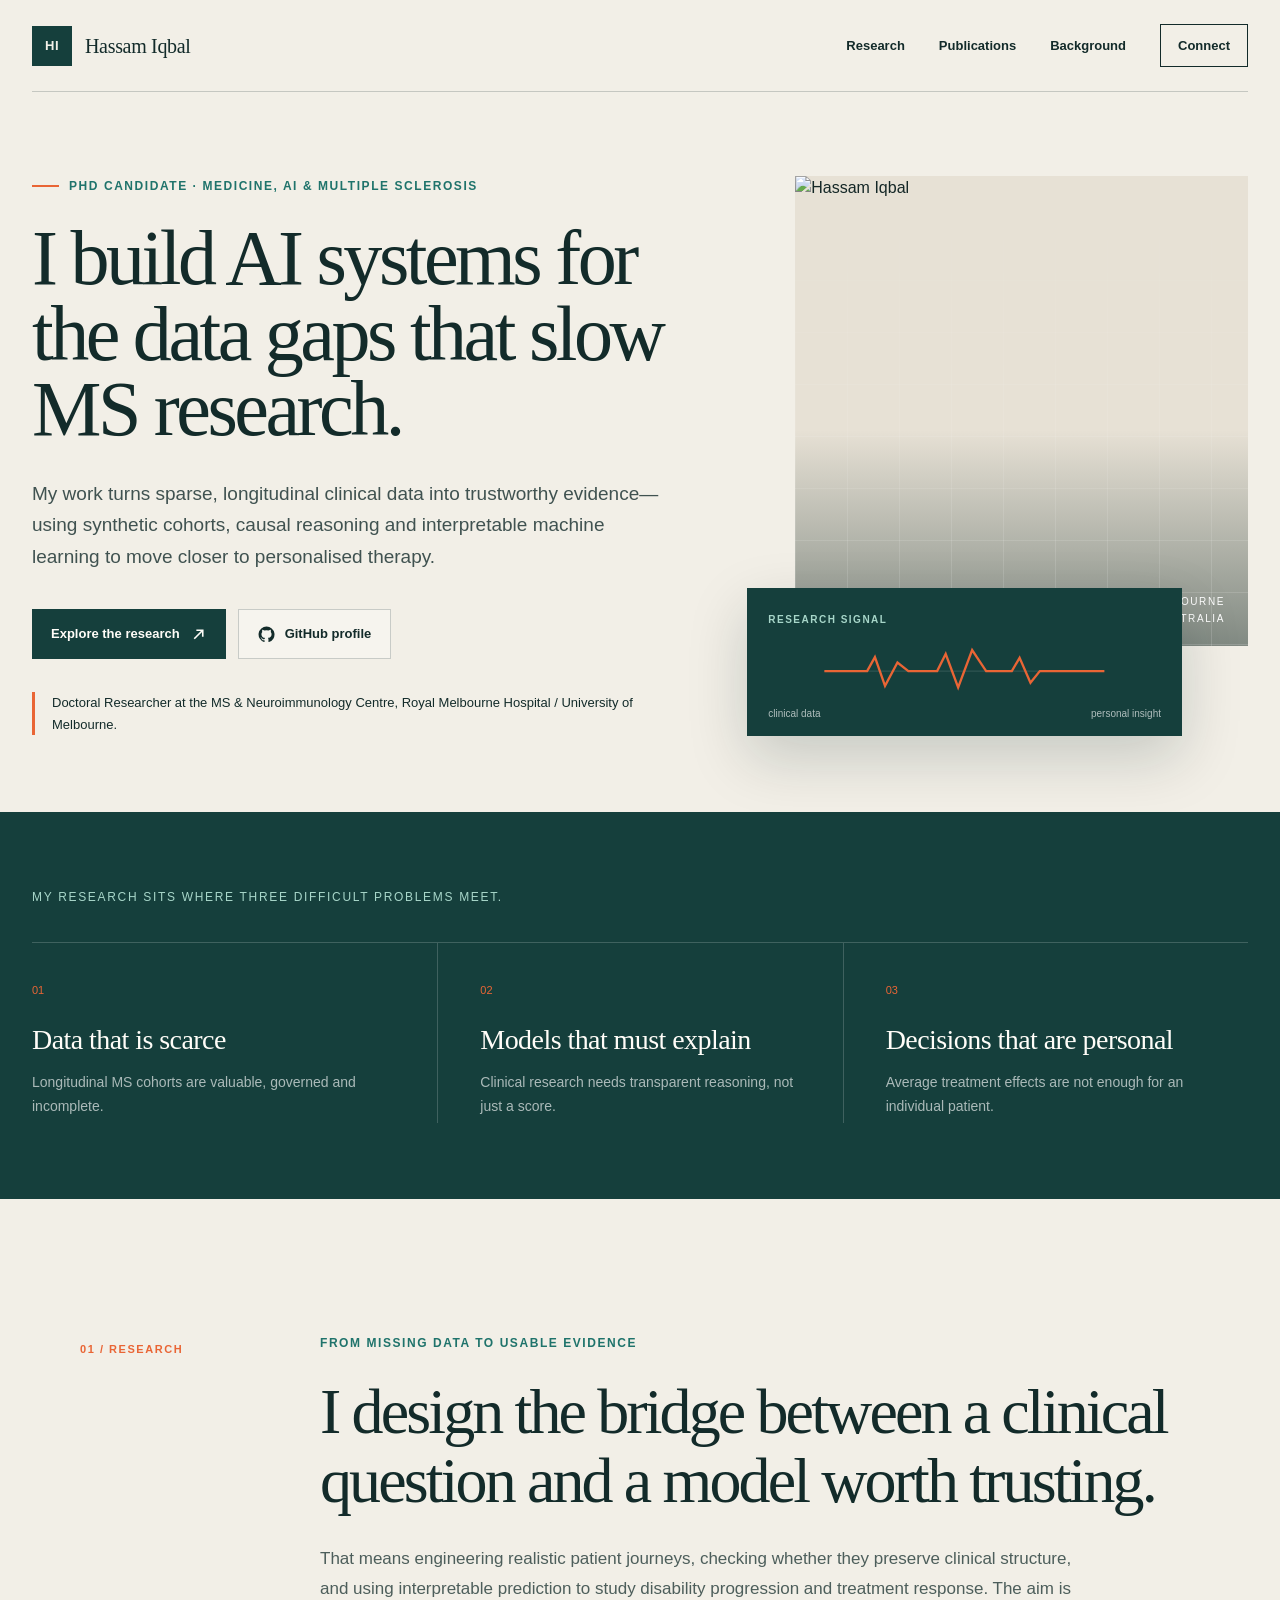
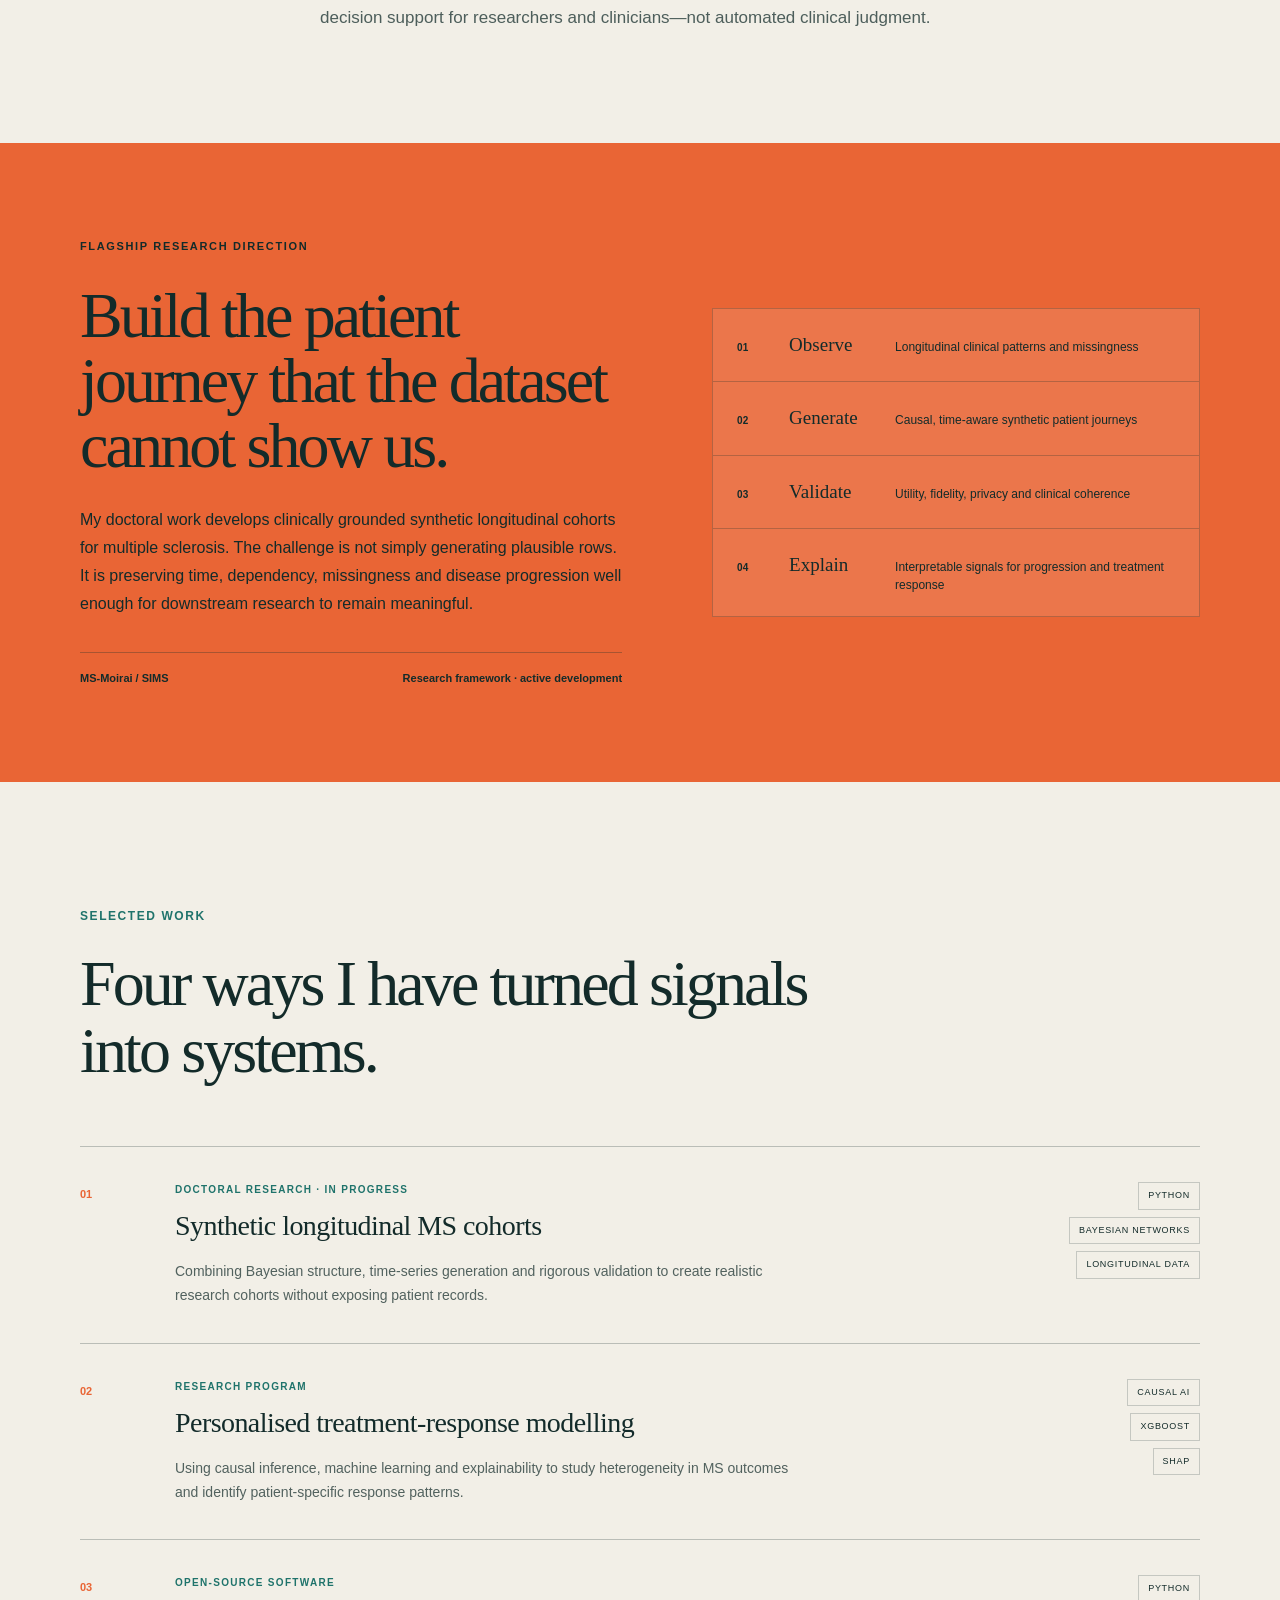
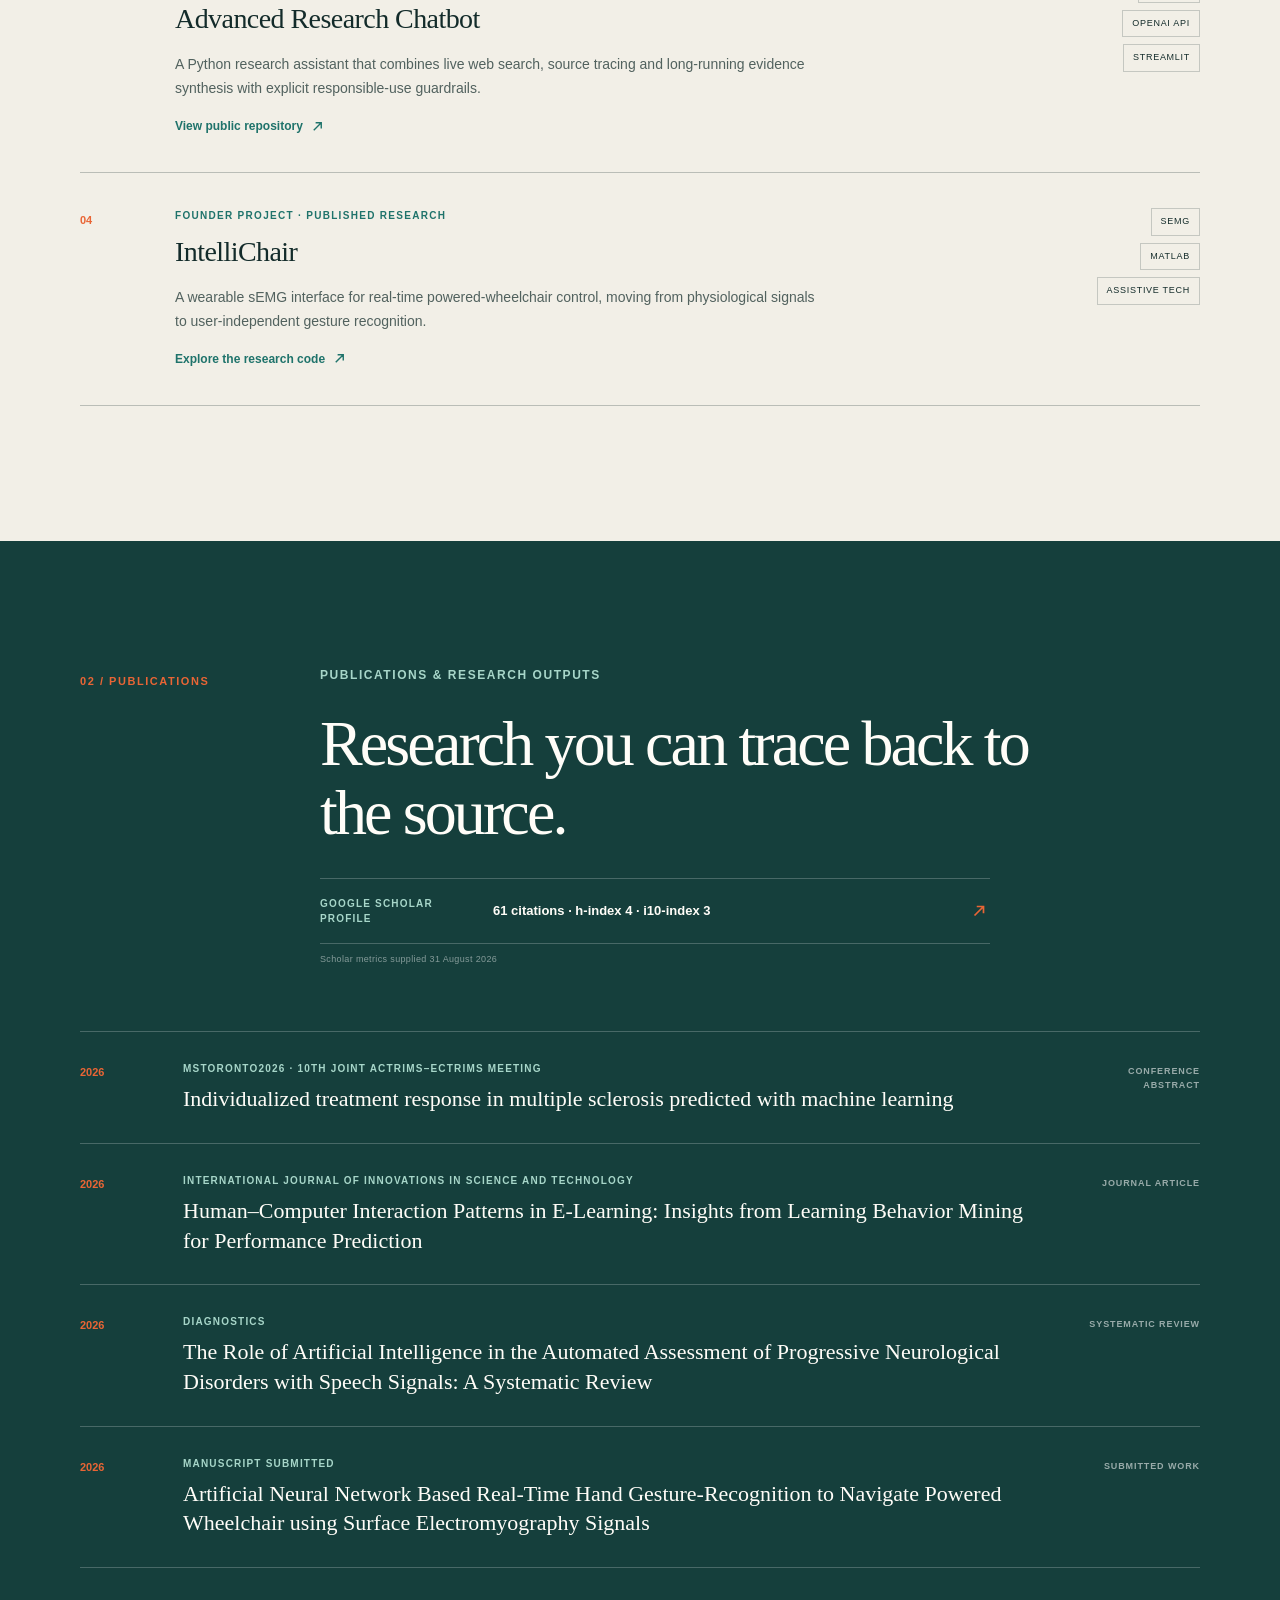
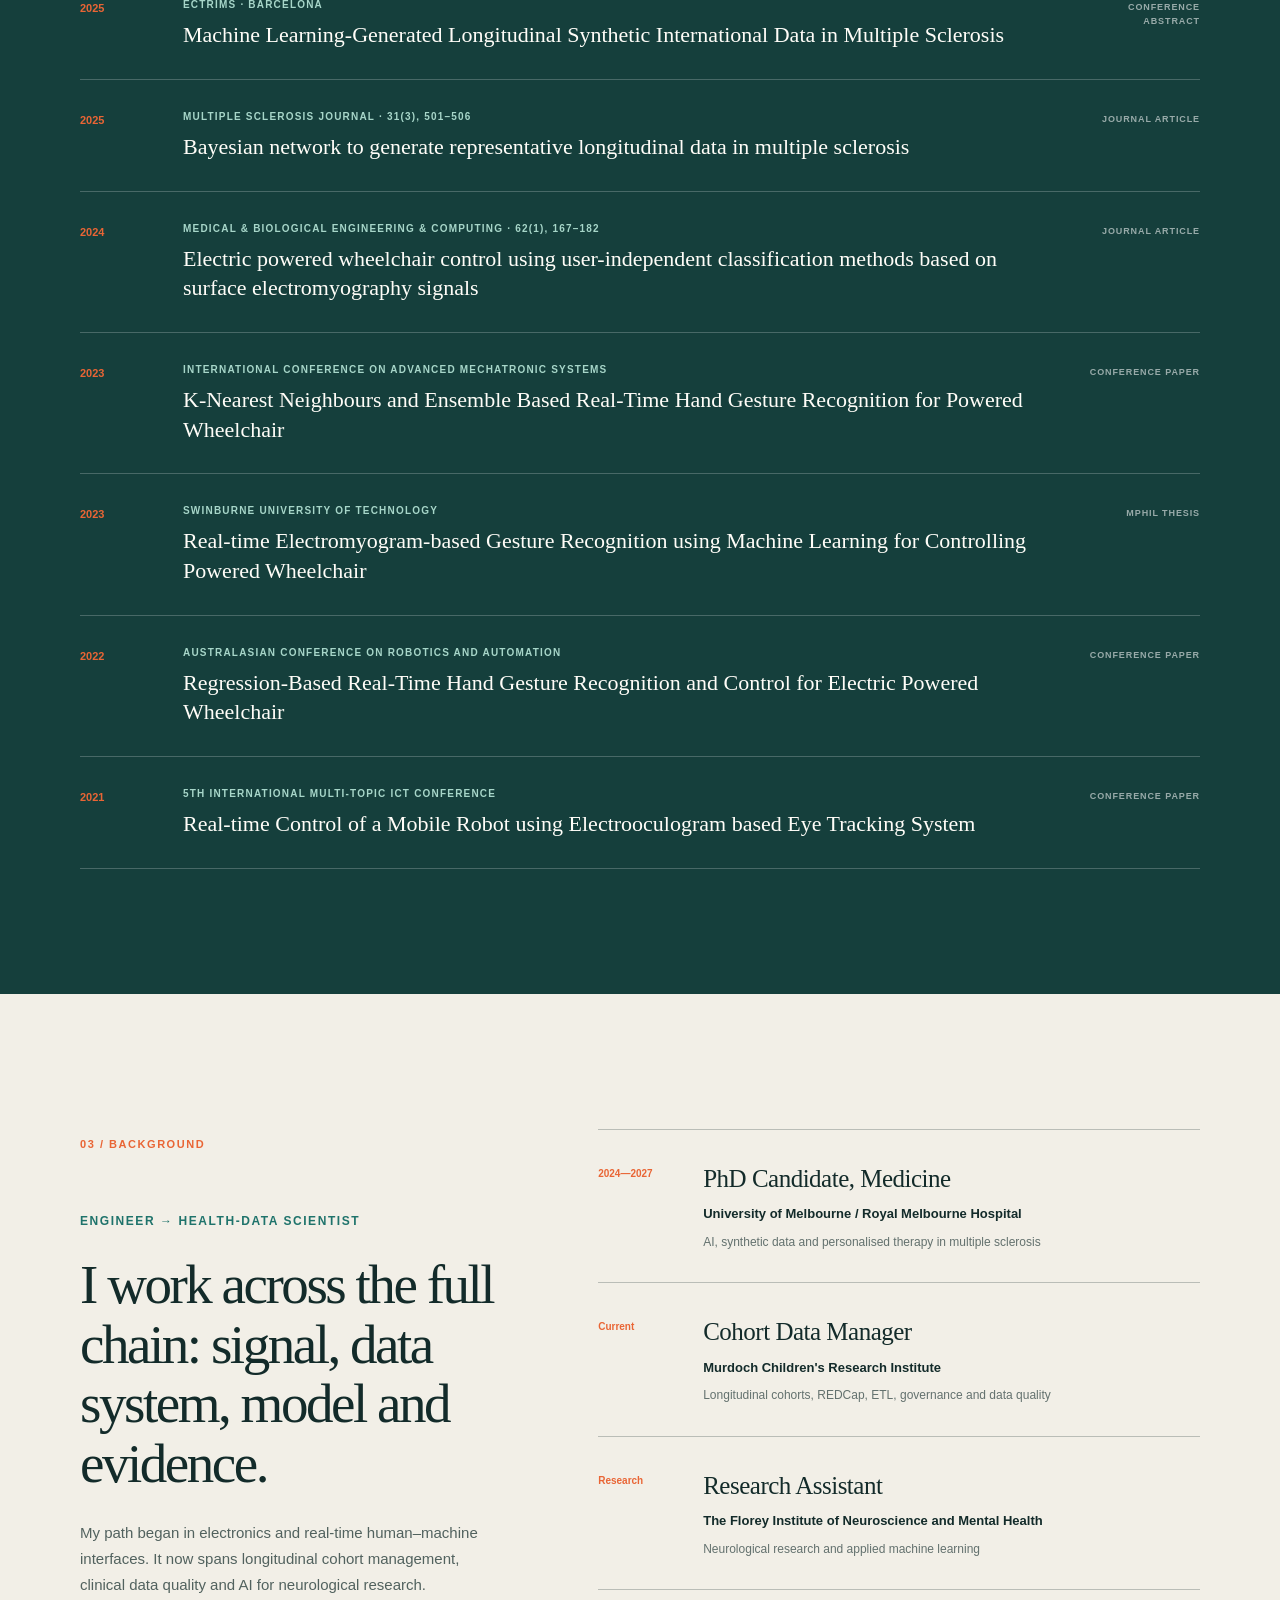
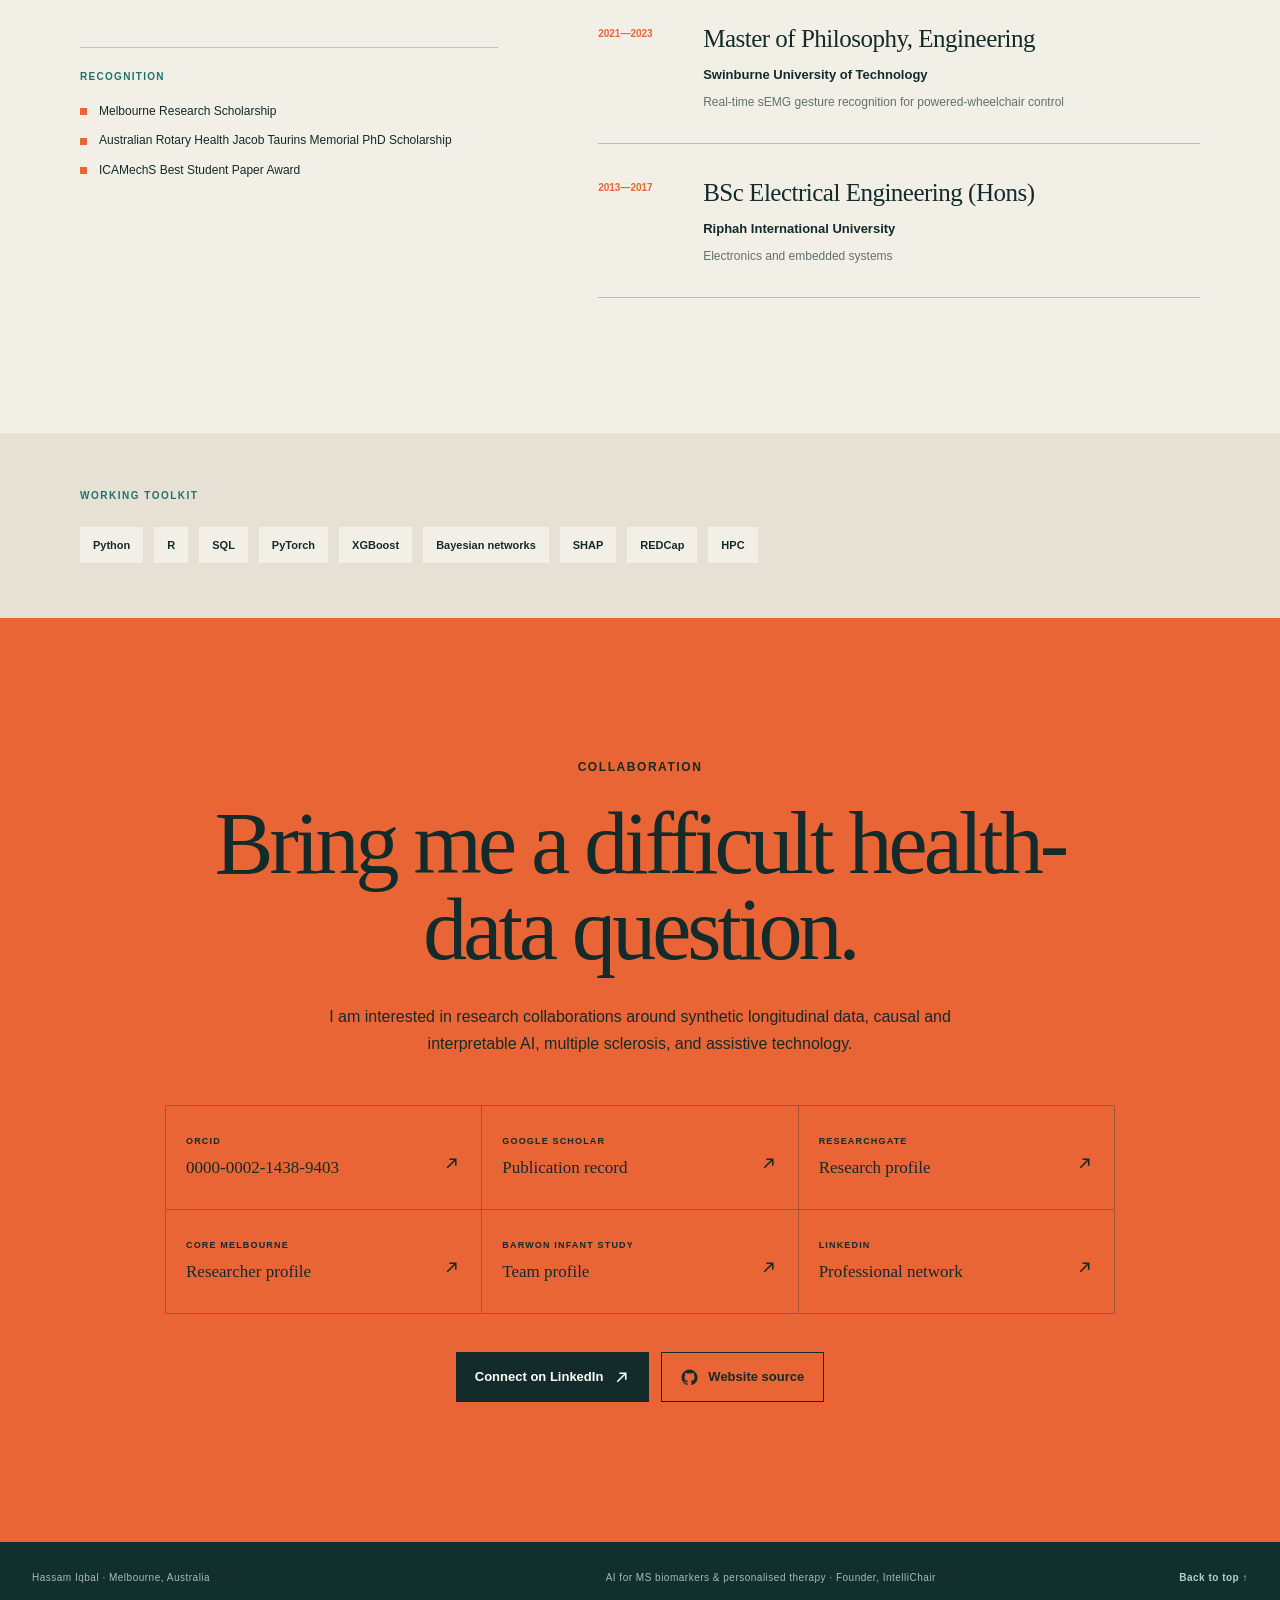
==== index.html @ 0974db99 "Improve portfolio metadata and structured profile data" ====
<!doctype html>
<html lang="en">
  <head>
    <meta charset="utf-8" />
    <meta name="viewport" content="width=device-width, initial-scale=1" />
    <meta name="description" content="Hassam Iqbal is a doctoral researcher developing synthetic longitudinal data, causal inference and interpretable machine-learning methods for personalised therapy in multiple sclerosis." />
    <meta name="author" content="Hassam Iqbal" />
    <meta name="keywords" content="Hassam Iqbal, multiple sclerosis, clinical AI, synthetic data, longitudinal data, causal inference, interpretable machine learning, personalised medicine, assistive technology" />
    <meta name="robots" content="index, follow, max-image-preview:large" />
    <meta name="theme-color" content="#153f3c" />
    <link rel="canonical" href="https://hassamiqbal.github.io/" />
    <meta property="og:title" content="Hassam Iqbal — AI for Multiple Sclerosis" />
    <meta property="og:description" content="Synthetic longitudinal cohorts, causal reasoning and interpretable prediction for personalised therapy research in multiple sclerosis." />
    <meta property="og:type" content="profile" />
    <meta property="og:url" content="https://hassamiqbal.github.io/" />
    <meta property="og:site_name" content="Hassam Iqbal — Academic Portfolio" />
    <meta property="og:locale" content="en_AU" />
    <meta property="og:image" content="https://avatars.githubusercontent.com/u/97586118?v=4" />
    <meta property="og:image:alt" content="Portrait of Hassam Iqbal" />
    <meta name="twitter:card" content="summary" />
    <meta name="twitter:title" content="Hassam Iqbal — AI for Multiple Sclerosis" />
    <meta name="twitter:description" content="Synthetic longitudinal data, causal inference and interpretable AI for multiple sclerosis research." />
    <meta name="twitter:image" content="https://avatars.githubusercontent.com/u/97586118?v=4" />
    <title>Hassam Iqbal — AI for Multiple Sclerosis</title>
    <link rel="icon" href="/favicon.svg" type="image/svg+xml" />
    <link rel="stylesheet" href="/assets/index-DGDOfC1o.css" />
    <script type="application/ld+json">
      {
        "@context": "https://schema.org",
        "@type": "Person",
        "name": "Hassam Iqbal",
        "url": "https://hassamiqbal.github.io/",
        "image": "https://avatars.githubusercontent.com/u/97586118?v=4",
        "jobTitle": "Doctoral Researcher",
        "description": "AI-driven clinical researcher specialising in longitudinal disease modelling, privacy-preserving synthetic health data and translational machine learning.",
        "homeLocation": {
          "@type": "Place",
          "name": "Melbourne, Australia"
        },
        "affiliation": [
          {
            "@type": "Organization",
            "name": "University of Melbourne"
          },
          {
            "@type": "Organization",
            "name": "Royal Melbourne Hospital"
          }
        ],
        "alumniOf": [
          {
            "@type": "CollegeOrUniversity",
            "name": "Swinburne University of Technology"
          },
          {
            "@type": "CollegeOrUniversity",
            "name": "Riphah International University"
          }
        ],
        "sameAs": [
          "https://github.com/hassamiqbal",
          "https://orcid.org/0000-0002-1438-9403",
          "https://scholar.google.com/citations?user=InTnUEIAAAAJ&hl=en",
          "https://www.linkedin.com/in/hassam-iqbal-340680117/",
          "https://www.researchgate.net/profile/Hassam-Iqbal?ev=hdr_xprf",
          "https://core.melbourne/mr-hassam-iqbal/",
          "https://barwoninfantstudy.org.au/team/hassam-iqbal/"
        ],
        "knowsAbout": [
          "Clinical artificial intelligence",
          "Multiple sclerosis",
          "Synthetic longitudinal health data",
          "Causal inference",
          "Interpretable machine learning",
          "Personalised treatment response",
          "Assistive technology"
        ]
      }
    </script>
  </head>
  <body><link rel="preload" as="image" href="https://avatars.githubusercontent.com/u/97586118?v=4"/><main id="top"><header class="site-header"><a class="brand" href="#top" aria-label="Hassam Iqbal, home"><span>HI</span><span class="brand-name">Hassam Iqbal</span></a><nav aria-label="Main navigation"><a href="#research">Research</a><a href="#publications">Publications</a><a href="#background">Background</a><a class="nav-contact" href="#contact">Connect</a></nav></header><section class="hero" aria-labelledby="hero-title"><div class="hero-copy"><p class="eyebrow"><span></span>PhD candidate · Medicine, AI &amp; Multiple Sclerosis</p><h1 id="hero-title">I build AI systems for the data gaps that slow MS research.</h1><p class="hero-lede">My work turns sparse, longitudinal clinical data into trustworthy evidence—using synthetic cohorts, causal reasoning and interpretable machine learning to move closer to personalised therapy.</p><div class="hero-actions"><a class="button button-primary" href="#research">Explore the research <svg viewBox="0 0 16 16" aria-hidden="true"><path d="M4 12 12 4M6 4h6v6" fill="none" stroke="currentColor" stroke-width="1.5"></path></svg></a><a class="button button-secondary" href="https://github.com/hassamiqbal" target="_blank" rel="noreferrer"><svg viewBox="0 0 24 24" aria-hidden="true"><path fill="currentColor" d="M12 .8A11.2 11.2 0 0 0 8.46 22.63c.56.1.77-.24.77-.54v-2.1c-3.13.68-3.79-1.33-3.79-1.33-.51-1.3-1.25-1.65-1.25-1.65-1.02-.7.08-.69.08-.69 1.13.08 1.72 1.16 1.72 1.16 1 1.72 2.63 1.22 3.27.93.1-.73.39-1.22.71-1.5-2.5-.28-5.13-1.25-5.13-5.56 0-1.23.44-2.23 1.16-3.02-.12-.28-.5-1.43.11-2.98 0 0 .95-.3 3.08 1.15a10.7 10.7 0 0 1 5.62 0c2.14-1.45 3.08-1.15 3.08-1.15.61 1.55.23 2.7.11 2.98.72.79 1.16 1.79 1.16 3.02 0 4.32-2.64 5.27-5.15 5.55.4.35.76 1.04.76 2.1v3.12c0 .3.2.65.77.54A11.2 11.2 0 0 0 12 .8Z"></path></svg> GitHub profile</a></div><p class="affiliation">Doctoral Researcher at the MS &amp; Neuroimmunology Centre, Royal Melbourne Hospital / University of Melbourne.</p></div><div class="hero-visual" aria-label="Portrait and research profile of Hassam Iqbal"><div class="portrait-frame"><img src="https://avatars.githubusercontent.com/u/97586118?v=4" alt="Hassam Iqbal"/><div class="portrait-grid" aria-hidden="true"></div><p class="portrait-label">Melbourne<br/>Australia</p></div><div class="signal-card"><span>Research signal</span><svg viewBox="0 0 360 90" role="img" aria-label="A signal moving from clinical data to personalised insight"><path class="signal-base" d="M0 49H360"></path><path class="signal-line" d="M0 49h55l10-18 13 37 16-30 14 11h37l11-22 16 43 18-48 18 27h33l10-17 14 32 12-15h83"></path></svg><div class="signal-legend"><span>clinical data</span><span>personal insight</span></div></div></div></section><section class="positioning" aria-label="Research positioning"><p>My research sits where three difficult problems meet.</p><div class="positioning-grid"><article><span>01</span><h2>Data that is scarce</h2><p>Longitudinal MS cohorts are valuable, governed and incomplete.</p></article><article><span>02</span><h2>Models that must explain</h2><p>Clinical research needs transparent reasoning, not just a score.</p></article><article><span>03</span><h2>Decisions that are personal</h2><p>Average treatment effects are not enough for an individual patient.</p></article></div></section><section class="research-intro" id="research"><div class="section-index">01 / Research</div><div><p class="kicker">From missing data to usable evidence</p><h2>I design the bridge between a clinical question and a model worth trusting.</h2><p>That means engineering realistic patient journeys, checking whether they preserve clinical structure, and using interpretable prediction to study disability progression and treatment response. The aim is decision support for researchers and clinicians—not automated clinical judgment.</p></div></section><section class="flagship" aria-labelledby="flagship-title"><div class="flagship-copy"><p class="flagship-label">Flagship research direction</p><h2 id="flagship-title">Build the patient journey that the dataset cannot show us.</h2><p>My doctoral work develops clinically grounded synthetic longitudinal cohorts for multiple sclerosis. The challenge is not simply generating plausible rows. It is preserving time, dependency, missingness and disease progression well enough for downstream research to remain meaningful.</p><div class="flagship-note"><span>MS-Moirai / SIMS</span><span>Research framework · active development</span></div></div><div class="journey" aria-label="Research workflow from governed data to interpretable insight"><div class="journey-row"><span>01</span><strong>Observe</strong><p>Longitudinal clinical patterns and missingness</p></div><div class="journey-row"><span>02</span><strong>Generate</strong><p>Causal, time-aware synthetic patient journeys</p></div><div class="journey-row"><span>03</span><strong>Validate</strong><p>Utility, fidelity, privacy and clinical coherence</p></div><div class="journey-row"><span>04</span><strong>Explain</strong><p>Interpretable signals for progression and treatment response</p></div></div></section><section class="project-section"><div class="project-heading"><p class="kicker">Selected work</p><h2>Four ways I have turned signals into systems.</h2></div><div class="project-list"><article class="project-row"><div class="project-number">01</div><div><p class="project-status">Doctoral research · in progress</p><h3>Synthetic longitudinal MS cohorts</h3><p>Combining Bayesian structure, time-series generation and rigorous validation to create realistic research cohorts without exposing patient records.</p></div><div class="project-tags"><span>Python</span><span>Bayesian networks</span><span>Longitudinal data</span></div></article><article class="project-row"><div class="project-number">02</div><div><p class="project-status">Research program</p><h3>Personalised treatment-response modelling</h3><p>Using causal inference, machine learning and explainability to study heterogeneity in MS outcomes and identify patient-specific response patterns.</p></div><div class="project-tags"><span>Causal AI</span><span>XGBoost</span><span>SHAP</span></div></article><article class="project-row"><div class="project-number">03</div><div><p class="project-status">Open-source software</p><h3>Advanced Research Chatbot</h3><p>A Python research assistant that combines live web search, source tracing and long-running evidence synthesis with explicit responsible-use guardrails.</p><a href="https://github.com/hassamiqbal/advanced-research-chatbot" target="_blank" rel="noreferrer">View public repository <svg viewBox="0 0 16 16" aria-hidden="true"><path d="M4 12 12 4M6 4h6v6" fill="none" stroke="currentColor" stroke-width="1.5"></path></svg></a></div><div class="project-tags"><span>Python</span><span>OpenAI API</span><span>Streamlit</span></div></article><article class="project-row"><div class="project-number">04</div><div><p class="project-status">Founder project · published research</p><h3>IntelliChair</h3><p>A wearable sEMG interface for real-time powered-wheelchair control, moving from physiological signals to user-independent gesture recognition.</p><a href="https://github.com/hassamiqbal/MC-SVM-based-Hand-Gesture-Recognition-for-Powered-Wheelchair" target="_blank" rel="noreferrer">Explore the research code <svg viewBox="0 0 16 16" aria-hidden="true"><path d="M4 12 12 4M6 4h6v6" fill="none" stroke="currentColor" stroke-width="1.5"></path></svg></a></div><div class="project-tags"><span>sEMG</span><span>MATLAB</span><span>Assistive tech</span></div></article></div></section><section class="publications" id="publications"><div class="publication-head"><div class="section-index">02 / Publications</div><div><p class="kicker">Publications &amp; research outputs</p><h2>Research you can trace back to the source.</h2><a class="scholar-link" href="https://scholar.google.com/citations?user=InTnUEIAAAAJ&amp;hl=en" target="_blank" rel="noreferrer"><span>Google Scholar profile</span><strong>61 citations · h-index 4 · i10-index 3</strong><svg viewBox="0 0 16 16" aria-hidden="true"><path d="M4 12 12 4M6 4h6v6" fill="none" stroke="currentColor" stroke-width="1.5"></path></svg></a><small class="scholar-date">Scholar metrics supplied 31 August 2026</small></div></div><div class="publication-list"><a class="publication-row" href="https://scholar.google.com/citations?view_op=view_citation&amp;hl=en&amp;user=InTnUEIAAAAJ&amp;citation_for_view=InTnUEIAAAAJ:LPZeul_q3PIC" target="_blank" rel="noreferrer"><span>2026</span><div><p>MSToronto2026 · 10th Joint ACTRIMS–ECTRIMS Meeting</p><h3>Individualized treatment response in multiple sclerosis predicted with machine learning</h3></div><span class="publication-type">Conference abstract</span></a><a class="publication-row" href="https://scholar.google.com/citations?view_op=view_citation&amp;hl=en&amp;user=InTnUEIAAAAJ&amp;citation_for_view=InTnUEIAAAAJ:5Ul4iDaHHb8C" target="_blank" rel="noreferrer"><span>2026</span><div><p>International Journal of Innovations in Science and Technology</p><h3>Human–Computer Interaction Patterns in E-Learning: Insights from Learning Behavior Mining for Performance Prediction</h3></div><span class="publication-type">Journal article</span></a><a class="publication-row" href="https://scholar.google.com/citations?view_op=view_citation&amp;hl=en&amp;user=InTnUEIAAAAJ&amp;citation_for_view=InTnUEIAAAAJ:tOudhMTPpwUC" target="_blank" rel="noreferrer"><span>2026</span><div><p>Diagnostics</p><h3>The Role of Artificial Intelligence in the Automated Assessment of Progressive Neurological Disorders with Speech Signals: A Systematic Review</h3></div><span class="publication-type">Systematic review</span></a><a class="publication-row" href="https://scholar.google.com/citations?view_op=view_citation&amp;hl=en&amp;user=InTnUEIAAAAJ&amp;citation_for_view=InTnUEIAAAAJ:Y0pCki6q_DkC" target="_blank" rel="noreferrer"><span>2026</span><div><p>Manuscript submitted</p><h3>Artificial Neural Network Based Real-Time Hand Gesture-Recognition to Navigate Powered Wheelchair using Surface Electromyography Signals</h3></div><span class="publication-type">Submitted work</span></a><a class="publication-row" href="https://scholar.google.com/citations?view_op=view_citation&amp;hl=en&amp;user=InTnUEIAAAAJ&amp;citation_for_view=InTnUEIAAAAJ:geHnlv5EZngC" target="_blank" rel="noreferrer"><span>2025</span><div><p>ECTRIMS · Barcelona</p><h3>Machine Learning-Generated Longitudinal Synthetic International Data in Multiple Sclerosis</h3></div><span class="publication-type">Conference abstract</span></a><a class="publication-row" href="https://scholar.google.com/citations?view_op=view_citation&amp;hl=en&amp;user=InTnUEIAAAAJ&amp;citation_for_view=InTnUEIAAAAJ:KxtntwgDAa4C" target="_blank" rel="noreferrer"><span>2025</span><div><p>Multiple Sclerosis Journal · 31(3), 501–506</p><h3>Bayesian network to generate representative longitudinal data in multiple sclerosis</h3></div><span class="publication-type">Journal article</span></a><a class="publication-row" href="https://doi.org/10.1007/s11517-023-02921-z" target="_blank" rel="noreferrer"><span>2024</span><div><p>Medical &amp; Biological Engineering &amp; Computing · 62(1), 167–182</p><h3>Electric powered wheelchair control using user-independent classification methods based on surface electromyography signals</h3></div><span class="publication-type">Journal article</span></a><a class="publication-row" href="https://doi.org/10.1109/ICAMechS59878.2023.10272954" target="_blank" rel="noreferrer"><span>2023</span><div><p>International Conference on Advanced Mechatronic Systems</p><h3>K-Nearest Neighbours and Ensemble Based Real-Time Hand Gesture Recognition for Powered Wheelchair</h3></div><span class="publication-type">Conference paper</span></a><a class="publication-row" href="https://scholar.google.com/citations?view_op=view_citation&amp;hl=en&amp;user=InTnUEIAAAAJ&amp;citation_for_view=InTnUEIAAAAJ:fPk4N6BV_jEC" target="_blank" rel="noreferrer"><span>2023</span><div><p>Swinburne University of Technology</p><h3>Real-time Electromyogram-based Gesture Recognition using Machine Learning for Controlling Powered Wheelchair</h3></div><span class="publication-type">MPhil thesis</span></a><a class="publication-row" href="https://hdl.handle.net/10453/170324" target="_blank" rel="noreferrer"><span>2022</span><div><p>Australasian Conference on Robotics and Automation</p><h3>Regression-Based Real-Time Hand Gesture Recognition and Control for Electric Powered Wheelchair</h3></div><span class="publication-type">Conference paper</span></a><a class="publication-row" href="https://scholar.google.com/citations?view_op=view_citation&amp;hl=en&amp;user=InTnUEIAAAAJ&amp;citation_for_view=InTnUEIAAAAJ:u-x6o8ySG0sC" target="_blank" rel="noreferrer"><span>2021</span><div><p>5th International Multi-topic ICT Conference</p><h3>Real-time Control of a Mobile Robot using Electrooculogram based Eye Tracking System</h3></div><span class="publication-type">Conference paper</span></a></div></section><section class="background" id="background"><div class="background-copy"><div class="section-index">03 / Background</div><p class="kicker">Engineer → health-data scientist</p><h2>I work across the full chain: signal, data system, model and evidence.</h2><p>My path began in electronics and real-time human–machine interfaces. It now spans longitudinal cohort management, clinical data quality and AI for neurological research.</p><div class="award-block"><p>Recognition</p><ul><li>Melbourne Research Scholarship</li><li>Australian Rotary Health Jacob Taurins Memorial PhD Scholarship</li><li>ICAMechS Best Student Paper Award</li></ul></div></div><div class="timeline"><article><span>2024—2027</span><h3>PhD Candidate, Medicine</h3><p>University of Melbourne / Royal Melbourne Hospital</p><small>AI, synthetic data and personalised therapy in multiple sclerosis</small></article><article><span>Current</span><h3>Cohort Data Manager</h3><p>Murdoch Children&#x27;s Research Institute</p><small>Longitudinal cohorts, REDCap, ETL, governance and data quality</small></article><article><span>Research</span><h3>Research Assistant</h3><p>The Florey Institute of Neuroscience and Mental Health</p><small>Neurological research and applied machine learning</small></article><article><span>2021—2023</span><h3>Master of Philosophy, Engineering</h3><p>Swinburne University of Technology</p><small>Real-time sEMG gesture recognition for powered-wheelchair control</small></article><article><span>2013—2017</span><h3>BSc Electrical Engineering (Hons)</h3><p>Riphah International University</p><small>Electronics and embedded systems</small></article></div></section><section class="toolkit" aria-label="Technical toolkit"><p>Working toolkit</p><div><span>Python</span><span>R</span><span>SQL</span><span>PyTorch</span><span>XGBoost</span><span>Bayesian networks</span><span>SHAP</span><span>REDCap</span><span>HPC</span></div></section><section class="contact" id="contact"><p class="kicker">Collaboration</p><h2>Bring me a difficult health-data question.</h2><p>I am interested in research collaborations around synthetic longitudinal data, causal and interpretable AI, multiple sclerosis, and assistive technology.</p><div class="profile-links" aria-label="Hassam Iqbal&#x27;s professional profiles"><a href="https://orcid.org/0000-0002-1438-9403" target="_blank" rel="noreferrer"><span>ORCID</span><strong>0000-0002-1438-9403</strong><svg viewBox="0 0 16 16" aria-hidden="true"><path d="M4 12 12 4M6 4h6v6" fill="none" stroke="currentColor" stroke-width="1.5"></path></svg></a><a href="https://scholar.google.com/citations?user=InTnUEIAAAAJ&amp;hl=en" target="_blank" rel="noreferrer"><span>Google Scholar</span><strong>Publication record</strong><svg viewBox="0 0 16 16" aria-hidden="true"><path d="M4 12 12 4M6 4h6v6" fill="none" stroke="currentColor" stroke-width="1.5"></path></svg></a><a href="https://www.researchgate.net/profile/Hassam-Iqbal?ev=hdr_xprf" target="_blank" rel="noreferrer"><span>ResearchGate</span><strong>Research profile</strong><svg viewBox="0 0 16 16" aria-hidden="true"><path d="M4 12 12 4M6 4h6v6" fill="none" stroke="currentColor" stroke-width="1.5"></path></svg></a><a href="https://core.melbourne/mr-hassam-iqbal/" target="_blank" rel="noreferrer"><span>CORe Melbourne</span><strong>Researcher profile</strong><svg viewBox="0 0 16 16" aria-hidden="true"><path d="M4 12 12 4M6 4h6v6" fill="none" stroke="currentColor" stroke-width="1.5"></path></svg></a><a href="https://barwoninfantstudy.org.au/team/hassam-iqbal/" target="_blank" rel="noreferrer"><span>Barwon Infant Study</span><strong>Team profile</strong><svg viewBox="0 0 16 16" aria-hidden="true"><path d="M4 12 12 4M6 4h6v6" fill="none" stroke="currentColor" stroke-width="1.5"></path></svg></a><a href="https://www.linkedin.com/in/hassam-iqbal-340680117/" target="_blank" rel="noreferrer"><span>LinkedIn</span><strong>Professional network</strong><svg viewBox="0 0 16 16" aria-hidden="true"><path d="M4 12 12 4M6 4h6v6" fill="none" stroke="currentColor" stroke-width="1.5"></path></svg></a></div><div class="contact-actions"><a class="button contact-primary" href="https://www.linkedin.com/in/hassam-iqbal-340680117/" target="_blank" rel="noreferrer">Connect on LinkedIn <svg viewBox="0 0 16 16" aria-hidden="true"><path d="M4 12 12 4M6 4h6v6" fill="none" stroke="currentColor" stroke-width="1.5"></path></svg></a><a class="button contact-secondary" href="https://github.com/hassamiqbal/hassamiqbal.github.io" target="_blank" rel="noreferrer"><svg viewBox="0 0 24 24" aria-hidden="true"><path fill="currentColor" d="M12 .8A11.2 11.2 0 0 0 8.46 22.63c.56.1.77-.24.77-.54v-2.1c-3.13.68-3.79-1.33-3.79-1.33-.51-1.3-1.25-1.65-1.25-1.65-1.02-.7.08-.69.08-.69 1.13.08 1.72 1.16 1.72 1.16 1 1.72 2.63 1.22 3.27.93.1-.73.39-1.22.71-1.5-2.5-.28-5.13-1.25-5.13-5.56 0-1.23.44-2.23 1.16-3.02-.12-.28-.5-1.43.11-2.98 0 0 .95-.3 3.08 1.15a10.7 10.7 0 0 1 5.62 0c2.14-1.45 3.08-1.15 3.08-1.15.61 1.55.23 2.7.11 2.98.72.79 1.16 1.79 1.16 3.02 0 4.32-2.64 5.27-5.15 5.55.4.35.76 1.04.76 2.1v3.12c0 .3.2.65.77.54A11.2 11.2 0 0 0 12 .8Z"></path></svg> Website source</a></div></section><footer><p>Hassam Iqbal · Melbourne, Australia</p><p>AI for MS biomarkers &amp; personalised therapy · Founder, IntelliChair</p><a href="#top">Back to top ↑</a></footer></main></body>
</html>
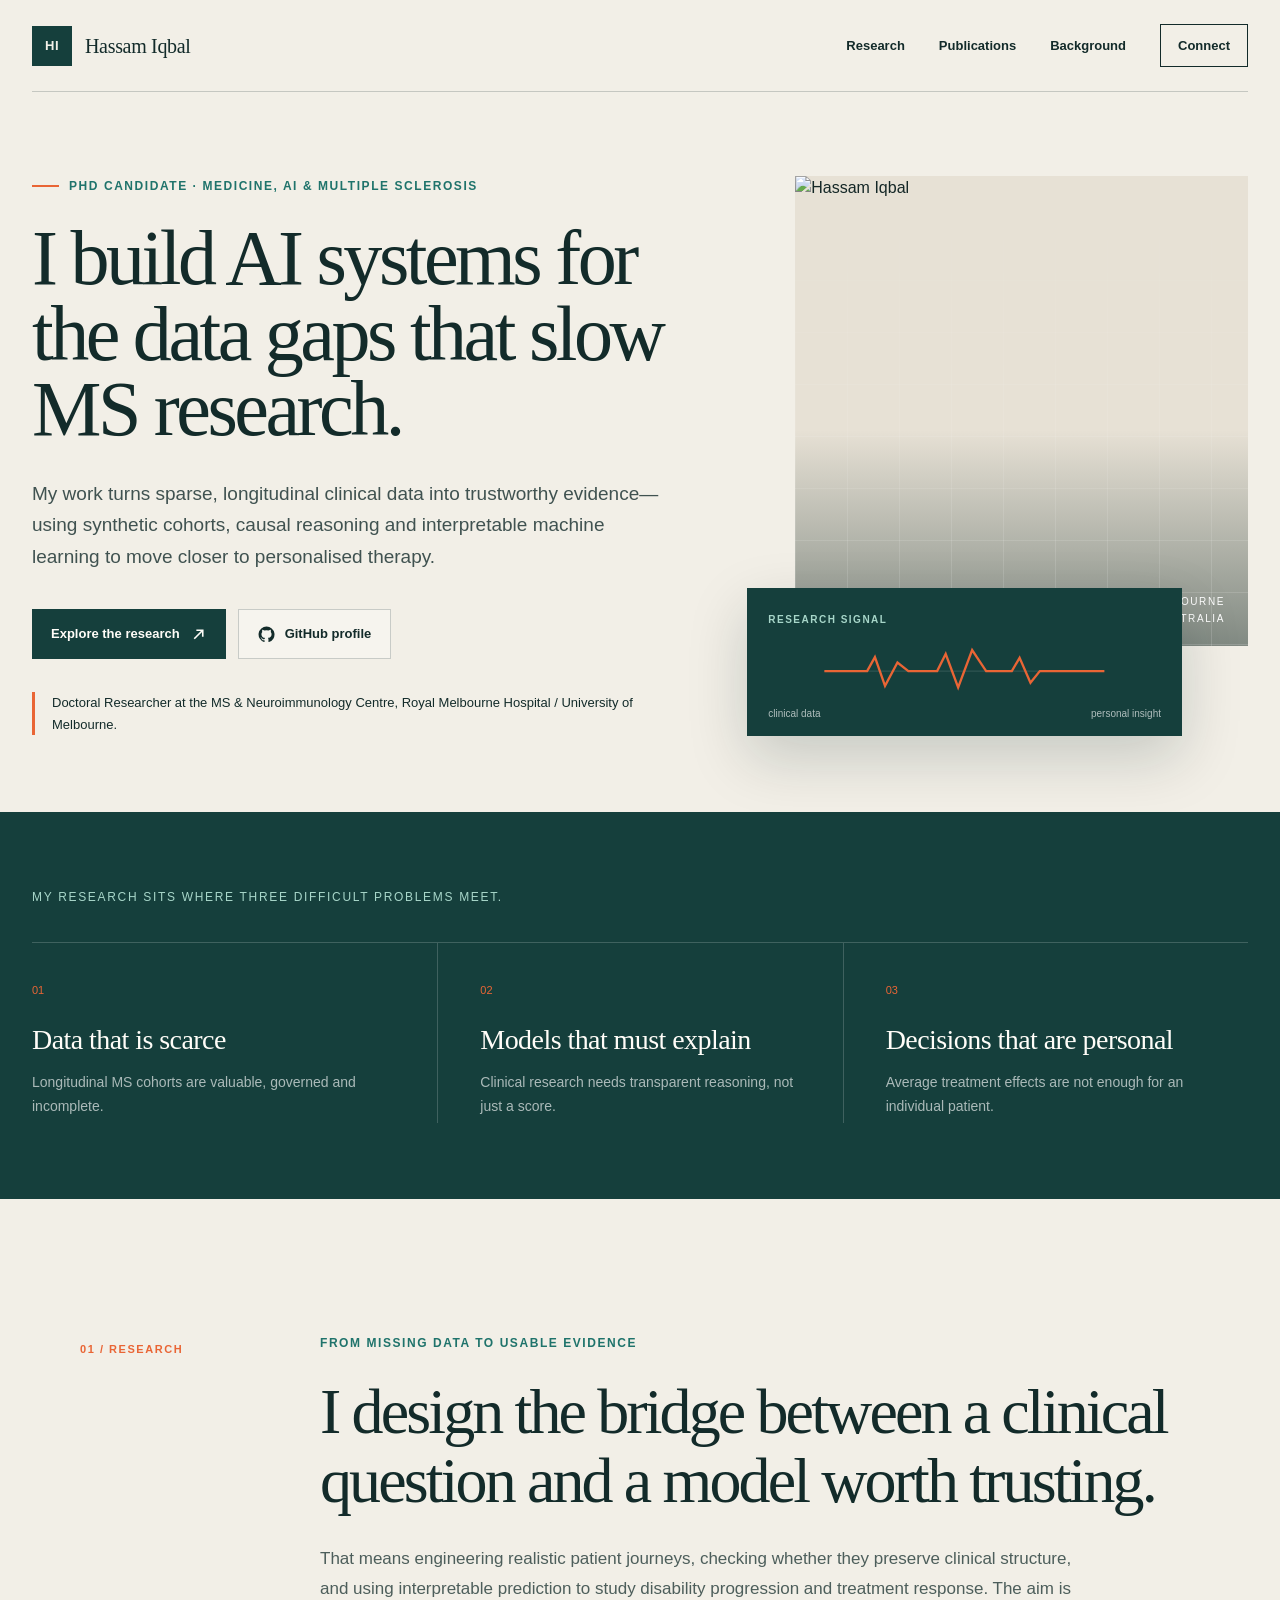
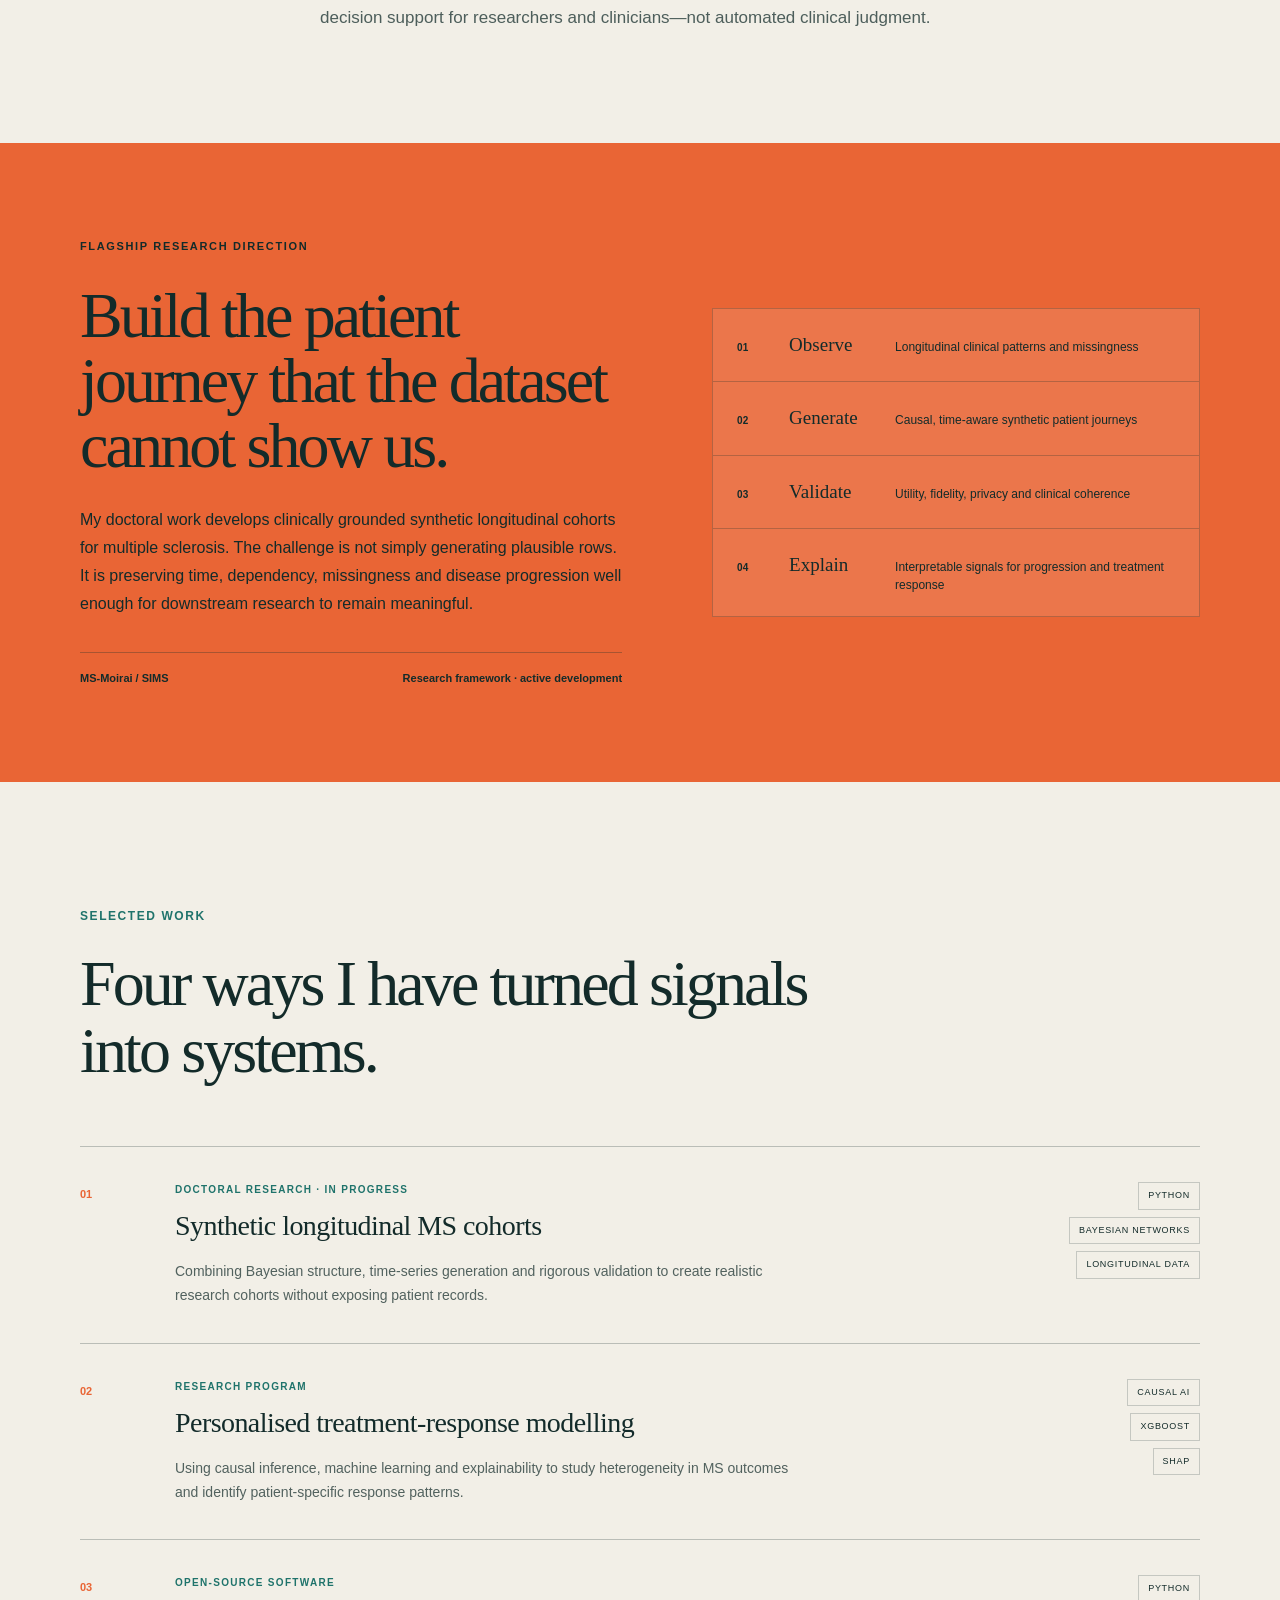
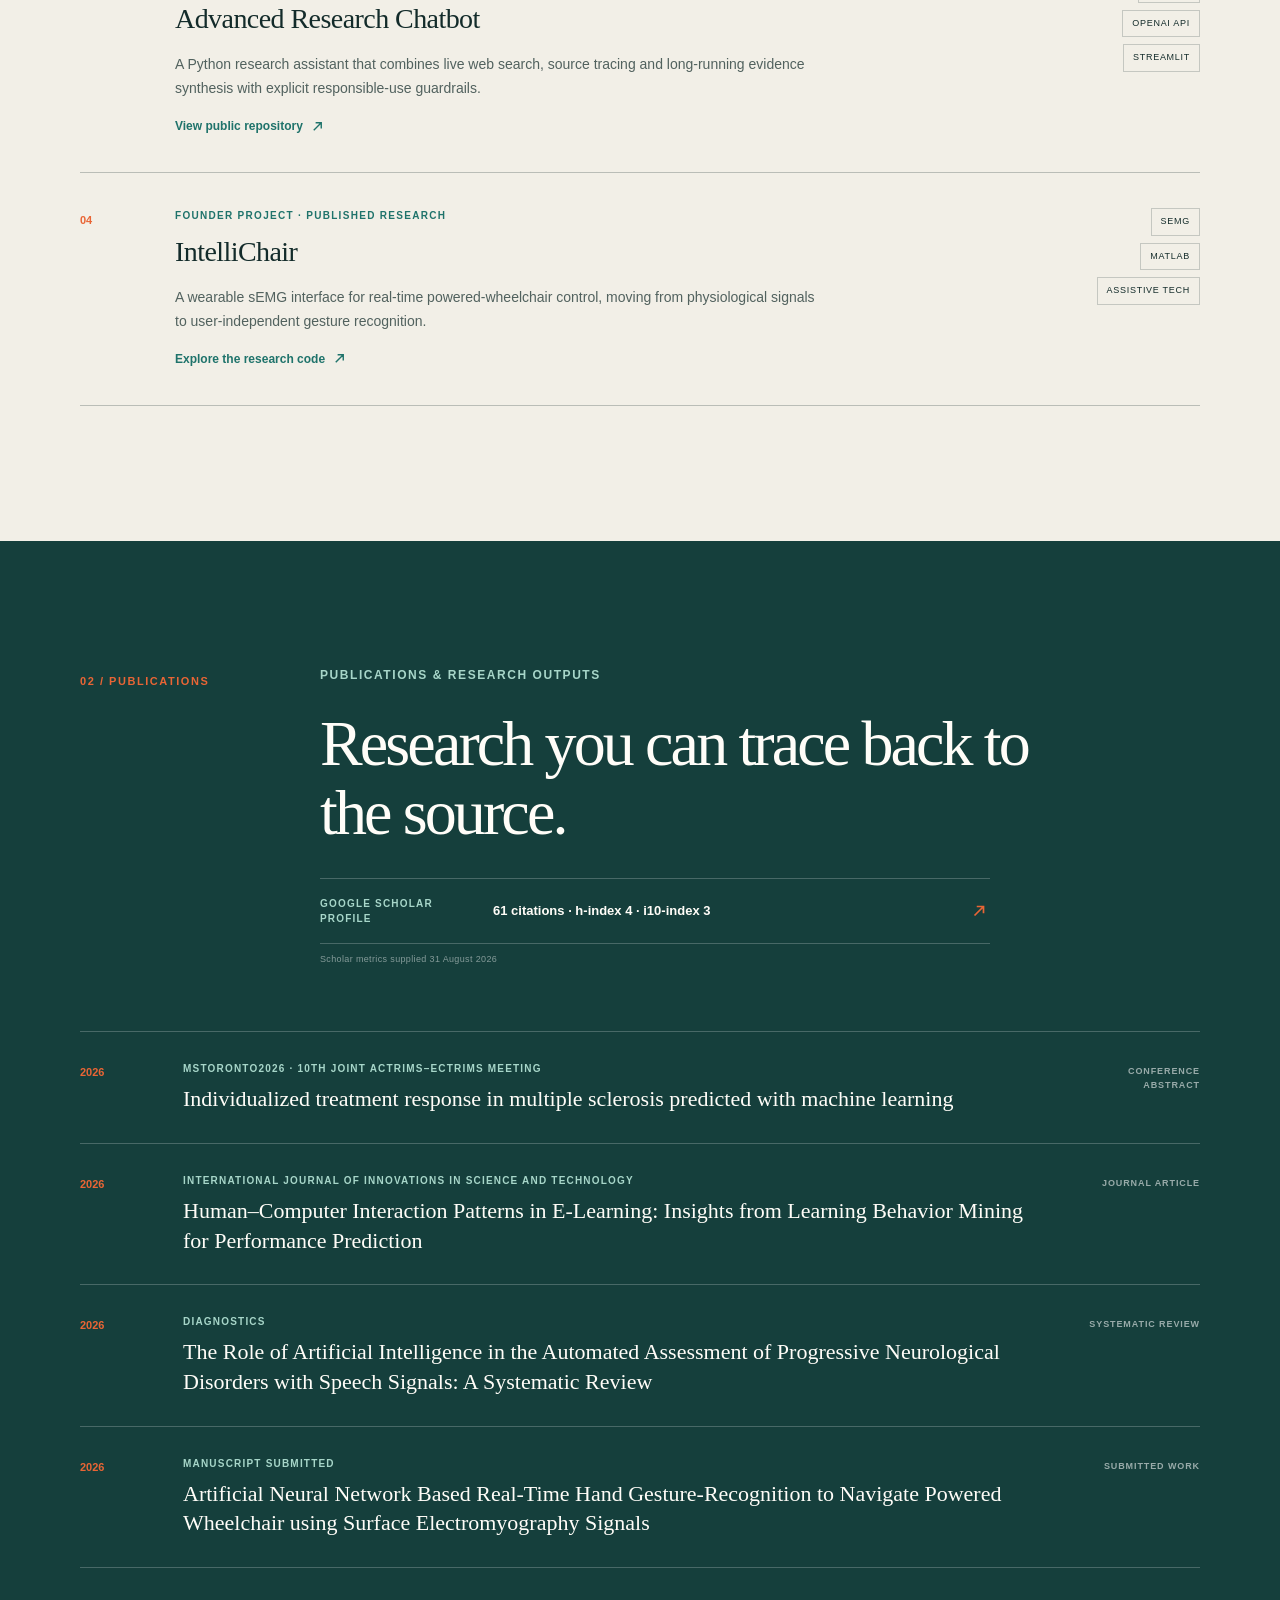
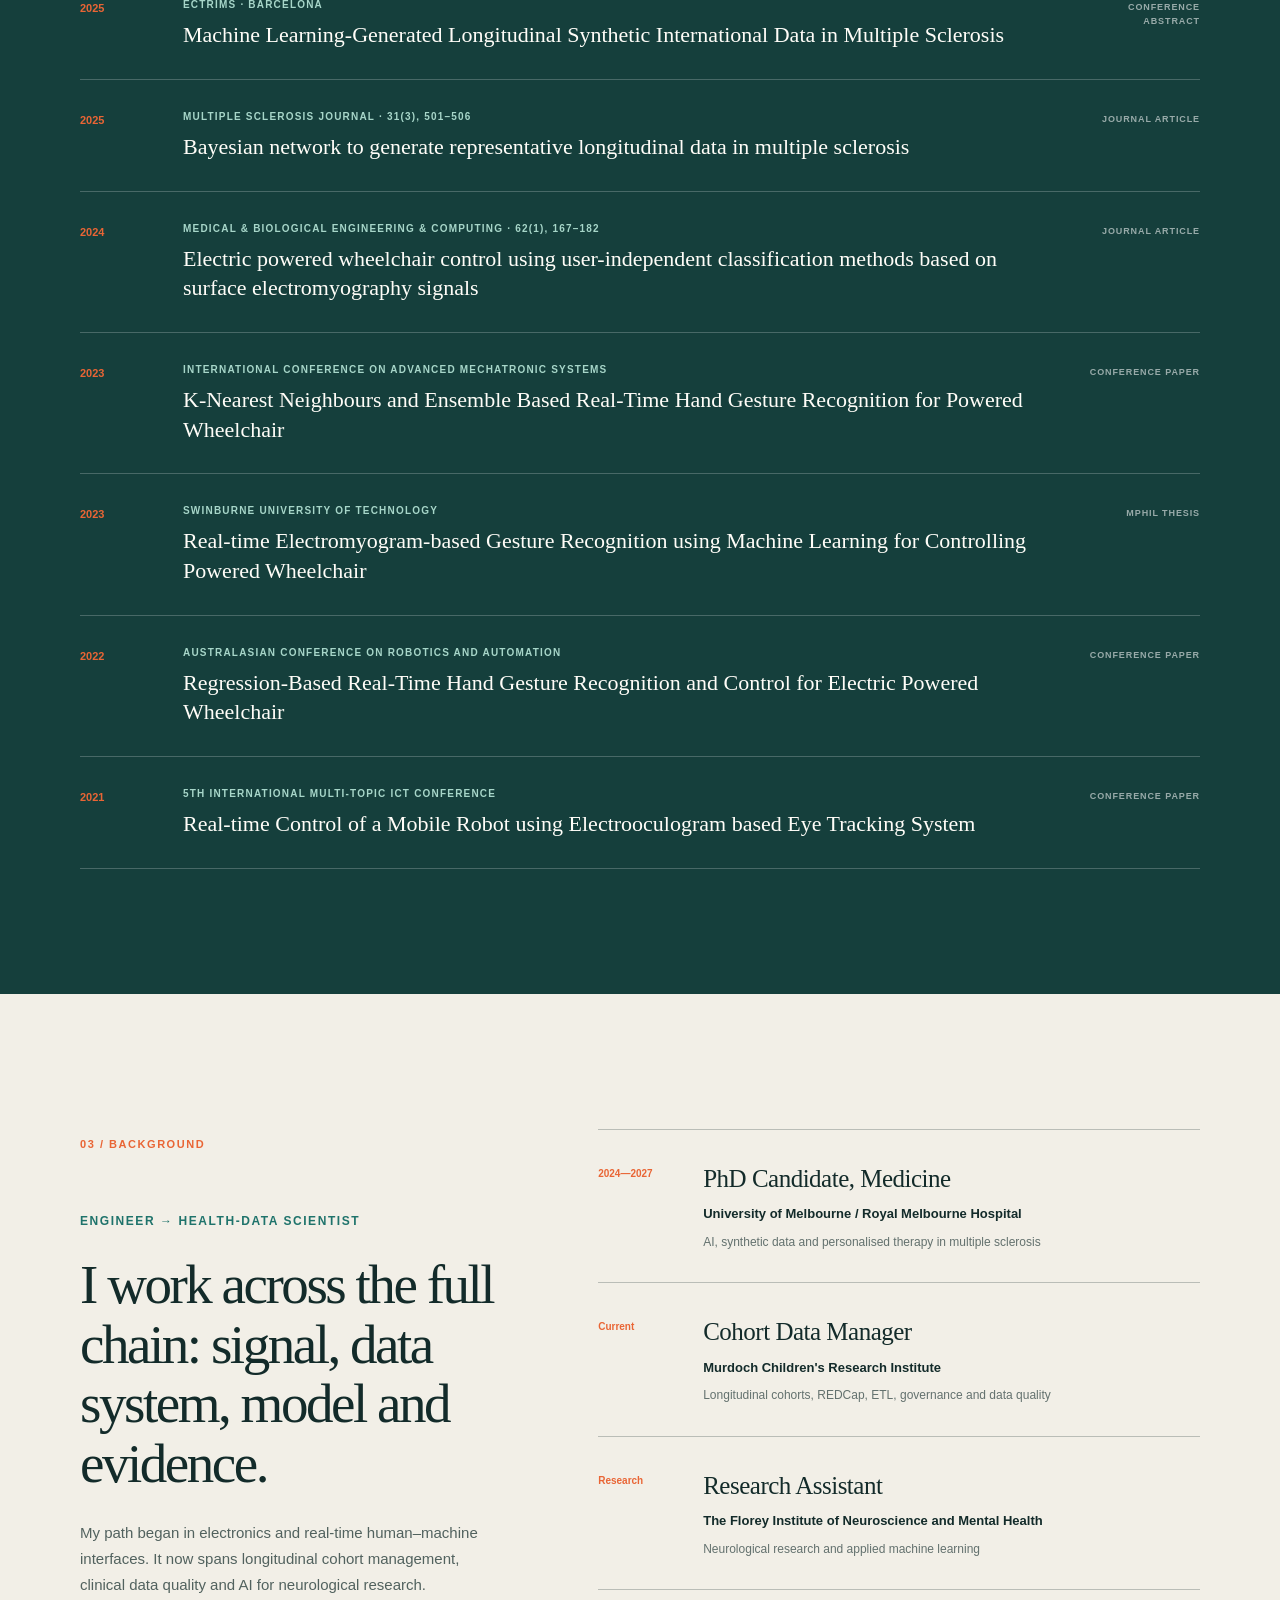
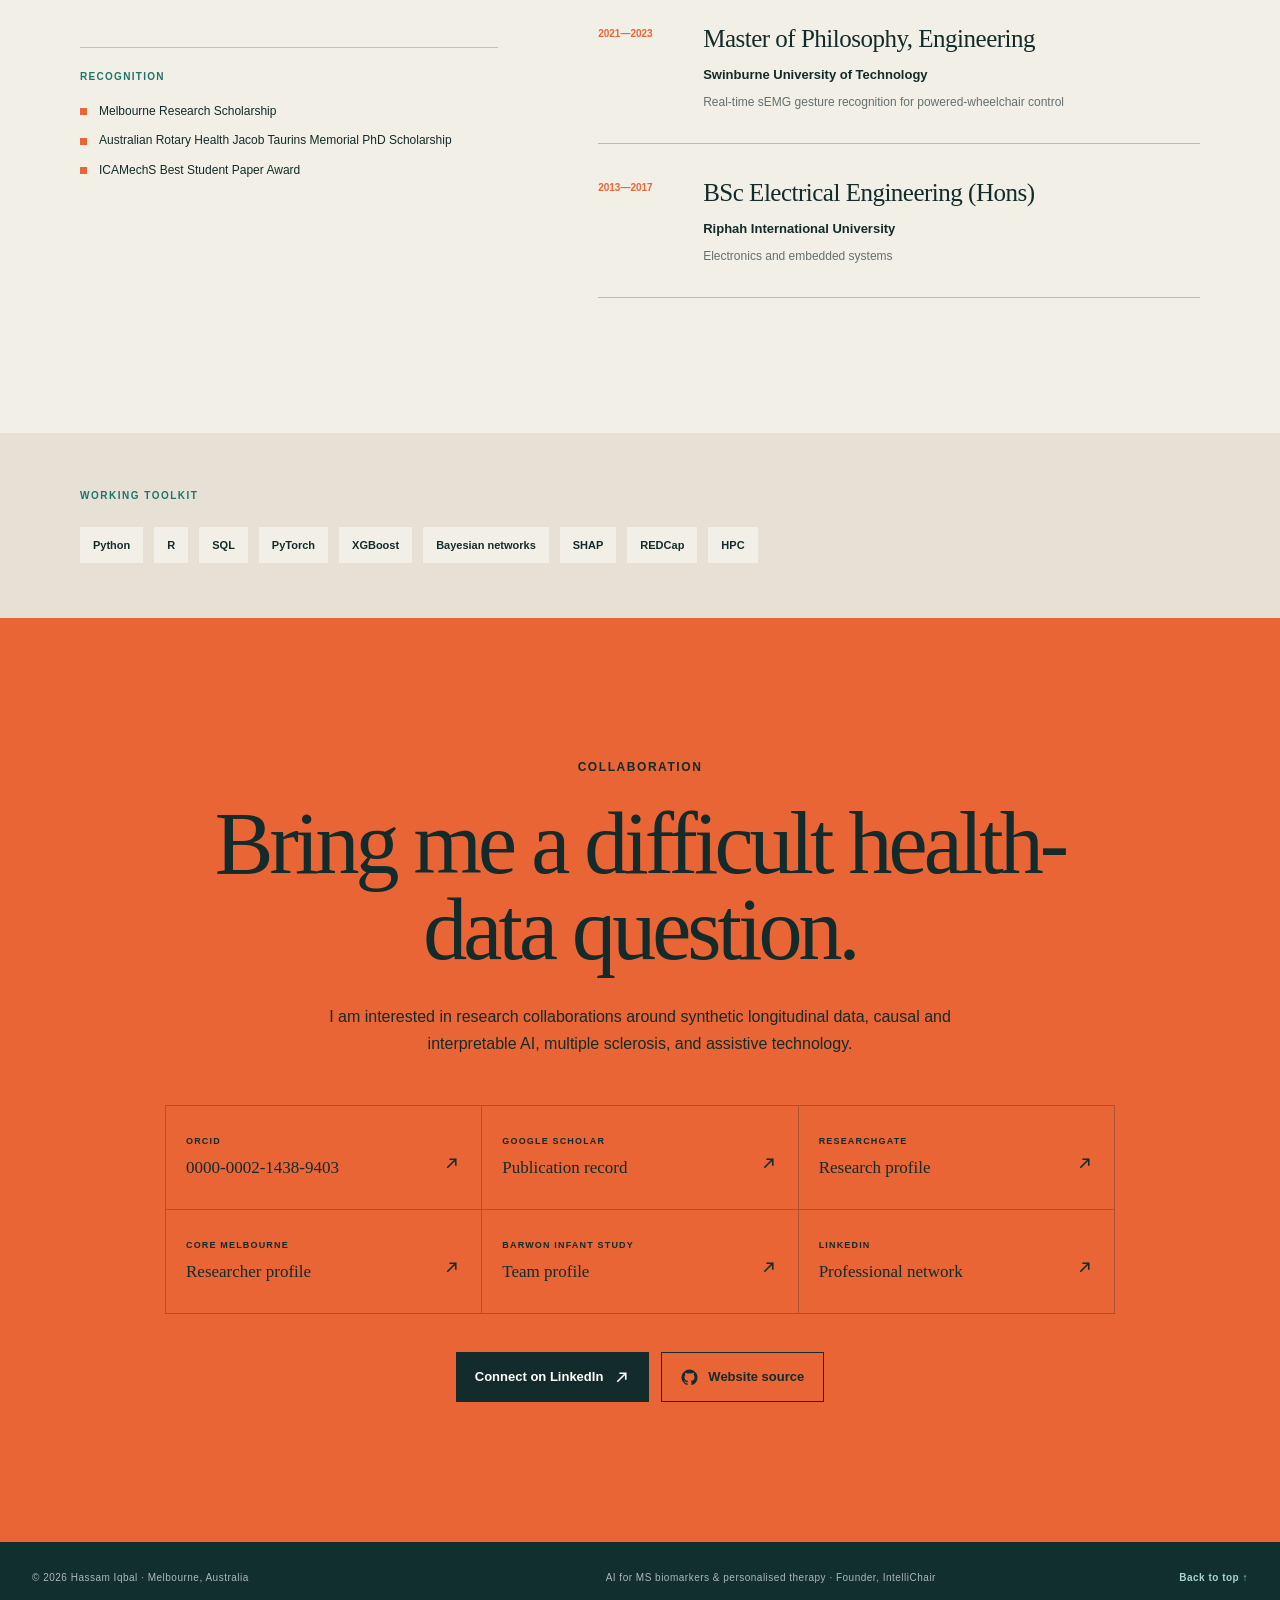
==== commit 7752c495: "Complete portfolio metadata and copyright" ====
--- a/index.html
+++ b/index.html
@@ -9,6 +9,9 @@
     <meta name="robots" content="index, follow, max-image-preview:large" />
     <meta name="theme-color" content="#153f3c" />
     <link rel="canonical" href="https://hassamiqbal.github.io/" />
+    <link rel="sitemap" type="application/xml" href="/sitemap.xml" />
+    <link rel="me" href="https://orcid.org/0000-0002-1438-9403" />
+    <link rel="me" href="https://www.linkedin.com/in/hassam-iqbal-340680117/" />
     <meta property="og:title" content="Hassam Iqbal — AI for Multiple Sclerosis" />
     <meta property="og:description" content="Synthetic longitudinal cohorts, causal reasoning and interpretable prediction for personalised therapy research in multiple sclerosis." />
     <meta property="og:type" content="profile" />
@@ -29,6 +32,11 @@
         "@context": "https://schema.org",
         "@type": "Person",
         "name": "Hassam Iqbal",
+        "identifier": {
+          "@type": "PropertyValue",
+          "propertyID": "ORCID",
+          "value": "0000-0002-1438-9403"
+        },
         "url": "https://hassamiqbal.github.io/",
         "image": "https://avatars.githubusercontent.com/u/97586118?v=4",
         "jobTitle": "Doctoral Researcher",
@@ -78,5 +86,5 @@
       }
     </script>
   </head>
-  <body><link rel="preload" as="image" href="https://avatars.githubusercontent.com/u/97586118?v=4"/><main id="top"><header class="site-header"><a class="brand" href="#top" aria-label="Hassam Iqbal, home"><span>HI</span><span class="brand-name">Hassam Iqbal</span></a><nav aria-label="Main navigation"><a href="#research">Research</a><a href="#publications">Publications</a><a href="#background">Background</a><a class="nav-contact" href="#contact">Connect</a></nav></header><section class="hero" aria-labelledby="hero-title"><div class="hero-copy"><p class="eyebrow"><span></span>PhD candidate · Medicine, AI &amp; Multiple Sclerosis</p><h1 id="hero-title">I build AI systems for the data gaps that slow MS research.</h1><p class="hero-lede">My work turns sparse, longitudinal clinical data into trustworthy evidence—using synthetic cohorts, causal reasoning and interpretable machine learning to move closer to personalised therapy.</p><div class="hero-actions"><a class="button button-primary" href="#research">Explore the research <svg viewBox="0 0 16 16" aria-hidden="true"><path d="M4 12 12 4M6 4h6v6" fill="none" stroke="currentColor" stroke-width="1.5"></path></svg></a><a class="button button-secondary" href="https://github.com/hassamiqbal" target="_blank" rel="noreferrer"><svg viewBox="0 0 24 24" aria-hidden="true"><path fill="currentColor" d="M12 .8A11.2 11.2 0 0 0 8.46 22.63c.56.1.77-.24.77-.54v-2.1c-3.13.68-3.79-1.33-3.79-1.33-.51-1.3-1.25-1.65-1.25-1.65-1.02-.7.08-.69.08-.69 1.13.08 1.72 1.16 1.72 1.16 1 1.72 2.63 1.22 3.27.93.1-.73.39-1.22.71-1.5-2.5-.28-5.13-1.25-5.13-5.56 0-1.23.44-2.23 1.16-3.02-.12-.28-.5-1.43.11-2.98 0 0 .95-.3 3.08 1.15a10.7 10.7 0 0 1 5.62 0c2.14-1.45 3.08-1.15 3.08-1.15.61 1.55.23 2.7.11 2.98.72.79 1.16 1.79 1.16 3.02 0 4.32-2.64 5.27-5.15 5.55.4.35.76 1.04.76 2.1v3.12c0 .3.2.65.77.54A11.2 11.2 0 0 0 12 .8Z"></path></svg> GitHub profile</a></div><p class="affiliation">Doctoral Researcher at the MS &amp; Neuroimmunology Centre, Royal Melbourne Hospital / University of Melbourne.</p></div><div class="hero-visual" aria-label="Portrait and research profile of Hassam Iqbal"><div class="portrait-frame"><img src="https://avatars.githubusercontent.com/u/97586118?v=4" alt="Hassam Iqbal"/><div class="portrait-grid" aria-hidden="true"></div><p class="portrait-label">Melbourne<br/>Australia</p></div><div class="signal-card"><span>Research signal</span><svg viewBox="0 0 360 90" role="img" aria-label="A signal moving from clinical data to personalised insight"><path class="signal-base" d="M0 49H360"></path><path class="signal-line" d="M0 49h55l10-18 13 37 16-30 14 11h37l11-22 16 43 18-48 18 27h33l10-17 14 32 12-15h83"></path></svg><div class="signal-legend"><span>clinical data</span><span>personal insight</span></div></div></div></section><section class="positioning" aria-label="Research positioning"><p>My research sits where three difficult problems meet.</p><div class="positioning-grid"><article><span>01</span><h2>Data that is scarce</h2><p>Longitudinal MS cohorts are valuable, governed and incomplete.</p></article><article><span>02</span><h2>Models that must explain</h2><p>Clinical research needs transparent reasoning, not just a score.</p></article><article><span>03</span><h2>Decisions that are personal</h2><p>Average treatment effects are not enough for an individual patient.</p></article></div></section><section class="research-intro" id="research"><div class="section-index">01 / Research</div><div><p class="kicker">From missing data to usable evidence</p><h2>I design the bridge between a clinical question and a model worth trusting.</h2><p>That means engineering realistic patient journeys, checking whether they preserve clinical structure, and using interpretable prediction to study disability progression and treatment response. The aim is decision support for researchers and clinicians—not automated clinical judgment.</p></div></section><section class="flagship" aria-labelledby="flagship-title"><div class="flagship-copy"><p class="flagship-label">Flagship research direction</p><h2 id="flagship-title">Build the patient journey that the dataset cannot show us.</h2><p>My doctoral work develops clinically grounded synthetic longitudinal cohorts for multiple sclerosis. The challenge is not simply generating plausible rows. It is preserving time, dependency, missingness and disease progression well enough for downstream research to remain meaningful.</p><div class="flagship-note"><span>MS-Moirai / SIMS</span><span>Research framework · active development</span></div></div><div class="journey" aria-label="Research workflow from governed data to interpretable insight"><div class="journey-row"><span>01</span><strong>Observe</strong><p>Longitudinal clinical patterns and missingness</p></div><div class="journey-row"><span>02</span><strong>Generate</strong><p>Causal, time-aware synthetic patient journeys</p></div><div class="journey-row"><span>03</span><strong>Validate</strong><p>Utility, fidelity, privacy and clinical coherence</p></div><div class="journey-row"><span>04</span><strong>Explain</strong><p>Interpretable signals for progression and treatment response</p></div></div></section><section class="project-section"><div class="project-heading"><p class="kicker">Selected work</p><h2>Four ways I have turned signals into systems.</h2></div><div class="project-list"><article class="project-row"><div class="project-number">01</div><div><p class="project-status">Doctoral research · in progress</p><h3>Synthetic longitudinal MS cohorts</h3><p>Combining Bayesian structure, time-series generation and rigorous validation to create realistic research cohorts without exposing patient records.</p></div><div class="project-tags"><span>Python</span><span>Bayesian networks</span><span>Longitudinal data</span></div></article><article class="project-row"><div class="project-number">02</div><div><p class="project-status">Research program</p><h3>Personalised treatment-response modelling</h3><p>Using causal inference, machine learning and explainability to study heterogeneity in MS outcomes and identify patient-specific response patterns.</p></div><div class="project-tags"><span>Causal AI</span><span>XGBoost</span><span>SHAP</span></div></article><article class="project-row"><div class="project-number">03</div><div><p class="project-status">Open-source software</p><h3>Advanced Research Chatbot</h3><p>A Python research assistant that combines live web search, source tracing and long-running evidence synthesis with explicit responsible-use guardrails.</p><a href="https://github.com/hassamiqbal/advanced-research-chatbot" target="_blank" rel="noreferrer">View public repository <svg viewBox="0 0 16 16" aria-hidden="true"><path d="M4 12 12 4M6 4h6v6" fill="none" stroke="currentColor" stroke-width="1.5"></path></svg></a></div><div class="project-tags"><span>Python</span><span>OpenAI API</span><span>Streamlit</span></div></article><article class="project-row"><div class="project-number">04</div><div><p class="project-status">Founder project · published research</p><h3>IntelliChair</h3><p>A wearable sEMG interface for real-time powered-wheelchair control, moving from physiological signals to user-independent gesture recognition.</p><a href="https://github.com/hassamiqbal/MC-SVM-based-Hand-Gesture-Recognition-for-Powered-Wheelchair" target="_blank" rel="noreferrer">Explore the research code <svg viewBox="0 0 16 16" aria-hidden="true"><path d="M4 12 12 4M6 4h6v6" fill="none" stroke="currentColor" stroke-width="1.5"></path></svg></a></div><div class="project-tags"><span>sEMG</span><span>MATLAB</span><span>Assistive tech</span></div></article></div></section><section class="publications" id="publications"><div class="publication-head"><div class="section-index">02 / Publications</div><div><p class="kicker">Publications &amp; research outputs</p><h2>Research you can trace back to the source.</h2><a class="scholar-link" href="https://scholar.google.com/citations?user=InTnUEIAAAAJ&amp;hl=en" target="_blank" rel="noreferrer"><span>Google Scholar profile</span><strong>61 citations · h-index 4 · i10-index 3</strong><svg viewBox="0 0 16 16" aria-hidden="true"><path d="M4 12 12 4M6 4h6v6" fill="none" stroke="currentColor" stroke-width="1.5"></path></svg></a><small class="scholar-date">Scholar metrics supplied 31 August 2026</small></div></div><div class="publication-list"><a class="publication-row" href="https://scholar.google.com/citations?view_op=view_citation&amp;hl=en&amp;user=InTnUEIAAAAJ&amp;citation_for_view=InTnUEIAAAAJ:LPZeul_q3PIC" target="_blank" rel="noreferrer"><span>2026</span><div><p>MSToronto2026 · 10th Joint ACTRIMS–ECTRIMS Meeting</p><h3>Individualized treatment response in multiple sclerosis predicted with machine learning</h3></div><span class="publication-type">Conference abstract</span></a><a class="publication-row" href="https://scholar.google.com/citations?view_op=view_citation&amp;hl=en&amp;user=InTnUEIAAAAJ&amp;citation_for_view=InTnUEIAAAAJ:5Ul4iDaHHb8C" target="_blank" rel="noreferrer"><span>2026</span><div><p>International Journal of Innovations in Science and Technology</p><h3>Human–Computer Interaction Patterns in E-Learning: Insights from Learning Behavior Mining for Performance Prediction</h3></div><span class="publication-type">Journal article</span></a><a class="publication-row" href="https://scholar.google.com/citations?view_op=view_citation&amp;hl=en&amp;user=InTnUEIAAAAJ&amp;citation_for_view=InTnUEIAAAAJ:tOudhMTPpwUC" target="_blank" rel="noreferrer"><span>2026</span><div><p>Diagnostics</p><h3>The Role of Artificial Intelligence in the Automated Assessment of Progressive Neurological Disorders with Speech Signals: A Systematic Review</h3></div><span class="publication-type">Systematic review</span></a><a class="publication-row" href="https://scholar.google.com/citations?view_op=view_citation&amp;hl=en&amp;user=InTnUEIAAAAJ&amp;citation_for_view=InTnUEIAAAAJ:Y0pCki6q_DkC" target="_blank" rel="noreferrer"><span>2026</span><div><p>Manuscript submitted</p><h3>Artificial Neural Network Based Real-Time Hand Gesture-Recognition to Navigate Powered Wheelchair using Surface Electromyography Signals</h3></div><span class="publication-type">Submitted work</span></a><a class="publication-row" href="https://scholar.google.com/citations?view_op=view_citation&amp;hl=en&amp;user=InTnUEIAAAAJ&amp;citation_for_view=InTnUEIAAAAJ:geHnlv5EZngC" target="_blank" rel="noreferrer"><span>2025</span><div><p>ECTRIMS · Barcelona</p><h3>Machine Learning-Generated Longitudinal Synthetic International Data in Multiple Sclerosis</h3></div><span class="publication-type">Conference abstract</span></a><a class="publication-row" href="https://scholar.google.com/citations?view_op=view_citation&amp;hl=en&amp;user=InTnUEIAAAAJ&amp;citation_for_view=InTnUEIAAAAJ:KxtntwgDAa4C" target="_blank" rel="noreferrer"><span>2025</span><div><p>Multiple Sclerosis Journal · 31(3), 501–506</p><h3>Bayesian network to generate representative longitudinal data in multiple sclerosis</h3></div><span class="publication-type">Journal article</span></a><a class="publication-row" href="https://doi.org/10.1007/s11517-023-02921-z" target="_blank" rel="noreferrer"><span>2024</span><div><p>Medical &amp; Biological Engineering &amp; Computing · 62(1), 167–182</p><h3>Electric powered wheelchair control using user-independent classification methods based on surface electromyography signals</h3></div><span class="publication-type">Journal article</span></a><a class="publication-row" href="https://doi.org/10.1109/ICAMechS59878.2023.10272954" target="_blank" rel="noreferrer"><span>2023</span><div><p>International Conference on Advanced Mechatronic Systems</p><h3>K-Nearest Neighbours and Ensemble Based Real-Time Hand Gesture Recognition for Powered Wheelchair</h3></div><span class="publication-type">Conference paper</span></a><a class="publication-row" href="https://scholar.google.com/citations?view_op=view_citation&amp;hl=en&amp;user=InTnUEIAAAAJ&amp;citation_for_view=InTnUEIAAAAJ:fPk4N6BV_jEC" target="_blank" rel="noreferrer"><span>2023</span><div><p>Swinburne University of Technology</p><h3>Real-time Electromyogram-based Gesture Recognition using Machine Learning for Controlling Powered Wheelchair</h3></div><span class="publication-type">MPhil thesis</span></a><a class="publication-row" href="https://hdl.handle.net/10453/170324" target="_blank" rel="noreferrer"><span>2022</span><div><p>Australasian Conference on Robotics and Automation</p><h3>Regression-Based Real-Time Hand Gesture Recognition and Control for Electric Powered Wheelchair</h3></div><span class="publication-type">Conference paper</span></a><a class="publication-row" href="https://scholar.google.com/citations?view_op=view_citation&amp;hl=en&amp;user=InTnUEIAAAAJ&amp;citation_for_view=InTnUEIAAAAJ:u-x6o8ySG0sC" target="_blank" rel="noreferrer"><span>2021</span><div><p>5th International Multi-topic ICT Conference</p><h3>Real-time Control of a Mobile Robot using Electrooculogram based Eye Tracking System</h3></div><span class="publication-type">Conference paper</span></a></div></section><section class="background" id="background"><div class="background-copy"><div class="section-index">03 / Background</div><p class="kicker">Engineer → health-data scientist</p><h2>I work across the full chain: signal, data system, model and evidence.</h2><p>My path began in electronics and real-time human–machine interfaces. It now spans longitudinal cohort management, clinical data quality and AI for neurological research.</p><div class="award-block"><p>Recognition</p><ul><li>Melbourne Research Scholarship</li><li>Australian Rotary Health Jacob Taurins Memorial PhD Scholarship</li><li>ICAMechS Best Student Paper Award</li></ul></div></div><div class="timeline"><article><span>2024—2027</span><h3>PhD Candidate, Medicine</h3><p>University of Melbourne / Royal Melbourne Hospital</p><small>AI, synthetic data and personalised therapy in multiple sclerosis</small></article><article><span>Current</span><h3>Cohort Data Manager</h3><p>Murdoch Children&#x27;s Research Institute</p><small>Longitudinal cohorts, REDCap, ETL, governance and data quality</small></article><article><span>Research</span><h3>Research Assistant</h3><p>The Florey Institute of Neuroscience and Mental Health</p><small>Neurological research and applied machine learning</small></article><article><span>2021—2023</span><h3>Master of Philosophy, Engineering</h3><p>Swinburne University of Technology</p><small>Real-time sEMG gesture recognition for powered-wheelchair control</small></article><article><span>2013—2017</span><h3>BSc Electrical Engineering (Hons)</h3><p>Riphah International University</p><small>Electronics and embedded systems</small></article></div></section><section class="toolkit" aria-label="Technical toolkit"><p>Working toolkit</p><div><span>Python</span><span>R</span><span>SQL</span><span>PyTorch</span><span>XGBoost</span><span>Bayesian networks</span><span>SHAP</span><span>REDCap</span><span>HPC</span></div></section><section class="contact" id="contact"><p class="kicker">Collaboration</p><h2>Bring me a difficult health-data question.</h2><p>I am interested in research collaborations around synthetic longitudinal data, causal and interpretable AI, multiple sclerosis, and assistive technology.</p><div class="profile-links" aria-label="Hassam Iqbal&#x27;s professional profiles"><a href="https://orcid.org/0000-0002-1438-9403" target="_blank" rel="noreferrer"><span>ORCID</span><strong>0000-0002-1438-9403</strong><svg viewBox="0 0 16 16" aria-hidden="true"><path d="M4 12 12 4M6 4h6v6" fill="none" stroke="currentColor" stroke-width="1.5"></path></svg></a><a href="https://scholar.google.com/citations?user=InTnUEIAAAAJ&amp;hl=en" target="_blank" rel="noreferrer"><span>Google Scholar</span><strong>Publication record</strong><svg viewBox="0 0 16 16" aria-hidden="true"><path d="M4 12 12 4M6 4h6v6" fill="none" stroke="currentColor" stroke-width="1.5"></path></svg></a><a href="https://www.researchgate.net/profile/Hassam-Iqbal?ev=hdr_xprf" target="_blank" rel="noreferrer"><span>ResearchGate</span><strong>Research profile</strong><svg viewBox="0 0 16 16" aria-hidden="true"><path d="M4 12 12 4M6 4h6v6" fill="none" stroke="currentColor" stroke-width="1.5"></path></svg></a><a href="https://core.melbourne/mr-hassam-iqbal/" target="_blank" rel="noreferrer"><span>CORe Melbourne</span><strong>Researcher profile</strong><svg viewBox="0 0 16 16" aria-hidden="true"><path d="M4 12 12 4M6 4h6v6" fill="none" stroke="currentColor" stroke-width="1.5"></path></svg></a><a href="https://barwoninfantstudy.org.au/team/hassam-iqbal/" target="_blank" rel="noreferrer"><span>Barwon Infant Study</span><strong>Team profile</strong><svg viewBox="0 0 16 16" aria-hidden="true"><path d="M4 12 12 4M6 4h6v6" fill="none" stroke="currentColor" stroke-width="1.5"></path></svg></a><a href="https://www.linkedin.com/in/hassam-iqbal-340680117/" target="_blank" rel="noreferrer"><span>LinkedIn</span><strong>Professional network</strong><svg viewBox="0 0 16 16" aria-hidden="true"><path d="M4 12 12 4M6 4h6v6" fill="none" stroke="currentColor" stroke-width="1.5"></path></svg></a></div><div class="contact-actions"><a class="button contact-primary" href="https://www.linkedin.com/in/hassam-iqbal-340680117/" target="_blank" rel="noreferrer">Connect on LinkedIn <svg viewBox="0 0 16 16" aria-hidden="true"><path d="M4 12 12 4M6 4h6v6" fill="none" stroke="currentColor" stroke-width="1.5"></path></svg></a><a class="button contact-secondary" href="https://github.com/hassamiqbal/hassamiqbal.github.io" target="_blank" rel="noreferrer"><svg viewBox="0 0 24 24" aria-hidden="true"><path fill="currentColor" d="M12 .8A11.2 11.2 0 0 0 8.46 22.63c.56.1.77-.24.77-.54v-2.1c-3.13.68-3.79-1.33-3.79-1.33-.51-1.3-1.25-1.65-1.25-1.65-1.02-.7.08-.69.08-.69 1.13.08 1.72 1.16 1.72 1.16 1 1.72 2.63 1.22 3.27.93.1-.73.39-1.22.71-1.5-2.5-.28-5.13-1.25-5.13-5.56 0-1.23.44-2.23 1.16-3.02-.12-.28-.5-1.43.11-2.98 0 0 .95-.3 3.08 1.15a10.7 10.7 0 0 1 5.62 0c2.14-1.45 3.08-1.15 3.08-1.15.61 1.55.23 2.7.11 2.98.72.79 1.16 1.79 1.16 3.02 0 4.32-2.64 5.27-5.15 5.55.4.35.76 1.04.76 2.1v3.12c0 .3.2.65.77.54A11.2 11.2 0 0 0 12 .8Z"></path></svg> Website source</a></div></section><footer><p>Hassam Iqbal · Melbourne, Australia</p><p>AI for MS biomarkers &amp; personalised therapy · Founder, IntelliChair</p><a href="#top">Back to top ↑</a></footer></main></body>
+  <body><link rel="preload" as="image" href="https://avatars.githubusercontent.com/u/97586118?v=4"/><main id="top"><header class="site-header"><a class="brand" href="#top" aria-label="Hassam Iqbal, home"><span>HI</span><span class="brand-name">Hassam Iqbal</span></a><nav aria-label="Main navigation"><a href="#research">Research</a><a href="#publications">Publications</a><a href="#background">Background</a><a class="nav-contact" href="#contact">Connect</a></nav></header><section class="hero" aria-labelledby="hero-title"><div class="hero-copy"><p class="eyebrow"><span></span>PhD candidate · Medicine, AI &amp; Multiple Sclerosis</p><h1 id="hero-title">I build AI systems for the data gaps that slow MS research.</h1><p class="hero-lede">My work turns sparse, longitudinal clinical data into trustworthy evidence—using synthetic cohorts, causal reasoning and interpretable machine learning to move closer to personalised therapy.</p><div class="hero-actions"><a class="button button-primary" href="#research">Explore the research <svg viewBox="0 0 16 16" aria-hidden="true"><path d="M4 12 12 4M6 4h6v6" fill="none" stroke="currentColor" stroke-width="1.5"></path></svg></a><a class="button button-secondary" href="https://github.com/hassamiqbal" target="_blank" rel="noreferrer"><svg viewBox="0 0 24 24" aria-hidden="true"><path fill="currentColor" d="M12 .8A11.2 11.2 0 0 0 8.46 22.63c.56.1.77-.24.77-.54v-2.1c-3.13.68-3.79-1.33-3.79-1.33-.51-1.3-1.25-1.65-1.25-1.65-1.02-.7.08-.69.08-.69 1.13.08 1.72 1.16 1.72 1.16 1 1.72 2.63 1.22 3.27.93.1-.73.39-1.22.71-1.5-2.5-.28-5.13-1.25-5.13-5.56 0-1.23.44-2.23 1.16-3.02-.12-.28-.5-1.43.11-2.98 0 0 .95-.3 3.08 1.15a10.7 10.7 0 0 1 5.62 0c2.14-1.45 3.08-1.15 3.08-1.15.61 1.55.23 2.7.11 2.98.72.79 1.16 1.79 1.16 3.02 0 4.32-2.64 5.27-5.15 5.55.4.35.76 1.04.76 2.1v3.12c0 .3.2.65.77.54A11.2 11.2 0 0 0 12 .8Z"></path></svg> GitHub profile</a></div><p class="affiliation">Doctoral Researcher at the MS &amp; Neuroimmunology Centre, Royal Melbourne Hospital / University of Melbourne.</p></div><div class="hero-visual" aria-label="Portrait and research profile of Hassam Iqbal"><div class="portrait-frame"><img src="https://avatars.githubusercontent.com/u/97586118?v=4" alt="Hassam Iqbal"/><div class="portrait-grid" aria-hidden="true"></div><p class="portrait-label">Melbourne<br/>Australia</p></div><div class="signal-card"><span>Research signal</span><svg viewBox="0 0 360 90" role="img" aria-label="A signal moving from clinical data to personalised insight"><path class="signal-base" d="M0 49H360"></path><path class="signal-line" d="M0 49h55l10-18 13 37 16-30 14 11h37l11-22 16 43 18-48 18 27h33l10-17 14 32 12-15h83"></path></svg><div class="signal-legend"><span>clinical data</span><span>personal insight</span></div></div></div></section><section class="positioning" aria-label="Research positioning"><p>My research sits where three difficult problems meet.</p><div class="positioning-grid"><article><span>01</span><h2>Data that is scarce</h2><p>Longitudinal MS cohorts are valuable, governed and incomplete.</p></article><article><span>02</span><h2>Models that must explain</h2><p>Clinical research needs transparent reasoning, not just a score.</p></article><article><span>03</span><h2>Decisions that are personal</h2><p>Average treatment effects are not enough for an individual patient.</p></article></div></section><section class="research-intro" id="research"><div class="section-index">01 / Research</div><div><p class="kicker">From missing data to usable evidence</p><h2>I design the bridge between a clinical question and a model worth trusting.</h2><p>That means engineering realistic patient journeys, checking whether they preserve clinical structure, and using interpretable prediction to study disability progression and treatment response. The aim is decision support for researchers and clinicians—not automated clinical judgment.</p></div></section><section class="flagship" aria-labelledby="flagship-title"><div class="flagship-copy"><p class="flagship-label">Flagship research direction</p><h2 id="flagship-title">Build the patient journey that the dataset cannot show us.</h2><p>My doctoral work develops clinically grounded synthetic longitudinal cohorts for multiple sclerosis. The challenge is not simply generating plausible rows. It is preserving time, dependency, missingness and disease progression well enough for downstream research to remain meaningful.</p><div class="flagship-note"><span>MS-Moirai / SIMS</span><span>Research framework · active development</span></div></div><div class="journey" aria-label="Research workflow from governed data to interpretable insight"><div class="journey-row"><span>01</span><strong>Observe</strong><p>Longitudinal clinical patterns and missingness</p></div><div class="journey-row"><span>02</span><strong>Generate</strong><p>Causal, time-aware synthetic patient journeys</p></div><div class="journey-row"><span>03</span><strong>Validate</strong><p>Utility, fidelity, privacy and clinical coherence</p></div><div class="journey-row"><span>04</span><strong>Explain</strong><p>Interpretable signals for progression and treatment response</p></div></div></section><section class="project-section"><div class="project-heading"><p class="kicker">Selected work</p><h2>Four ways I have turned signals into systems.</h2></div><div class="project-list"><article class="project-row"><div class="project-number">01</div><div><p class="project-status">Doctoral research · in progress</p><h3>Synthetic longitudinal MS cohorts</h3><p>Combining Bayesian structure, time-series generation and rigorous validation to create realistic research cohorts without exposing patient records.</p></div><div class="project-tags"><span>Python</span><span>Bayesian networks</span><span>Longitudinal data</span></div></article><article class="project-row"><div class="project-number">02</div><div><p class="project-status">Research program</p><h3>Personalised treatment-response modelling</h3><p>Using causal inference, machine learning and explainability to study heterogeneity in MS outcomes and identify patient-specific response patterns.</p></div><div class="project-tags"><span>Causal AI</span><span>XGBoost</span><span>SHAP</span></div></article><article class="project-row"><div class="project-number">03</div><div><p class="project-status">Open-source software</p><h3>Advanced Research Chatbot</h3><p>A Python research assistant that combines live web search, source tracing and long-running evidence synthesis with explicit responsible-use guardrails.</p><a href="https://github.com/hassamiqbal/advanced-research-chatbot" target="_blank" rel="noreferrer">View public repository <svg viewBox="0 0 16 16" aria-hidden="true"><path d="M4 12 12 4M6 4h6v6" fill="none" stroke="currentColor" stroke-width="1.5"></path></svg></a></div><div class="project-tags"><span>Python</span><span>OpenAI API</span><span>Streamlit</span></div></article><article class="project-row"><div class="project-number">04</div><div><p class="project-status">Founder project · published research</p><h3>IntelliChair</h3><p>A wearable sEMG interface for real-time powered-wheelchair control, moving from physiological signals to user-independent gesture recognition.</p><a href="https://github.com/hassamiqbal/MC-SVM-based-Hand-Gesture-Recognition-for-Powered-Wheelchair" target="_blank" rel="noreferrer">Explore the research code <svg viewBox="0 0 16 16" aria-hidden="true"><path d="M4 12 12 4M6 4h6v6" fill="none" stroke="currentColor" stroke-width="1.5"></path></svg></a></div><div class="project-tags"><span>sEMG</span><span>MATLAB</span><span>Assistive tech</span></div></article></div></section><section class="publications" id="publications"><div class="publication-head"><div class="section-index">02 / Publications</div><div><p class="kicker">Publications &amp; research outputs</p><h2>Research you can trace back to the source.</h2><a class="scholar-link" href="https://scholar.google.com/citations?user=InTnUEIAAAAJ&amp;hl=en" target="_blank" rel="noreferrer"><span>Google Scholar profile</span><strong>61 citations · h-index 4 · i10-index 3</strong><svg viewBox="0 0 16 16" aria-hidden="true"><path d="M4 12 12 4M6 4h6v6" fill="none" stroke="currentColor" stroke-width="1.5"></path></svg></a><small class="scholar-date">Scholar metrics supplied 31 August 2026</small></div></div><div class="publication-list"><a class="publication-row" href="https://scholar.google.com/citations?view_op=view_citation&amp;hl=en&amp;user=InTnUEIAAAAJ&amp;citation_for_view=InTnUEIAAAAJ:LPZeul_q3PIC" target="_blank" rel="noreferrer"><span>2026</span><div><p>MSToronto2026 · 10th Joint ACTRIMS–ECTRIMS Meeting</p><h3>Individualized treatment response in multiple sclerosis predicted with machine learning</h3></div><span class="publication-type">Conference abstract</span></a><a class="publication-row" href="https://scholar.google.com/citations?view_op=view_citation&amp;hl=en&amp;user=InTnUEIAAAAJ&amp;citation_for_view=InTnUEIAAAAJ:5Ul4iDaHHb8C" target="_blank" rel="noreferrer"><span>2026</span><div><p>International Journal of Innovations in Science and Technology</p><h3>Human–Computer Interaction Patterns in E-Learning: Insights from Learning Behavior Mining for Performance Prediction</h3></div><span class="publication-type">Journal article</span></a><a class="publication-row" href="https://scholar.google.com/citations?view_op=view_citation&amp;hl=en&amp;user=InTnUEIAAAAJ&amp;citation_for_view=InTnUEIAAAAJ:tOudhMTPpwUC" target="_blank" rel="noreferrer"><span>2026</span><div><p>Diagnostics</p><h3>The Role of Artificial Intelligence in the Automated Assessment of Progressive Neurological Disorders with Speech Signals: A Systematic Review</h3></div><span class="publication-type">Systematic review</span></a><a class="publication-row" href="https://scholar.google.com/citations?view_op=view_citation&amp;hl=en&amp;user=InTnUEIAAAAJ&amp;citation_for_view=InTnUEIAAAAJ:Y0pCki6q_DkC" target="_blank" rel="noreferrer"><span>2026</span><div><p>Manuscript submitted</p><h3>Artificial Neural Network Based Real-Time Hand Gesture-Recognition to Navigate Powered Wheelchair using Surface Electromyography Signals</h3></div><span class="publication-type">Submitted work</span></a><a class="publication-row" href="https://scholar.google.com/citations?view_op=view_citation&amp;hl=en&amp;user=InTnUEIAAAAJ&amp;citation_for_view=InTnUEIAAAAJ:geHnlv5EZngC" target="_blank" rel="noreferrer"><span>2025</span><div><p>ECTRIMS · Barcelona</p><h3>Machine Learning-Generated Longitudinal Synthetic International Data in Multiple Sclerosis</h3></div><span class="publication-type">Conference abstract</span></a><a class="publication-row" href="https://scholar.google.com/citations?view_op=view_citation&amp;hl=en&amp;user=InTnUEIAAAAJ&amp;citation_for_view=InTnUEIAAAAJ:KxtntwgDAa4C" target="_blank" rel="noreferrer"><span>2025</span><div><p>Multiple Sclerosis Journal · 31(3), 501–506</p><h3>Bayesian network to generate representative longitudinal data in multiple sclerosis</h3></div><span class="publication-type">Journal article</span></a><a class="publication-row" href="https://doi.org/10.1007/s11517-023-02921-z" target="_blank" rel="noreferrer"><span>2024</span><div><p>Medical &amp; Biological Engineering &amp; Computing · 62(1), 167–182</p><h3>Electric powered wheelchair control using user-independent classification methods based on surface electromyography signals</h3></div><span class="publication-type">Journal article</span></a><a class="publication-row" href="https://doi.org/10.1109/ICAMechS59878.2023.10272954" target="_blank" rel="noreferrer"><span>2023</span><div><p>International Conference on Advanced Mechatronic Systems</p><h3>K-Nearest Neighbours and Ensemble Based Real-Time Hand Gesture Recognition for Powered Wheelchair</h3></div><span class="publication-type">Conference paper</span></a><a class="publication-row" href="https://scholar.google.com/citations?view_op=view_citation&amp;hl=en&amp;user=InTnUEIAAAAJ&amp;citation_for_view=InTnUEIAAAAJ:fPk4N6BV_jEC" target="_blank" rel="noreferrer"><span>2023</span><div><p>Swinburne University of Technology</p><h3>Real-time Electromyogram-based Gesture Recognition using Machine Learning for Controlling Powered Wheelchair</h3></div><span class="publication-type">MPhil thesis</span></a><a class="publication-row" href="https://hdl.handle.net/10453/170324" target="_blank" rel="noreferrer"><span>2022</span><div><p>Australasian Conference on Robotics and Automation</p><h3>Regression-Based Real-Time Hand Gesture Recognition and Control for Electric Powered Wheelchair</h3></div><span class="publication-type">Conference paper</span></a><a class="publication-row" href="https://scholar.google.com/citations?view_op=view_citation&amp;hl=en&amp;user=InTnUEIAAAAJ&amp;citation_for_view=InTnUEIAAAAJ:u-x6o8ySG0sC" target="_blank" rel="noreferrer"><span>2021</span><div><p>5th International Multi-topic ICT Conference</p><h3>Real-time Control of a Mobile Robot using Electrooculogram based Eye Tracking System</h3></div><span class="publication-type">Conference paper</span></a></div></section><section class="background" id="background"><div class="background-copy"><div class="section-index">03 / Background</div><p class="kicker">Engineer → health-data scientist</p><h2>I work across the full chain: signal, data system, model and evidence.</h2><p>My path began in electronics and real-time human–machine interfaces. It now spans longitudinal cohort management, clinical data quality and AI for neurological research.</p><div class="award-block"><p>Recognition</p><ul><li>Melbourne Research Scholarship</li><li>Australian Rotary Health Jacob Taurins Memorial PhD Scholarship</li><li>ICAMechS Best Student Paper Award</li></ul></div></div><div class="timeline"><article><span>2024—2027</span><h3>PhD Candidate, Medicine</h3><p>University of Melbourne / Royal Melbourne Hospital</p><small>AI, synthetic data and personalised therapy in multiple sclerosis</small></article><article><span>Current</span><h3>Cohort Data Manager</h3><p>Murdoch Children&#x27;s Research Institute</p><small>Longitudinal cohorts, REDCap, ETL, governance and data quality</small></article><article><span>Research</span><h3>Research Assistant</h3><p>The Florey Institute of Neuroscience and Mental Health</p><small>Neurological research and applied machine learning</small></article><article><span>2021—2023</span><h3>Master of Philosophy, Engineering</h3><p>Swinburne University of Technology</p><small>Real-time sEMG gesture recognition for powered-wheelchair control</small></article><article><span>2013—2017</span><h3>BSc Electrical Engineering (Hons)</h3><p>Riphah International University</p><small>Electronics and embedded systems</small></article></div></section><section class="toolkit" aria-label="Technical toolkit"><p>Working toolkit</p><div><span>Python</span><span>R</span><span>SQL</span><span>PyTorch</span><span>XGBoost</span><span>Bayesian networks</span><span>SHAP</span><span>REDCap</span><span>HPC</span></div></section><section class="contact" id="contact"><p class="kicker">Collaboration</p><h2>Bring me a difficult health-data question.</h2><p>I am interested in research collaborations around synthetic longitudinal data, causal and interpretable AI, multiple sclerosis, and assistive technology.</p><div class="profile-links" aria-label="Hassam Iqbal&#x27;s professional profiles"><a href="https://orcid.org/0000-0002-1438-9403" target="_blank" rel="noreferrer"><span>ORCID</span><strong>0000-0002-1438-9403</strong><svg viewBox="0 0 16 16" aria-hidden="true"><path d="M4 12 12 4M6 4h6v6" fill="none" stroke="currentColor" stroke-width="1.5"></path></svg></a><a href="https://scholar.google.com/citations?user=InTnUEIAAAAJ&amp;hl=en" target="_blank" rel="noreferrer"><span>Google Scholar</span><strong>Publication record</strong><svg viewBox="0 0 16 16" aria-hidden="true"><path d="M4 12 12 4M6 4h6v6" fill="none" stroke="currentColor" stroke-width="1.5"></path></svg></a><a href="https://www.researchgate.net/profile/Hassam-Iqbal?ev=hdr_xprf" target="_blank" rel="noreferrer"><span>ResearchGate</span><strong>Research profile</strong><svg viewBox="0 0 16 16" aria-hidden="true"><path d="M4 12 12 4M6 4h6v6" fill="none" stroke="currentColor" stroke-width="1.5"></path></svg></a><a href="https://core.melbourne/mr-hassam-iqbal/" target="_blank" rel="noreferrer"><span>CORe Melbourne</span><strong>Researcher profile</strong><svg viewBox="0 0 16 16" aria-hidden="true"><path d="M4 12 12 4M6 4h6v6" fill="none" stroke="currentColor" stroke-width="1.5"></path></svg></a><a href="https://barwoninfantstudy.org.au/team/hassam-iqbal/" target="_blank" rel="noreferrer"><span>Barwon Infant Study</span><strong>Team profile</strong><svg viewBox="0 0 16 16" aria-hidden="true"><path d="M4 12 12 4M6 4h6v6" fill="none" stroke="currentColor" stroke-width="1.5"></path></svg></a><a href="https://www.linkedin.com/in/hassam-iqbal-340680117/" target="_blank" rel="noreferrer"><span>LinkedIn</span><strong>Professional network</strong><svg viewBox="0 0 16 16" aria-hidden="true"><path d="M4 12 12 4M6 4h6v6" fill="none" stroke="currentColor" stroke-width="1.5"></path></svg></a></div><div class="contact-actions"><a class="button contact-primary" href="https://www.linkedin.com/in/hassam-iqbal-340680117/" target="_blank" rel="noreferrer">Connect on LinkedIn <svg viewBox="0 0 16 16" aria-hidden="true"><path d="M4 12 12 4M6 4h6v6" fill="none" stroke="currentColor" stroke-width="1.5"></path></svg></a><a class="button contact-secondary" href="https://github.com/hassamiqbal/hassamiqbal.github.io" target="_blank" rel="noreferrer"><svg viewBox="0 0 24 24" aria-hidden="true"><path fill="currentColor" d="M12 .8A11.2 11.2 0 0 0 8.46 22.63c.56.1.77-.24.77-.54v-2.1c-3.13.68-3.79-1.33-3.79-1.33-.51-1.3-1.25-1.65-1.25-1.65-1.02-.7.08-.69.08-.69 1.13.08 1.72 1.16 1.72 1.16 1 1.72 2.63 1.22 3.27.93.1-.73.39-1.22.71-1.5-2.5-.28-5.13-1.25-5.13-5.56 0-1.23.44-2.23 1.16-3.02-.12-.28-.5-1.43.11-2.98 0 0 .95-.3 3.08 1.15a10.7 10.7 0 0 1 5.62 0c2.14-1.45 3.08-1.15 3.08-1.15.61 1.55.23 2.7.11 2.98.72.79 1.16 1.79 1.16 3.02 0 4.32-2.64 5.27-5.15 5.55.4.35.76 1.04.76 2.1v3.12c0 .3.2.65.77.54A11.2 11.2 0 0 0 12 .8Z"></path></svg> Website source</a></div></section><footer><p>© 2026 Hassam Iqbal · Melbourne, Australia</p><p>AI for MS biomarkers &amp; personalised therapy · Founder, IntelliChair</p><a href="#top">Back to top ↑</a></footer></main></body>
 </html>
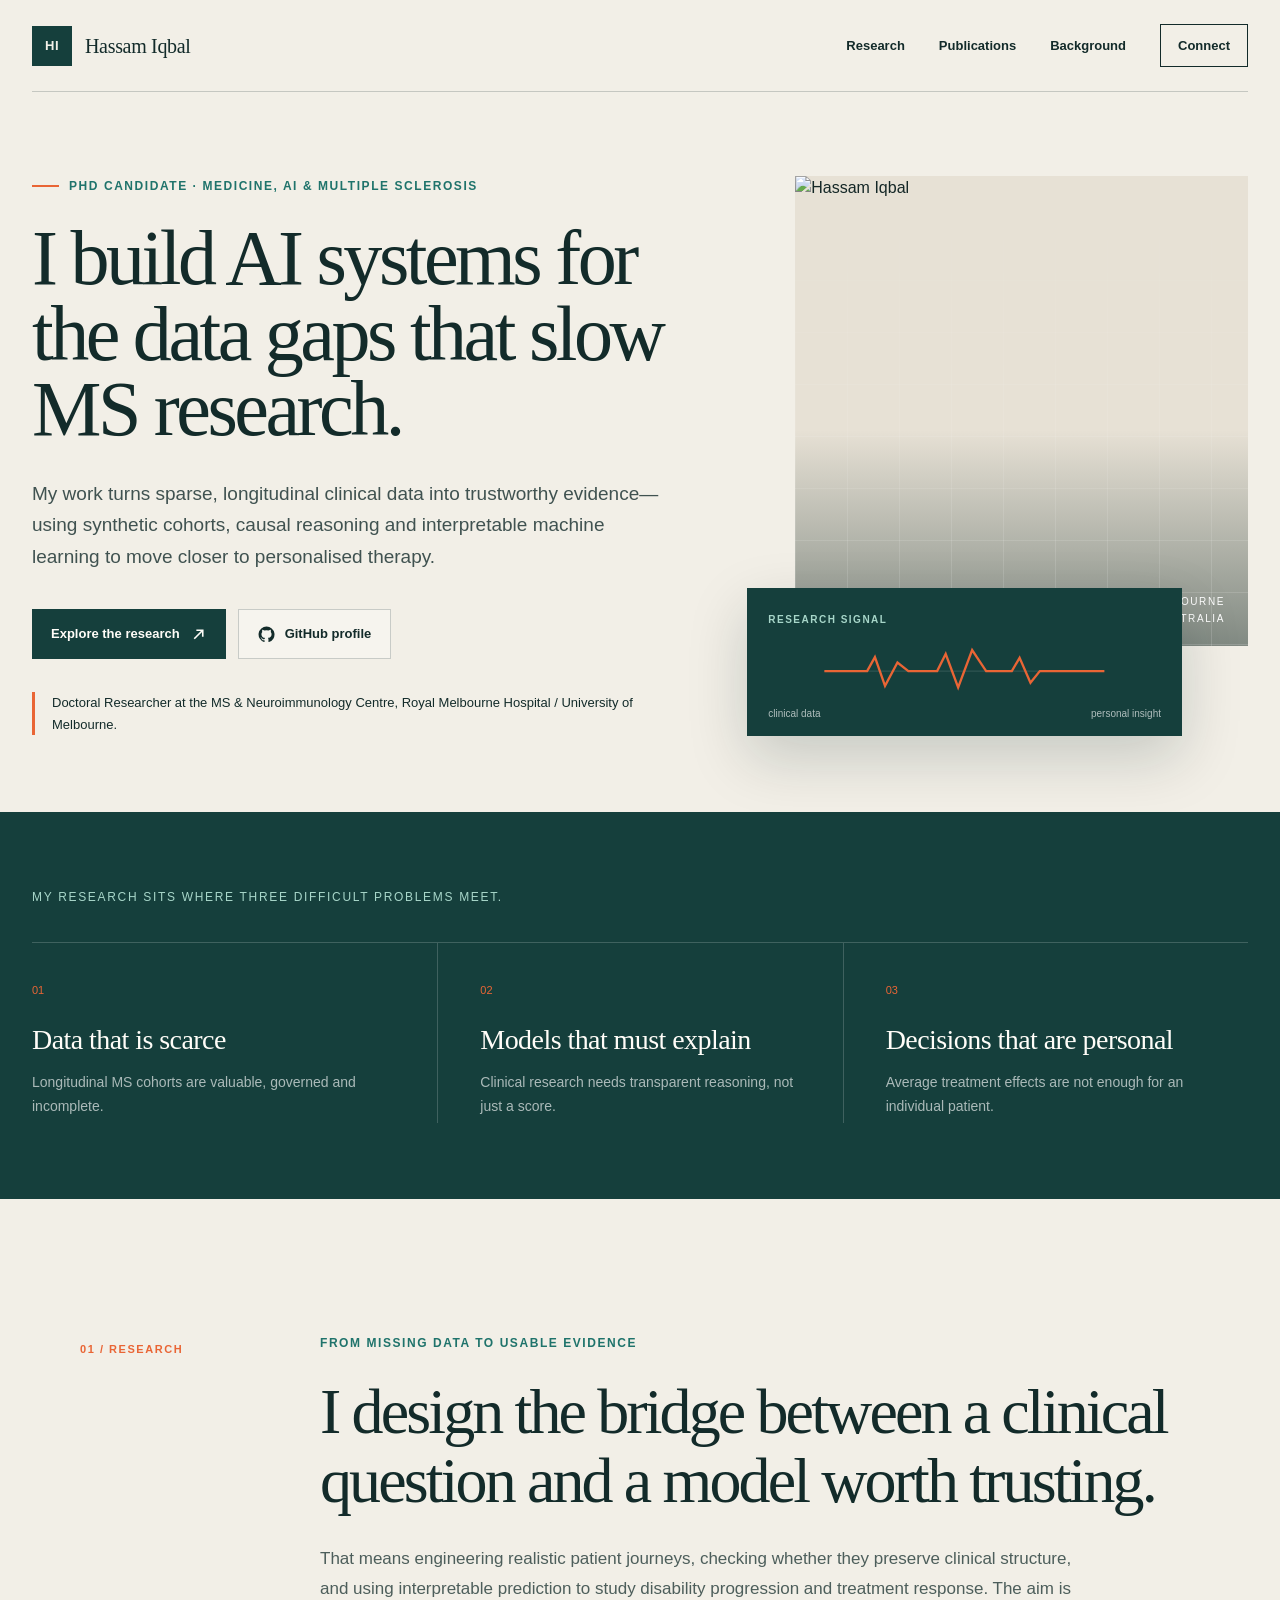
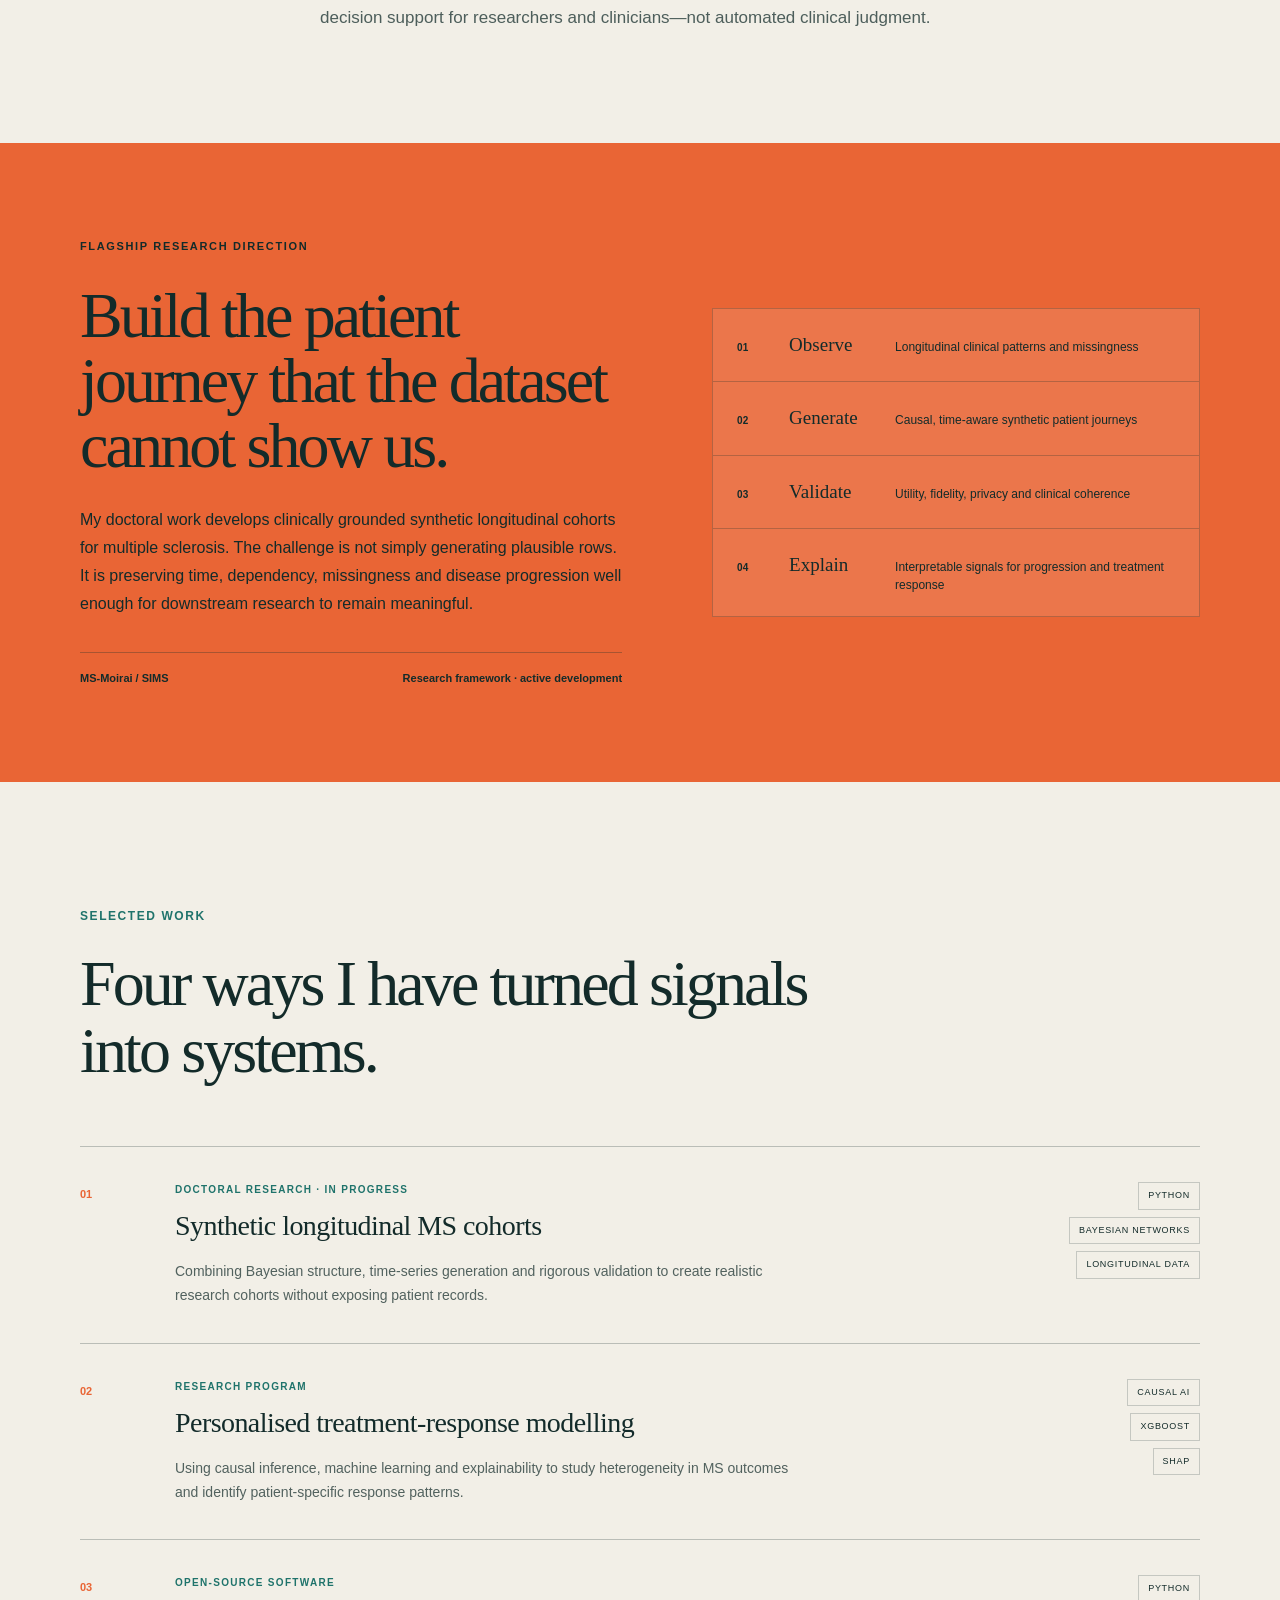
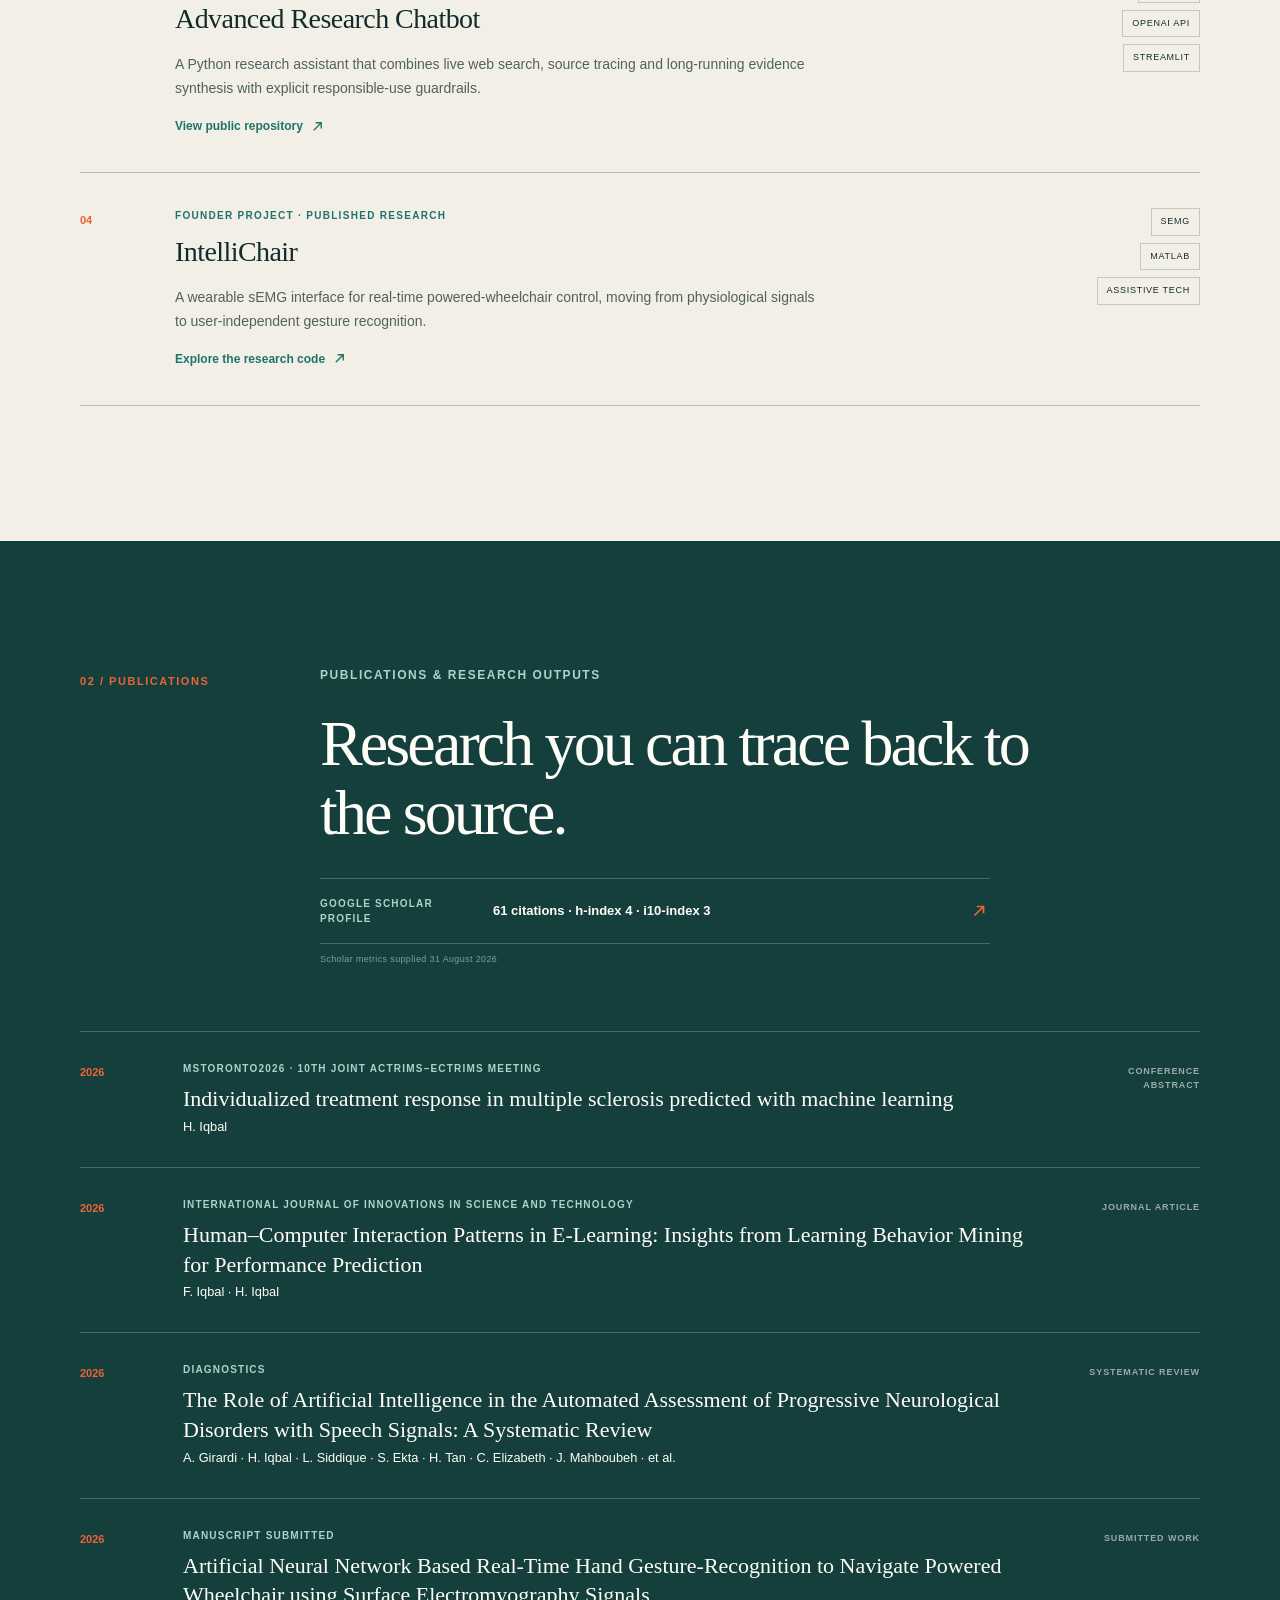
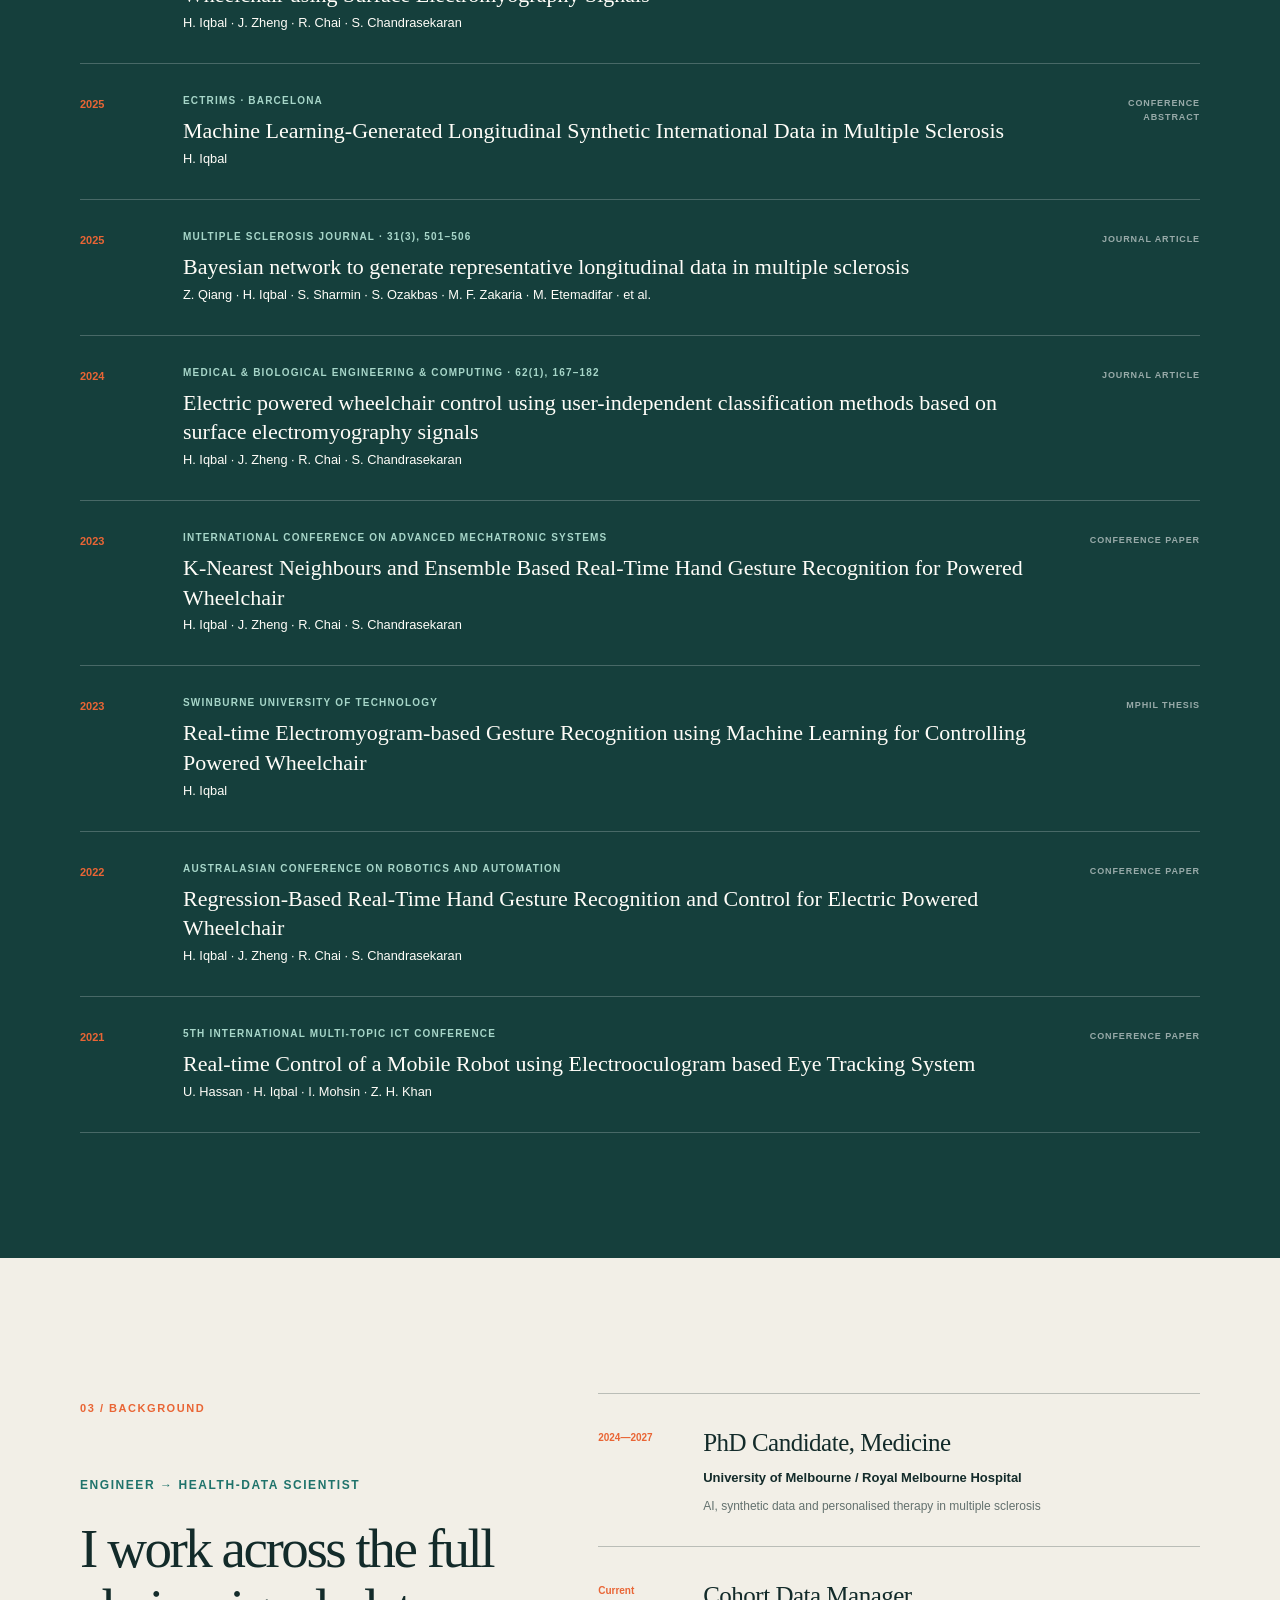
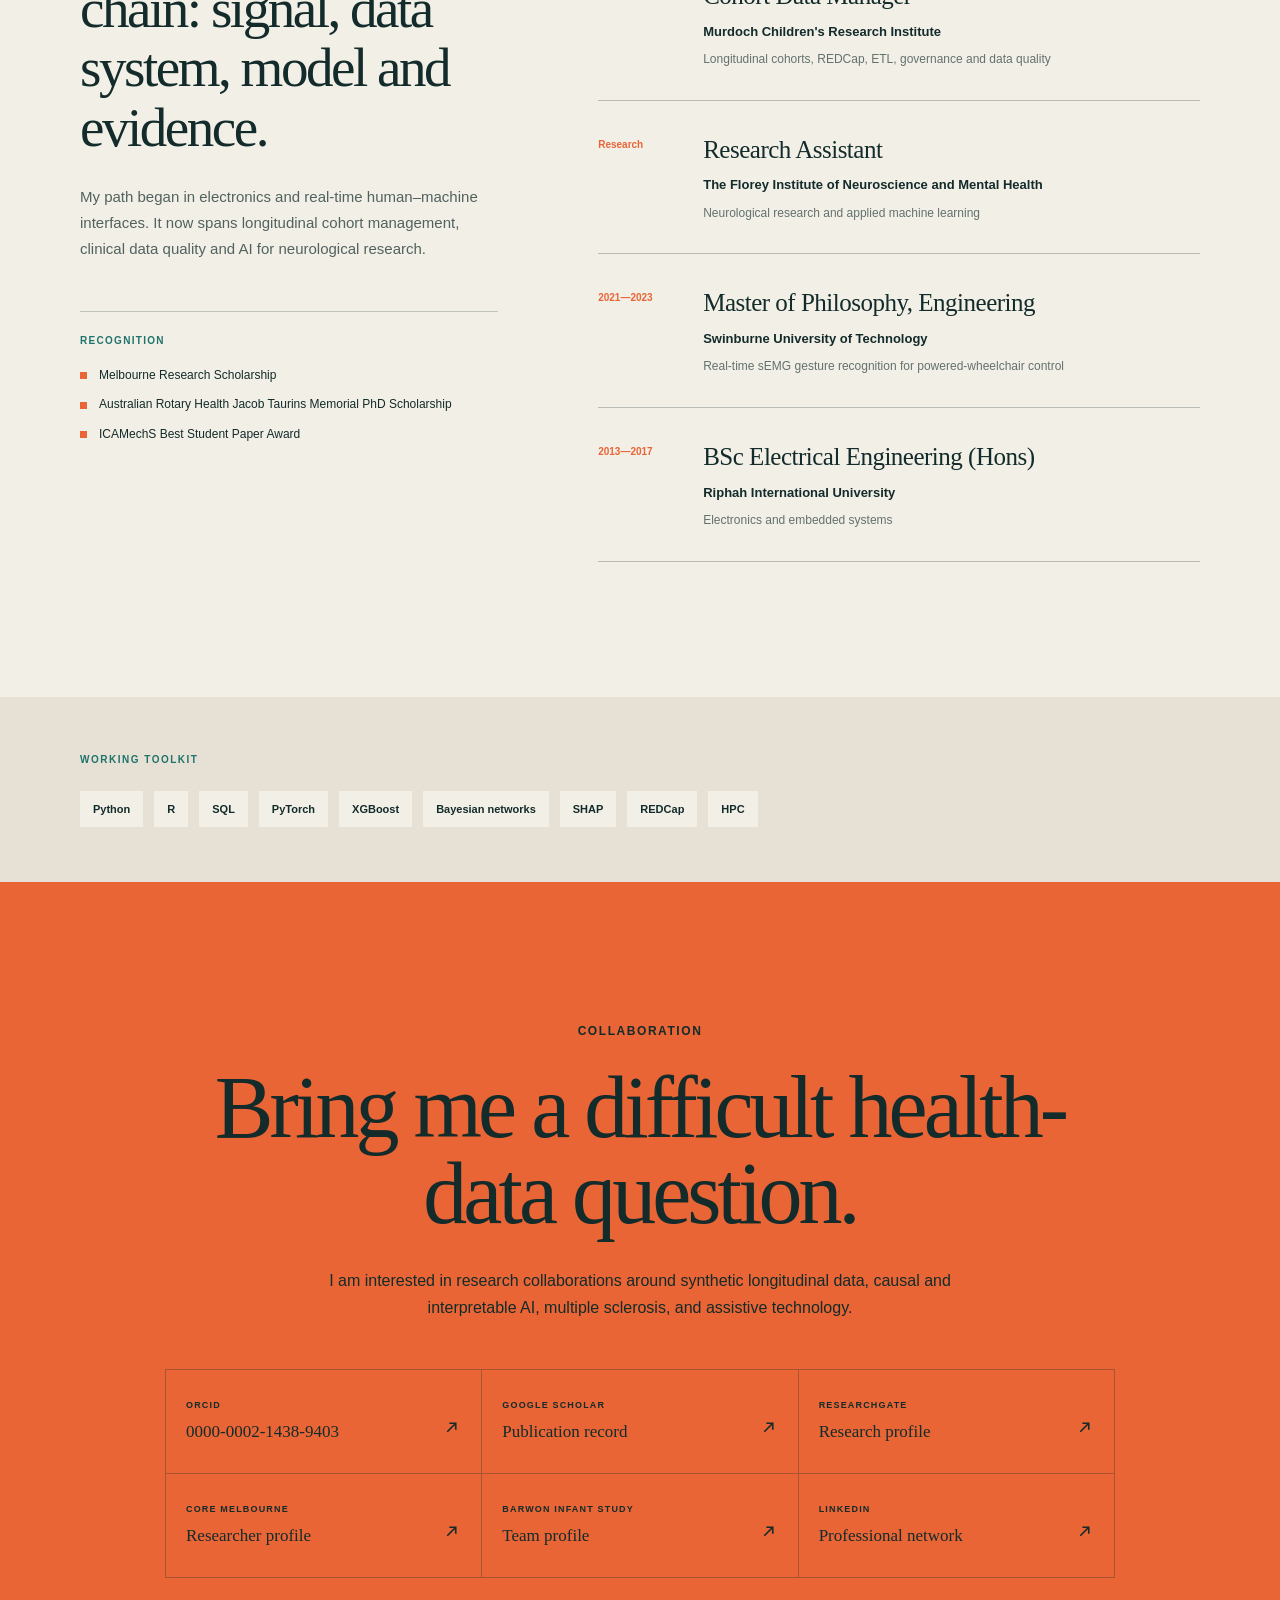
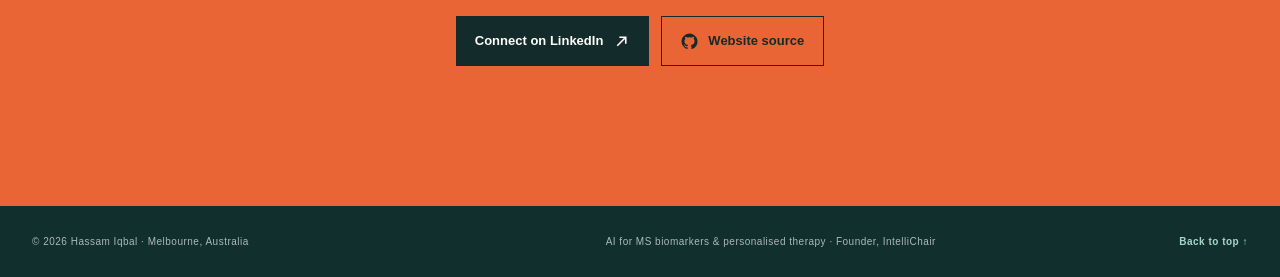
==== commit f3d74daa: "Add publication author details" ====
--- a/index.html
+++ b/index.html
@@ -86,5 +86,5 @@
       }
     </script>
   </head>
-  <body><link rel="preload" as="image" href="https://avatars.githubusercontent.com/u/97586118?v=4"/><main id="top"><header class="site-header"><a class="brand" href="#top" aria-label="Hassam Iqbal, home"><span>HI</span><span class="brand-name">Hassam Iqbal</span></a><nav aria-label="Main navigation"><a href="#research">Research</a><a href="#publications">Publications</a><a href="#background">Background</a><a class="nav-contact" href="#contact">Connect</a></nav></header><section class="hero" aria-labelledby="hero-title"><div class="hero-copy"><p class="eyebrow"><span></span>PhD candidate · Medicine, AI &amp; Multiple Sclerosis</p><h1 id="hero-title">I build AI systems for the data gaps that slow MS research.</h1><p class="hero-lede">My work turns sparse, longitudinal clinical data into trustworthy evidence—using synthetic cohorts, causal reasoning and interpretable machine learning to move closer to personalised therapy.</p><div class="hero-actions"><a class="button button-primary" href="#research">Explore the research <svg viewBox="0 0 16 16" aria-hidden="true"><path d="M4 12 12 4M6 4h6v6" fill="none" stroke="currentColor" stroke-width="1.5"></path></svg></a><a class="button button-secondary" href="https://github.com/hassamiqbal" target="_blank" rel="noreferrer"><svg viewBox="0 0 24 24" aria-hidden="true"><path fill="currentColor" d="M12 .8A11.2 11.2 0 0 0 8.46 22.63c.56.1.77-.24.77-.54v-2.1c-3.13.68-3.79-1.33-3.79-1.33-.51-1.3-1.25-1.65-1.25-1.65-1.02-.7.08-.69.08-.69 1.13.08 1.72 1.16 1.72 1.16 1 1.72 2.63 1.22 3.27.93.1-.73.39-1.22.71-1.5-2.5-.28-5.13-1.25-5.13-5.56 0-1.23.44-2.23 1.16-3.02-.12-.28-.5-1.43.11-2.98 0 0 .95-.3 3.08 1.15a10.7 10.7 0 0 1 5.62 0c2.14-1.45 3.08-1.15 3.08-1.15.61 1.55.23 2.7.11 2.98.72.79 1.16 1.79 1.16 3.02 0 4.32-2.64 5.27-5.15 5.55.4.35.76 1.04.76 2.1v3.12c0 .3.2.65.77.54A11.2 11.2 0 0 0 12 .8Z"></path></svg> GitHub profile</a></div><p class="affiliation">Doctoral Researcher at the MS &amp; Neuroimmunology Centre, Royal Melbourne Hospital / University of Melbourne.</p></div><div class="hero-visual" aria-label="Portrait and research profile of Hassam Iqbal"><div class="portrait-frame"><img src="https://avatars.githubusercontent.com/u/97586118?v=4" alt="Hassam Iqbal"/><div class="portrait-grid" aria-hidden="true"></div><p class="portrait-label">Melbourne<br/>Australia</p></div><div class="signal-card"><span>Research signal</span><svg viewBox="0 0 360 90" role="img" aria-label="A signal moving from clinical data to personalised insight"><path class="signal-base" d="M0 49H360"></path><path class="signal-line" d="M0 49h55l10-18 13 37 16-30 14 11h37l11-22 16 43 18-48 18 27h33l10-17 14 32 12-15h83"></path></svg><div class="signal-legend"><span>clinical data</span><span>personal insight</span></div></div></div></section><section class="positioning" aria-label="Research positioning"><p>My research sits where three difficult problems meet.</p><div class="positioning-grid"><article><span>01</span><h2>Data that is scarce</h2><p>Longitudinal MS cohorts are valuable, governed and incomplete.</p></article><article><span>02</span><h2>Models that must explain</h2><p>Clinical research needs transparent reasoning, not just a score.</p></article><article><span>03</span><h2>Decisions that are personal</h2><p>Average treatment effects are not enough for an individual patient.</p></article></div></section><section class="research-intro" id="research"><div class="section-index">01 / Research</div><div><p class="kicker">From missing data to usable evidence</p><h2>I design the bridge between a clinical question and a model worth trusting.</h2><p>That means engineering realistic patient journeys, checking whether they preserve clinical structure, and using interpretable prediction to study disability progression and treatment response. The aim is decision support for researchers and clinicians—not automated clinical judgment.</p></div></section><section class="flagship" aria-labelledby="flagship-title"><div class="flagship-copy"><p class="flagship-label">Flagship research direction</p><h2 id="flagship-title">Build the patient journey that the dataset cannot show us.</h2><p>My doctoral work develops clinically grounded synthetic longitudinal cohorts for multiple sclerosis. The challenge is not simply generating plausible rows. It is preserving time, dependency, missingness and disease progression well enough for downstream research to remain meaningful.</p><div class="flagship-note"><span>MS-Moirai / SIMS</span><span>Research framework · active development</span></div></div><div class="journey" aria-label="Research workflow from governed data to interpretable insight"><div class="journey-row"><span>01</span><strong>Observe</strong><p>Longitudinal clinical patterns and missingness</p></div><div class="journey-row"><span>02</span><strong>Generate</strong><p>Causal, time-aware synthetic patient journeys</p></div><div class="journey-row"><span>03</span><strong>Validate</strong><p>Utility, fidelity, privacy and clinical coherence</p></div><div class="journey-row"><span>04</span><strong>Explain</strong><p>Interpretable signals for progression and treatment response</p></div></div></section><section class="project-section"><div class="project-heading"><p class="kicker">Selected work</p><h2>Four ways I have turned signals into systems.</h2></div><div class="project-list"><article class="project-row"><div class="project-number">01</div><div><p class="project-status">Doctoral research · in progress</p><h3>Synthetic longitudinal MS cohorts</h3><p>Combining Bayesian structure, time-series generation and rigorous validation to create realistic research cohorts without exposing patient records.</p></div><div class="project-tags"><span>Python</span><span>Bayesian networks</span><span>Longitudinal data</span></div></article><article class="project-row"><div class="project-number">02</div><div><p class="project-status">Research program</p><h3>Personalised treatment-response modelling</h3><p>Using causal inference, machine learning and explainability to study heterogeneity in MS outcomes and identify patient-specific response patterns.</p></div><div class="project-tags"><span>Causal AI</span><span>XGBoost</span><span>SHAP</span></div></article><article class="project-row"><div class="project-number">03</div><div><p class="project-status">Open-source software</p><h3>Advanced Research Chatbot</h3><p>A Python research assistant that combines live web search, source tracing and long-running evidence synthesis with explicit responsible-use guardrails.</p><a href="https://github.com/hassamiqbal/advanced-research-chatbot" target="_blank" rel="noreferrer">View public repository <svg viewBox="0 0 16 16" aria-hidden="true"><path d="M4 12 12 4M6 4h6v6" fill="none" stroke="currentColor" stroke-width="1.5"></path></svg></a></div><div class="project-tags"><span>Python</span><span>OpenAI API</span><span>Streamlit</span></div></article><article class="project-row"><div class="project-number">04</div><div><p class="project-status">Founder project · published research</p><h3>IntelliChair</h3><p>A wearable sEMG interface for real-time powered-wheelchair control, moving from physiological signals to user-independent gesture recognition.</p><a href="https://github.com/hassamiqbal/MC-SVM-based-Hand-Gesture-Recognition-for-Powered-Wheelchair" target="_blank" rel="noreferrer">Explore the research code <svg viewBox="0 0 16 16" aria-hidden="true"><path d="M4 12 12 4M6 4h6v6" fill="none" stroke="currentColor" stroke-width="1.5"></path></svg></a></div><div class="project-tags"><span>sEMG</span><span>MATLAB</span><span>Assistive tech</span></div></article></div></section><section class="publications" id="publications"><div class="publication-head"><div class="section-index">02 / Publications</div><div><p class="kicker">Publications &amp; research outputs</p><h2>Research you can trace back to the source.</h2><a class="scholar-link" href="https://scholar.google.com/citations?user=InTnUEIAAAAJ&amp;hl=en" target="_blank" rel="noreferrer"><span>Google Scholar profile</span><strong>61 citations · h-index 4 · i10-index 3</strong><svg viewBox="0 0 16 16" aria-hidden="true"><path d="M4 12 12 4M6 4h6v6" fill="none" stroke="currentColor" stroke-width="1.5"></path></svg></a><small class="scholar-date">Scholar metrics supplied 31 August 2026</small></div></div><div class="publication-list"><a class="publication-row" href="https://scholar.google.com/citations?view_op=view_citation&amp;hl=en&amp;user=InTnUEIAAAAJ&amp;citation_for_view=InTnUEIAAAAJ:LPZeul_q3PIC" target="_blank" rel="noreferrer"><span>2026</span><div><p>MSToronto2026 · 10th Joint ACTRIMS–ECTRIMS Meeting</p><h3>Individualized treatment response in multiple sclerosis predicted with machine learning</h3></div><span class="publication-type">Conference abstract</span></a><a class="publication-row" href="https://scholar.google.com/citations?view_op=view_citation&amp;hl=en&amp;user=InTnUEIAAAAJ&amp;citation_for_view=InTnUEIAAAAJ:5Ul4iDaHHb8C" target="_blank" rel="noreferrer"><span>2026</span><div><p>International Journal of Innovations in Science and Technology</p><h3>Human–Computer Interaction Patterns in E-Learning: Insights from Learning Behavior Mining for Performance Prediction</h3></div><span class="publication-type">Journal article</span></a><a class="publication-row" href="https://scholar.google.com/citations?view_op=view_citation&amp;hl=en&amp;user=InTnUEIAAAAJ&amp;citation_for_view=InTnUEIAAAAJ:tOudhMTPpwUC" target="_blank" rel="noreferrer"><span>2026</span><div><p>Diagnostics</p><h3>The Role of Artificial Intelligence in the Automated Assessment of Progressive Neurological Disorders with Speech Signals: A Systematic Review</h3></div><span class="publication-type">Systematic review</span></a><a class="publication-row" href="https://scholar.google.com/citations?view_op=view_citation&amp;hl=en&amp;user=InTnUEIAAAAJ&amp;citation_for_view=InTnUEIAAAAJ:Y0pCki6q_DkC" target="_blank" rel="noreferrer"><span>2026</span><div><p>Manuscript submitted</p><h3>Artificial Neural Network Based Real-Time Hand Gesture-Recognition to Navigate Powered Wheelchair using Surface Electromyography Signals</h3></div><span class="publication-type">Submitted work</span></a><a class="publication-row" href="https://scholar.google.com/citations?view_op=view_citation&amp;hl=en&amp;user=InTnUEIAAAAJ&amp;citation_for_view=InTnUEIAAAAJ:geHnlv5EZngC" target="_blank" rel="noreferrer"><span>2025</span><div><p>ECTRIMS · Barcelona</p><h3>Machine Learning-Generated Longitudinal Synthetic International Data in Multiple Sclerosis</h3></div><span class="publication-type">Conference abstract</span></a><a class="publication-row" href="https://scholar.google.com/citations?view_op=view_citation&amp;hl=en&amp;user=InTnUEIAAAAJ&amp;citation_for_view=InTnUEIAAAAJ:KxtntwgDAa4C" target="_blank" rel="noreferrer"><span>2025</span><div><p>Multiple Sclerosis Journal · 31(3), 501–506</p><h3>Bayesian network to generate representative longitudinal data in multiple sclerosis</h3></div><span class="publication-type">Journal article</span></a><a class="publication-row" href="https://doi.org/10.1007/s11517-023-02921-z" target="_blank" rel="noreferrer"><span>2024</span><div><p>Medical &amp; Biological Engineering &amp; Computing · 62(1), 167–182</p><h3>Electric powered wheelchair control using user-independent classification methods based on surface electromyography signals</h3></div><span class="publication-type">Journal article</span></a><a class="publication-row" href="https://doi.org/10.1109/ICAMechS59878.2023.10272954" target="_blank" rel="noreferrer"><span>2023</span><div><p>International Conference on Advanced Mechatronic Systems</p><h3>K-Nearest Neighbours and Ensemble Based Real-Time Hand Gesture Recognition for Powered Wheelchair</h3></div><span class="publication-type">Conference paper</span></a><a class="publication-row" href="https://scholar.google.com/citations?view_op=view_citation&amp;hl=en&amp;user=InTnUEIAAAAJ&amp;citation_for_view=InTnUEIAAAAJ:fPk4N6BV_jEC" target="_blank" rel="noreferrer"><span>2023</span><div><p>Swinburne University of Technology</p><h3>Real-time Electromyogram-based Gesture Recognition using Machine Learning for Controlling Powered Wheelchair</h3></div><span class="publication-type">MPhil thesis</span></a><a class="publication-row" href="https://hdl.handle.net/10453/170324" target="_blank" rel="noreferrer"><span>2022</span><div><p>Australasian Conference on Robotics and Automation</p><h3>Regression-Based Real-Time Hand Gesture Recognition and Control for Electric Powered Wheelchair</h3></div><span class="publication-type">Conference paper</span></a><a class="publication-row" href="https://scholar.google.com/citations?view_op=view_citation&amp;hl=en&amp;user=InTnUEIAAAAJ&amp;citation_for_view=InTnUEIAAAAJ:u-x6o8ySG0sC" target="_blank" rel="noreferrer"><span>2021</span><div><p>5th International Multi-topic ICT Conference</p><h3>Real-time Control of a Mobile Robot using Electrooculogram based Eye Tracking System</h3></div><span class="publication-type">Conference paper</span></a></div></section><section class="background" id="background"><div class="background-copy"><div class="section-index">03 / Background</div><p class="kicker">Engineer → health-data scientist</p><h2>I work across the full chain: signal, data system, model and evidence.</h2><p>My path began in electronics and real-time human–machine interfaces. It now spans longitudinal cohort management, clinical data quality and AI for neurological research.</p><div class="award-block"><p>Recognition</p><ul><li>Melbourne Research Scholarship</li><li>Australian Rotary Health Jacob Taurins Memorial PhD Scholarship</li><li>ICAMechS Best Student Paper Award</li></ul></div></div><div class="timeline"><article><span>2024—2027</span><h3>PhD Candidate, Medicine</h3><p>University of Melbourne / Royal Melbourne Hospital</p><small>AI, synthetic data and personalised therapy in multiple sclerosis</small></article><article><span>Current</span><h3>Cohort Data Manager</h3><p>Murdoch Children&#x27;s Research Institute</p><small>Longitudinal cohorts, REDCap, ETL, governance and data quality</small></article><article><span>Research</span><h3>Research Assistant</h3><p>The Florey Institute of Neuroscience and Mental Health</p><small>Neurological research and applied machine learning</small></article><article><span>2021—2023</span><h3>Master of Philosophy, Engineering</h3><p>Swinburne University of Technology</p><small>Real-time sEMG gesture recognition for powered-wheelchair control</small></article><article><span>2013—2017</span><h3>BSc Electrical Engineering (Hons)</h3><p>Riphah International University</p><small>Electronics and embedded systems</small></article></div></section><section class="toolkit" aria-label="Technical toolkit"><p>Working toolkit</p><div><span>Python</span><span>R</span><span>SQL</span><span>PyTorch</span><span>XGBoost</span><span>Bayesian networks</span><span>SHAP</span><span>REDCap</span><span>HPC</span></div></section><section class="contact" id="contact"><p class="kicker">Collaboration</p><h2>Bring me a difficult health-data question.</h2><p>I am interested in research collaborations around synthetic longitudinal data, causal and interpretable AI, multiple sclerosis, and assistive technology.</p><div class="profile-links" aria-label="Hassam Iqbal&#x27;s professional profiles"><a href="https://orcid.org/0000-0002-1438-9403" target="_blank" rel="noreferrer"><span>ORCID</span><strong>0000-0002-1438-9403</strong><svg viewBox="0 0 16 16" aria-hidden="true"><path d="M4 12 12 4M6 4h6v6" fill="none" stroke="currentColor" stroke-width="1.5"></path></svg></a><a href="https://scholar.google.com/citations?user=InTnUEIAAAAJ&amp;hl=en" target="_blank" rel="noreferrer"><span>Google Scholar</span><strong>Publication record</strong><svg viewBox="0 0 16 16" aria-hidden="true"><path d="M4 12 12 4M6 4h6v6" fill="none" stroke="currentColor" stroke-width="1.5"></path></svg></a><a href="https://www.researchgate.net/profile/Hassam-Iqbal?ev=hdr_xprf" target="_blank" rel="noreferrer"><span>ResearchGate</span><strong>Research profile</strong><svg viewBox="0 0 16 16" aria-hidden="true"><path d="M4 12 12 4M6 4h6v6" fill="none" stroke="currentColor" stroke-width="1.5"></path></svg></a><a href="https://core.melbourne/mr-hassam-iqbal/" target="_blank" rel="noreferrer"><span>CORe Melbourne</span><strong>Researcher profile</strong><svg viewBox="0 0 16 16" aria-hidden="true"><path d="M4 12 12 4M6 4h6v6" fill="none" stroke="currentColor" stroke-width="1.5"></path></svg></a><a href="https://barwoninfantstudy.org.au/team/hassam-iqbal/" target="_blank" rel="noreferrer"><span>Barwon Infant Study</span><strong>Team profile</strong><svg viewBox="0 0 16 16" aria-hidden="true"><path d="M4 12 12 4M6 4h6v6" fill="none" stroke="currentColor" stroke-width="1.5"></path></svg></a><a href="https://www.linkedin.com/in/hassam-iqbal-340680117/" target="_blank" rel="noreferrer"><span>LinkedIn</span><strong>Professional network</strong><svg viewBox="0 0 16 16" aria-hidden="true"><path d="M4 12 12 4M6 4h6v6" fill="none" stroke="currentColor" stroke-width="1.5"></path></svg></a></div><div class="contact-actions"><a class="button contact-primary" href="https://www.linkedin.com/in/hassam-iqbal-340680117/" target="_blank" rel="noreferrer">Connect on LinkedIn <svg viewBox="0 0 16 16" aria-hidden="true"><path d="M4 12 12 4M6 4h6v6" fill="none" stroke="currentColor" stroke-width="1.5"></path></svg></a><a class="button contact-secondary" href="https://github.com/hassamiqbal/hassamiqbal.github.io" target="_blank" rel="noreferrer"><svg viewBox="0 0 24 24" aria-hidden="true"><path fill="currentColor" d="M12 .8A11.2 11.2 0 0 0 8.46 22.63c.56.1.77-.24.77-.54v-2.1c-3.13.68-3.79-1.33-3.79-1.33-.51-1.3-1.25-1.65-1.25-1.65-1.02-.7.08-.69.08-.69 1.13.08 1.72 1.16 1.72 1.16 1 1.72 2.63 1.22 3.27.93.1-.73.39-1.22.71-1.5-2.5-.28-5.13-1.25-5.13-5.56 0-1.23.44-2.23 1.16-3.02-.12-.28-.5-1.43.11-2.98 0 0 .95-.3 3.08 1.15a10.7 10.7 0 0 1 5.62 0c2.14-1.45 3.08-1.15 3.08-1.15.61 1.55.23 2.7.11 2.98.72.79 1.16 1.79 1.16 3.02 0 4.32-2.64 5.27-5.15 5.55.4.35.76 1.04.76 2.1v3.12c0 .3.2.65.77.54A11.2 11.2 0 0 0 12 .8Z"></path></svg> Website source</a></div></section><footer><p>© 2026 Hassam Iqbal · Melbourne, Australia</p><p>AI for MS biomarkers &amp; personalised therapy · Founder, IntelliChair</p><a href="#top">Back to top ↑</a></footer></main></body>
+  <body><link rel="preload" as="image" href="https://avatars.githubusercontent.com/u/97586118?v=4"/><main id="top"><header class="site-header"><a class="brand" href="#top" aria-label="Hassam Iqbal, home"><span>HI</span><span class="brand-name">Hassam Iqbal</span></a><nav aria-label="Main navigation"><a href="#research">Research</a><a href="#publications">Publications</a><a href="#background">Background</a><a class="nav-contact" href="#contact">Connect</a></nav></header><section class="hero" aria-labelledby="hero-title"><div class="hero-copy"><p class="eyebrow"><span></span>PhD candidate · Medicine, AI &amp; Multiple Sclerosis</p><h1 id="hero-title">I build AI systems for the data gaps that slow MS research.</h1><p class="hero-lede">My work turns sparse, longitudinal clinical data into trustworthy evidence—using synthetic cohorts, causal reasoning and interpretable machine learning to move closer to personalised therapy.</p><div class="hero-actions"><a class="button button-primary" href="#research">Explore the research <svg viewBox="0 0 16 16" aria-hidden="true"><path d="M4 12 12 4M6 4h6v6" fill="none" stroke="currentColor" stroke-width="1.5"></path></svg></a><a class="button button-secondary" href="https://github.com/hassamiqbal" target="_blank" rel="noreferrer"><svg viewBox="0 0 24 24" aria-hidden="true"><path fill="currentColor" d="M12 .8A11.2 11.2 0 0 0 8.46 22.63c.56.1.77-.24.77-.54v-2.1c-3.13.68-3.79-1.33-3.79-1.33-.51-1.3-1.25-1.65-1.25-1.65-1.02-.7.08-.69.08-.69 1.13.08 1.72 1.16 1.72 1.16 1 1.72 2.63 1.22 3.27.93.1-.73.39-1.22.71-1.5-2.5-.28-5.13-1.25-5.13-5.56 0-1.23.44-2.23 1.16-3.02-.12-.28-.5-1.43.11-2.98 0 0 .95-.3 3.08 1.15a10.7 10.7 0 0 1 5.62 0c2.14-1.45 3.08-1.15 3.08-1.15.61 1.55.23 2.7.11 2.98.72.79 1.16 1.79 1.16 3.02 0 4.32-2.64 5.27-5.15 5.55.4.35.76 1.04.76 2.1v3.12c0 .3.2.65.77.54A11.2 11.2 0 0 0 12 .8Z"></path></svg> GitHub profile</a></div><p class="affiliation">Doctoral Researcher at the MS &amp; Neuroimmunology Centre, Royal Melbourne Hospital / University of Melbourne.</p></div><div class="hero-visual" aria-label="Portrait and research profile of Hassam Iqbal"><div class="portrait-frame"><img src="https://avatars.githubusercontent.com/u/97586118?v=4" alt="Hassam Iqbal"/><div class="portrait-grid" aria-hidden="true"></div><p class="portrait-label">Melbourne<br/>Australia</p></div><div class="signal-card"><span>Research signal</span><svg viewBox="0 0 360 90" role="img" aria-label="A signal moving from clinical data to personalised insight"><path class="signal-base" d="M0 49H360"></path><path class="signal-line" d="M0 49h55l10-18 13 37 16-30 14 11h37l11-22 16 43 18-48 18 27h33l10-17 14 32 12-15h83"></path></svg><div class="signal-legend"><span>clinical data</span><span>personal insight</span></div></div></div></section><section class="positioning" aria-label="Research positioning"><p>My research sits where three difficult problems meet.</p><div class="positioning-grid"><article><span>01</span><h2>Data that is scarce</h2><p>Longitudinal MS cohorts are valuable, governed and incomplete.</p></article><article><span>02</span><h2>Models that must explain</h2><p>Clinical research needs transparent reasoning, not just a score.</p></article><article><span>03</span><h2>Decisions that are personal</h2><p>Average treatment effects are not enough for an individual patient.</p></article></div></section><section class="research-intro" id="research"><div class="section-index">01 / Research</div><div><p class="kicker">From missing data to usable evidence</p><h2>I design the bridge between a clinical question and a model worth trusting.</h2><p>That means engineering realistic patient journeys, checking whether they preserve clinical structure, and using interpretable prediction to study disability progression and treatment response. The aim is decision support for researchers and clinicians—not automated clinical judgment.</p></div></section><section class="flagship" aria-labelledby="flagship-title"><div class="flagship-copy"><p class="flagship-label">Flagship research direction</p><h2 id="flagship-title">Build the patient journey that the dataset cannot show us.</h2><p>My doctoral work develops clinically grounded synthetic longitudinal cohorts for multiple sclerosis. The challenge is not simply generating plausible rows. It is preserving time, dependency, missingness and disease progression well enough for downstream research to remain meaningful.</p><div class="flagship-note"><span>MS-Moirai / SIMS</span><span>Research framework · active development</span></div></div><div class="journey" aria-label="Research workflow from governed data to interpretable insight"><div class="journey-row"><span>01</span><strong>Observe</strong><p>Longitudinal clinical patterns and missingness</p></div><div class="journey-row"><span>02</span><strong>Generate</strong><p>Causal, time-aware synthetic patient journeys</p></div><div class="journey-row"><span>03</span><strong>Validate</strong><p>Utility, fidelity, privacy and clinical coherence</p></div><div class="journey-row"><span>04</span><strong>Explain</strong><p>Interpretable signals for progression and treatment response</p></div></div></section><section class="project-section"><div class="project-heading"><p class="kicker">Selected work</p><h2>Four ways I have turned signals into systems.</h2></div><div class="project-list"><article class="project-row"><div class="project-number">01</div><div><p class="project-status">Doctoral research · in progress</p><h3>Synthetic longitudinal MS cohorts</h3><p>Combining Bayesian structure, time-series generation and rigorous validation to create realistic research cohorts without exposing patient records.</p></div><div class="project-tags"><span>Python</span><span>Bayesian networks</span><span>Longitudinal data</span></div></article><article class="project-row"><div class="project-number">02</div><div><p class="project-status">Research program</p><h3>Personalised treatment-response modelling</h3><p>Using causal inference, machine learning and explainability to study heterogeneity in MS outcomes and identify patient-specific response patterns.</p></div><div class="project-tags"><span>Causal AI</span><span>XGBoost</span><span>SHAP</span></div></article><article class="project-row"><div class="project-number">03</div><div><p class="project-status">Open-source software</p><h3>Advanced Research Chatbot</h3><p>A Python research assistant that combines live web search, source tracing and long-running evidence synthesis with explicit responsible-use guardrails.</p><a href="https://github.com/hassamiqbal/advanced-research-chatbot" target="_blank" rel="noreferrer">View public repository <svg viewBox="0 0 16 16" aria-hidden="true"><path d="M4 12 12 4M6 4h6v6" fill="none" stroke="currentColor" stroke-width="1.5"></path></svg></a></div><div class="project-tags"><span>Python</span><span>OpenAI API</span><span>Streamlit</span></div></article><article class="project-row"><div class="project-number">04</div><div><p class="project-status">Founder project · published research</p><h3>IntelliChair</h3><p>A wearable sEMG interface for real-time powered-wheelchair control, moving from physiological signals to user-independent gesture recognition.</p><a href="https://github.com/hassamiqbal/MC-SVM-based-Hand-Gesture-Recognition-for-Powered-Wheelchair" target="_blank" rel="noreferrer">Explore the research code <svg viewBox="0 0 16 16" aria-hidden="true"><path d="M4 12 12 4M6 4h6v6" fill="none" stroke="currentColor" stroke-width="1.5"></path></svg></a></div><div class="project-tags"><span>sEMG</span><span>MATLAB</span><span>Assistive tech</span></div></article></div></section><section class="publications" id="publications"><div class="publication-head"><div class="section-index">02 / Publications</div><div><p class="kicker">Publications &amp; research outputs</p><h2>Research you can trace back to the source.</h2><a class="scholar-link" href="https://scholar.google.com/citations?user=InTnUEIAAAAJ&amp;hl=en" target="_blank" rel="noreferrer"><span>Google Scholar profile</span><strong>61 citations · h-index 4 · i10-index 3</strong><svg viewBox="0 0 16 16" aria-hidden="true"><path d="M4 12 12 4M6 4h6v6" fill="none" stroke="currentColor" stroke-width="1.5"></path></svg></a><small class="scholar-date">Scholar metrics supplied 31 August 2026</small></div></div><div class="publication-list"><a class="publication-row" href="https://scholar.google.com/citations?view_op=view_citation&amp;hl=en&amp;user=InTnUEIAAAAJ&amp;citation_for_view=InTnUEIAAAAJ:LPZeul_q3PIC" target="_blank" rel="noreferrer"><span>2026</span><div><p>MSToronto2026 · 10th Joint ACTRIMS–ECTRIMS Meeting</p><h3>Individualized treatment response in multiple sclerosis predicted with machine learning</h3><small class="publication-authors">H. Iqbal</small></div><span class="publication-type">Conference abstract</span></a><a class="publication-row" href="https://scholar.google.com/citations?view_op=view_citation&amp;hl=en&amp;user=InTnUEIAAAAJ&amp;citation_for_view=InTnUEIAAAAJ:5Ul4iDaHHb8C" target="_blank" rel="noreferrer"><span>2026</span><div><p>International Journal of Innovations in Science and Technology</p><h3>Human–Computer Interaction Patterns in E-Learning: Insights from Learning Behavior Mining for Performance Prediction</h3><small class="publication-authors">F. Iqbal · H. Iqbal</small></div><span class="publication-type">Journal article</span></a><a class="publication-row" href="https://scholar.google.com/citations?view_op=view_citation&amp;hl=en&amp;user=InTnUEIAAAAJ&amp;citation_for_view=InTnUEIAAAAJ:tOudhMTPpwUC" target="_blank" rel="noreferrer"><span>2026</span><div><p>Diagnostics</p><h3>The Role of Artificial Intelligence in the Automated Assessment of Progressive Neurological Disorders with Speech Signals: A Systematic Review</h3><small class="publication-authors">A. Girardi · H. Iqbal · L. Siddique · S. Ekta · H. Tan · C. Elizabeth · J. Mahboubeh · et al.</small></div><span class="publication-type">Systematic review</span></a><a class="publication-row" href="https://scholar.google.com/citations?view_op=view_citation&amp;hl=en&amp;user=InTnUEIAAAAJ&amp;citation_for_view=InTnUEIAAAAJ:Y0pCki6q_DkC" target="_blank" rel="noreferrer"><span>2026</span><div><p>Manuscript submitted</p><h3>Artificial Neural Network Based Real-Time Hand Gesture-Recognition to Navigate Powered Wheelchair using Surface Electromyography Signals</h3><small class="publication-authors">H. Iqbal · J. Zheng · R. Chai · S. Chandrasekaran</small></div><span class="publication-type">Submitted work</span></a><a class="publication-row" href="https://scholar.google.com/citations?view_op=view_citation&amp;hl=en&amp;user=InTnUEIAAAAJ&amp;citation_for_view=InTnUEIAAAAJ:geHnlv5EZngC" target="_blank" rel="noreferrer"><span>2025</span><div><p>ECTRIMS · Barcelona</p><h3>Machine Learning-Generated Longitudinal Synthetic International Data in Multiple Sclerosis</h3><small class="publication-authors">H. Iqbal</small></div><span class="publication-type">Conference abstract</span></a><a class="publication-row" href="https://scholar.google.com/citations?view_op=view_citation&amp;hl=en&amp;user=InTnUEIAAAAJ&amp;citation_for_view=InTnUEIAAAAJ:KxtntwgDAa4C" target="_blank" rel="noreferrer"><span>2025</span><div><p>Multiple Sclerosis Journal · 31(3), 501–506</p><h3>Bayesian network to generate representative longitudinal data in multiple sclerosis</h3><small class="publication-authors">Z. Qiang · H. Iqbal · S. Sharmin · S. Ozakbas · M. F. Zakaria · M. Etemadifar · et al.</small></div><span class="publication-type">Journal article</span></a><a class="publication-row" href="https://doi.org/10.1007/s11517-023-02921-z" target="_blank" rel="noreferrer"><span>2024</span><div><p>Medical &amp; Biological Engineering &amp; Computing · 62(1), 167–182</p><h3>Electric powered wheelchair control using user-independent classification methods based on surface electromyography signals</h3><small class="publication-authors">H. Iqbal · J. Zheng · R. Chai · S. Chandrasekaran</small></div><span class="publication-type">Journal article</span></a><a class="publication-row" href="https://doi.org/10.1109/ICAMechS59878.2023.10272954" target="_blank" rel="noreferrer"><span>2023</span><div><p>International Conference on Advanced Mechatronic Systems</p><h3>K-Nearest Neighbours and Ensemble Based Real-Time Hand Gesture Recognition for Powered Wheelchair</h3><small class="publication-authors">H. Iqbal · J. Zheng · R. Chai · S. Chandrasekaran</small></div><span class="publication-type">Conference paper</span></a><a class="publication-row" href="https://scholar.google.com/citations?view_op=view_citation&amp;hl=en&amp;user=InTnUEIAAAAJ&amp;citation_for_view=InTnUEIAAAAJ:fPk4N6BV_jEC" target="_blank" rel="noreferrer"><span>2023</span><div><p>Swinburne University of Technology</p><h3>Real-time Electromyogram-based Gesture Recognition using Machine Learning for Controlling Powered Wheelchair</h3><small class="publication-authors">H. Iqbal</small></div><span class="publication-type">MPhil thesis</span></a><a class="publication-row" href="https://hdl.handle.net/10453/170324" target="_blank" rel="noreferrer"><span>2022</span><div><p>Australasian Conference on Robotics and Automation</p><h3>Regression-Based Real-Time Hand Gesture Recognition and Control for Electric Powered Wheelchair</h3><small class="publication-authors">H. Iqbal · J. Zheng · R. Chai · S. Chandrasekaran</small></div><span class="publication-type">Conference paper</span></a><a class="publication-row" href="https://scholar.google.com/citations?view_op=view_citation&amp;hl=en&amp;user=InTnUEIAAAAJ&amp;citation_for_view=InTnUEIAAAAJ:u-x6o8ySG0sC" target="_blank" rel="noreferrer"><span>2021</span><div><p>5th International Multi-topic ICT Conference</p><h3>Real-time Control of a Mobile Robot using Electrooculogram based Eye Tracking System</h3><small class="publication-authors">U. Hassan · H. Iqbal · I. Mohsin · Z. H. Khan</small></div><span class="publication-type">Conference paper</span></a></div></section><section class="background" id="background"><div class="background-copy"><div class="section-index">03 / Background</div><p class="kicker">Engineer → health-data scientist</p><h2>I work across the full chain: signal, data system, model and evidence.</h2><p>My path began in electronics and real-time human–machine interfaces. It now spans longitudinal cohort management, clinical data quality and AI for neurological research.</p><div class="award-block"><p>Recognition</p><ul><li>Melbourne Research Scholarship</li><li>Australian Rotary Health Jacob Taurins Memorial PhD Scholarship</li><li>ICAMechS Best Student Paper Award</li></ul></div></div><div class="timeline"><article><span>2024—2027</span><h3>PhD Candidate, Medicine</h3><p>University of Melbourne / Royal Melbourne Hospital</p><small>AI, synthetic data and personalised therapy in multiple sclerosis</small></article><article><span>Current</span><h3>Cohort Data Manager</h3><p>Murdoch Children&#x27;s Research Institute</p><small>Longitudinal cohorts, REDCap, ETL, governance and data quality</small></article><article><span>Research</span><h3>Research Assistant</h3><p>The Florey Institute of Neuroscience and Mental Health</p><small>Neurological research and applied machine learning</small></article><article><span>2021—2023</span><h3>Master of Philosophy, Engineering</h3><p>Swinburne University of Technology</p><small>Real-time sEMG gesture recognition for powered-wheelchair control</small></article><article><span>2013—2017</span><h3>BSc Electrical Engineering (Hons)</h3><p>Riphah International University</p><small>Electronics and embedded systems</small></article></div></section><section class="toolkit" aria-label="Technical toolkit"><p>Working toolkit</p><div><span>Python</span><span>R</span><span>SQL</span><span>PyTorch</span><span>XGBoost</span><span>Bayesian networks</span><span>SHAP</span><span>REDCap</span><span>HPC</span></div></section><section class="contact" id="contact"><p class="kicker">Collaboration</p><h2>Bring me a difficult health-data question.</h2><p>I am interested in research collaborations around synthetic longitudinal data, causal and interpretable AI, multiple sclerosis, and assistive technology.</p><div class="profile-links" aria-label="Hassam Iqbal&#x27;s professional profiles"><a href="https://orcid.org/0000-0002-1438-9403" target="_blank" rel="noreferrer"><span>ORCID</span><strong>0000-0002-1438-9403</strong><svg viewBox="0 0 16 16" aria-hidden="true"><path d="M4 12 12 4M6 4h6v6" fill="none" stroke="currentColor" stroke-width="1.5"></path></svg></a><a href="https://scholar.google.com/citations?user=InTnUEIAAAAJ&amp;hl=en" target="_blank" rel="noreferrer"><span>Google Scholar</span><strong>Publication record</strong><svg viewBox="0 0 16 16" aria-hidden="true"><path d="M4 12 12 4M6 4h6v6" fill="none" stroke="currentColor" stroke-width="1.5"></path></svg></a><a href="https://www.researchgate.net/profile/Hassam-Iqbal?ev=hdr_xprf" target="_blank" rel="noreferrer"><span>ResearchGate</span><strong>Research profile</strong><svg viewBox="0 0 16 16" aria-hidden="true"><path d="M4 12 12 4M6 4h6v6" fill="none" stroke="currentColor" stroke-width="1.5"></path></svg></a><a href="https://core.melbourne/mr-hassam-iqbal/" target="_blank" rel="noreferrer"><span>CORe Melbourne</span><strong>Researcher profile</strong><svg viewBox="0 0 16 16" aria-hidden="true"><path d="M4 12 12 4M6 4h6v6" fill="none" stroke="currentColor" stroke-width="1.5"></path></svg></a><a href="https://barwoninfantstudy.org.au/team/hassam-iqbal/" target="_blank" rel="noreferrer"><span>Barwon Infant Study</span><strong>Team profile</strong><svg viewBox="0 0 16 16" aria-hidden="true"><path d="M4 12 12 4M6 4h6v6" fill="none" stroke="currentColor" stroke-width="1.5"></path></svg></a><a href="https://www.linkedin.com/in/hassam-iqbal-340680117/" target="_blank" rel="noreferrer"><span>LinkedIn</span><strong>Professional network</strong><svg viewBox="0 0 16 16" aria-hidden="true"><path d="M4 12 12 4M6 4h6v6" fill="none" stroke="currentColor" stroke-width="1.5"></path></svg></a></div><div class="contact-actions"><a class="button contact-primary" href="https://www.linkedin.com/in/hassam-iqbal-340680117/" target="_blank" rel="noreferrer">Connect on LinkedIn <svg viewBox="0 0 16 16" aria-hidden="true"><path d="M4 12 12 4M6 4h6v6" fill="none" stroke="currentColor" stroke-width="1.5"></path></svg></a><a class="button contact-secondary" href="https://github.com/hassamiqbal/hassamiqbal.github.io" target="_blank" rel="noreferrer"><svg viewBox="0 0 24 24" aria-hidden="true"><path fill="currentColor" d="M12 .8A11.2 11.2 0 0 0 8.46 22.63c.56.1.77-.24.77-.54v-2.1c-3.13.68-3.79-1.33-3.79-1.33-.51-1.3-1.25-1.65-1.25-1.65-1.02-.7.08-.69.08-.69 1.13.08 1.72 1.16 1.72 1.16 1 1.72 2.63 1.22 3.27.93.1-.73.39-1.22.71-1.5-2.5-.28-5.13-1.25-5.13-5.56 0-1.23.44-2.23 1.16-3.02-.12-.28-.5-1.43.11-2.98 0 0 .95-.3 3.08 1.15a10.7 10.7 0 0 1 5.62 0c2.14-1.45 3.08-1.15 3.08-1.15.61 1.55.23 2.7.11 2.98.72.79 1.16 1.79 1.16 3.02 0 4.32-2.64 5.27-5.15 5.55.4.35.76 1.04.76 2.1v3.12c0 .3.2.65.77.54A11.2 11.2 0 0 0 12 .8Z"></path></svg> Website source</a></div></section><footer><p>© 2026 Hassam Iqbal · Melbourne, Australia</p><p>AI for MS biomarkers &amp; personalised therapy · Founder, IntelliChair</p><a href="#top">Back to top ↑</a></footer></main></body>
 </html>
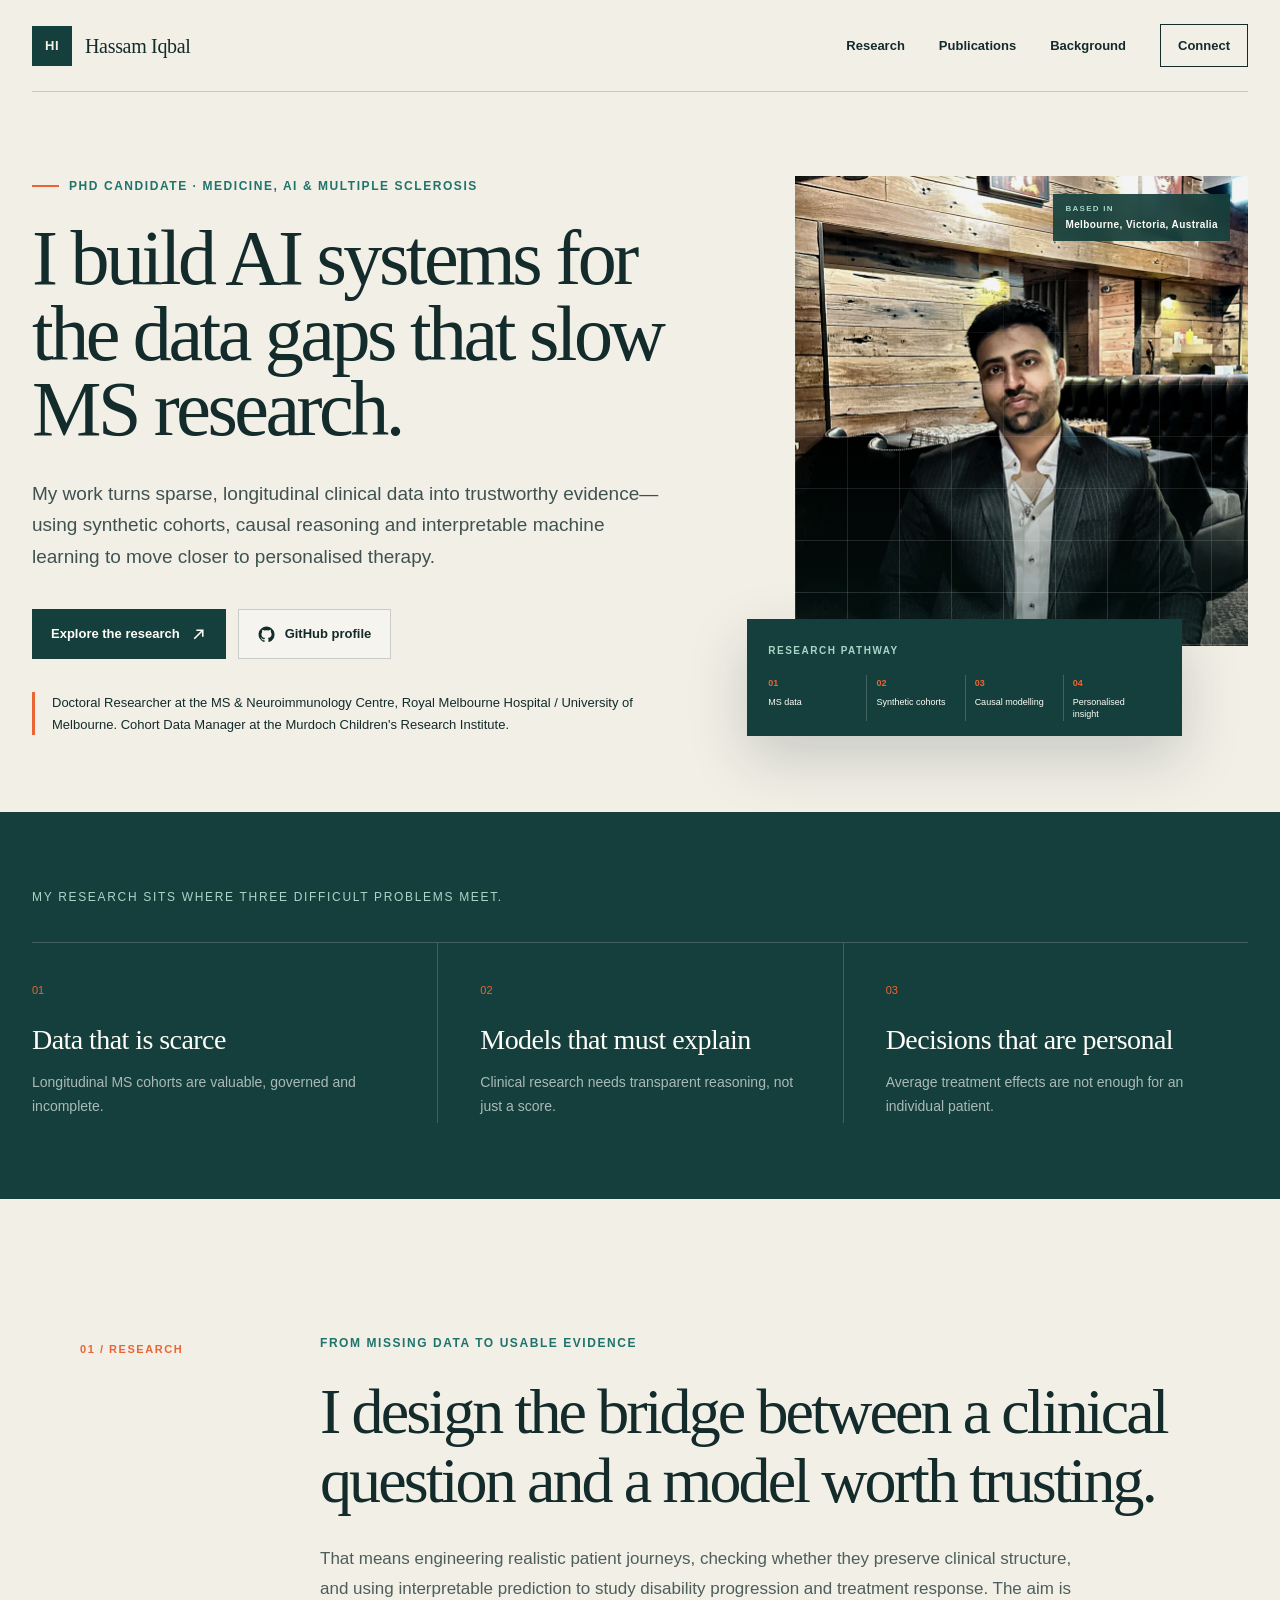
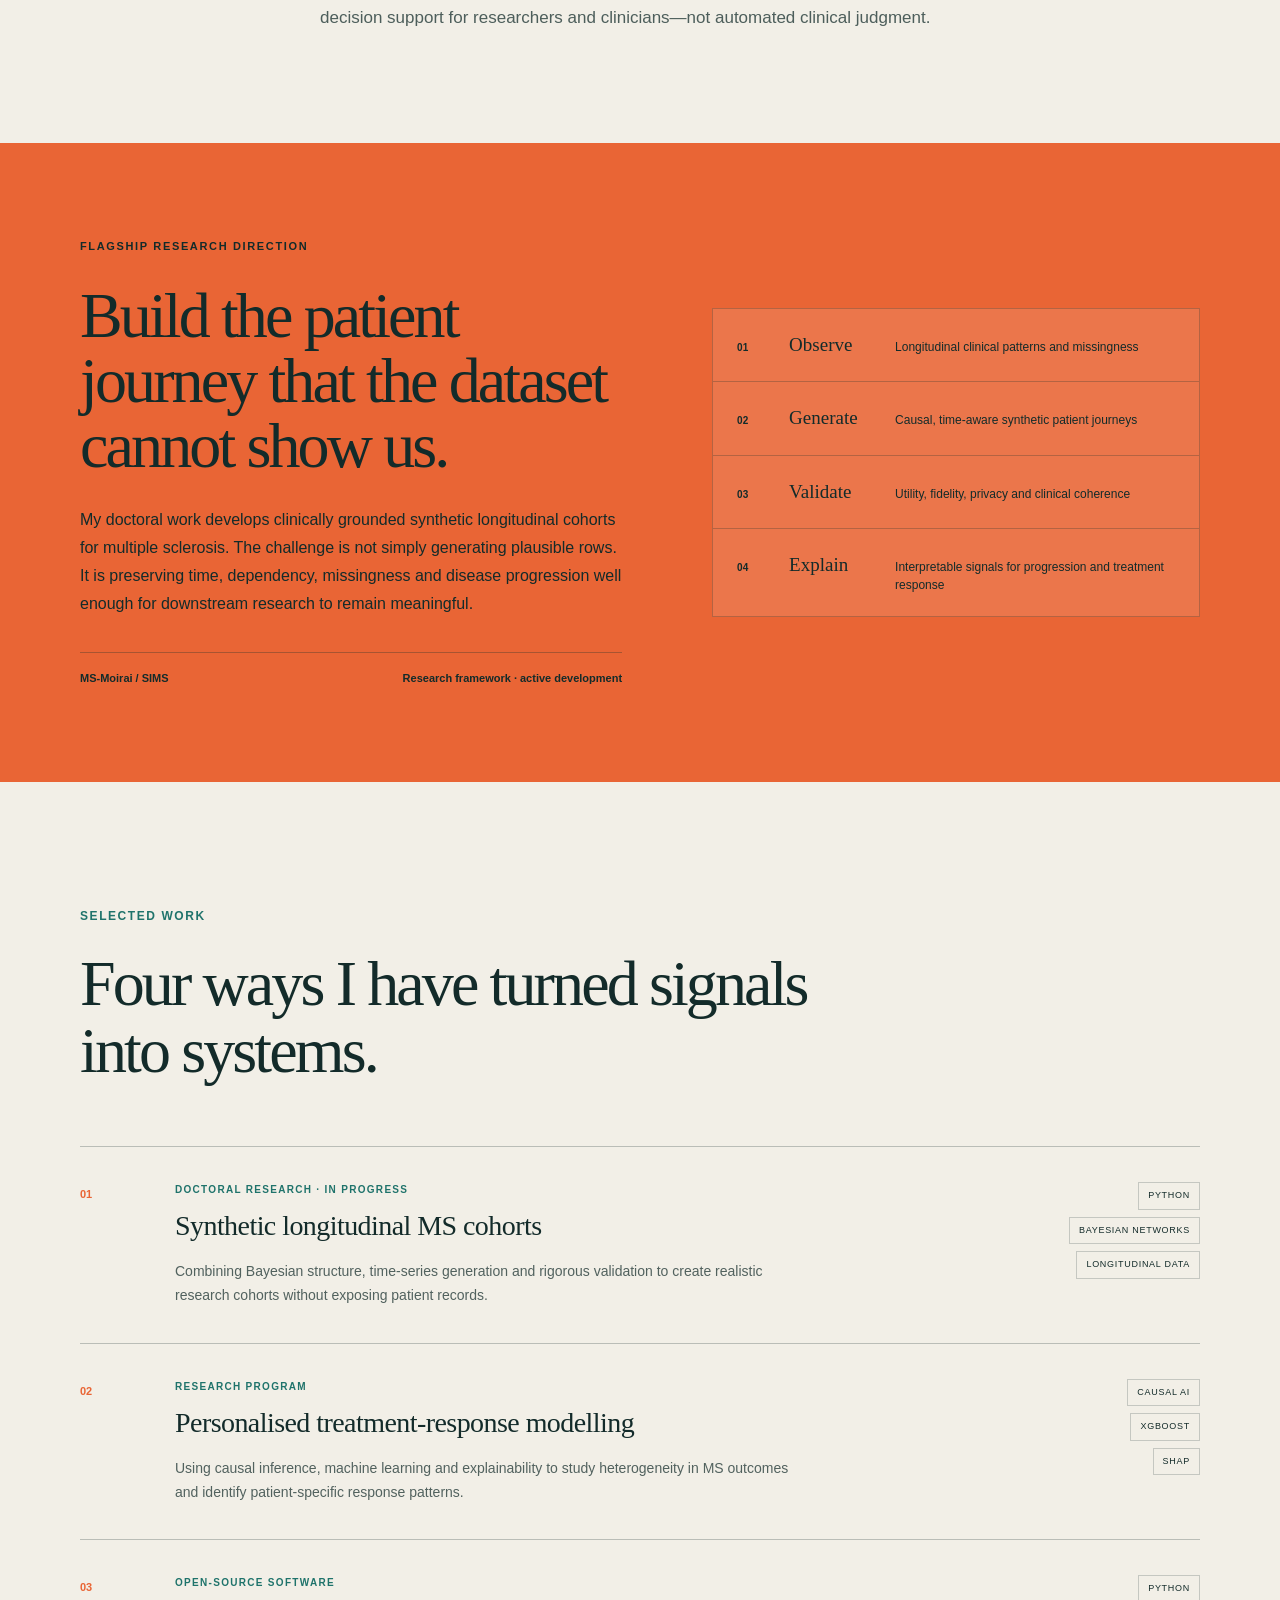
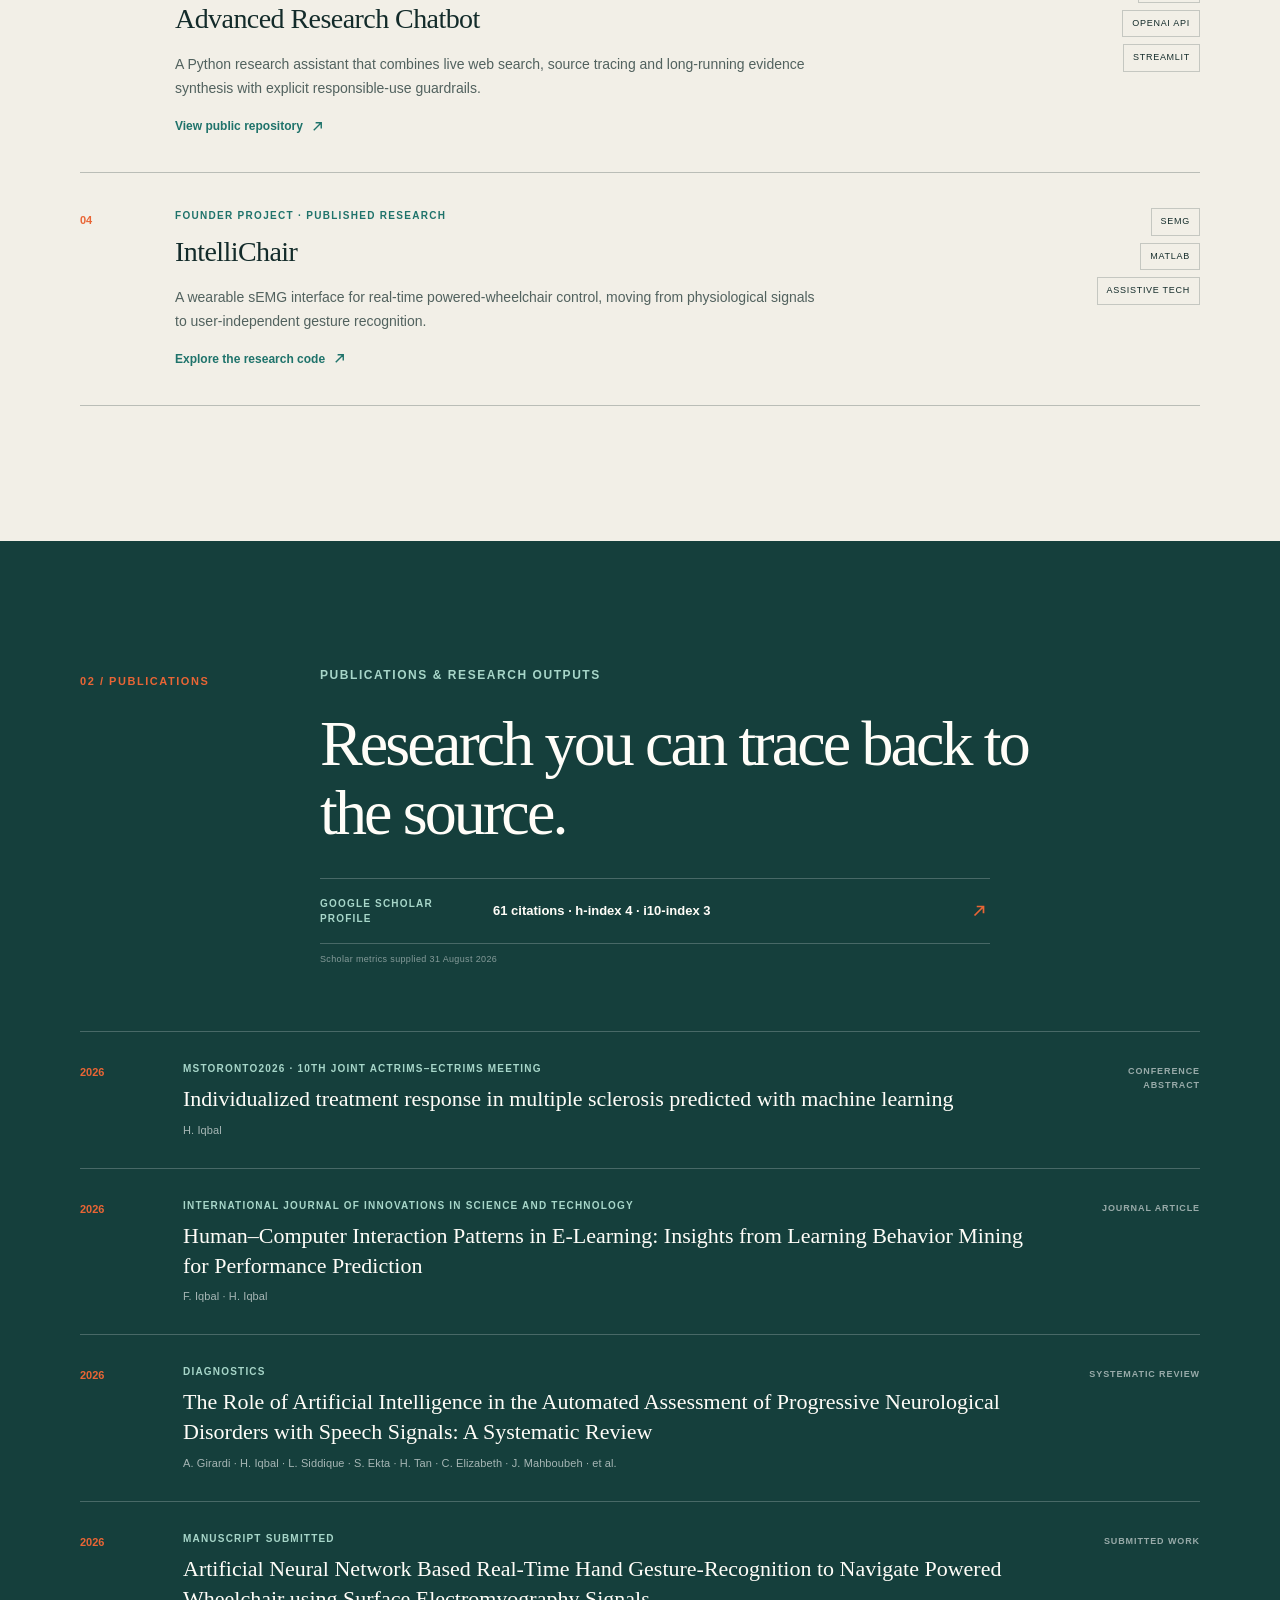
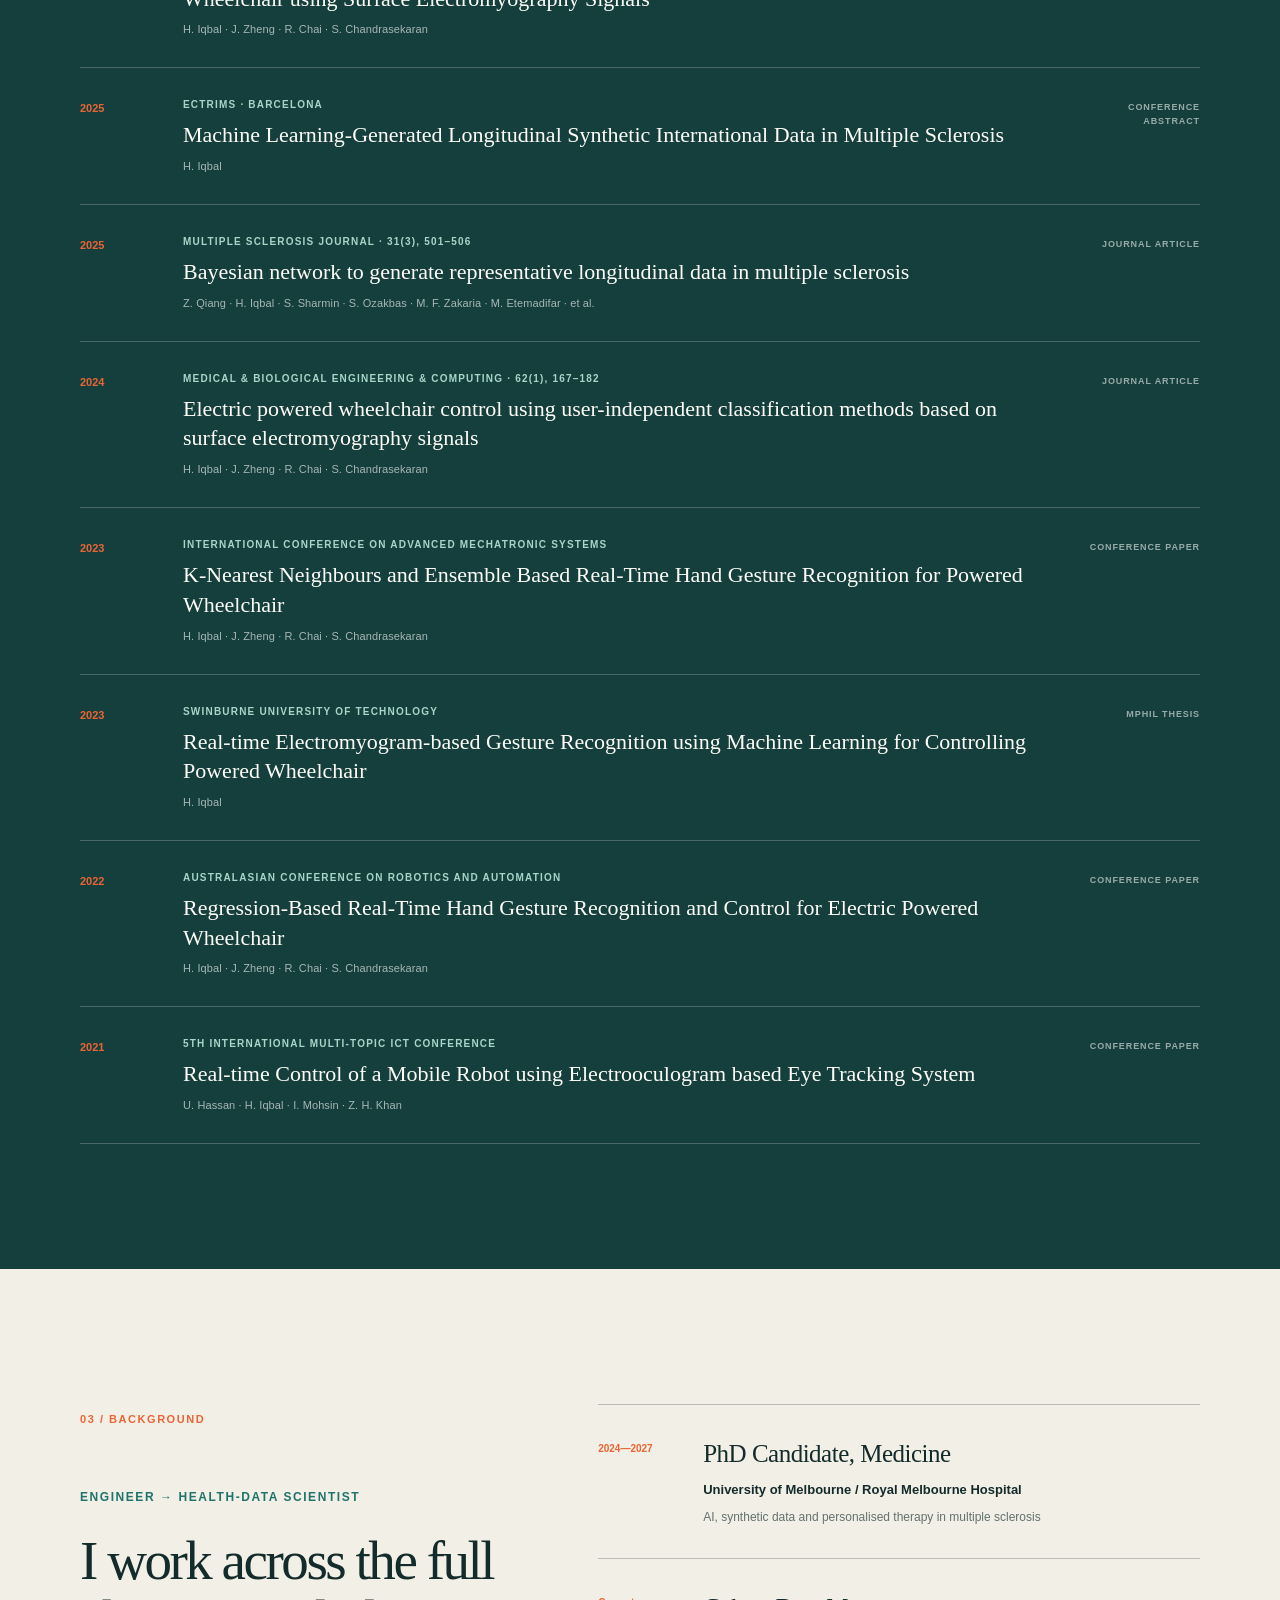
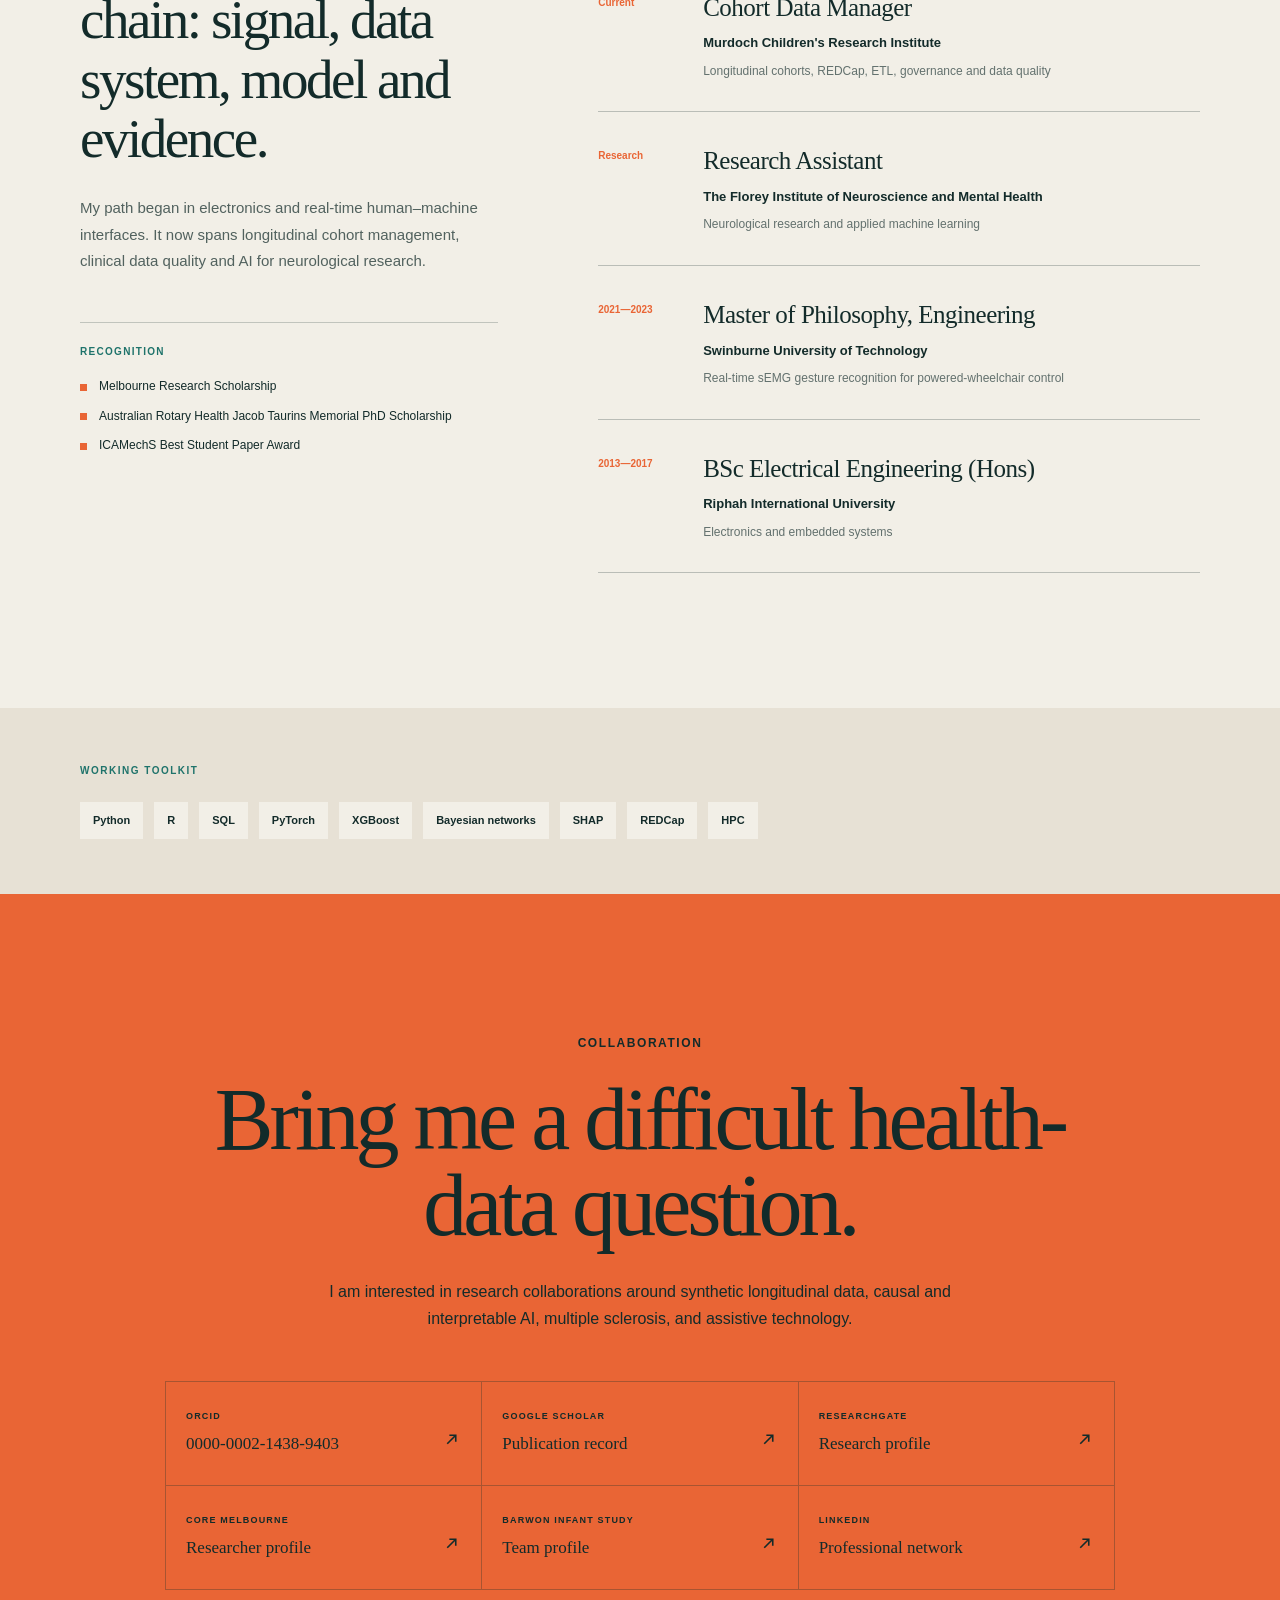
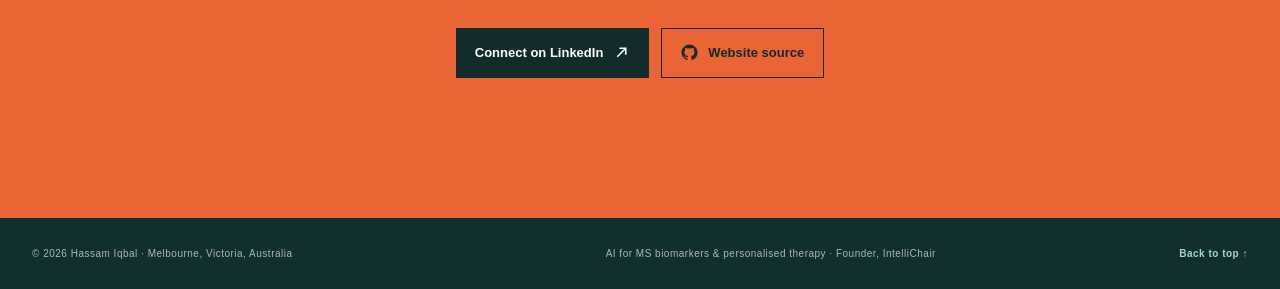
==== commit 63f53b1e: "Add new portrait and refine hero presentation" ====
--- a/index.html
+++ b/index.html
@@ -38,12 +38,18 @@
           "value": "0000-0002-1438-9403"
         },
         "url": "https://hassamiqbal.github.io/",
-        "image": "https://avatars.githubusercontent.com/u/97586118?v=4",
+        "image": "https://hassamiqbal.github.io/assets/hassam-iqbal-portrait.png",
         "jobTitle": "Doctoral Researcher",
         "description": "AI-driven clinical researcher specialising in longitudinal disease modelling, privacy-preserving synthetic health data and translational machine learning.",
         "homeLocation": {
           "@type": "Place",
-          "name": "Melbourne, Australia"
+          "name": "Melbourne, Victoria, Australia",
+          "address": {
+            "@type": "PostalAddress",
+            "addressLocality": "Melbourne",
+            "addressRegion": "Victoria",
+            "addressCountry": "AU"
+          }
         },
         "affiliation": [
           {
@@ -86,5 +92,5 @@
       }
     </script>
   </head>
-  <body><link rel="preload" as="image" href="https://avatars.githubusercontent.com/u/97586118?v=4"/><main id="top"><header class="site-header"><a class="brand" href="#top" aria-label="Hassam Iqbal, home"><span>HI</span><span class="brand-name">Hassam Iqbal</span></a><nav aria-label="Main navigation"><a href="#research">Research</a><a href="#publications">Publications</a><a href="#background">Background</a><a class="nav-contact" href="#contact">Connect</a></nav></header><section class="hero" aria-labelledby="hero-title"><div class="hero-copy"><p class="eyebrow"><span></span>PhD candidate · Medicine, AI &amp; Multiple Sclerosis</p><h1 id="hero-title">I build AI systems for the data gaps that slow MS research.</h1><p class="hero-lede">My work turns sparse, longitudinal clinical data into trustworthy evidence—using synthetic cohorts, causal reasoning and interpretable machine learning to move closer to personalised therapy.</p><div class="hero-actions"><a class="button button-primary" href="#research">Explore the research <svg viewBox="0 0 16 16" aria-hidden="true"><path d="M4 12 12 4M6 4h6v6" fill="none" stroke="currentColor" stroke-width="1.5"></path></svg></a><a class="button button-secondary" href="https://github.com/hassamiqbal" target="_blank" rel="noreferrer"><svg viewBox="0 0 24 24" aria-hidden="true"><path fill="currentColor" d="M12 .8A11.2 11.2 0 0 0 8.46 22.63c.56.1.77-.24.77-.54v-2.1c-3.13.68-3.79-1.33-3.79-1.33-.51-1.3-1.25-1.65-1.25-1.65-1.02-.7.08-.69.08-.69 1.13.08 1.72 1.16 1.72 1.16 1 1.72 2.63 1.22 3.27.93.1-.73.39-1.22.71-1.5-2.5-.28-5.13-1.25-5.13-5.56 0-1.23.44-2.23 1.16-3.02-.12-.28-.5-1.43.11-2.98 0 0 .95-.3 3.08 1.15a10.7 10.7 0 0 1 5.62 0c2.14-1.45 3.08-1.15 3.08-1.15.61 1.55.23 2.7.11 2.98.72.79 1.16 1.79 1.16 3.02 0 4.32-2.64 5.27-5.15 5.55.4.35.76 1.04.76 2.1v3.12c0 .3.2.65.77.54A11.2 11.2 0 0 0 12 .8Z"></path></svg> GitHub profile</a></div><p class="affiliation">Doctoral Researcher at the MS &amp; Neuroimmunology Centre, Royal Melbourne Hospital / University of Melbourne.</p></div><div class="hero-visual" aria-label="Portrait and research profile of Hassam Iqbal"><div class="portrait-frame"><img src="https://avatars.githubusercontent.com/u/97586118?v=4" alt="Hassam Iqbal"/><div class="portrait-grid" aria-hidden="true"></div><p class="portrait-label">Melbourne<br/>Australia</p></div><div class="signal-card"><span>Research signal</span><svg viewBox="0 0 360 90" role="img" aria-label="A signal moving from clinical data to personalised insight"><path class="signal-base" d="M0 49H360"></path><path class="signal-line" d="M0 49h55l10-18 13 37 16-30 14 11h37l11-22 16 43 18-48 18 27h33l10-17 14 32 12-15h83"></path></svg><div class="signal-legend"><span>clinical data</span><span>personal insight</span></div></div></div></section><section class="positioning" aria-label="Research positioning"><p>My research sits where three difficult problems meet.</p><div class="positioning-grid"><article><span>01</span><h2>Data that is scarce</h2><p>Longitudinal MS cohorts are valuable, governed and incomplete.</p></article><article><span>02</span><h2>Models that must explain</h2><p>Clinical research needs transparent reasoning, not just a score.</p></article><article><span>03</span><h2>Decisions that are personal</h2><p>Average treatment effects are not enough for an individual patient.</p></article></div></section><section class="research-intro" id="research"><div class="section-index">01 / Research</div><div><p class="kicker">From missing data to usable evidence</p><h2>I design the bridge between a clinical question and a model worth trusting.</h2><p>That means engineering realistic patient journeys, checking whether they preserve clinical structure, and using interpretable prediction to study disability progression and treatment response. The aim is decision support for researchers and clinicians—not automated clinical judgment.</p></div></section><section class="flagship" aria-labelledby="flagship-title"><div class="flagship-copy"><p class="flagship-label">Flagship research direction</p><h2 id="flagship-title">Build the patient journey that the dataset cannot show us.</h2><p>My doctoral work develops clinically grounded synthetic longitudinal cohorts for multiple sclerosis. The challenge is not simply generating plausible rows. It is preserving time, dependency, missingness and disease progression well enough for downstream research to remain meaningful.</p><div class="flagship-note"><span>MS-Moirai / SIMS</span><span>Research framework · active development</span></div></div><div class="journey" aria-label="Research workflow from governed data to interpretable insight"><div class="journey-row"><span>01</span><strong>Observe</strong><p>Longitudinal clinical patterns and missingness</p></div><div class="journey-row"><span>02</span><strong>Generate</strong><p>Causal, time-aware synthetic patient journeys</p></div><div class="journey-row"><span>03</span><strong>Validate</strong><p>Utility, fidelity, privacy and clinical coherence</p></div><div class="journey-row"><span>04</span><strong>Explain</strong><p>Interpretable signals for progression and treatment response</p></div></div></section><section class="project-section"><div class="project-heading"><p class="kicker">Selected work</p><h2>Four ways I have turned signals into systems.</h2></div><div class="project-list"><article class="project-row"><div class="project-number">01</div><div><p class="project-status">Doctoral research · in progress</p><h3>Synthetic longitudinal MS cohorts</h3><p>Combining Bayesian structure, time-series generation and rigorous validation to create realistic research cohorts without exposing patient records.</p></div><div class="project-tags"><span>Python</span><span>Bayesian networks</span><span>Longitudinal data</span></div></article><article class="project-row"><div class="project-number">02</div><div><p class="project-status">Research program</p><h3>Personalised treatment-response modelling</h3><p>Using causal inference, machine learning and explainability to study heterogeneity in MS outcomes and identify patient-specific response patterns.</p></div><div class="project-tags"><span>Causal AI</span><span>XGBoost</span><span>SHAP</span></div></article><article class="project-row"><div class="project-number">03</div><div><p class="project-status">Open-source software</p><h3>Advanced Research Chatbot</h3><p>A Python research assistant that combines live web search, source tracing and long-running evidence synthesis with explicit responsible-use guardrails.</p><a href="https://github.com/hassamiqbal/advanced-research-chatbot" target="_blank" rel="noreferrer">View public repository <svg viewBox="0 0 16 16" aria-hidden="true"><path d="M4 12 12 4M6 4h6v6" fill="none" stroke="currentColor" stroke-width="1.5"></path></svg></a></div><div class="project-tags"><span>Python</span><span>OpenAI API</span><span>Streamlit</span></div></article><article class="project-row"><div class="project-number">04</div><div><p class="project-status">Founder project · published research</p><h3>IntelliChair</h3><p>A wearable sEMG interface for real-time powered-wheelchair control, moving from physiological signals to user-independent gesture recognition.</p><a href="https://github.com/hassamiqbal/MC-SVM-based-Hand-Gesture-Recognition-for-Powered-Wheelchair" target="_blank" rel="noreferrer">Explore the research code <svg viewBox="0 0 16 16" aria-hidden="true"><path d="M4 12 12 4M6 4h6v6" fill="none" stroke="currentColor" stroke-width="1.5"></path></svg></a></div><div class="project-tags"><span>sEMG</span><span>MATLAB</span><span>Assistive tech</span></div></article></div></section><section class="publications" id="publications"><div class="publication-head"><div class="section-index">02 / Publications</div><div><p class="kicker">Publications &amp; research outputs</p><h2>Research you can trace back to the source.</h2><a class="scholar-link" href="https://scholar.google.com/citations?user=InTnUEIAAAAJ&amp;hl=en" target="_blank" rel="noreferrer"><span>Google Scholar profile</span><strong>61 citations · h-index 4 · i10-index 3</strong><svg viewBox="0 0 16 16" aria-hidden="true"><path d="M4 12 12 4M6 4h6v6" fill="none" stroke="currentColor" stroke-width="1.5"></path></svg></a><small class="scholar-date">Scholar metrics supplied 31 August 2026</small></div></div><div class="publication-list"><a class="publication-row" href="https://scholar.google.com/citations?view_op=view_citation&amp;hl=en&amp;user=InTnUEIAAAAJ&amp;citation_for_view=InTnUEIAAAAJ:LPZeul_q3PIC" target="_blank" rel="noreferrer"><span>2026</span><div><p>MSToronto2026 · 10th Joint ACTRIMS–ECTRIMS Meeting</p><h3>Individualized treatment response in multiple sclerosis predicted with machine learning</h3><small class="publication-authors">H. Iqbal</small></div><span class="publication-type">Conference abstract</span></a><a class="publication-row" href="https://scholar.google.com/citations?view_op=view_citation&amp;hl=en&amp;user=InTnUEIAAAAJ&amp;citation_for_view=InTnUEIAAAAJ:5Ul4iDaHHb8C" target="_blank" rel="noreferrer"><span>2026</span><div><p>International Journal of Innovations in Science and Technology</p><h3>Human–Computer Interaction Patterns in E-Learning: Insights from Learning Behavior Mining for Performance Prediction</h3><small class="publication-authors">F. Iqbal · H. Iqbal</small></div><span class="publication-type">Journal article</span></a><a class="publication-row" href="https://scholar.google.com/citations?view_op=view_citation&amp;hl=en&amp;user=InTnUEIAAAAJ&amp;citation_for_view=InTnUEIAAAAJ:tOudhMTPpwUC" target="_blank" rel="noreferrer"><span>2026</span><div><p>Diagnostics</p><h3>The Role of Artificial Intelligence in the Automated Assessment of Progressive Neurological Disorders with Speech Signals: A Systematic Review</h3><small class="publication-authors">A. Girardi · H. Iqbal · L. Siddique · S. Ekta · H. Tan · C. Elizabeth · J. Mahboubeh · et al.</small></div><span class="publication-type">Systematic review</span></a><a class="publication-row" href="https://scholar.google.com/citations?view_op=view_citation&amp;hl=en&amp;user=InTnUEIAAAAJ&amp;citation_for_view=InTnUEIAAAAJ:Y0pCki6q_DkC" target="_blank" rel="noreferrer"><span>2026</span><div><p>Manuscript submitted</p><h3>Artificial Neural Network Based Real-Time Hand Gesture-Recognition to Navigate Powered Wheelchair using Surface Electromyography Signals</h3><small class="publication-authors">H. Iqbal · J. Zheng · R. Chai · S. Chandrasekaran</small></div><span class="publication-type">Submitted work</span></a><a class="publication-row" href="https://scholar.google.com/citations?view_op=view_citation&amp;hl=en&amp;user=InTnUEIAAAAJ&amp;citation_for_view=InTnUEIAAAAJ:geHnlv5EZngC" target="_blank" rel="noreferrer"><span>2025</span><div><p>ECTRIMS · Barcelona</p><h3>Machine Learning-Generated Longitudinal Synthetic International Data in Multiple Sclerosis</h3><small class="publication-authors">H. Iqbal</small></div><span class="publication-type">Conference abstract</span></a><a class="publication-row" href="https://scholar.google.com/citations?view_op=view_citation&amp;hl=en&amp;user=InTnUEIAAAAJ&amp;citation_for_view=InTnUEIAAAAJ:KxtntwgDAa4C" target="_blank" rel="noreferrer"><span>2025</span><div><p>Multiple Sclerosis Journal · 31(3), 501–506</p><h3>Bayesian network to generate representative longitudinal data in multiple sclerosis</h3><small class="publication-authors">Z. Qiang · H. Iqbal · S. Sharmin · S. Ozakbas · M. F. Zakaria · M. Etemadifar · et al.</small></div><span class="publication-type">Journal article</span></a><a class="publication-row" href="https://doi.org/10.1007/s11517-023-02921-z" target="_blank" rel="noreferrer"><span>2024</span><div><p>Medical &amp; Biological Engineering &amp; Computing · 62(1), 167–182</p><h3>Electric powered wheelchair control using user-independent classification methods based on surface electromyography signals</h3><small class="publication-authors">H. Iqbal · J. Zheng · R. Chai · S. Chandrasekaran</small></div><span class="publication-type">Journal article</span></a><a class="publication-row" href="https://doi.org/10.1109/ICAMechS59878.2023.10272954" target="_blank" rel="noreferrer"><span>2023</span><div><p>International Conference on Advanced Mechatronic Systems</p><h3>K-Nearest Neighbours and Ensemble Based Real-Time Hand Gesture Recognition for Powered Wheelchair</h3><small class="publication-authors">H. Iqbal · J. Zheng · R. Chai · S. Chandrasekaran</small></div><span class="publication-type">Conference paper</span></a><a class="publication-row" href="https://scholar.google.com/citations?view_op=view_citation&amp;hl=en&amp;user=InTnUEIAAAAJ&amp;citation_for_view=InTnUEIAAAAJ:fPk4N6BV_jEC" target="_blank" rel="noreferrer"><span>2023</span><div><p>Swinburne University of Technology</p><h3>Real-time Electromyogram-based Gesture Recognition using Machine Learning for Controlling Powered Wheelchair</h3><small class="publication-authors">H. Iqbal</small></div><span class="publication-type">MPhil thesis</span></a><a class="publication-row" href="https://hdl.handle.net/10453/170324" target="_blank" rel="noreferrer"><span>2022</span><div><p>Australasian Conference on Robotics and Automation</p><h3>Regression-Based Real-Time Hand Gesture Recognition and Control for Electric Powered Wheelchair</h3><small class="publication-authors">H. Iqbal · J. Zheng · R. Chai · S. Chandrasekaran</small></div><span class="publication-type">Conference paper</span></a><a class="publication-row" href="https://scholar.google.com/citations?view_op=view_citation&amp;hl=en&amp;user=InTnUEIAAAAJ&amp;citation_for_view=InTnUEIAAAAJ:u-x6o8ySG0sC" target="_blank" rel="noreferrer"><span>2021</span><div><p>5th International Multi-topic ICT Conference</p><h3>Real-time Control of a Mobile Robot using Electrooculogram based Eye Tracking System</h3><small class="publication-authors">U. Hassan · H. Iqbal · I. Mohsin · Z. H. Khan</small></div><span class="publication-type">Conference paper</span></a></div></section><section class="background" id="background"><div class="background-copy"><div class="section-index">03 / Background</div><p class="kicker">Engineer → health-data scientist</p><h2>I work across the full chain: signal, data system, model and evidence.</h2><p>My path began in electronics and real-time human–machine interfaces. It now spans longitudinal cohort management, clinical data quality and AI for neurological research.</p><div class="award-block"><p>Recognition</p><ul><li>Melbourne Research Scholarship</li><li>Australian Rotary Health Jacob Taurins Memorial PhD Scholarship</li><li>ICAMechS Best Student Paper Award</li></ul></div></div><div class="timeline"><article><span>2024—2027</span><h3>PhD Candidate, Medicine</h3><p>University of Melbourne / Royal Melbourne Hospital</p><small>AI, synthetic data and personalised therapy in multiple sclerosis</small></article><article><span>Current</span><h3>Cohort Data Manager</h3><p>Murdoch Children&#x27;s Research Institute</p><small>Longitudinal cohorts, REDCap, ETL, governance and data quality</small></article><article><span>Research</span><h3>Research Assistant</h3><p>The Florey Institute of Neuroscience and Mental Health</p><small>Neurological research and applied machine learning</small></article><article><span>2021—2023</span><h3>Master of Philosophy, Engineering</h3><p>Swinburne University of Technology</p><small>Real-time sEMG gesture recognition for powered-wheelchair control</small></article><article><span>2013—2017</span><h3>BSc Electrical Engineering (Hons)</h3><p>Riphah International University</p><small>Electronics and embedded systems</small></article></div></section><section class="toolkit" aria-label="Technical toolkit"><p>Working toolkit</p><div><span>Python</span><span>R</span><span>SQL</span><span>PyTorch</span><span>XGBoost</span><span>Bayesian networks</span><span>SHAP</span><span>REDCap</span><span>HPC</span></div></section><section class="contact" id="contact"><p class="kicker">Collaboration</p><h2>Bring me a difficult health-data question.</h2><p>I am interested in research collaborations around synthetic longitudinal data, causal and interpretable AI, multiple sclerosis, and assistive technology.</p><div class="profile-links" aria-label="Hassam Iqbal&#x27;s professional profiles"><a href="https://orcid.org/0000-0002-1438-9403" target="_blank" rel="noreferrer"><span>ORCID</span><strong>0000-0002-1438-9403</strong><svg viewBox="0 0 16 16" aria-hidden="true"><path d="M4 12 12 4M6 4h6v6" fill="none" stroke="currentColor" stroke-width="1.5"></path></svg></a><a href="https://scholar.google.com/citations?user=InTnUEIAAAAJ&amp;hl=en" target="_blank" rel="noreferrer"><span>Google Scholar</span><strong>Publication record</strong><svg viewBox="0 0 16 16" aria-hidden="true"><path d="M4 12 12 4M6 4h6v6" fill="none" stroke="currentColor" stroke-width="1.5"></path></svg></a><a href="https://www.researchgate.net/profile/Hassam-Iqbal?ev=hdr_xprf" target="_blank" rel="noreferrer"><span>ResearchGate</span><strong>Research profile</strong><svg viewBox="0 0 16 16" aria-hidden="true"><path d="M4 12 12 4M6 4h6v6" fill="none" stroke="currentColor" stroke-width="1.5"></path></svg></a><a href="https://core.melbourne/mr-hassam-iqbal/" target="_blank" rel="noreferrer"><span>CORe Melbourne</span><strong>Researcher profile</strong><svg viewBox="0 0 16 16" aria-hidden="true"><path d="M4 12 12 4M6 4h6v6" fill="none" stroke="currentColor" stroke-width="1.5"></path></svg></a><a href="https://barwoninfantstudy.org.au/team/hassam-iqbal/" target="_blank" rel="noreferrer"><span>Barwon Infant Study</span><strong>Team profile</strong><svg viewBox="0 0 16 16" aria-hidden="true"><path d="M4 12 12 4M6 4h6v6" fill="none" stroke="currentColor" stroke-width="1.5"></path></svg></a><a href="https://www.linkedin.com/in/hassam-iqbal-340680117/" target="_blank" rel="noreferrer"><span>LinkedIn</span><strong>Professional network</strong><svg viewBox="0 0 16 16" aria-hidden="true"><path d="M4 12 12 4M6 4h6v6" fill="none" stroke="currentColor" stroke-width="1.5"></path></svg></a></div><div class="contact-actions"><a class="button contact-primary" href="https://www.linkedin.com/in/hassam-iqbal-340680117/" target="_blank" rel="noreferrer">Connect on LinkedIn <svg viewBox="0 0 16 16" aria-hidden="true"><path d="M4 12 12 4M6 4h6v6" fill="none" stroke="currentColor" stroke-width="1.5"></path></svg></a><a class="button contact-secondary" href="https://github.com/hassamiqbal/hassamiqbal.github.io" target="_blank" rel="noreferrer"><svg viewBox="0 0 24 24" aria-hidden="true"><path fill="currentColor" d="M12 .8A11.2 11.2 0 0 0 8.46 22.63c.56.1.77-.24.77-.54v-2.1c-3.13.68-3.79-1.33-3.79-1.33-.51-1.3-1.25-1.65-1.25-1.65-1.02-.7.08-.69.08-.69 1.13.08 1.72 1.16 1.72 1.16 1 1.72 2.63 1.22 3.27.93.1-.73.39-1.22.71-1.5-2.5-.28-5.13-1.25-5.13-5.56 0-1.23.44-2.23 1.16-3.02-.12-.28-.5-1.43.11-2.98 0 0 .95-.3 3.08 1.15a10.7 10.7 0 0 1 5.62 0c2.14-1.45 3.08-1.15 3.08-1.15.61 1.55.23 2.7.11 2.98.72.79 1.16 1.79 1.16 3.02 0 4.32-2.64 5.27-5.15 5.55.4.35.76 1.04.76 2.1v3.12c0 .3.2.65.77.54A11.2 11.2 0 0 0 12 .8Z"></path></svg> Website source</a></div></section><footer><p>© 2026 Hassam Iqbal · Melbourne, Australia</p><p>AI for MS biomarkers &amp; personalised therapy · Founder, IntelliChair</p><a href="#top">Back to top ↑</a></footer></main></body>
+  <body><link rel="preload" as="image" href="https://hassamiqbal.github.io/assets/hassam-iqbal-portrait.png"/><main id="top"><header class="site-header"><a class="brand" href="#top" aria-label="Hassam Iqbal, home"><span>HI</span><span class="brand-name">Hassam Iqbal</span></a><nav aria-label="Main navigation"><a href="#research">Research</a><a href="#publications">Publications</a><a href="#background">Background</a><a class="nav-contact" href="#contact">Connect</a></nav></header><section class="hero" aria-labelledby="hero-title"><div class="hero-copy"><p class="eyebrow"><span></span>PhD candidate · Medicine, AI &amp; Multiple Sclerosis</p><h1 id="hero-title">I build AI systems for the data gaps that slow MS research.</h1><p class="hero-lede">My work turns sparse, longitudinal clinical data into trustworthy evidence—using synthetic cohorts, causal reasoning and interpretable machine learning to move closer to personalised therapy.</p><div class="hero-actions"><a class="button button-primary" href="#research">Explore the research <svg viewBox="0 0 16 16" aria-hidden="true"><path d="M4 12 12 4M6 4h6v6" fill="none" stroke="currentColor" stroke-width="1.5"></path></svg></a><a class="button button-secondary" href="https://github.com/hassamiqbal" target="_blank" rel="noreferrer"><svg viewBox="0 0 24 24" aria-hidden="true"><path fill="currentColor" d="M12 .8A11.2 11.2 0 0 0 8.46 22.63c.56.1.77-.24.77-.54v-2.1c-3.13.68-3.79-1.33-3.79-1.33-.51-1.3-1.25-1.65-1.25-1.65-1.02-.7.08-.69.08-.69 1.13.08 1.72 1.16 1.72 1.16 1 1.72 2.63 1.22 3.27.93.1-.73.39-1.22.71-1.5-2.5-.28-5.13-1.25-5.13-5.56 0-1.23.44-2.23 1.16-3.02-.12-.28-.5-1.43.11-2.98 0 0 .95-.3 3.08 1.15a10.7 10.7 0 0 1 5.62 0c2.14-1.45 3.08-1.15 3.08-1.15.61 1.55.23 2.7.11 2.98.72.79 1.16 1.79 1.16 3.02 0 4.32-2.64 5.27-5.15 5.55.4.35.76 1.04.76 2.1v3.12c0 .3.2.65.77.54A11.2 11.2 0 0 0 12 .8Z"></path></svg> GitHub profile</a></div><p class="affiliation">Doctoral Researcher at the MS &amp; Neuroimmunology Centre, Royal Melbourne Hospital / University of Melbourne. Cohort Data Manager at the Murdoch Children&#x27;s Research Institute.</p></div><div class="hero-visual" aria-label="Portrait and research profile of Hassam Iqbal"><div class="portrait-frame"><img src="https://hassamiqbal.github.io/assets/hassam-iqbal-portrait.png" alt="Portrait of Hassam Iqbal" fetchpriority="high"/><div class="portrait-grid" aria-hidden="true"></div><p class="portrait-location"><span>Based in</span><strong>Melbourne, Victoria, Australia</strong></p></div><div class="signal-card"><span>Research pathway</span><div class="research-path" aria-label="Longitudinal MS data to personalised insight"><div><strong>01</strong><small>MS data</small></div><div><strong>02</strong><small>Synthetic cohorts</small></div><div><strong>03</strong><small>Causal modelling</small></div><div><strong>04</strong><small>Personalised insight</small></div></div></div></div></section><section class="positioning" aria-label="Research positioning"><p>My research sits where three difficult problems meet.</p><div class="positioning-grid"><article><span>01</span><h2>Data that is scarce</h2><p>Longitudinal MS cohorts are valuable, governed and incomplete.</p></article><article><span>02</span><h2>Models that must explain</h2><p>Clinical research needs transparent reasoning, not just a score.</p></article><article><span>03</span><h2>Decisions that are personal</h2><p>Average treatment effects are not enough for an individual patient.</p></article></div></section><section class="research-intro" id="research"><div class="section-index">01 / Research</div><div><p class="kicker">From missing data to usable evidence</p><h2>I design the bridge between a clinical question and a model worth trusting.</h2><p>That means engineering realistic patient journeys, checking whether they preserve clinical structure, and using interpretable prediction to study disability progression and treatment response. The aim is decision support for researchers and clinicians—not automated clinical judgment.</p></div></section><section class="flagship" aria-labelledby="flagship-title"><div class="flagship-copy"><p class="flagship-label">Flagship research direction</p><h2 id="flagship-title">Build the patient journey that the dataset cannot show us.</h2><p>My doctoral work develops clinically grounded synthetic longitudinal cohorts for multiple sclerosis. The challenge is not simply generating plausible rows. It is preserving time, dependency, missingness and disease progression well enough for downstream research to remain meaningful.</p><div class="flagship-note"><span>MS-Moirai / SIMS</span><span>Research framework · active development</span></div></div><div class="journey" aria-label="Research workflow from governed data to interpretable insight"><div class="journey-row"><span>01</span><strong>Observe</strong><p>Longitudinal clinical patterns and missingness</p></div><div class="journey-row"><span>02</span><strong>Generate</strong><p>Causal, time-aware synthetic patient journeys</p></div><div class="journey-row"><span>03</span><strong>Validate</strong><p>Utility, fidelity, privacy and clinical coherence</p></div><div class="journey-row"><span>04</span><strong>Explain</strong><p>Interpretable signals for progression and treatment response</p></div></div></section><section class="project-section"><div class="project-heading"><p class="kicker">Selected work</p><h2>Four ways I have turned signals into systems.</h2></div><div class="project-list"><article class="project-row"><div class="project-number">01</div><div><p class="project-status">Doctoral research · in progress</p><h3>Synthetic longitudinal MS cohorts</h3><p>Combining Bayesian structure, time-series generation and rigorous validation to create realistic research cohorts without exposing patient records.</p></div><div class="project-tags"><span>Python</span><span>Bayesian networks</span><span>Longitudinal data</span></div></article><article class="project-row"><div class="project-number">02</div><div><p class="project-status">Research program</p><h3>Personalised treatment-response modelling</h3><p>Using causal inference, machine learning and explainability to study heterogeneity in MS outcomes and identify patient-specific response patterns.</p></div><div class="project-tags"><span>Causal AI</span><span>XGBoost</span><span>SHAP</span></div></article><article class="project-row"><div class="project-number">03</div><div><p class="project-status">Open-source software</p><h3>Advanced Research Chatbot</h3><p>A Python research assistant that combines live web search, source tracing and long-running evidence synthesis with explicit responsible-use guardrails.</p><a href="https://github.com/hassamiqbal/advanced-research-chatbot" target="_blank" rel="noreferrer">View public repository <svg viewBox="0 0 16 16" aria-hidden="true"><path d="M4 12 12 4M6 4h6v6" fill="none" stroke="currentColor" stroke-width="1.5"></path></svg></a></div><div class="project-tags"><span>Python</span><span>OpenAI API</span><span>Streamlit</span></div></article><article class="project-row"><div class="project-number">04</div><div><p class="project-status">Founder project · published research</p><h3>IntelliChair</h3><p>A wearable sEMG interface for real-time powered-wheelchair control, moving from physiological signals to user-independent gesture recognition.</p><a href="https://github.com/hassamiqbal/MC-SVM-based-Hand-Gesture-Recognition-for-Powered-Wheelchair" target="_blank" rel="noreferrer">Explore the research code <svg viewBox="0 0 16 16" aria-hidden="true"><path d="M4 12 12 4M6 4h6v6" fill="none" stroke="currentColor" stroke-width="1.5"></path></svg></a></div><div class="project-tags"><span>sEMG</span><span>MATLAB</span><span>Assistive tech</span></div></article></div></section><section class="publications" id="publications"><div class="publication-head"><div class="section-index">02 / Publications</div><div><p class="kicker">Publications &amp; research outputs</p><h2>Research you can trace back to the source.</h2><a class="scholar-link" href="https://scholar.google.com/citations?user=InTnUEIAAAAJ&amp;hl=en" target="_blank" rel="noreferrer"><span>Google Scholar profile</span><strong>61 citations · h-index 4 · i10-index 3</strong><svg viewBox="0 0 16 16" aria-hidden="true"><path d="M4 12 12 4M6 4h6v6" fill="none" stroke="currentColor" stroke-width="1.5"></path></svg></a><small class="scholar-date">Scholar metrics supplied 31 August 2026</small></div></div><div class="publication-list"><a class="publication-row" href="https://scholar.google.com/citations?view_op=view_citation&amp;hl=en&amp;user=InTnUEIAAAAJ&amp;citation_for_view=InTnUEIAAAAJ:LPZeul_q3PIC" target="_blank" rel="noreferrer"><span>2026</span><div><p>MSToronto2026 · 10th Joint ACTRIMS–ECTRIMS Meeting</p><h3>Individualized treatment response in multiple sclerosis predicted with machine learning</h3><small class="publication-authors">H. Iqbal</small></div><span class="publication-type">Conference abstract</span></a><a class="publication-row" href="https://scholar.google.com/citations?view_op=view_citation&amp;hl=en&amp;user=InTnUEIAAAAJ&amp;citation_for_view=InTnUEIAAAAJ:5Ul4iDaHHb8C" target="_blank" rel="noreferrer"><span>2026</span><div><p>International Journal of Innovations in Science and Technology</p><h3>Human–Computer Interaction Patterns in E-Learning: Insights from Learning Behavior Mining for Performance Prediction</h3><small class="publication-authors">F. Iqbal · H. Iqbal</small></div><span class="publication-type">Journal article</span></a><a class="publication-row" href="https://scholar.google.com/citations?view_op=view_citation&amp;hl=en&amp;user=InTnUEIAAAAJ&amp;citation_for_view=InTnUEIAAAAJ:tOudhMTPpwUC" target="_blank" rel="noreferrer"><span>2026</span><div><p>Diagnostics</p><h3>The Role of Artificial Intelligence in the Automated Assessment of Progressive Neurological Disorders with Speech Signals: A Systematic Review</h3><small class="publication-authors">A. Girardi · H. Iqbal · L. Siddique · S. Ekta · H. Tan · C. Elizabeth · J. Mahboubeh · et al.</small></div><span class="publication-type">Systematic review</span></a><a class="publication-row" href="https://scholar.google.com/citations?view_op=view_citation&amp;hl=en&amp;user=InTnUEIAAAAJ&amp;citation_for_view=InTnUEIAAAAJ:Y0pCki6q_DkC" target="_blank" rel="noreferrer"><span>2026</span><div><p>Manuscript submitted</p><h3>Artificial Neural Network Based Real-Time Hand Gesture-Recognition to Navigate Powered Wheelchair using Surface Electromyography Signals</h3><small class="publication-authors">H. Iqbal · J. Zheng · R. Chai · S. Chandrasekaran</small></div><span class="publication-type">Submitted work</span></a><a class="publication-row" href="https://scholar.google.com/citations?view_op=view_citation&amp;hl=en&amp;user=InTnUEIAAAAJ&amp;citation_for_view=InTnUEIAAAAJ:geHnlv5EZngC" target="_blank" rel="noreferrer"><span>2025</span><div><p>ECTRIMS · Barcelona</p><h3>Machine Learning-Generated Longitudinal Synthetic International Data in Multiple Sclerosis</h3><small class="publication-authors">H. Iqbal</small></div><span class="publication-type">Conference abstract</span></a><a class="publication-row" href="https://scholar.google.com/citations?view_op=view_citation&amp;hl=en&amp;user=InTnUEIAAAAJ&amp;citation_for_view=InTnUEIAAAAJ:KxtntwgDAa4C" target="_blank" rel="noreferrer"><span>2025</span><div><p>Multiple Sclerosis Journal · 31(3), 501–506</p><h3>Bayesian network to generate representative longitudinal data in multiple sclerosis</h3><small class="publication-authors">Z. Qiang · H. Iqbal · S. Sharmin · S. Ozakbas · M. F. Zakaria · M. Etemadifar · et al.</small></div><span class="publication-type">Journal article</span></a><a class="publication-row" href="https://doi.org/10.1007/s11517-023-02921-z" target="_blank" rel="noreferrer"><span>2024</span><div><p>Medical &amp; Biological Engineering &amp; Computing · 62(1), 167–182</p><h3>Electric powered wheelchair control using user-independent classification methods based on surface electromyography signals</h3><small class="publication-authors">H. Iqbal · J. Zheng · R. Chai · S. Chandrasekaran</small></div><span class="publication-type">Journal article</span></a><a class="publication-row" href="https://doi.org/10.1109/ICAMechS59878.2023.10272954" target="_blank" rel="noreferrer"><span>2023</span><div><p>International Conference on Advanced Mechatronic Systems</p><h3>K-Nearest Neighbours and Ensemble Based Real-Time Hand Gesture Recognition for Powered Wheelchair</h3><small class="publication-authors">H. Iqbal · J. Zheng · R. Chai · S. Chandrasekaran</small></div><span class="publication-type">Conference paper</span></a><a class="publication-row" href="https://scholar.google.com/citations?view_op=view_citation&amp;hl=en&amp;user=InTnUEIAAAAJ&amp;citation_for_view=InTnUEIAAAAJ:fPk4N6BV_jEC" target="_blank" rel="noreferrer"><span>2023</span><div><p>Swinburne University of Technology</p><h3>Real-time Electromyogram-based Gesture Recognition using Machine Learning for Controlling Powered Wheelchair</h3><small class="publication-authors">H. Iqbal</small></div><span class="publication-type">MPhil thesis</span></a><a class="publication-row" href="https://hdl.handle.net/10453/170324" target="_blank" rel="noreferrer"><span>2022</span><div><p>Australasian Conference on Robotics and Automation</p><h3>Regression-Based Real-Time Hand Gesture Recognition and Control for Electric Powered Wheelchair</h3><small class="publication-authors">H. Iqbal · J. Zheng · R. Chai · S. Chandrasekaran</small></div><span class="publication-type">Conference paper</span></a><a class="publication-row" href="https://scholar.google.com/citations?view_op=view_citation&amp;hl=en&amp;user=InTnUEIAAAAJ&amp;citation_for_view=InTnUEIAAAAJ:u-x6o8ySG0sC" target="_blank" rel="noreferrer"><span>2021</span><div><p>5th International Multi-topic ICT Conference</p><h3>Real-time Control of a Mobile Robot using Electrooculogram based Eye Tracking System</h3><small class="publication-authors">U. Hassan · H. Iqbal · I. Mohsin · Z. H. Khan</small></div><span class="publication-type">Conference paper</span></a></div></section><section class="background" id="background"><div class="background-copy"><div class="section-index">03 / Background</div><p class="kicker">Engineer → health-data scientist</p><h2>I work across the full chain: signal, data system, model and evidence.</h2><p>My path began in electronics and real-time human–machine interfaces. It now spans longitudinal cohort management, clinical data quality and AI for neurological research.</p><div class="award-block"><p>Recognition</p><ul><li>Melbourne Research Scholarship</li><li>Australian Rotary Health Jacob Taurins Memorial PhD Scholarship</li><li>ICAMechS Best Student Paper Award</li></ul></div></div><div class="timeline"><article><span>2024—2027</span><h3>PhD Candidate, Medicine</h3><p>University of Melbourne / Royal Melbourne Hospital</p><small>AI, synthetic data and personalised therapy in multiple sclerosis</small></article><article><span>Current</span><h3>Cohort Data Manager</h3><p>Murdoch Children&#x27;s Research Institute</p><small>Longitudinal cohorts, REDCap, ETL, governance and data quality</small></article><article><span>Research</span><h3>Research Assistant</h3><p>The Florey Institute of Neuroscience and Mental Health</p><small>Neurological research and applied machine learning</small></article><article><span>2021—2023</span><h3>Master of Philosophy, Engineering</h3><p>Swinburne University of Technology</p><small>Real-time sEMG gesture recognition for powered-wheelchair control</small></article><article><span>2013—2017</span><h3>BSc Electrical Engineering (Hons)</h3><p>Riphah International University</p><small>Electronics and embedded systems</small></article></div></section><section class="toolkit" aria-label="Technical toolkit"><p>Working toolkit</p><div><span>Python</span><span>R</span><span>SQL</span><span>PyTorch</span><span>XGBoost</span><span>Bayesian networks</span><span>SHAP</span><span>REDCap</span><span>HPC</span></div></section><section class="contact" id="contact"><p class="kicker">Collaboration</p><h2>Bring me a difficult health-data question.</h2><p>I am interested in research collaborations around synthetic longitudinal data, causal and interpretable AI, multiple sclerosis, and assistive technology.</p><div class="profile-links" aria-label="Hassam Iqbal&#x27;s professional profiles"><a href="https://orcid.org/0000-0002-1438-9403" target="_blank" rel="noreferrer"><span>ORCID</span><strong>0000-0002-1438-9403</strong><svg viewBox="0 0 16 16" aria-hidden="true"><path d="M4 12 12 4M6 4h6v6" fill="none" stroke="currentColor" stroke-width="1.5"></path></svg></a><a href="https://scholar.google.com/citations?user=InTnUEIAAAAJ&amp;hl=en" target="_blank" rel="noreferrer"><span>Google Scholar</span><strong>Publication record</strong><svg viewBox="0 0 16 16" aria-hidden="true"><path d="M4 12 12 4M6 4h6v6" fill="none" stroke="currentColor" stroke-width="1.5"></path></svg></a><a href="https://www.researchgate.net/profile/Hassam-Iqbal?ev=hdr_xprf" target="_blank" rel="noreferrer"><span>ResearchGate</span><strong>Research profile</strong><svg viewBox="0 0 16 16" aria-hidden="true"><path d="M4 12 12 4M6 4h6v6" fill="none" stroke="currentColor" stroke-width="1.5"></path></svg></a><a href="https://core.melbourne/mr-hassam-iqbal/" target="_blank" rel="noreferrer"><span>CORe Melbourne</span><strong>Researcher profile</strong><svg viewBox="0 0 16 16" aria-hidden="true"><path d="M4 12 12 4M6 4h6v6" fill="none" stroke="currentColor" stroke-width="1.5"></path></svg></a><a href="https://barwoninfantstudy.org.au/team/hassam-iqbal/" target="_blank" rel="noreferrer"><span>Barwon Infant Study</span><strong>Team profile</strong><svg viewBox="0 0 16 16" aria-hidden="true"><path d="M4 12 12 4M6 4h6v6" fill="none" stroke="currentColor" stroke-width="1.5"></path></svg></a><a href="https://www.linkedin.com/in/hassam-iqbal-340680117/" target="_blank" rel="noreferrer"><span>LinkedIn</span><strong>Professional network</strong><svg viewBox="0 0 16 16" aria-hidden="true"><path d="M4 12 12 4M6 4h6v6" fill="none" stroke="currentColor" stroke-width="1.5"></path></svg></a></div><div class="contact-actions"><a class="button contact-primary" href="https://www.linkedin.com/in/hassam-iqbal-340680117/" target="_blank" rel="noreferrer">Connect on LinkedIn <svg viewBox="0 0 16 16" aria-hidden="true"><path d="M4 12 12 4M6 4h6v6" fill="none" stroke="currentColor" stroke-width="1.5"></path></svg></a><a class="button contact-secondary" href="https://github.com/hassamiqbal/hassamiqbal.github.io" target="_blank" rel="noreferrer"><svg viewBox="0 0 24 24" aria-hidden="true"><path fill="currentColor" d="M12 .8A11.2 11.2 0 0 0 8.46 22.63c.56.1.77-.24.77-.54v-2.1c-3.13.68-3.79-1.33-3.79-1.33-.51-1.3-1.25-1.65-1.25-1.65-1.02-.7.08-.69.08-.69 1.13.08 1.72 1.16 1.72 1.16 1 1.72 2.63 1.22 3.27.93.1-.73.39-1.22.71-1.5-2.5-.28-5.13-1.25-5.13-5.56 0-1.23.44-2.23 1.16-3.02-.12-.28-.5-1.43.11-2.98 0 0 .95-.3 3.08 1.15a10.7 10.7 0 0 1 5.62 0c2.14-1.45 3.08-1.15 3.08-1.15.61 1.55.23 2.7.11 2.98.72.79 1.16 1.79 1.16 3.02 0 4.32-2.64 5.27-5.15 5.55.4.35.76 1.04.76 2.1v3.12c0 .3.2.65.77.54A11.2 11.2 0 0 0 12 .8Z"></path></svg> Website source</a></div></section><footer><p>© 2026 Hassam Iqbal · Melbourne, Victoria, Australia</p><p>AI for MS biomarkers &amp; personalised therapy · Founder, IntelliChair</p><a href="#top">Back to top ↑</a></footer></main></body>
 </html>
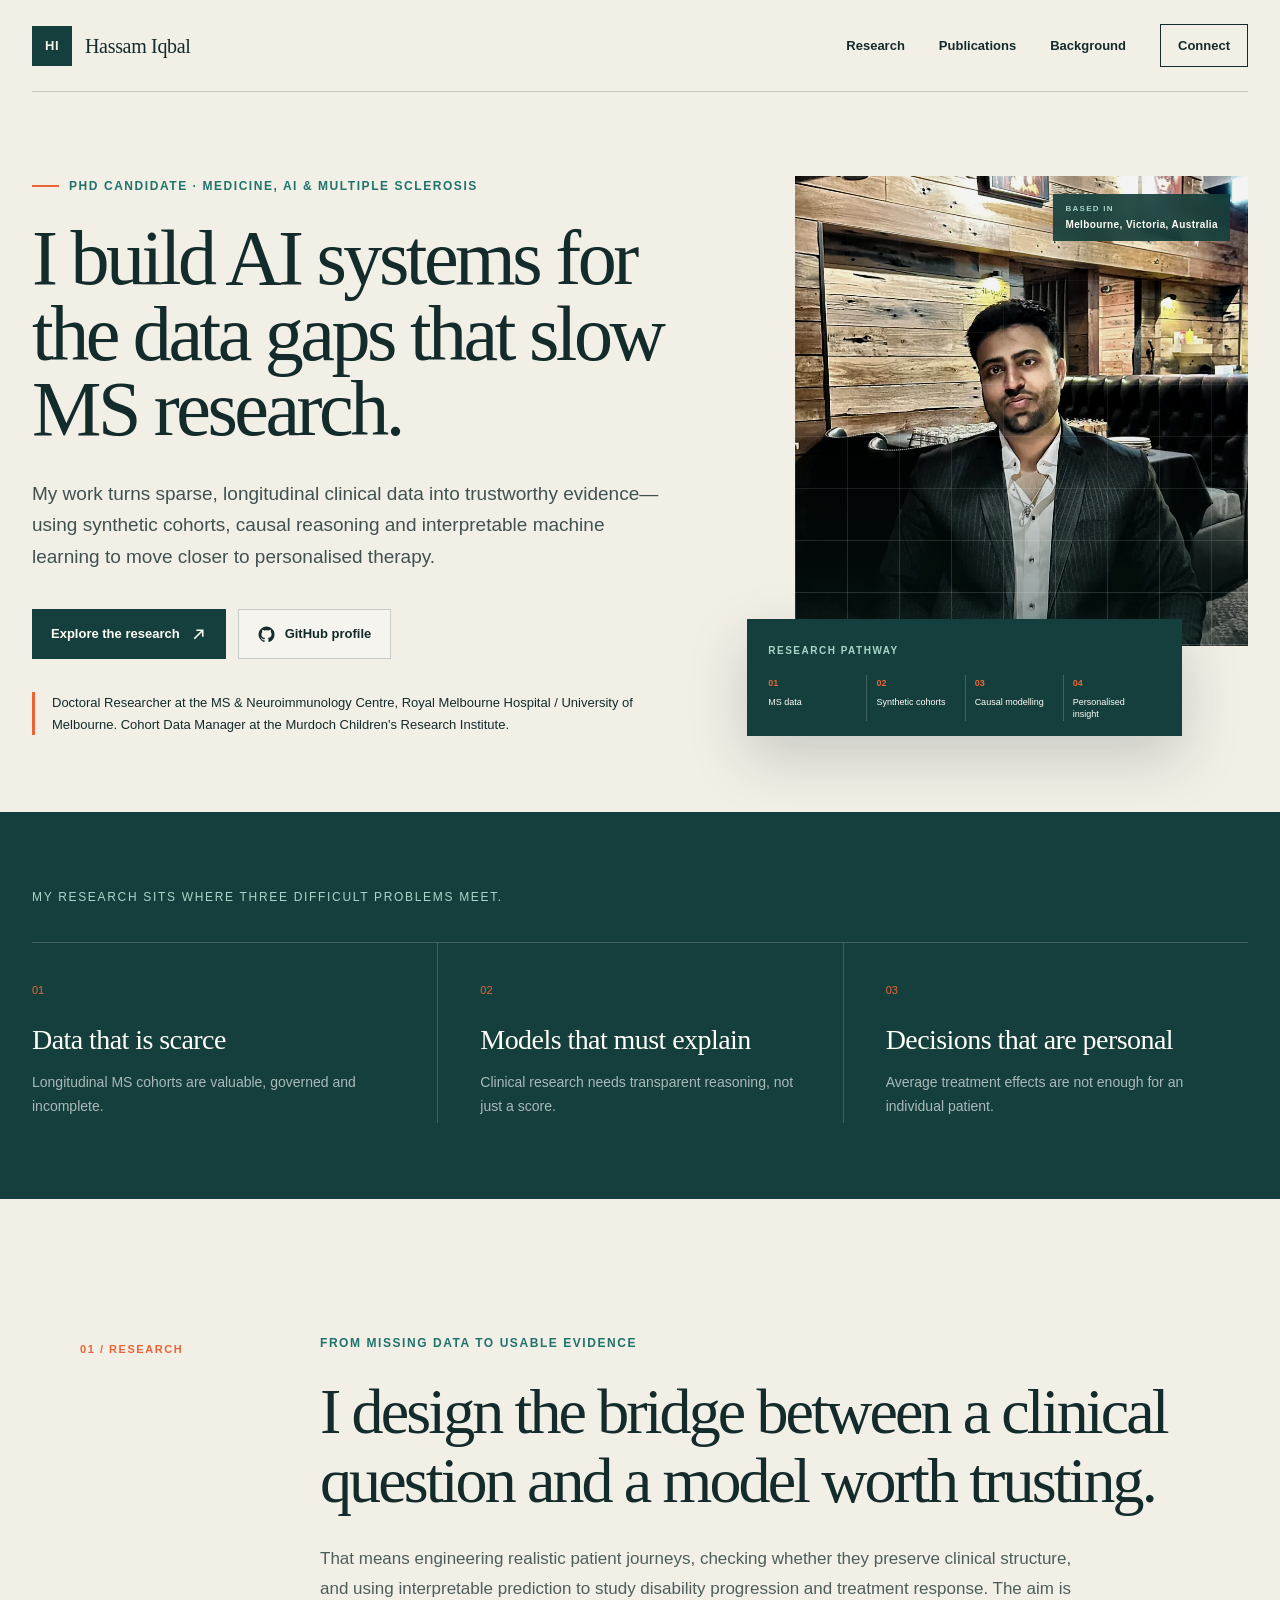
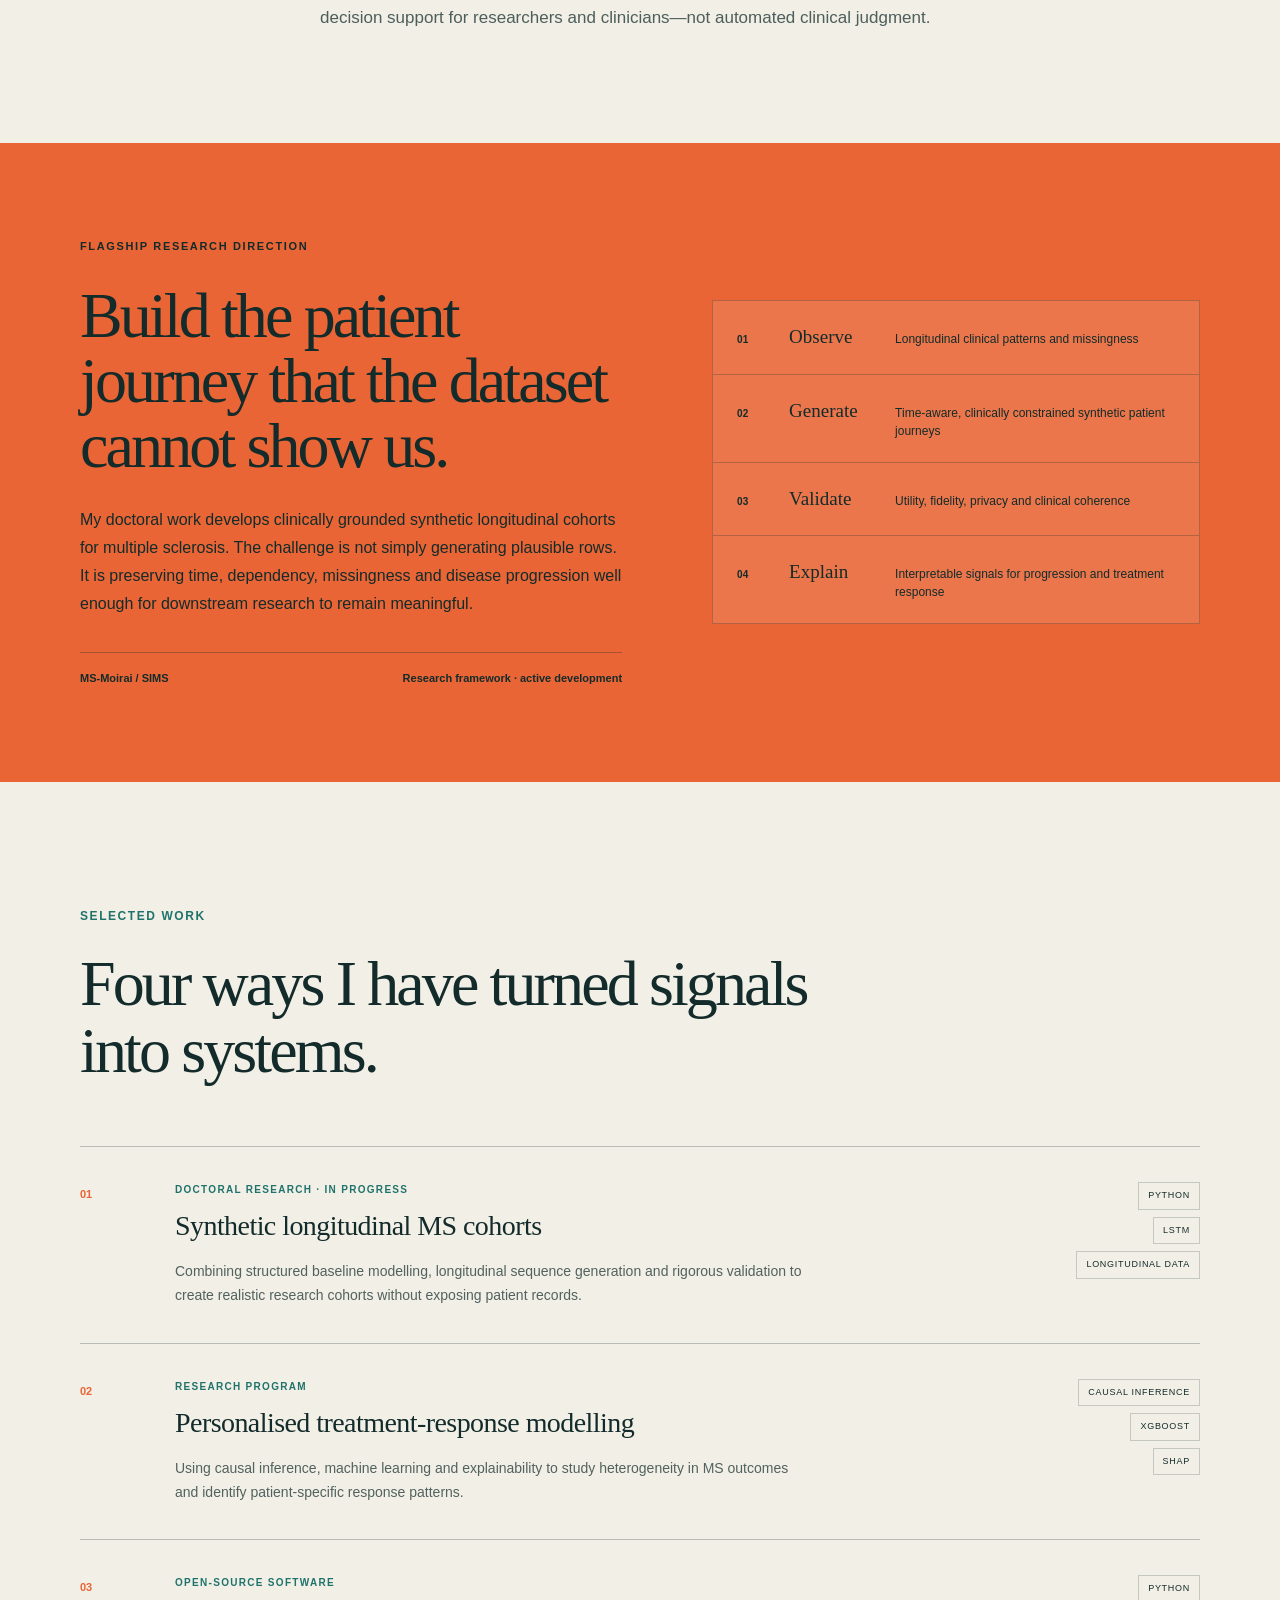
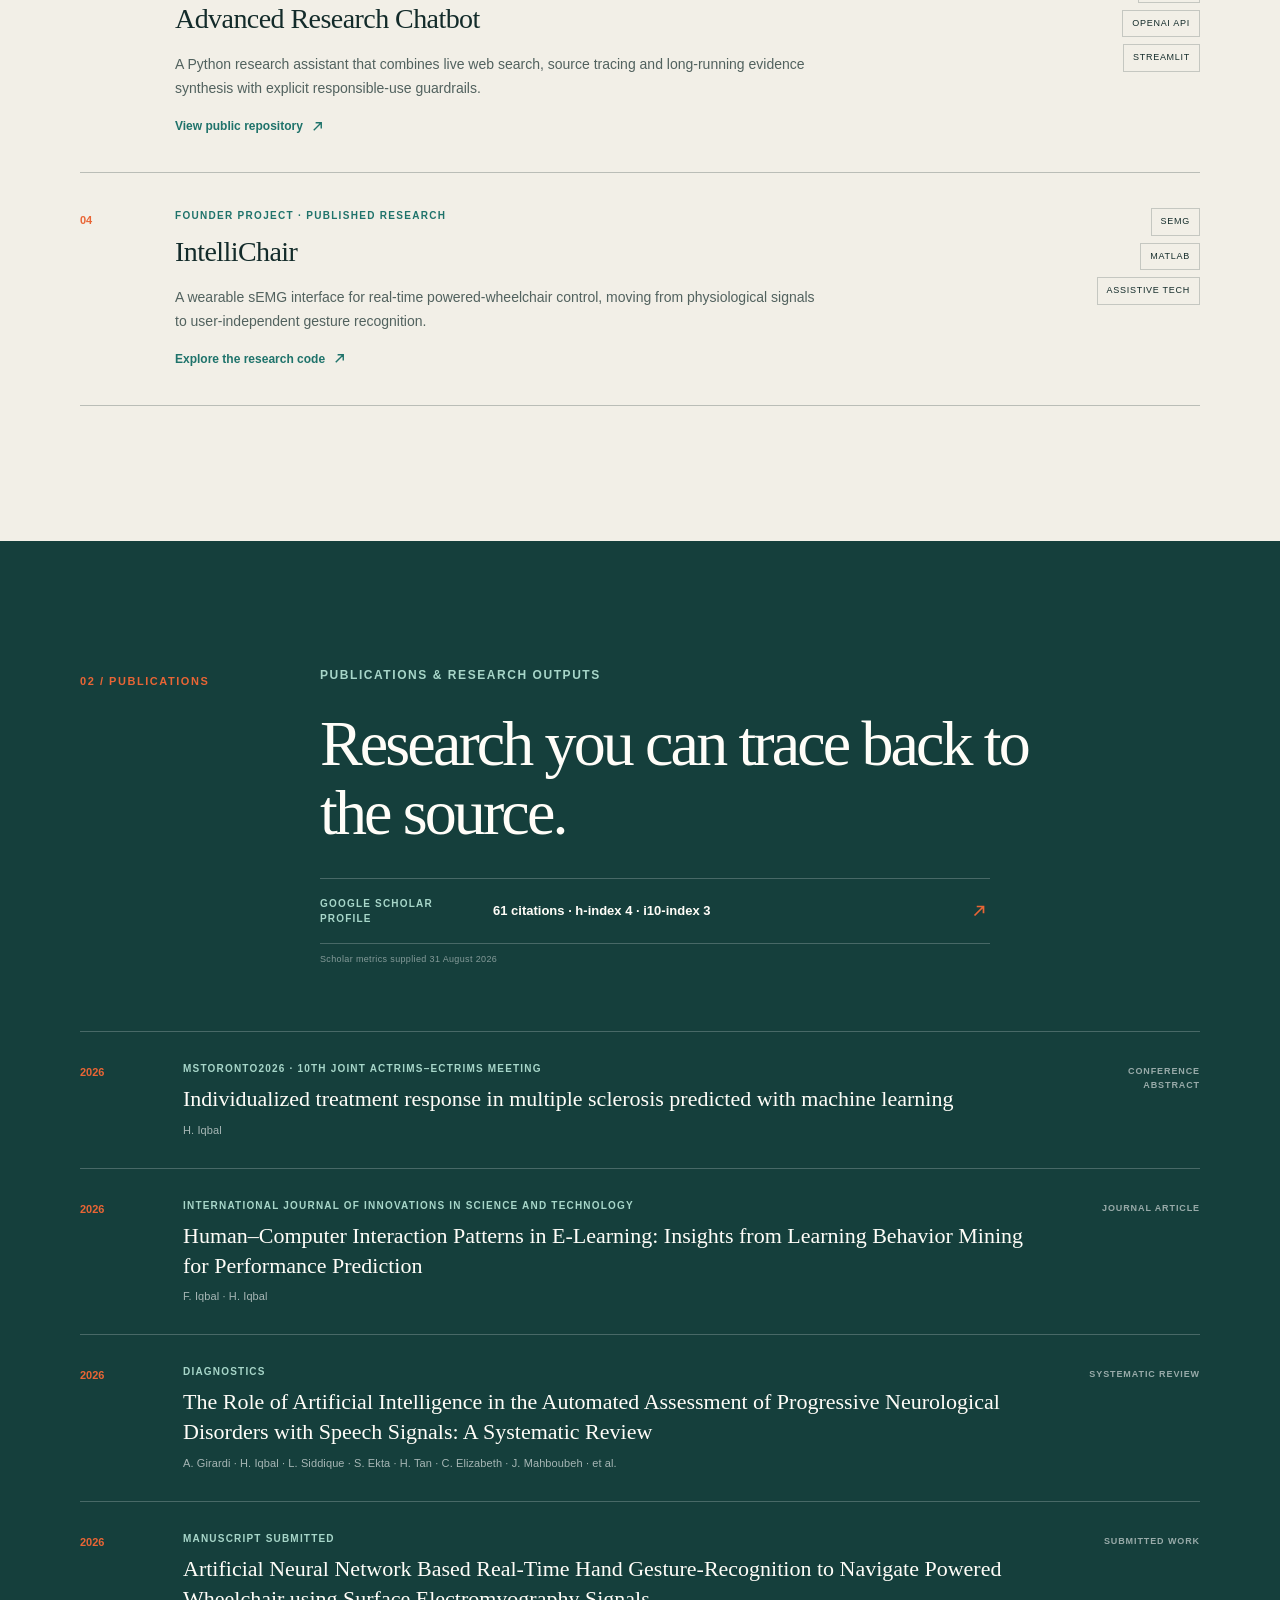
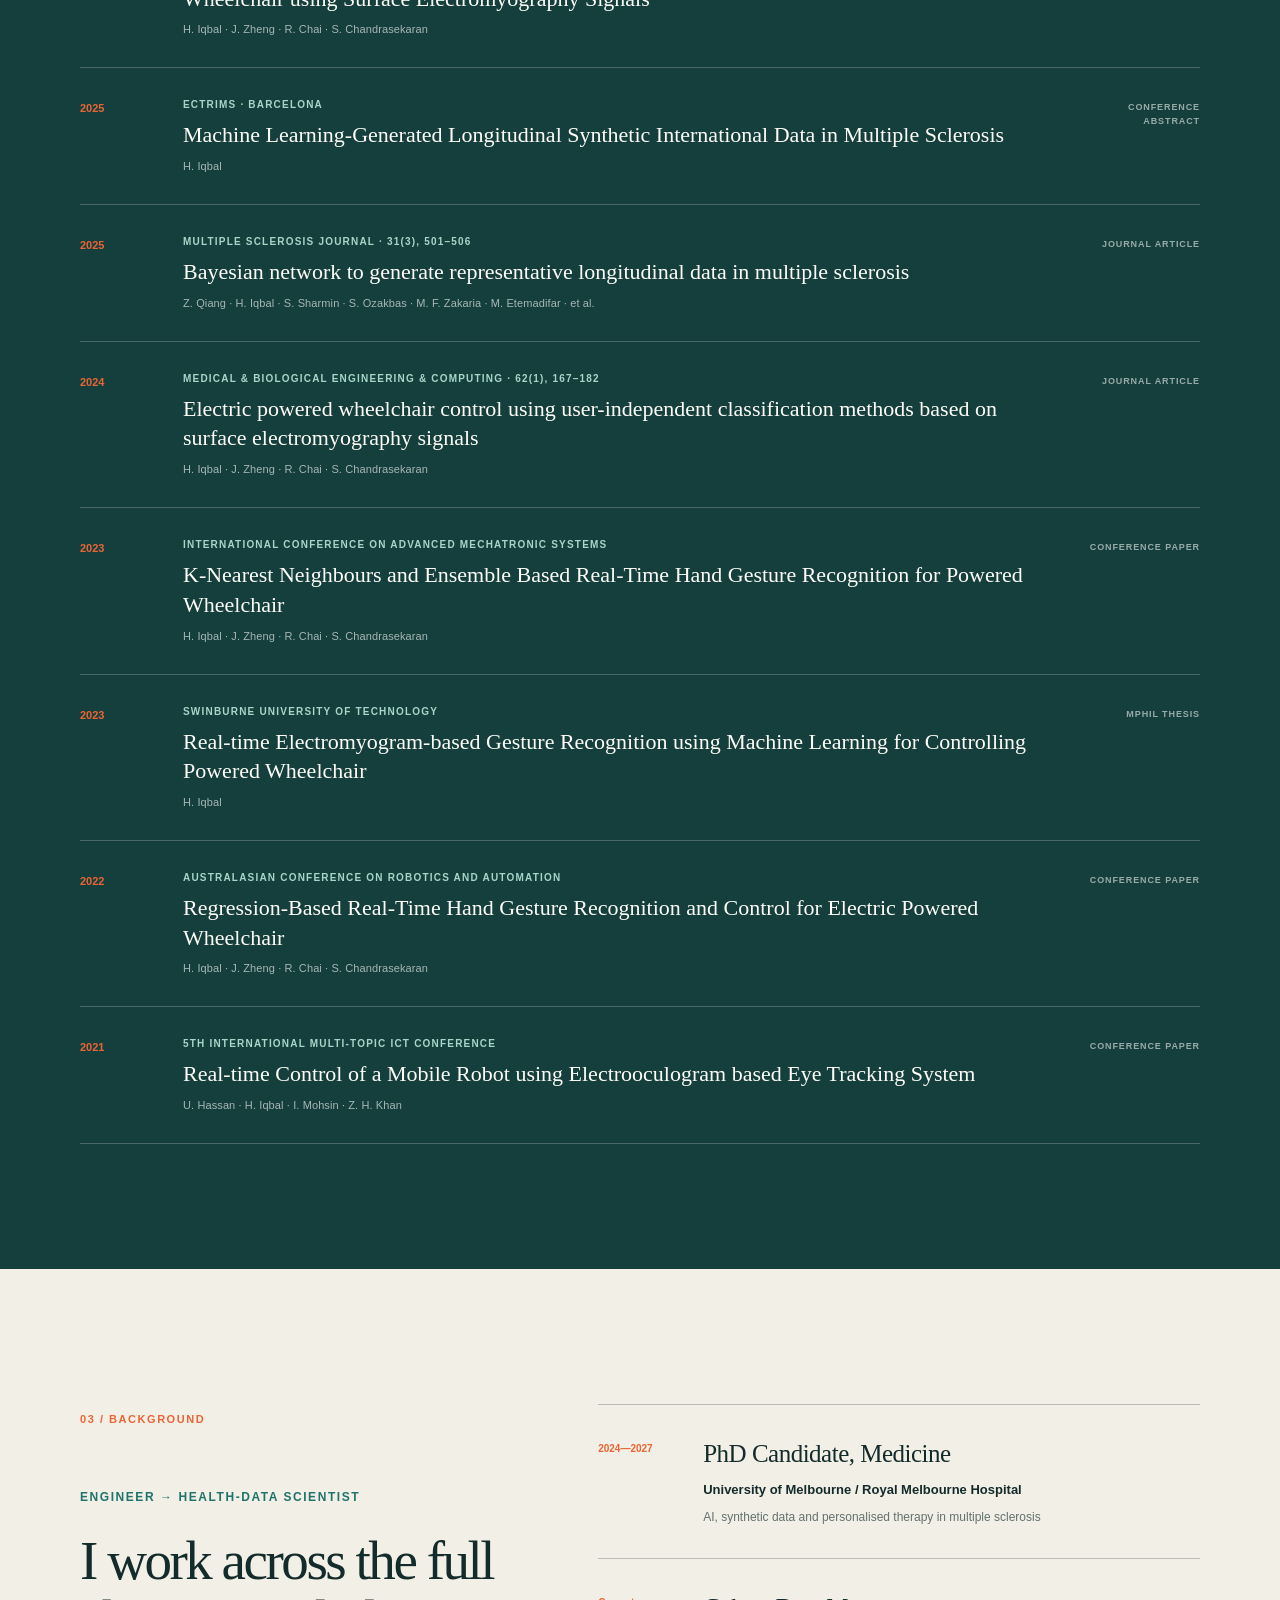
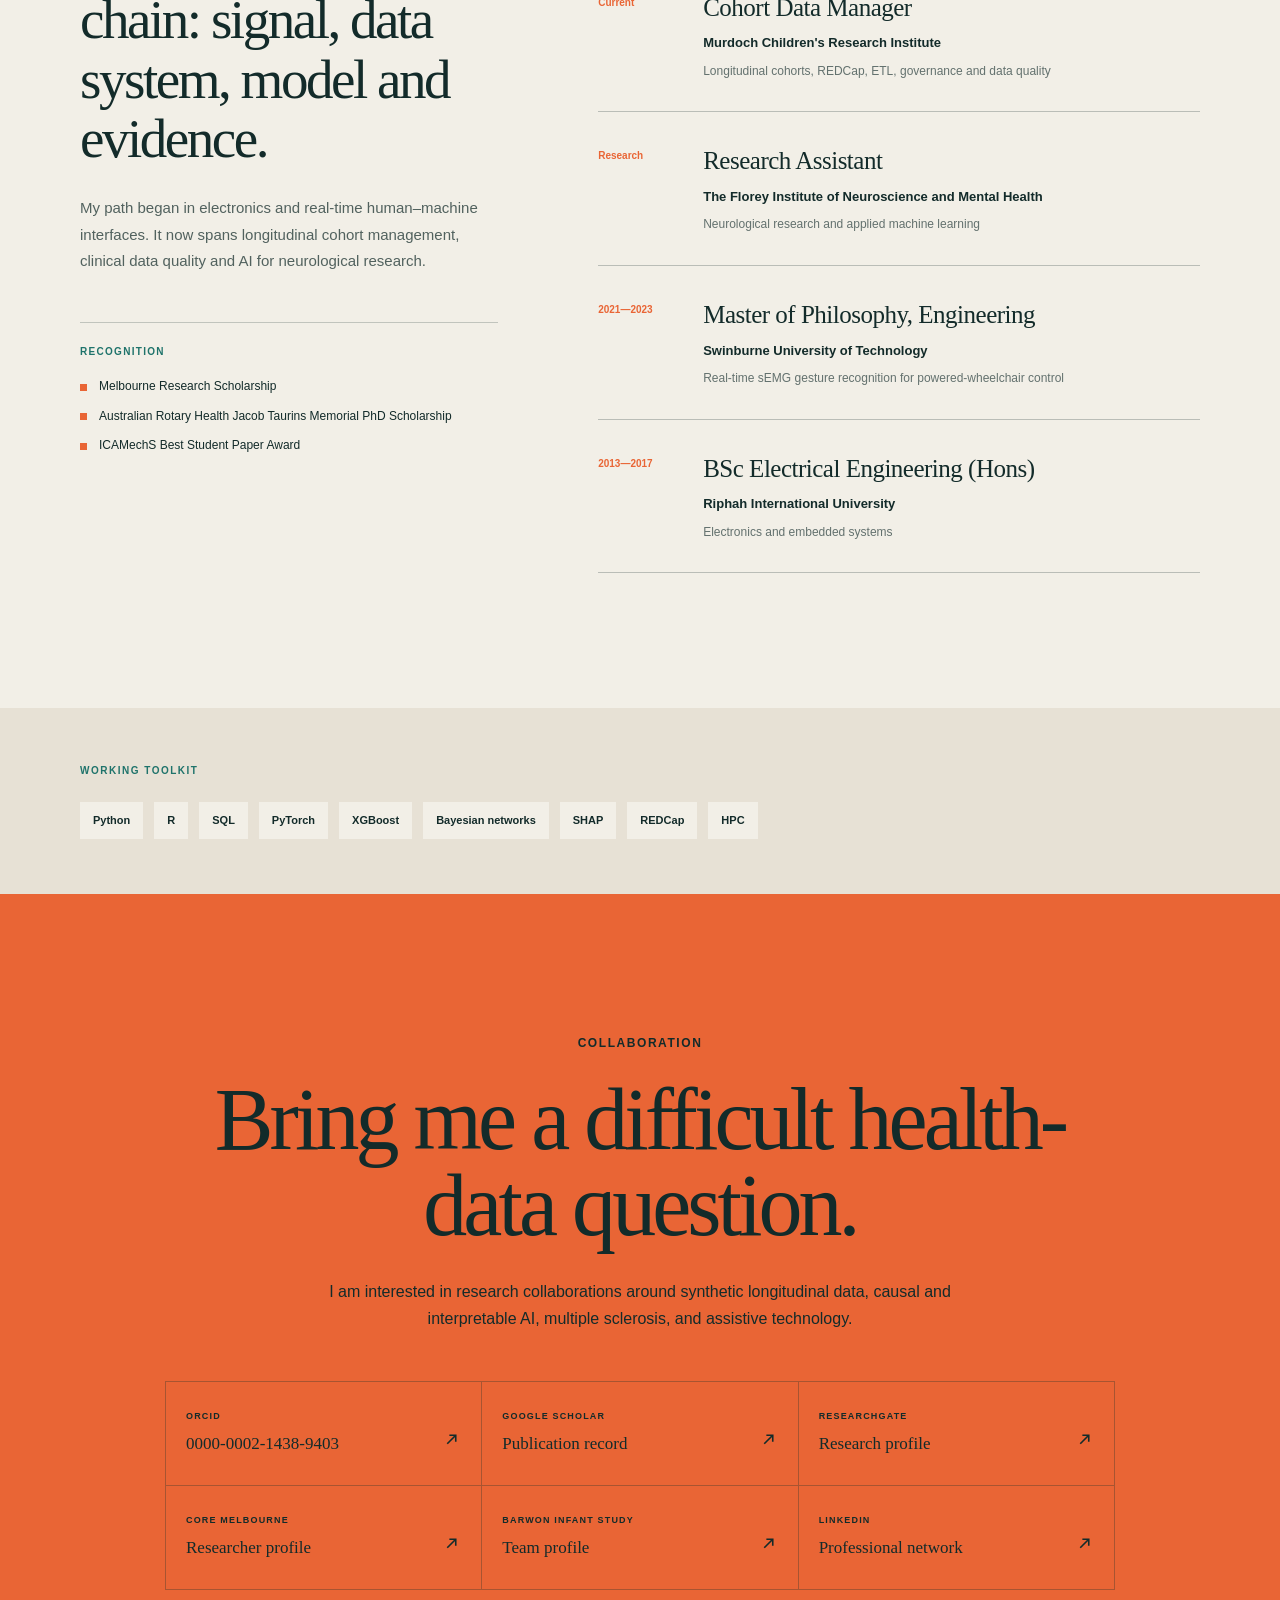
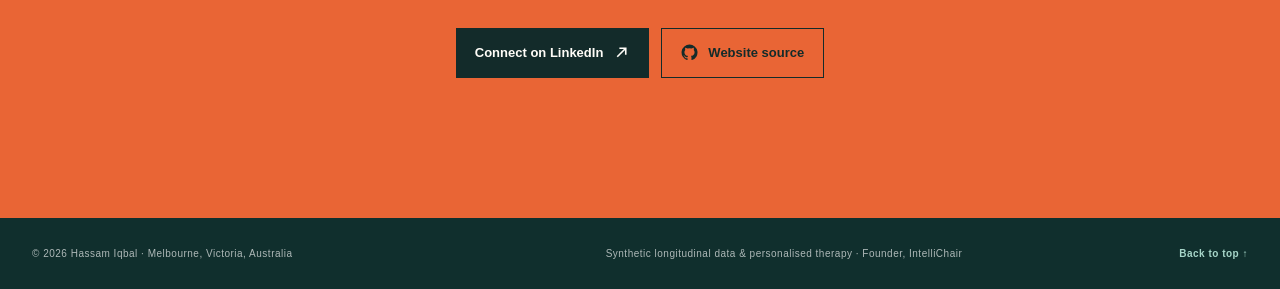
==== commit 8a74abf5: "Polish portfolio performance, accessibility and research copy" ====
--- a/index.html
+++ b/index.html
@@ -1,5 +1,4 @@
-<!doctype html>
-<html lang="en">
+<!doctype html><html lang="en">
   <head>
     <meta charset="utf-8" />
     <meta name="viewport" content="width=device-width, initial-scale=1" />
@@ -26,7 +25,9 @@
     <meta name="twitter:image" content="https://avatars.githubusercontent.com/u/97586118?v=4" />
     <title>Hassam Iqbal — AI for Multiple Sclerosis</title>
     <link rel="icon" href="/favicon.svg" type="image/svg+xml" />
+    <link rel="preload" as="image" href="/assets/hassam-iqbal-portrait.webp" type="image/webp" fetchpriority="high" />
     <link rel="stylesheet" href="/assets/index-DGDOfC1o.css" />
+    <link rel="stylesheet" href="/assets/final-polish.css" />
     <script type="application/ld+json">
       {
         "@context": "https://schema.org",
@@ -38,8 +39,8 @@
           "value": "0000-0002-1438-9403"
         },
         "url": "https://hassamiqbal.github.io/",
-        "image": "https://hassamiqbal.github.io/assets/hassam-iqbal-portrait.png",
-        "jobTitle": "Doctoral Researcher",
+        "image": "https://hassamiqbal.github.io/assets/hassam-iqbal-portrait.webp",
+        "jobTitle": ["PhD Candidate", "Cohort Data Manager"],
         "description": "AI-driven clinical researcher specialising in longitudinal disease modelling, privacy-preserving synthetic health data and translational machine learning.",
         "homeLocation": {
           "@type": "Place",
@@ -59,6 +60,10 @@
           {
             "@type": "Organization",
             "name": "Royal Melbourne Hospital"
+          },
+          {
+            "@type": "Organization",
+            "name": "Murdoch Children's Research Institute"
           }
         ],
         "alumniOf": [
@@ -92,5 +97,4 @@
       }
     </script>
   </head>
-  <body><link rel="preload" as="image" href="https://hassamiqbal.github.io/assets/hassam-iqbal-portrait.png"/><main id="top"><header class="site-header"><a class="brand" href="#top" aria-label="Hassam Iqbal, home"><span>HI</span><span class="brand-name">Hassam Iqbal</span></a><nav aria-label="Main navigation"><a href="#research">Research</a><a href="#publications">Publications</a><a href="#background">Background</a><a class="nav-contact" href="#contact">Connect</a></nav></header><section class="hero" aria-labelledby="hero-title"><div class="hero-copy"><p class="eyebrow"><span></span>PhD candidate · Medicine, AI &amp; Multiple Sclerosis</p><h1 id="hero-title">I build AI systems for the data gaps that slow MS research.</h1><p class="hero-lede">My work turns sparse, longitudinal clinical data into trustworthy evidence—using synthetic cohorts, causal reasoning and interpretable machine learning to move closer to personalised therapy.</p><div class="hero-actions"><a class="button button-primary" href="#research">Explore the research <svg viewBox="0 0 16 16" aria-hidden="true"><path d="M4 12 12 4M6 4h6v6" fill="none" stroke="currentColor" stroke-width="1.5"></path></svg></a><a class="button button-secondary" href="https://github.com/hassamiqbal" target="_blank" rel="noreferrer"><svg viewBox="0 0 24 24" aria-hidden="true"><path fill="currentColor" d="M12 .8A11.2 11.2 0 0 0 8.46 22.63c.56.1.77-.24.77-.54v-2.1c-3.13.68-3.79-1.33-3.79-1.33-.51-1.3-1.25-1.65-1.25-1.65-1.02-.7.08-.69.08-.69 1.13.08 1.72 1.16 1.72 1.16 1 1.72 2.63 1.22 3.27.93.1-.73.39-1.22.71-1.5-2.5-.28-5.13-1.25-5.13-5.56 0-1.23.44-2.23 1.16-3.02-.12-.28-.5-1.43.11-2.98 0 0 .95-.3 3.08 1.15a10.7 10.7 0 0 1 5.62 0c2.14-1.45 3.08-1.15 3.08-1.15.61 1.55.23 2.7.11 2.98.72.79 1.16 1.79 1.16 3.02 0 4.32-2.64 5.27-5.15 5.55.4.35.76 1.04.76 2.1v3.12c0 .3.2.65.77.54A11.2 11.2 0 0 0 12 .8Z"></path></svg> GitHub profile</a></div><p class="affiliation">Doctoral Researcher at the MS &amp; Neuroimmunology Centre, Royal Melbourne Hospital / University of Melbourne. Cohort Data Manager at the Murdoch Children&#x27;s Research Institute.</p></div><div class="hero-visual" aria-label="Portrait and research profile of Hassam Iqbal"><div class="portrait-frame"><img src="https://hassamiqbal.github.io/assets/hassam-iqbal-portrait.png" alt="Portrait of Hassam Iqbal" fetchpriority="high"/><div class="portrait-grid" aria-hidden="true"></div><p class="portrait-location"><span>Based in</span><strong>Melbourne, Victoria, Australia</strong></p></div><div class="signal-card"><span>Research pathway</span><div class="research-path" aria-label="Longitudinal MS data to personalised insight"><div><strong>01</strong><small>MS data</small></div><div><strong>02</strong><small>Synthetic cohorts</small></div><div><strong>03</strong><small>Causal modelling</small></div><div><strong>04</strong><small>Personalised insight</small></div></div></div></div></section><section class="positioning" aria-label="Research positioning"><p>My research sits where three difficult problems meet.</p><div class="positioning-grid"><article><span>01</span><h2>Data that is scarce</h2><p>Longitudinal MS cohorts are valuable, governed and incomplete.</p></article><article><span>02</span><h2>Models that must explain</h2><p>Clinical research needs transparent reasoning, not just a score.</p></article><article><span>03</span><h2>Decisions that are personal</h2><p>Average treatment effects are not enough for an individual patient.</p></article></div></section><section class="research-intro" id="research"><div class="section-index">01 / Research</div><div><p class="kicker">From missing data to usable evidence</p><h2>I design the bridge between a clinical question and a model worth trusting.</h2><p>That means engineering realistic patient journeys, checking whether they preserve clinical structure, and using interpretable prediction to study disability progression and treatment response. The aim is decision support for researchers and clinicians—not automated clinical judgment.</p></div></section><section class="flagship" aria-labelledby="flagship-title"><div class="flagship-copy"><p class="flagship-label">Flagship research direction</p><h2 id="flagship-title">Build the patient journey that the dataset cannot show us.</h2><p>My doctoral work develops clinically grounded synthetic longitudinal cohorts for multiple sclerosis. The challenge is not simply generating plausible rows. It is preserving time, dependency, missingness and disease progression well enough for downstream research to remain meaningful.</p><div class="flagship-note"><span>MS-Moirai / SIMS</span><span>Research framework · active development</span></div></div><div class="journey" aria-label="Research workflow from governed data to interpretable insight"><div class="journey-row"><span>01</span><strong>Observe</strong><p>Longitudinal clinical patterns and missingness</p></div><div class="journey-row"><span>02</span><strong>Generate</strong><p>Causal, time-aware synthetic patient journeys</p></div><div class="journey-row"><span>03</span><strong>Validate</strong><p>Utility, fidelity, privacy and clinical coherence</p></div><div class="journey-row"><span>04</span><strong>Explain</strong><p>Interpretable signals for progression and treatment response</p></div></div></section><section class="project-section"><div class="project-heading"><p class="kicker">Selected work</p><h2>Four ways I have turned signals into systems.</h2></div><div class="project-list"><article class="project-row"><div class="project-number">01</div><div><p class="project-status">Doctoral research · in progress</p><h3>Synthetic longitudinal MS cohorts</h3><p>Combining Bayesian structure, time-series generation and rigorous validation to create realistic research cohorts without exposing patient records.</p></div><div class="project-tags"><span>Python</span><span>Bayesian networks</span><span>Longitudinal data</span></div></article><article class="project-row"><div class="project-number">02</div><div><p class="project-status">Research program</p><h3>Personalised treatment-response modelling</h3><p>Using causal inference, machine learning and explainability to study heterogeneity in MS outcomes and identify patient-specific response patterns.</p></div><div class="project-tags"><span>Causal AI</span><span>XGBoost</span><span>SHAP</span></div></article><article class="project-row"><div class="project-number">03</div><div><p class="project-status">Open-source software</p><h3>Advanced Research Chatbot</h3><p>A Python research assistant that combines live web search, source tracing and long-running evidence synthesis with explicit responsible-use guardrails.</p><a href="https://github.com/hassamiqbal/advanced-research-chatbot" target="_blank" rel="noreferrer">View public repository <svg viewBox="0 0 16 16" aria-hidden="true"><path d="M4 12 12 4M6 4h6v6" fill="none" stroke="currentColor" stroke-width="1.5"></path></svg></a></div><div class="project-tags"><span>Python</span><span>OpenAI API</span><span>Streamlit</span></div></article><article class="project-row"><div class="project-number">04</div><div><p class="project-status">Founder project · published research</p><h3>IntelliChair</h3><p>A wearable sEMG interface for real-time powered-wheelchair control, moving from physiological signals to user-independent gesture recognition.</p><a href="https://github.com/hassamiqbal/MC-SVM-based-Hand-Gesture-Recognition-for-Powered-Wheelchair" target="_blank" rel="noreferrer">Explore the research code <svg viewBox="0 0 16 16" aria-hidden="true"><path d="M4 12 12 4M6 4h6v6" fill="none" stroke="currentColor" stroke-width="1.5"></path></svg></a></div><div class="project-tags"><span>sEMG</span><span>MATLAB</span><span>Assistive tech</span></div></article></div></section><section class="publications" id="publications"><div class="publication-head"><div class="section-index">02 / Publications</div><div><p class="kicker">Publications &amp; research outputs</p><h2>Research you can trace back to the source.</h2><a class="scholar-link" href="https://scholar.google.com/citations?user=InTnUEIAAAAJ&amp;hl=en" target="_blank" rel="noreferrer"><span>Google Scholar profile</span><strong>61 citations · h-index 4 · i10-index 3</strong><svg viewBox="0 0 16 16" aria-hidden="true"><path d="M4 12 12 4M6 4h6v6" fill="none" stroke="currentColor" stroke-width="1.5"></path></svg></a><small class="scholar-date">Scholar metrics supplied 31 August 2026</small></div></div><div class="publication-list"><a class="publication-row" href="https://scholar.google.com/citations?view_op=view_citation&amp;hl=en&amp;user=InTnUEIAAAAJ&amp;citation_for_view=InTnUEIAAAAJ:LPZeul_q3PIC" target="_blank" rel="noreferrer"><span>2026</span><div><p>MSToronto2026 · 10th Joint ACTRIMS–ECTRIMS Meeting</p><h3>Individualized treatment response in multiple sclerosis predicted with machine learning</h3><small class="publication-authors">H. Iqbal</small></div><span class="publication-type">Conference abstract</span></a><a class="publication-row" href="https://scholar.google.com/citations?view_op=view_citation&amp;hl=en&amp;user=InTnUEIAAAAJ&amp;citation_for_view=InTnUEIAAAAJ:5Ul4iDaHHb8C" target="_blank" rel="noreferrer"><span>2026</span><div><p>International Journal of Innovations in Science and Technology</p><h3>Human–Computer Interaction Patterns in E-Learning: Insights from Learning Behavior Mining for Performance Prediction</h3><small class="publication-authors">F. Iqbal · H. Iqbal</small></div><span class="publication-type">Journal article</span></a><a class="publication-row" href="https://scholar.google.com/citations?view_op=view_citation&amp;hl=en&amp;user=InTnUEIAAAAJ&amp;citation_for_view=InTnUEIAAAAJ:tOudhMTPpwUC" target="_blank" rel="noreferrer"><span>2026</span><div><p>Diagnostics</p><h3>The Role of Artificial Intelligence in the Automated Assessment of Progressive Neurological Disorders with Speech Signals: A Systematic Review</h3><small class="publication-authors">A. Girardi · H. Iqbal · L. Siddique · S. Ekta · H. Tan · C. Elizabeth · J. Mahboubeh · et al.</small></div><span class="publication-type">Systematic review</span></a><a class="publication-row" href="https://scholar.google.com/citations?view_op=view_citation&amp;hl=en&amp;user=InTnUEIAAAAJ&amp;citation_for_view=InTnUEIAAAAJ:Y0pCki6q_DkC" target="_blank" rel="noreferrer"><span>2026</span><div><p>Manuscript submitted</p><h3>Artificial Neural Network Based Real-Time Hand Gesture-Recognition to Navigate Powered Wheelchair using Surface Electromyography Signals</h3><small class="publication-authors">H. Iqbal · J. Zheng · R. Chai · S. Chandrasekaran</small></div><span class="publication-type">Submitted work</span></a><a class="publication-row" href="https://scholar.google.com/citations?view_op=view_citation&amp;hl=en&amp;user=InTnUEIAAAAJ&amp;citation_for_view=InTnUEIAAAAJ:geHnlv5EZngC" target="_blank" rel="noreferrer"><span>2025</span><div><p>ECTRIMS · Barcelona</p><h3>Machine Learning-Generated Longitudinal Synthetic International Data in Multiple Sclerosis</h3><small class="publication-authors">H. Iqbal</small></div><span class="publication-type">Conference abstract</span></a><a class="publication-row" href="https://scholar.google.com/citations?view_op=view_citation&amp;hl=en&amp;user=InTnUEIAAAAJ&amp;citation_for_view=InTnUEIAAAAJ:KxtntwgDAa4C" target="_blank" rel="noreferrer"><span>2025</span><div><p>Multiple Sclerosis Journal · 31(3), 501–506</p><h3>Bayesian network to generate representative longitudinal data in multiple sclerosis</h3><small class="publication-authors">Z. Qiang · H. Iqbal · S. Sharmin · S. Ozakbas · M. F. Zakaria · M. Etemadifar · et al.</small></div><span class="publication-type">Journal article</span></a><a class="publication-row" href="https://doi.org/10.1007/s11517-023-02921-z" target="_blank" rel="noreferrer"><span>2024</span><div><p>Medical &amp; Biological Engineering &amp; Computing · 62(1), 167–182</p><h3>Electric powered wheelchair control using user-independent classification methods based on surface electromyography signals</h3><small class="publication-authors">H. Iqbal · J. Zheng · R. Chai · S. Chandrasekaran</small></div><span class="publication-type">Journal article</span></a><a class="publication-row" href="https://doi.org/10.1109/ICAMechS59878.2023.10272954" target="_blank" rel="noreferrer"><span>2023</span><div><p>International Conference on Advanced Mechatronic Systems</p><h3>K-Nearest Neighbours and Ensemble Based Real-Time Hand Gesture Recognition for Powered Wheelchair</h3><small class="publication-authors">H. Iqbal · J. Zheng · R. Chai · S. Chandrasekaran</small></div><span class="publication-type">Conference paper</span></a><a class="publication-row" href="https://scholar.google.com/citations?view_op=view_citation&amp;hl=en&amp;user=InTnUEIAAAAJ&amp;citation_for_view=InTnUEIAAAAJ:fPk4N6BV_jEC" target="_blank" rel="noreferrer"><span>2023</span><div><p>Swinburne University of Technology</p><h3>Real-time Electromyogram-based Gesture Recognition using Machine Learning for Controlling Powered Wheelchair</h3><small class="publication-authors">H. Iqbal</small></div><span class="publication-type">MPhil thesis</span></a><a class="publication-row" href="https://hdl.handle.net/10453/170324" target="_blank" rel="noreferrer"><span>2022</span><div><p>Australasian Conference on Robotics and Automation</p><h3>Regression-Based Real-Time Hand Gesture Recognition and Control for Electric Powered Wheelchair</h3><small class="publication-authors">H. Iqbal · J. Zheng · R. Chai · S. Chandrasekaran</small></div><span class="publication-type">Conference paper</span></a><a class="publication-row" href="https://scholar.google.com/citations?view_op=view_citation&amp;hl=en&amp;user=InTnUEIAAAAJ&amp;citation_for_view=InTnUEIAAAAJ:u-x6o8ySG0sC" target="_blank" rel="noreferrer"><span>2021</span><div><p>5th International Multi-topic ICT Conference</p><h3>Real-time Control of a Mobile Robot using Electrooculogram based Eye Tracking System</h3><small class="publication-authors">U. Hassan · H. Iqbal · I. Mohsin · Z. H. Khan</small></div><span class="publication-type">Conference paper</span></a></div></section><section class="background" id="background"><div class="background-copy"><div class="section-index">03 / Background</div><p class="kicker">Engineer → health-data scientist</p><h2>I work across the full chain: signal, data system, model and evidence.</h2><p>My path began in electronics and real-time human–machine interfaces. It now spans longitudinal cohort management, clinical data quality and AI for neurological research.</p><div class="award-block"><p>Recognition</p><ul><li>Melbourne Research Scholarship</li><li>Australian Rotary Health Jacob Taurins Memorial PhD Scholarship</li><li>ICAMechS Best Student Paper Award</li></ul></div></div><div class="timeline"><article><span>2024—2027</span><h3>PhD Candidate, Medicine</h3><p>University of Melbourne / Royal Melbourne Hospital</p><small>AI, synthetic data and personalised therapy in multiple sclerosis</small></article><article><span>Current</span><h3>Cohort Data Manager</h3><p>Murdoch Children&#x27;s Research Institute</p><small>Longitudinal cohorts, REDCap, ETL, governance and data quality</small></article><article><span>Research</span><h3>Research Assistant</h3><p>The Florey Institute of Neuroscience and Mental Health</p><small>Neurological research and applied machine learning</small></article><article><span>2021—2023</span><h3>Master of Philosophy, Engineering</h3><p>Swinburne University of Technology</p><small>Real-time sEMG gesture recognition for powered-wheelchair control</small></article><article><span>2013—2017</span><h3>BSc Electrical Engineering (Hons)</h3><p>Riphah International University</p><small>Electronics and embedded systems</small></article></div></section><section class="toolkit" aria-label="Technical toolkit"><p>Working toolkit</p><div><span>Python</span><span>R</span><span>SQL</span><span>PyTorch</span><span>XGBoost</span><span>Bayesian networks</span><span>SHAP</span><span>REDCap</span><span>HPC</span></div></section><section class="contact" id="contact"><p class="kicker">Collaboration</p><h2>Bring me a difficult health-data question.</h2><p>I am interested in research collaborations around synthetic longitudinal data, causal and interpretable AI, multiple sclerosis, and assistive technology.</p><div class="profile-links" aria-label="Hassam Iqbal&#x27;s professional profiles"><a href="https://orcid.org/0000-0002-1438-9403" target="_blank" rel="noreferrer"><span>ORCID</span><strong>0000-0002-1438-9403</strong><svg viewBox="0 0 16 16" aria-hidden="true"><path d="M4 12 12 4M6 4h6v6" fill="none" stroke="currentColor" stroke-width="1.5"></path></svg></a><a href="https://scholar.google.com/citations?user=InTnUEIAAAAJ&amp;hl=en" target="_blank" rel="noreferrer"><span>Google Scholar</span><strong>Publication record</strong><svg viewBox="0 0 16 16" aria-hidden="true"><path d="M4 12 12 4M6 4h6v6" fill="none" stroke="currentColor" stroke-width="1.5"></path></svg></a><a href="https://www.researchgate.net/profile/Hassam-Iqbal?ev=hdr_xprf" target="_blank" rel="noreferrer"><span>ResearchGate</span><strong>Research profile</strong><svg viewBox="0 0 16 16" aria-hidden="true"><path d="M4 12 12 4M6 4h6v6" fill="none" stroke="currentColor" stroke-width="1.5"></path></svg></a><a href="https://core.melbourne/mr-hassam-iqbal/" target="_blank" rel="noreferrer"><span>CORe Melbourne</span><strong>Researcher profile</strong><svg viewBox="0 0 16 16" aria-hidden="true"><path d="M4 12 12 4M6 4h6v6" fill="none" stroke="currentColor" stroke-width="1.5"></path></svg></a><a href="https://barwoninfantstudy.org.au/team/hassam-iqbal/" target="_blank" rel="noreferrer"><span>Barwon Infant Study</span><strong>Team profile</strong><svg viewBox="0 0 16 16" aria-hidden="true"><path d="M4 12 12 4M6 4h6v6" fill="none" stroke="currentColor" stroke-width="1.5"></path></svg></a><a href="https://www.linkedin.com/in/hassam-iqbal-340680117/" target="_blank" rel="noreferrer"><span>LinkedIn</span><strong>Professional network</strong><svg viewBox="0 0 16 16" aria-hidden="true"><path d="M4 12 12 4M6 4h6v6" fill="none" stroke="currentColor" stroke-width="1.5"></path></svg></a></div><div class="contact-actions"><a class="button contact-primary" href="https://www.linkedin.com/in/hassam-iqbal-340680117/" target="_blank" rel="noreferrer">Connect on LinkedIn <svg viewBox="0 0 16 16" aria-hidden="true"><path d="M4 12 12 4M6 4h6v6" fill="none" stroke="currentColor" stroke-width="1.5"></path></svg></a><a class="button contact-secondary" href="https://github.com/hassamiqbal/hassamiqbal.github.io" target="_blank" rel="noreferrer"><svg viewBox="0 0 24 24" aria-hidden="true"><path fill="currentColor" d="M12 .8A11.2 11.2 0 0 0 8.46 22.63c.56.1.77-.24.77-.54v-2.1c-3.13.68-3.79-1.33-3.79-1.33-.51-1.3-1.25-1.65-1.25-1.65-1.02-.7.08-.69.08-.69 1.13.08 1.72 1.16 1.72 1.16 1 1.72 2.63 1.22 3.27.93.1-.73.39-1.22.71-1.5-2.5-.28-5.13-1.25-5.13-5.56 0-1.23.44-2.23 1.16-3.02-.12-.28-.5-1.43.11-2.98 0 0 .95-.3 3.08 1.15a10.7 10.7 0 0 1 5.62 0c2.14-1.45 3.08-1.15 3.08-1.15.61 1.55.23 2.7.11 2.98.72.79 1.16 1.79 1.16 3.02 0 4.32-2.64 5.27-5.15 5.55.4.35.76 1.04.76 2.1v3.12c0 .3.2.65.77.54A11.2 11.2 0 0 0 12 .8Z"></path></svg> Website source</a></div></section><footer><p>© 2026 Hassam Iqbal · Melbourne, Victoria, Australia</p><p>AI for MS biomarkers &amp; personalised therapy · Founder, IntelliChair</p><a href="#top">Back to top ↑</a></footer></main></body>
-</html>+  <body><a class="skip-link" href="#research">Skip to main content</a><main id="top"><header class="site-header"><a class="brand" href="#top" aria-label="Hassam Iqbal, home"><span>HI</span><span class="brand-name">Hassam Iqbal</span></a><nav aria-label="Main navigation"><a href="#research">Research</a><a href="#publications">Publications</a><a href="#background">Background</a><a class="nav-contact" href="#contact">Connect</a></nav></header><section class="hero" aria-labelledby="hero-title"><div class="hero-copy"><p class="eyebrow"><span></span>PhD candidate · Medicine, AI &amp; Multiple Sclerosis</p><h1 id="hero-title">I build AI systems for the data gaps that slow MS research.</h1><p class="hero-lede">My work turns sparse, longitudinal clinical data into trustworthy evidence—using synthetic cohorts, causal reasoning and interpretable machine learning to move closer to personalised therapy.</p><div class="hero-actions"><a class="button button-primary" href="#research">Explore the research <svg viewBox="0 0 16 16" aria-hidden="true"><path d="M4 12 12 4M6 4h6v6" fill="none" stroke="currentColor" stroke-width="1.5"></path></svg></a><a class="button button-secondary" href="https://github.com/hassamiqbal" target="_blank" rel="noreferrer"><svg viewBox="0 0 24 24" aria-hidden="true"><path fill="currentColor" d="M12 .8A11.2 11.2 0 0 0 8.46 22.63c.56.1.77-.24.77-.54v-2.1c-3.13.68-3.79-1.33-3.79-1.33-.51-1.3-1.25-1.65-1.25-1.65-1.02-.7.08-.69.08-.69 1.13.08 1.72 1.16 1.72 1.16 1 1.72 2.63 1.22 3.27.93.1-.73.39-1.22.71-1.5-2.5-.28-5.13-1.25-5.13-5.56 0-1.23.44-2.23 1.16-3.02-.12-.28-.5-1.43.11-2.98 0 0 .95-.3 3.08 1.15a10.7 10.7 0 0 1 5.62 0c2.14-1.45 3.08-1.15 3.08-1.15.61 1.55.23 2.7.11 2.98.72.79 1.16 1.79 1.16 3.02 0 4.32-2.64 5.27-5.15 5.55.4.35.76 1.04.76 2.1v3.12c0 .3.2.65.77.54A11.2 11.2 0 0 0 12 .8Z"></path></svg> GitHub profile</a></div><p class="affiliation">Doctoral Researcher at the MS &amp; Neuroimmunology Centre, Royal Melbourne Hospital / University of Melbourne. Cohort Data Manager at the Murdoch Children&#x27;s Research Institute.</p></div><div class="hero-visual" aria-label="Portrait and research profile of Hassam Iqbal"><div class="portrait-frame"><img src="/assets/hassam-iqbal-portrait.webp" alt="Hassam Iqbal in Melbourne, Australia" width="900" height="1017" fetchpriority="high" decoding="async"/><div class="portrait-grid" aria-hidden="true"></div><p class="portrait-location"><span>Based in</span><strong>Melbourne, Victoria, Australia</strong></p></div><div class="signal-card"><span>Research pathway</span><div class="research-path" aria-label="Longitudinal MS data to personalised insight"><div><strong>01</strong><small>MS data</small></div><div><strong>02</strong><small>Synthetic cohorts</small></div><div><strong>03</strong><small>Causal modelling</small></div><div><strong>04</strong><small>Personalised insight</small></div></div></div></div></section><section class="positioning" aria-label="Research positioning"><p>My research sits where three difficult problems meet.</p><div class="positioning-grid"><article><span>01</span><h2>Data that is scarce</h2><p>Longitudinal MS cohorts are valuable, governed and incomplete.</p></article><article><span>02</span><h2>Models that must explain</h2><p>Clinical research needs transparent reasoning, not just a score.</p></article><article><span>03</span><h2>Decisions that are personal</h2><p>Average treatment effects are not enough for an individual patient.</p></article></div></section><section class="research-intro" id="research"><div class="section-index">01 / Research</div><div><p class="kicker">From missing data to usable evidence</p><h2>I design the bridge between a clinical question and a model worth trusting.</h2><p>That means engineering realistic patient journeys, checking whether they preserve clinical structure, and using interpretable prediction to study disability progression and treatment response. The aim is decision support for researchers and clinicians—not automated clinical judgment.</p></div></section><section class="flagship" aria-labelledby="flagship-title"><div class="flagship-copy"><p class="flagship-label">Flagship research direction</p><h2 id="flagship-title">Build the patient journey that the dataset cannot show us.</h2><p>My doctoral work develops clinically grounded synthetic longitudinal cohorts for multiple sclerosis. The challenge is not simply generating plausible rows. It is preserving time, dependency, missingness and disease progression well enough for downstream research to remain meaningful.</p><div class="flagship-note"><span>MS-Moirai / SIMS</span><span>Research framework · active development</span></div></div><div class="journey" aria-label="Research workflow from governed data to interpretable insight"><div class="journey-row"><span>01</span><strong>Observe</strong><p>Longitudinal clinical patterns and missingness</p></div><div class="journey-row"><span>02</span><strong>Generate</strong><p>Time-aware, clinically constrained synthetic patient journeys</p></div><div class="journey-row"><span>03</span><strong>Validate</strong><p>Utility, fidelity, privacy and clinical coherence</p></div><div class="journey-row"><span>04</span><strong>Explain</strong><p>Interpretable signals for progression and treatment response</p></div></div></section><section class="project-section"><div class="project-heading"><p class="kicker">Selected work</p><h2>Four ways I have turned signals into systems.</h2></div><div class="project-list"><article class="project-row"><div class="project-number">01</div><div><p class="project-status">Doctoral research · in progress</p><h3>Synthetic longitudinal MS cohorts</h3><p>Combining structured baseline modelling, longitudinal sequence generation and rigorous validation to create realistic research cohorts without exposing patient records.</p></div><div class="project-tags"><span>Python</span><span>LSTM</span><span>Longitudinal data</span></div></article><article class="project-row"><div class="project-number">02</div><div><p class="project-status">Research program</p><h3>Personalised treatment-response modelling</h3><p>Using causal inference, machine learning and explainability to study heterogeneity in MS outcomes and identify patient-specific response patterns.</p></div><div class="project-tags"><span>Causal inference</span><span>XGBoost</span><span>SHAP</span></div></article><article class="project-row"><div class="project-number">03</div><div><p class="project-status">Open-source software</p><h3>Advanced Research Chatbot</h3><p>A Python research assistant that combines live web search, source tracing and long-running evidence synthesis with explicit responsible-use guardrails.</p><a href="https://github.com/hassamiqbal/advanced-research-chatbot" target="_blank" rel="noreferrer">View public repository <svg viewBox="0 0 16 16" aria-hidden="true"><path d="M4 12 12 4M6 4h6v6" fill="none" stroke="currentColor" stroke-width="1.5"></path></svg></a></div><div class="project-tags"><span>Python</span><span>OpenAI API</span><span>Streamlit</span></div></article><article class="project-row"><div class="project-number">04</div><div><p class="project-status">Founder project · published research</p><h3>IntelliChair</h3><p>A wearable sEMG interface for real-time powered-wheelchair control, moving from physiological signals to user-independent gesture recognition.</p><a href="https://github.com/hassamiqbal/MC-SVM-based-Hand-Gesture-Recognition-for-Powered-Wheelchair" target="_blank" rel="noreferrer">Explore the research code <svg viewBox="0 0 16 16" aria-hidden="true"><path d="M4 12 12 4M6 4h6v6" fill="none" stroke="currentColor" stroke-width="1.5"></path></svg></a></div><div class="project-tags"><span>sEMG</span><span>MATLAB</span><span>Assistive tech</span></div></article></div></section><section class="publications" id="publications"><div class="publication-head"><div class="section-index">02 / Publications</div><div><p class="kicker">Publications &amp; research outputs</p><h2>Research you can trace back to the source.</h2><a class="scholar-link" href="https://scholar.google.com/citations?user=InTnUEIAAAAJ&amp;hl=en" target="_blank" rel="noreferrer"><span>Google Scholar profile</span><strong>61 citations · h-index 4 · i10-index 3</strong><svg viewBox="0 0 16 16" aria-hidden="true"><path d="M4 12 12 4M6 4h6v6" fill="none" stroke="currentColor" stroke-width="1.5"></path></svg></a><small class="scholar-date">Scholar metrics supplied 31 August 2026</small></div></div><div class="publication-list"><a class="publication-row" href="https://scholar.google.com/citations?view_op=view_citation&amp;hl=en&amp;user=InTnUEIAAAAJ&amp;citation_for_view=InTnUEIAAAAJ:LPZeul_q3PIC" target="_blank" rel="noreferrer"><span>2026</span><div><p>MSToronto2026 · 10th Joint ACTRIMS–ECTRIMS Meeting</p><h3>Individualized treatment response in multiple sclerosis predicted with machine learning</h3><small class="publication-authors">H. Iqbal</small></div><span class="publication-type">Conference abstract</span></a><a class="publication-row" href="https://scholar.google.com/citations?view_op=view_citation&amp;hl=en&amp;user=InTnUEIAAAAJ&amp;citation_for_view=InTnUEIAAAAJ:5Ul4iDaHHb8C" target="_blank" rel="noreferrer"><span>2026</span><div><p>International Journal of Innovations in Science and Technology</p><h3>Human–Computer Interaction Patterns in E-Learning: Insights from Learning Behavior Mining for Performance Prediction</h3><small class="publication-authors">F. Iqbal · H. Iqbal</small></div><span class="publication-type">Journal article</span></a><a class="publication-row" href="https://scholar.google.com/citations?view_op=view_citation&amp;hl=en&amp;user=InTnUEIAAAAJ&amp;citation_for_view=InTnUEIAAAAJ:tOudhMTPpwUC" target="_blank" rel="noreferrer"><span>2026</span><div><p>Diagnostics</p><h3>The Role of Artificial Intelligence in the Automated Assessment of Progressive Neurological Disorders with Speech Signals: A Systematic Review</h3><small class="publication-authors">A. Girardi · H. Iqbal · L. Siddique · S. Ekta · H. Tan · C. Elizabeth · J. Mahboubeh · et al.</small></div><span class="publication-type">Systematic review</span></a><a class="publication-row" href="https://scholar.google.com/citations?view_op=view_citation&amp;hl=en&amp;user=InTnUEIAAAAJ&amp;citation_for_view=InTnUEIAAAAJ:Y0pCki6q_DkC" target="_blank" rel="noreferrer"><span>2026</span><div><p>Manuscript submitted</p><h3>Artificial Neural Network Based Real-Time Hand Gesture-Recognition to Navigate Powered Wheelchair using Surface Electromyography Signals</h3><small class="publication-authors">H. Iqbal · J. Zheng · R. Chai · S. Chandrasekaran</small></div><span class="publication-type">Submitted work</span></a><a class="publication-row" href="https://scholar.google.com/citations?view_op=view_citation&amp;hl=en&amp;user=InTnUEIAAAAJ&amp;citation_for_view=InTnUEIAAAAJ:geHnlv5EZngC" target="_blank" rel="noreferrer"><span>2025</span><div><p>ECTRIMS · Barcelona</p><h3>Machine Learning-Generated Longitudinal Synthetic International Data in Multiple Sclerosis</h3><small class="publication-authors">H. Iqbal</small></div><span class="publication-type">Conference abstract</span></a><a class="publication-row" href="https://scholar.google.com/citations?view_op=view_citation&amp;hl=en&amp;user=InTnUEIAAAAJ&amp;citation_for_view=InTnUEIAAAAJ:KxtntwgDAa4C" target="_blank" rel="noreferrer"><span>2025</span><div><p>Multiple Sclerosis Journal · 31(3), 501–506</p><h3>Bayesian network to generate representative longitudinal data in multiple sclerosis</h3><small class="publication-authors">Z. Qiang · H. Iqbal · S. Sharmin · S. Ozakbas · M. F. Zakaria · M. Etemadifar · et al.</small></div><span class="publication-type">Journal article</span></a><a class="publication-row" href="https://doi.org/10.1007/s11517-023-02921-z" target="_blank" rel="noreferrer"><span>2024</span><div><p>Medical &amp; Biological Engineering &amp; Computing · 62(1), 167–182</p><h3>Electric powered wheelchair control using user-independent classification methods based on surface electromyography signals</h3><small class="publication-authors">H. Iqbal · J. Zheng · R. Chai · S. Chandrasekaran</small></div><span class="publication-type">Journal article</span></a><a class="publication-row" href="https://doi.org/10.1109/ICAMechS59878.2023.10272954" target="_blank" rel="noreferrer"><span>2023</span><div><p>International Conference on Advanced Mechatronic Systems</p><h3>K-Nearest Neighbours and Ensemble Based Real-Time Hand Gesture Recognition for Powered Wheelchair</h3><small class="publication-authors">H. Iqbal · J. Zheng · R. Chai · S. Chandrasekaran</small></div><span class="publication-type">Conference paper</span></a><a class="publication-row" href="https://scholar.google.com/citations?view_op=view_citation&amp;hl=en&amp;user=InTnUEIAAAAJ&amp;citation_for_view=InTnUEIAAAAJ:fPk4N6BV_jEC" target="_blank" rel="noreferrer"><span>2023</span><div><p>Swinburne University of Technology</p><h3>Real-time Electromyogram-based Gesture Recognition using Machine Learning for Controlling Powered Wheelchair</h3><small class="publication-authors">H. Iqbal</small></div><span class="publication-type">MPhil thesis</span></a><a class="publication-row" href="https://hdl.handle.net/10453/170324" target="_blank" rel="noreferrer"><span>2022</span><div><p>Australasian Conference on Robotics and Automation</p><h3>Regression-Based Real-Time Hand Gesture Recognition and Control for Electric Powered Wheelchair</h3><small class="publication-authors">H. Iqbal · J. Zheng · R. Chai · S. Chandrasekaran</small></div><span class="publication-type">Conference paper</span></a><a class="publication-row" href="https://scholar.google.com/citations?view_op=view_citation&amp;hl=en&amp;user=InTnUEIAAAAJ&amp;citation_for_view=InTnUEIAAAAJ:u-x6o8ySG0sC" target="_blank" rel="noreferrer"><span>2021</span><div><p>5th International Multi-topic ICT Conference</p><h3>Real-time Control of a Mobile Robot using Electrooculogram based Eye Tracking System</h3><small class="publication-authors">U. Hassan · H. Iqbal · I. Mohsin · Z. H. Khan</small></div><span class="publication-type">Conference paper</span></a></div></section><section class="background" id="background"><div class="background-copy"><div class="section-index">03 / Background</div><p class="kicker">Engineer → health-data scientist</p><h2>I work across the full chain: signal, data system, model and evidence.</h2><p>My path began in electronics and real-time human–machine interfaces. It now spans longitudinal cohort management, clinical data quality and AI for neurological research.</p><div class="award-block"><p>Recognition</p><ul><li>Melbourne Research Scholarship</li><li>Australian Rotary Health Jacob Taurins Memorial PhD Scholarship</li><li>ICAMechS Best Student Paper Award</li></ul></div></div><div class="timeline"><article><span>2024—2027</span><h3>PhD Candidate, Medicine</h3><p>University of Melbourne / Royal Melbourne Hospital</p><small>AI, synthetic data and personalised therapy in multiple sclerosis</small></article><article><span>Current</span><h3>Cohort Data Manager</h3><p>Murdoch Children&#x27;s Research Institute</p><small>Longitudinal cohorts, REDCap, ETL, governance and data quality</small></article><article><span>Research</span><h3>Research Assistant</h3><p>The Florey Institute of Neuroscience and Mental Health</p><small>Neurological research and applied machine learning</small></article><article><span>2021—2023</span><h3>Master of Philosophy, Engineering</h3><p>Swinburne University of Technology</p><small>Real-time sEMG gesture recognition for powered-wheelchair control</small></article><article><span>2013—2017</span><h3>BSc Electrical Engineering (Hons)</h3><p>Riphah International University</p><small>Electronics and embedded systems</small></article></div></section><section class="toolkit" aria-label="Technical toolkit"><p>Working toolkit</p><div><span>Python</span><span>R</span><span>SQL</span><span>PyTorch</span><span>XGBoost</span><span>Bayesian networks</span><span>SHAP</span><span>REDCap</span><span>HPC</span></div></section><section class="contact" id="contact"><p class="kicker">Collaboration</p><h2>Bring me a difficult health-data question.</h2><p>I am interested in research collaborations around synthetic longitudinal data, causal and interpretable AI, multiple sclerosis, and assistive technology.</p><div class="profile-links" aria-label="Hassam Iqbal&#x27;s professional profiles"><a href="https://orcid.org/0000-0002-1438-9403" target="_blank" rel="noreferrer"><span>ORCID</span><strong>0000-0002-1438-9403</strong><svg viewBox="0 0 16 16" aria-hidden="true"><path d="M4 12 12 4M6 4h6v6" fill="none" stroke="currentColor" stroke-width="1.5"></path></svg></a><a href="https://scholar.google.com/citations?user=InTnUEIAAAAJ&amp;hl=en" target="_blank" rel="noreferrer"><span>Google Scholar</span><strong>Publication record</strong><svg viewBox="0 0 16 16" aria-hidden="true"><path d="M4 12 12 4M6 4h6v6" fill="none" stroke="currentColor" stroke-width="1.5"></path></svg></a><a href="https://www.researchgate.net/profile/Hassam-Iqbal?ev=hdr_xprf" target="_blank" rel="noreferrer"><span>ResearchGate</span><strong>Research profile</strong><svg viewBox="0 0 16 16" aria-hidden="true"><path d="M4 12 12 4M6 4h6v6" fill="none" stroke="currentColor" stroke-width="1.5"></path></svg></a><a href="https://core.melbourne/mr-hassam-iqbal/" target="_blank" rel="noreferrer"><span>CORe Melbourne</span><strong>Researcher profile</strong><svg viewBox="0 0 16 16" aria-hidden="true"><path d="M4 12 12 4M6 4h6v6" fill="none" stroke="currentColor" stroke-width="1.5"></path></svg></a><a href="https://barwoninfantstudy.org.au/team/hassam-iqbal/" target="_blank" rel="noreferrer"><span>Barwon Infant Study</span><strong>Team profile</strong><svg viewBox="0 0 16 16" aria-hidden="true"><path d="M4 12 12 4M6 4h6v6" fill="none" stroke="currentColor" stroke-width="1.5"></path></svg></a><a href="https://www.linkedin.com/in/hassam-iqbal-340680117/" target="_blank" rel="noreferrer"><span>LinkedIn</span><strong>Professional network</strong><svg viewBox="0 0 16 16" aria-hidden="true"><path d="M4 12 12 4M6 4h6v6" fill="none" stroke="currentColor" stroke-width="1.5"></path></svg></a></div><div class="contact-actions"><a class="button contact-primary" href="https://www.linkedin.com/in/hassam-iqbal-340680117/" target="_blank" rel="noreferrer">Connect on LinkedIn <svg viewBox="0 0 16 16" aria-hidden="true"><path d="M4 12 12 4M6 4h6v6" fill="none" stroke="currentColor" stroke-width="1.5"></path></svg></a><a class="button contact-secondary" href="https://github.com/hassamiqbal/hassamiqbal.github.io" target="_blank" rel="noreferrer"><svg viewBox="0 0 24 24" aria-hidden="true"><path fill="currentColor" d="M12 .8A11.2 11.2 0 0 0 8.46 22.63c.56.1.77-.24.77-.54v-2.1c-3.13.68-3.79-1.33-3.79-1.33-.51-1.3-1.25-1.65-1.25-1.65-1.02-.7.08-.69.08-.69 1.13.08 1.72 1.16 1.72 1.16 1 1.72 2.63 1.22 3.27.93.1-.73.39-1.22.71-1.5-2.5-.28-5.13-1.25-5.13-5.56 0-1.23.44-2.23 1.16-3.02-.12-.28-.5-1.43.11-2.98 0 0 .95-.3 3.08 1.15a10.7 10.7 0 0 1 5.62 0c2.14-1.45 3.08-1.15 3.08-1.15.61 1.55.23 2.7.11 2.98.72.79 1.16 1.79 1.16 3.02 0 4.32-2.64 5.27-5.15 5.55.4.35.76 1.04.76 2.1v3.12c0 .3.2.65.77.54A11.2 11.2 0 0 0 12 .8Z"></path></svg> Website source</a></div></section><footer><p>© 2026 Hassam Iqbal · Melbourne, Victoria, Australia</p><p>Synthetic longitudinal data &amp; personalised therapy · Founder, IntelliChair</p><a href="#top">Back to top ↑</a></footer></main></body></html>
--- a/assets/final-polish.css
+++ b/assets/final-polish.css
@@ -0,0 +1,37 @@
+/* Small, hand-maintained accessibility and responsive refinements. */
+.skip-link {
+  position: fixed;
+  z-index: 100;
+  top: 12px;
+  left: 12px;
+  padding: 10px 14px;
+  color: #fffdf8;
+  background: #153f3c;
+  border: 2px solid #fffdf8;
+  transform: translateY(-160%);
+}
+
+.skip-link:focus {
+  transform: translateY(0);
+}
+
+a:focus-visible {
+  outline: 3px solid #e96535;
+  outline-offset: 4px;
+}
+
+.portrait-frame img {
+  display: block;
+}
+
+@media (width <= 680px) {
+  .portrait-frame img {
+    object-position: 50% 60%;
+  }
+}
+
+@media (prefers-reduced-motion: reduce) {
+  .skip-link {
+    transition: none;
+  }
+}
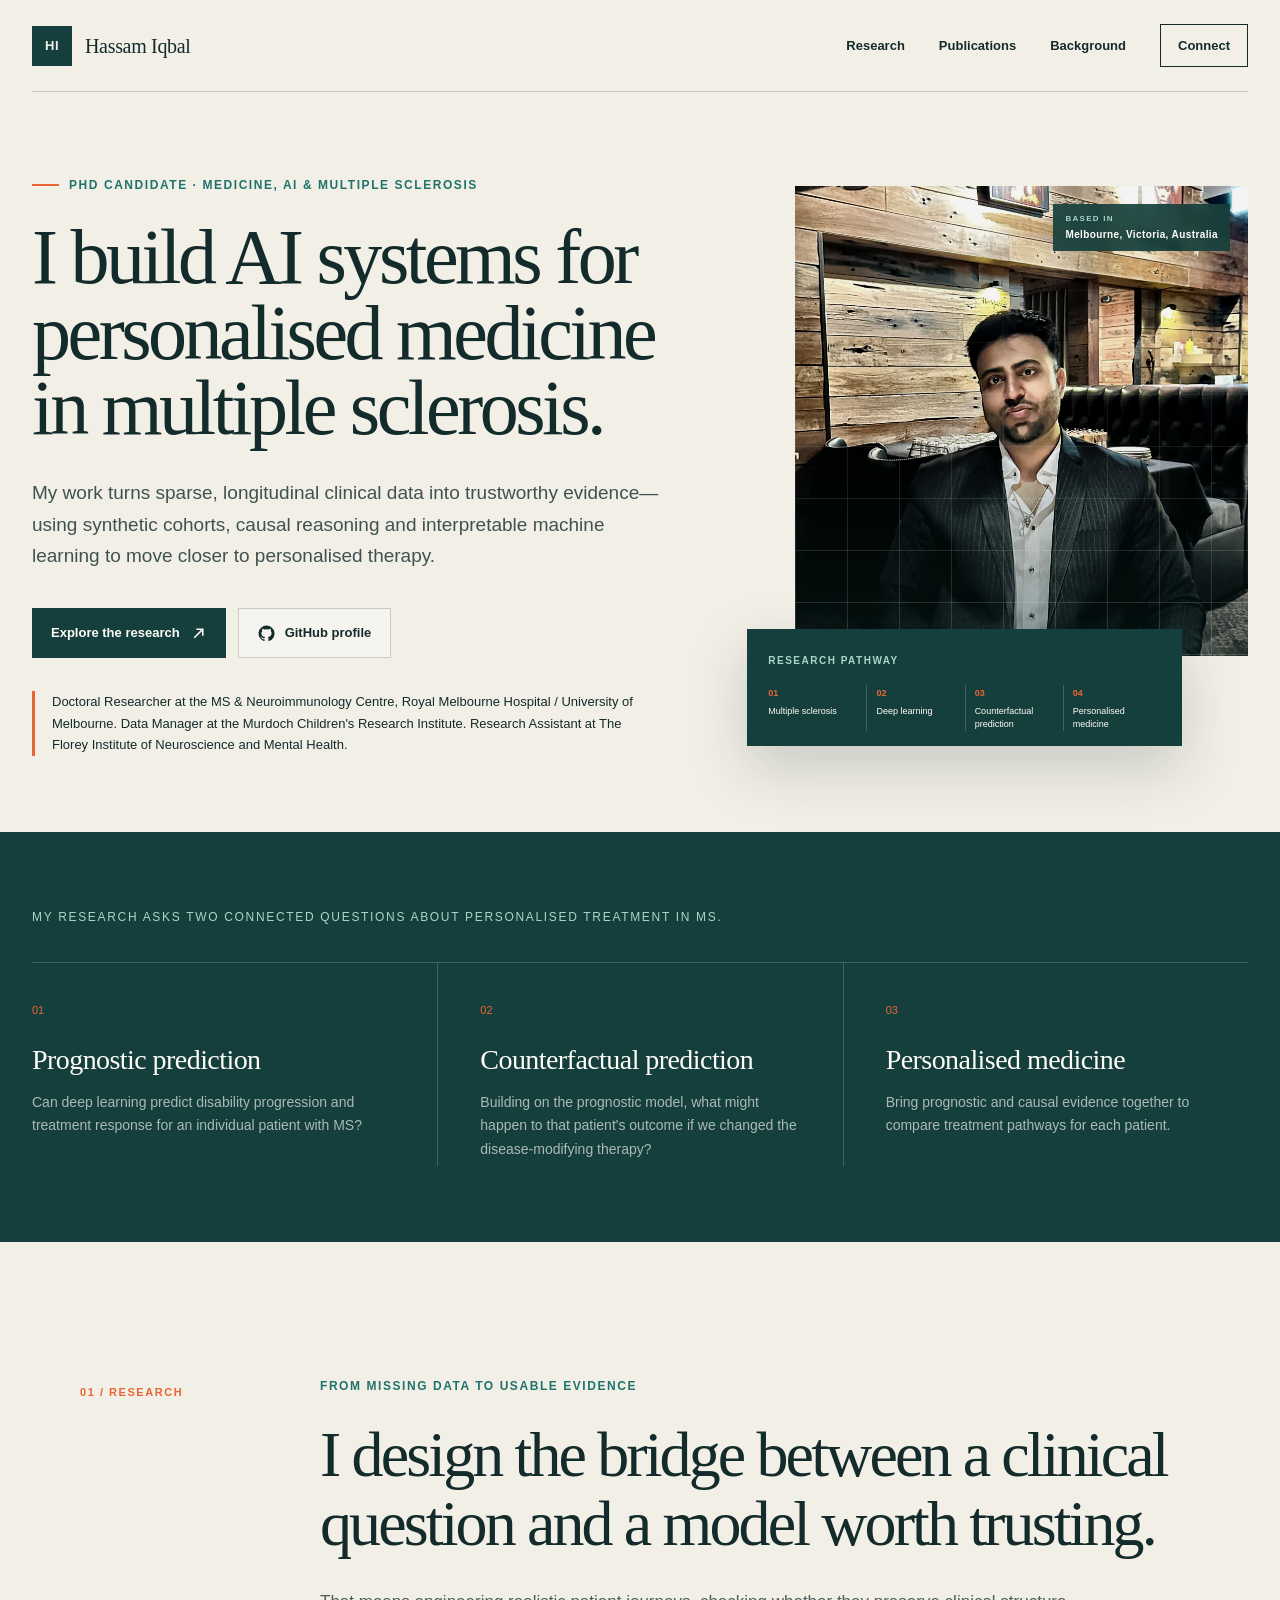
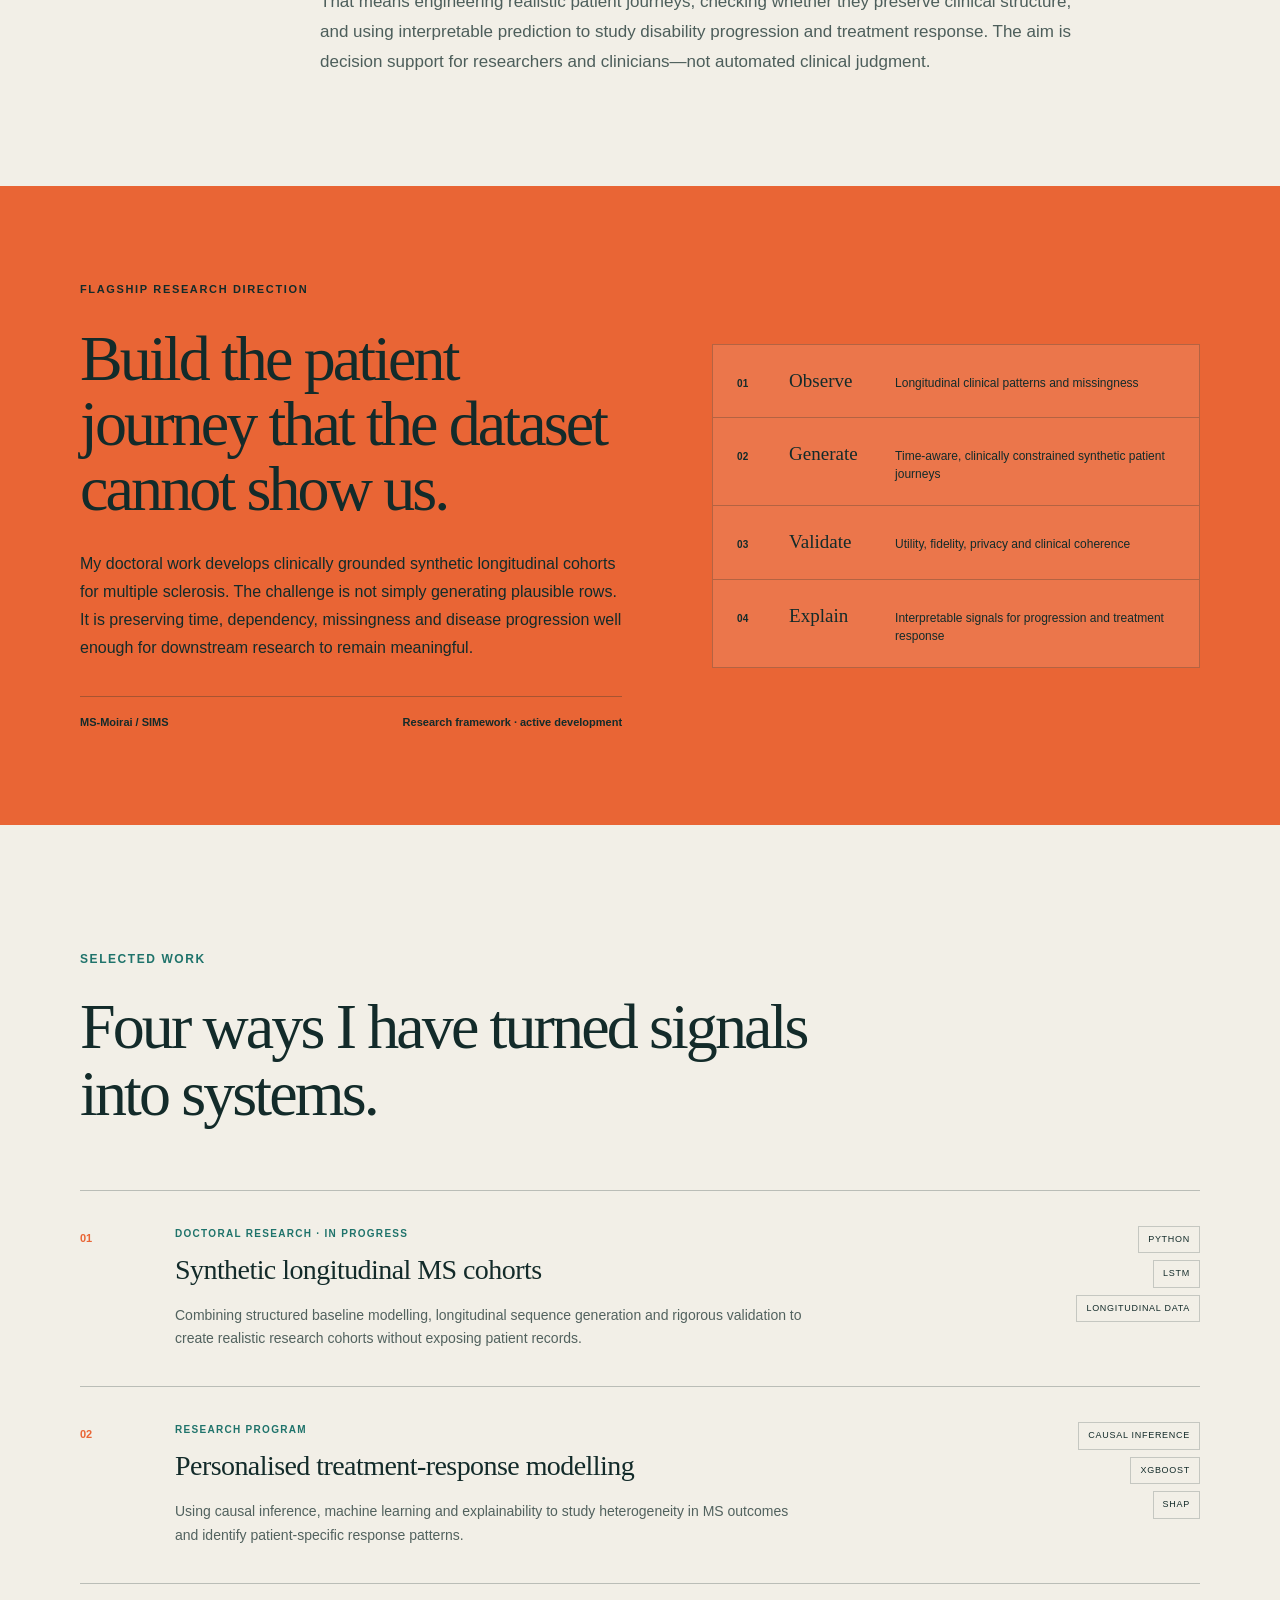
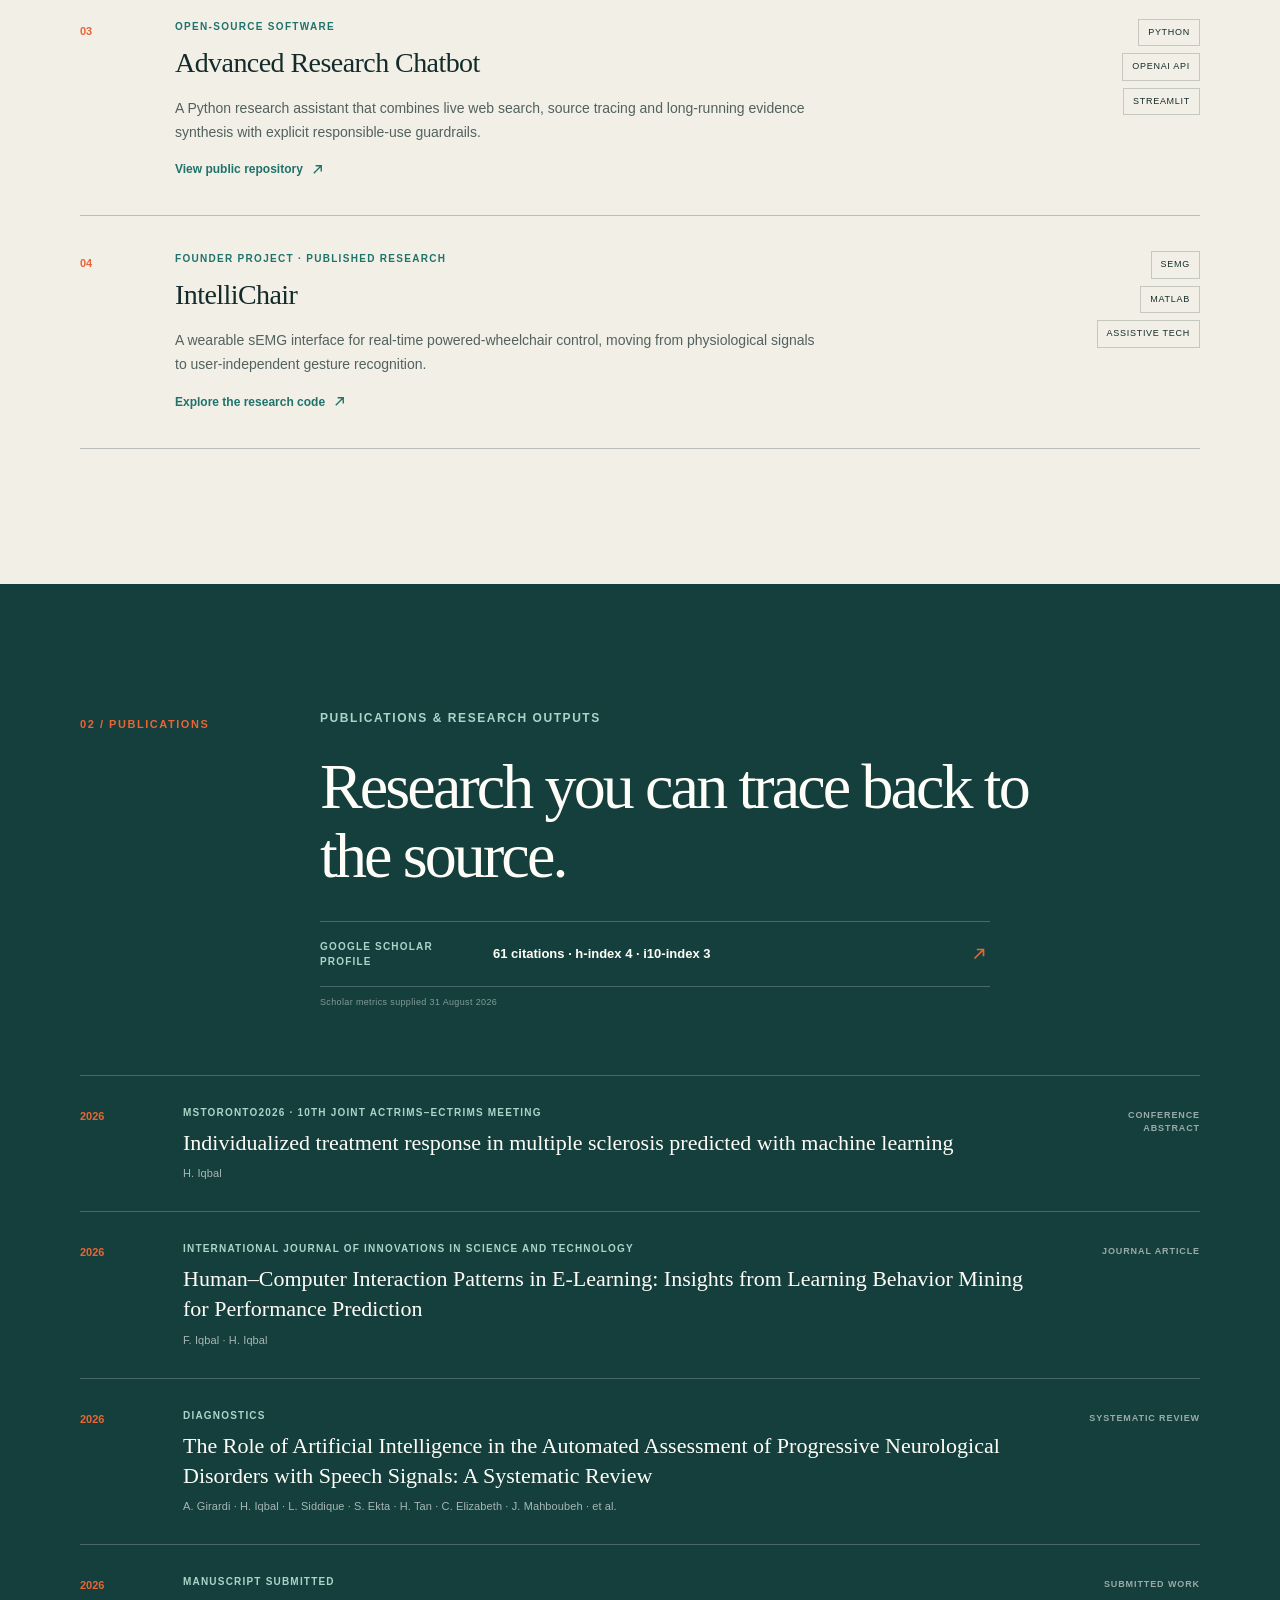
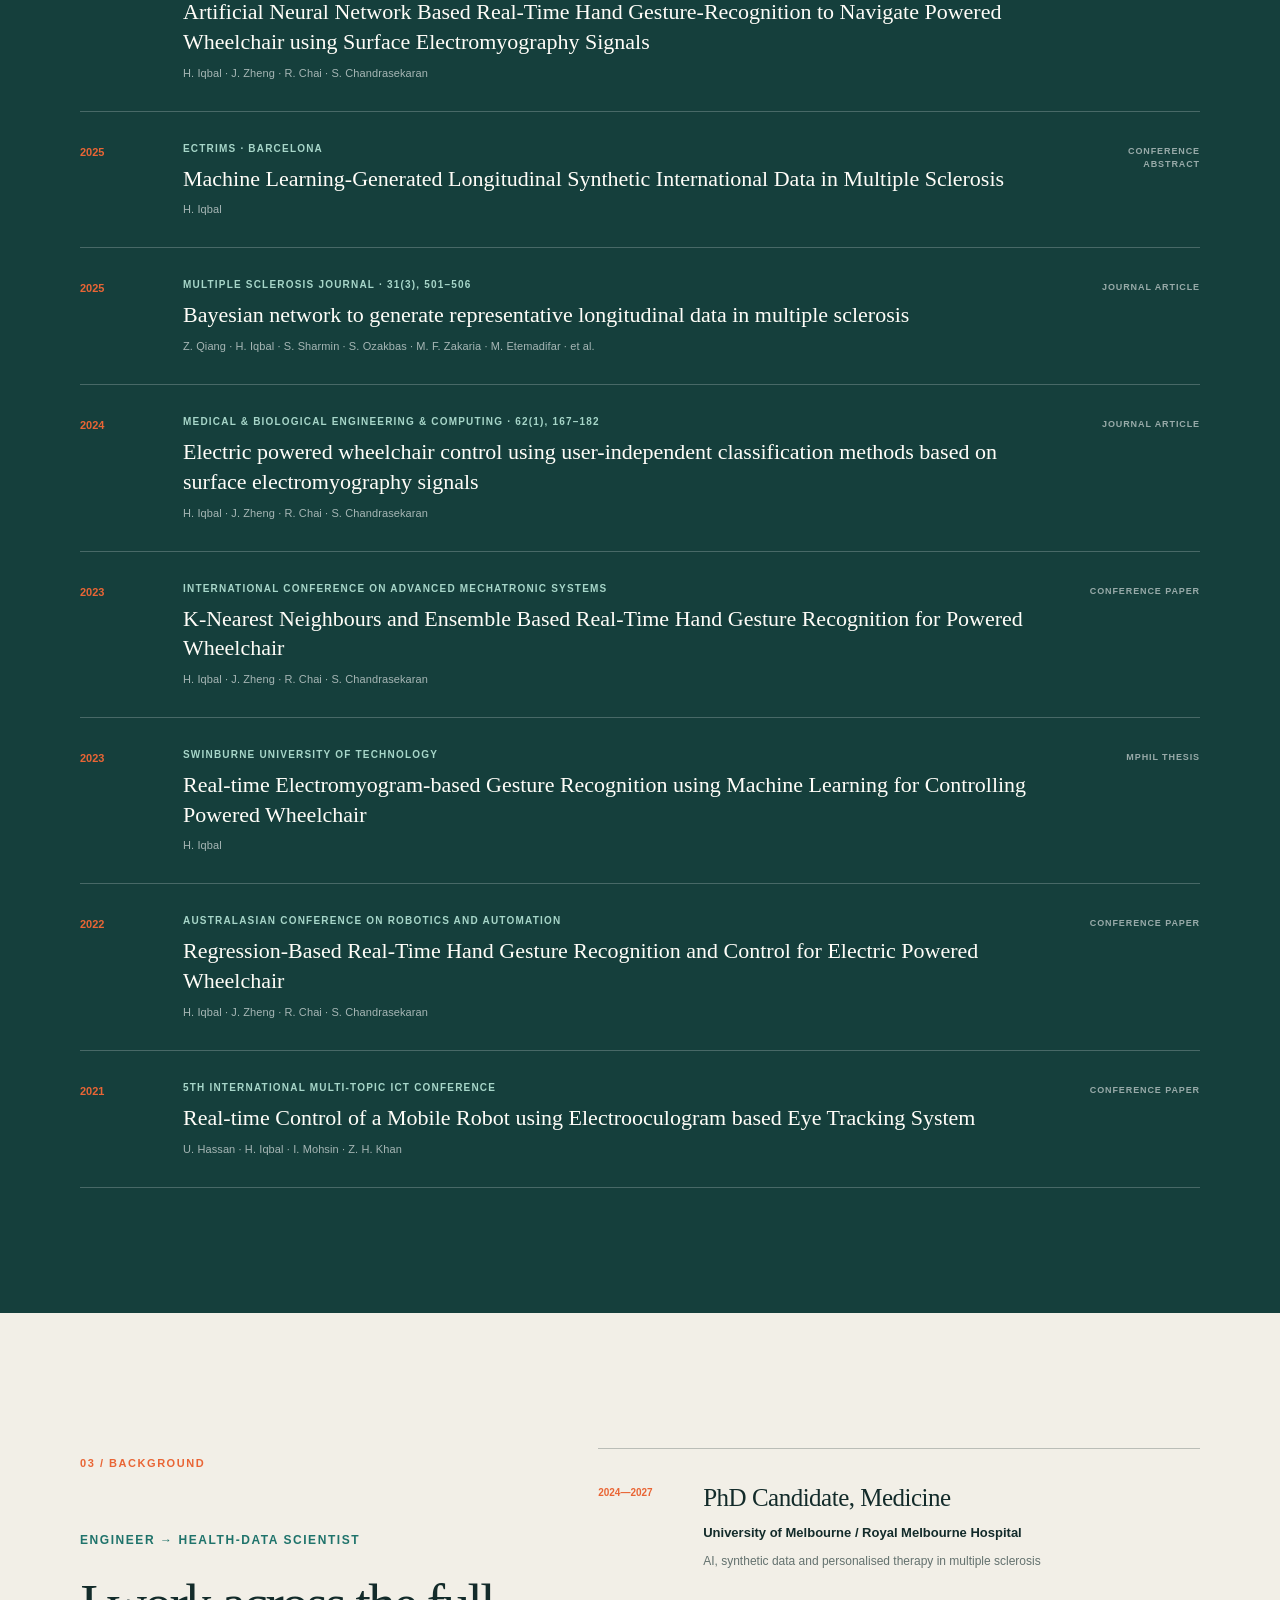
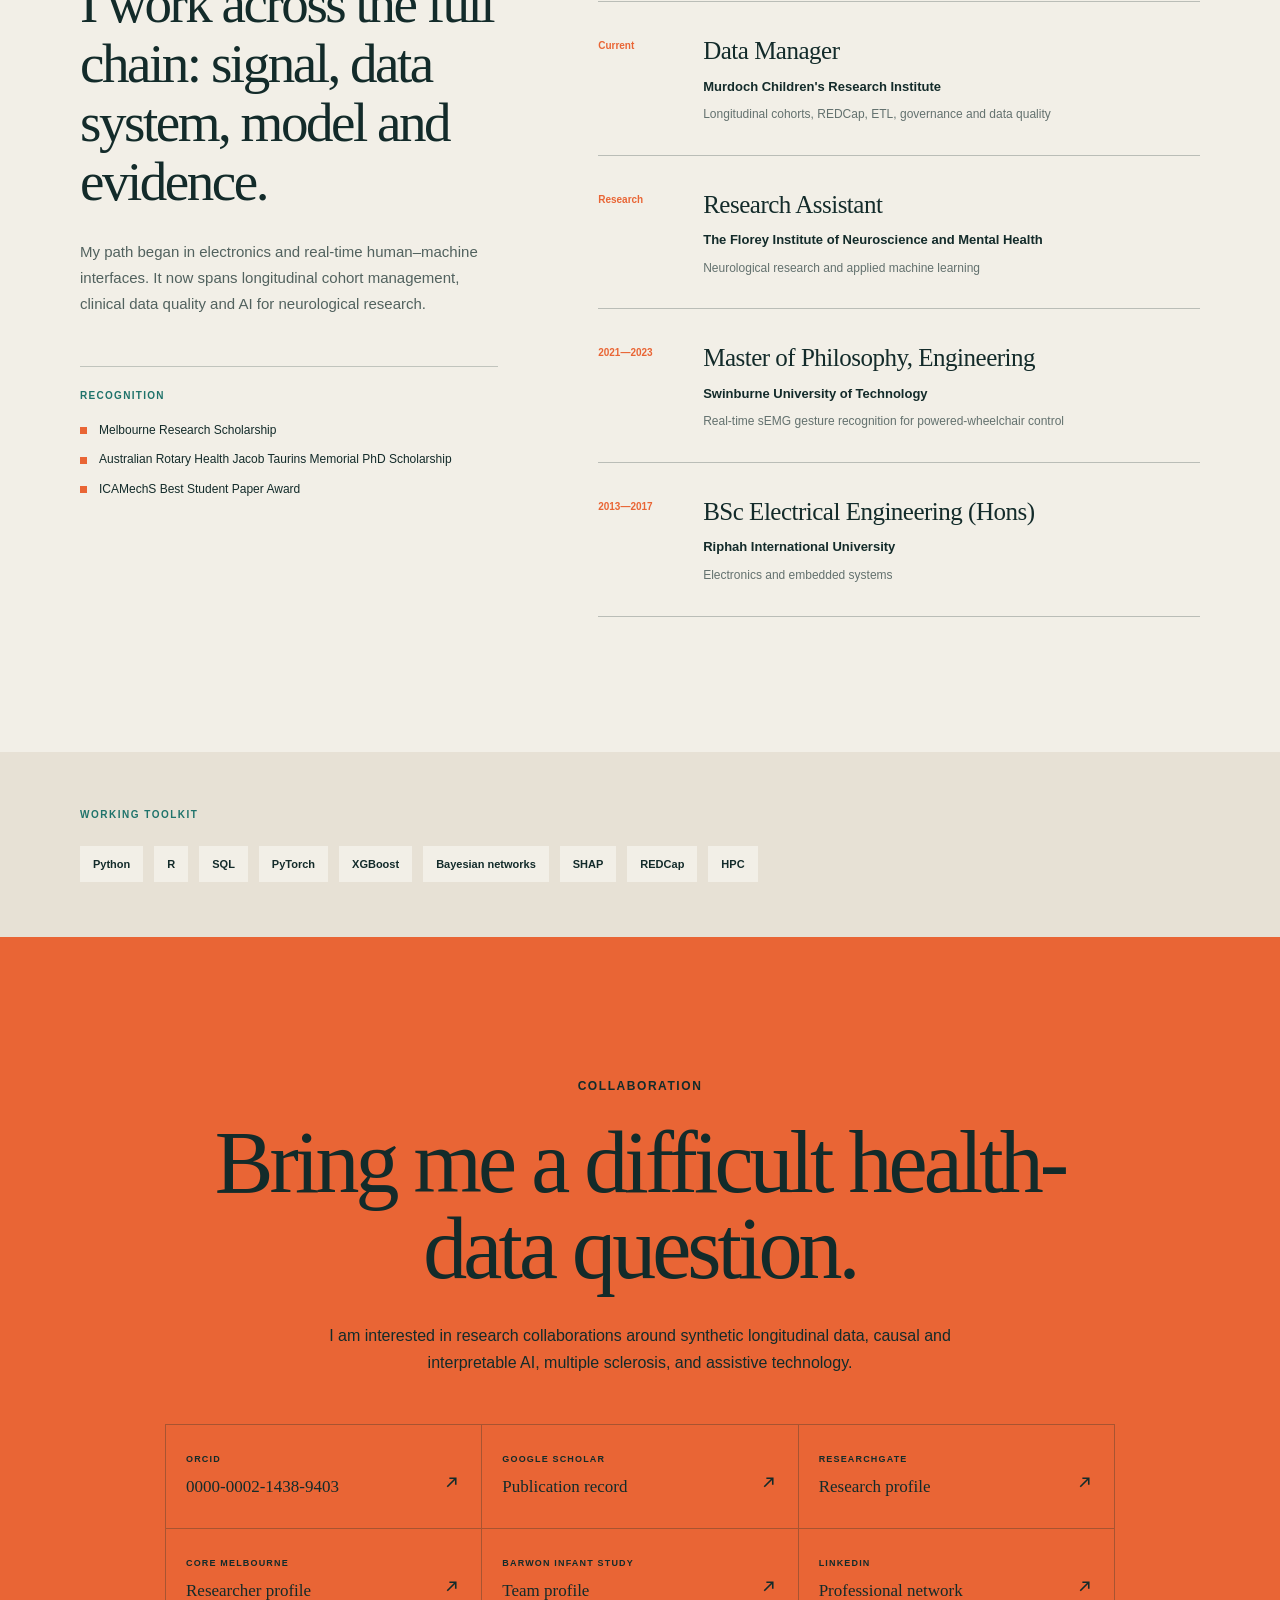
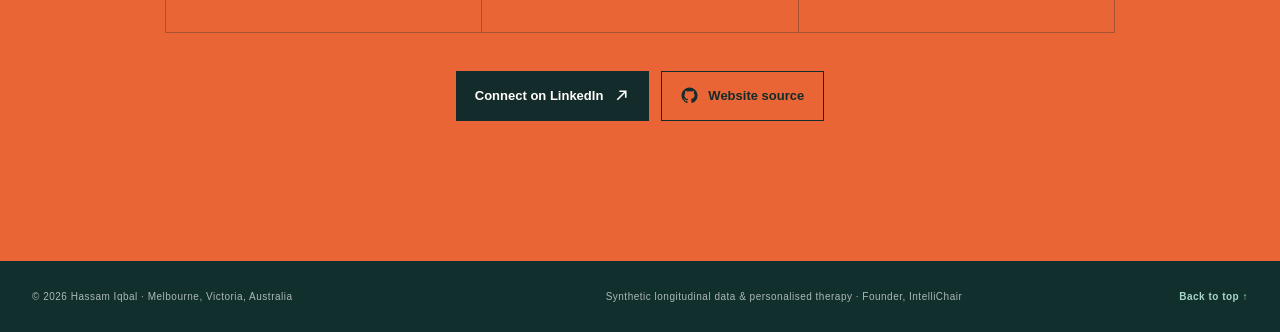
==== commit 922030fe: "Clarify personalised medicine research pathway and roles" ====
--- a/index.html
+++ b/index.html
@@ -40,7 +40,7 @@
         },
         "url": "https://hassamiqbal.github.io/",
         "image": "https://hassamiqbal.github.io/assets/hassam-iqbal-portrait.webp",
-        "jobTitle": ["PhD Candidate", "Cohort Data Manager"],
+        "jobTitle": ["PhD Candidate", "Data Manager", "Research Assistant"],
         "description": "AI-driven clinical researcher specialising in longitudinal disease modelling, privacy-preserving synthetic health data and translational machine learning.",
         "homeLocation": {
           "@type": "Place",
@@ -64,6 +64,10 @@
           {
             "@type": "Organization",
             "name": "Murdoch Children's Research Institute"
+          },
+          {
+            "@type": "Organization",
+            "name": "The Florey Institute of Neuroscience and Mental Health"
           }
         ],
         "alumniOf": [
@@ -97,4 +101,4 @@
       }
     </script>
   </head>
-  <body><a class="skip-link" href="#research">Skip to main content</a><main id="top"><header class="site-header"><a class="brand" href="#top" aria-label="Hassam Iqbal, home"><span>HI</span><span class="brand-name">Hassam Iqbal</span></a><nav aria-label="Main navigation"><a href="#research">Research</a><a href="#publications">Publications</a><a href="#background">Background</a><a class="nav-contact" href="#contact">Connect</a></nav></header><section class="hero" aria-labelledby="hero-title"><div class="hero-copy"><p class="eyebrow"><span></span>PhD candidate · Medicine, AI &amp; Multiple Sclerosis</p><h1 id="hero-title">I build AI systems for the data gaps that slow MS research.</h1><p class="hero-lede">My work turns sparse, longitudinal clinical data into trustworthy evidence—using synthetic cohorts, causal reasoning and interpretable machine learning to move closer to personalised therapy.</p><div class="hero-actions"><a class="button button-primary" href="#research">Explore the research <svg viewBox="0 0 16 16" aria-hidden="true"><path d="M4 12 12 4M6 4h6v6" fill="none" stroke="currentColor" stroke-width="1.5"></path></svg></a><a class="button button-secondary" href="https://github.com/hassamiqbal" target="_blank" rel="noreferrer"><svg viewBox="0 0 24 24" aria-hidden="true"><path fill="currentColor" d="M12 .8A11.2 11.2 0 0 0 8.46 22.63c.56.1.77-.24.77-.54v-2.1c-3.13.68-3.79-1.33-3.79-1.33-.51-1.3-1.25-1.65-1.25-1.65-1.02-.7.08-.69.08-.69 1.13.08 1.72 1.16 1.72 1.16 1 1.72 2.63 1.22 3.27.93.1-.73.39-1.22.71-1.5-2.5-.28-5.13-1.25-5.13-5.56 0-1.23.44-2.23 1.16-3.02-.12-.28-.5-1.43.11-2.98 0 0 .95-.3 3.08 1.15a10.7 10.7 0 0 1 5.62 0c2.14-1.45 3.08-1.15 3.08-1.15.61 1.55.23 2.7.11 2.98.72.79 1.16 1.79 1.16 3.02 0 4.32-2.64 5.27-5.15 5.55.4.35.76 1.04.76 2.1v3.12c0 .3.2.65.77.54A11.2 11.2 0 0 0 12 .8Z"></path></svg> GitHub profile</a></div><p class="affiliation">Doctoral Researcher at the MS &amp; Neuroimmunology Centre, Royal Melbourne Hospital / University of Melbourne. Cohort Data Manager at the Murdoch Children&#x27;s Research Institute.</p></div><div class="hero-visual" aria-label="Portrait and research profile of Hassam Iqbal"><div class="portrait-frame"><img src="/assets/hassam-iqbal-portrait.webp" alt="Hassam Iqbal in Melbourne, Australia" width="900" height="1017" fetchpriority="high" decoding="async"/><div class="portrait-grid" aria-hidden="true"></div><p class="portrait-location"><span>Based in</span><strong>Melbourne, Victoria, Australia</strong></p></div><div class="signal-card"><span>Research pathway</span><div class="research-path" aria-label="Longitudinal MS data to personalised insight"><div><strong>01</strong><small>MS data</small></div><div><strong>02</strong><small>Synthetic cohorts</small></div><div><strong>03</strong><small>Causal modelling</small></div><div><strong>04</strong><small>Personalised insight</small></div></div></div></div></section><section class="positioning" aria-label="Research positioning"><p>My research sits where three difficult problems meet.</p><div class="positioning-grid"><article><span>01</span><h2>Data that is scarce</h2><p>Longitudinal MS cohorts are valuable, governed and incomplete.</p></article><article><span>02</span><h2>Models that must explain</h2><p>Clinical research needs transparent reasoning, not just a score.</p></article><article><span>03</span><h2>Decisions that are personal</h2><p>Average treatment effects are not enough for an individual patient.</p></article></div></section><section class="research-intro" id="research"><div class="section-index">01 / Research</div><div><p class="kicker">From missing data to usable evidence</p><h2>I design the bridge between a clinical question and a model worth trusting.</h2><p>That means engineering realistic patient journeys, checking whether they preserve clinical structure, and using interpretable prediction to study disability progression and treatment response. The aim is decision support for researchers and clinicians—not automated clinical judgment.</p></div></section><section class="flagship" aria-labelledby="flagship-title"><div class="flagship-copy"><p class="flagship-label">Flagship research direction</p><h2 id="flagship-title">Build the patient journey that the dataset cannot show us.</h2><p>My doctoral work develops clinically grounded synthetic longitudinal cohorts for multiple sclerosis. The challenge is not simply generating plausible rows. It is preserving time, dependency, missingness and disease progression well enough for downstream research to remain meaningful.</p><div class="flagship-note"><span>MS-Moirai / SIMS</span><span>Research framework · active development</span></div></div><div class="journey" aria-label="Research workflow from governed data to interpretable insight"><div class="journey-row"><span>01</span><strong>Observe</strong><p>Longitudinal clinical patterns and missingness</p></div><div class="journey-row"><span>02</span><strong>Generate</strong><p>Time-aware, clinically constrained synthetic patient journeys</p></div><div class="journey-row"><span>03</span><strong>Validate</strong><p>Utility, fidelity, privacy and clinical coherence</p></div><div class="journey-row"><span>04</span><strong>Explain</strong><p>Interpretable signals for progression and treatment response</p></div></div></section><section class="project-section"><div class="project-heading"><p class="kicker">Selected work</p><h2>Four ways I have turned signals into systems.</h2></div><div class="project-list"><article class="project-row"><div class="project-number">01</div><div><p class="project-status">Doctoral research · in progress</p><h3>Synthetic longitudinal MS cohorts</h3><p>Combining structured baseline modelling, longitudinal sequence generation and rigorous validation to create realistic research cohorts without exposing patient records.</p></div><div class="project-tags"><span>Python</span><span>LSTM</span><span>Longitudinal data</span></div></article><article class="project-row"><div class="project-number">02</div><div><p class="project-status">Research program</p><h3>Personalised treatment-response modelling</h3><p>Using causal inference, machine learning and explainability to study heterogeneity in MS outcomes and identify patient-specific response patterns.</p></div><div class="project-tags"><span>Causal inference</span><span>XGBoost</span><span>SHAP</span></div></article><article class="project-row"><div class="project-number">03</div><div><p class="project-status">Open-source software</p><h3>Advanced Research Chatbot</h3><p>A Python research assistant that combines live web search, source tracing and long-running evidence synthesis with explicit responsible-use guardrails.</p><a href="https://github.com/hassamiqbal/advanced-research-chatbot" target="_blank" rel="noreferrer">View public repository <svg viewBox="0 0 16 16" aria-hidden="true"><path d="M4 12 12 4M6 4h6v6" fill="none" stroke="currentColor" stroke-width="1.5"></path></svg></a></div><div class="project-tags"><span>Python</span><span>OpenAI API</span><span>Streamlit</span></div></article><article class="project-row"><div class="project-number">04</div><div><p class="project-status">Founder project · published research</p><h3>IntelliChair</h3><p>A wearable sEMG interface for real-time powered-wheelchair control, moving from physiological signals to user-independent gesture recognition.</p><a href="https://github.com/hassamiqbal/MC-SVM-based-Hand-Gesture-Recognition-for-Powered-Wheelchair" target="_blank" rel="noreferrer">Explore the research code <svg viewBox="0 0 16 16" aria-hidden="true"><path d="M4 12 12 4M6 4h6v6" fill="none" stroke="currentColor" stroke-width="1.5"></path></svg></a></div><div class="project-tags"><span>sEMG</span><span>MATLAB</span><span>Assistive tech</span></div></article></div></section><section class="publications" id="publications"><div class="publication-head"><div class="section-index">02 / Publications</div><div><p class="kicker">Publications &amp; research outputs</p><h2>Research you can trace back to the source.</h2><a class="scholar-link" href="https://scholar.google.com/citations?user=InTnUEIAAAAJ&amp;hl=en" target="_blank" rel="noreferrer"><span>Google Scholar profile</span><strong>61 citations · h-index 4 · i10-index 3</strong><svg viewBox="0 0 16 16" aria-hidden="true"><path d="M4 12 12 4M6 4h6v6" fill="none" stroke="currentColor" stroke-width="1.5"></path></svg></a><small class="scholar-date">Scholar metrics supplied 31 August 2026</small></div></div><div class="publication-list"><a class="publication-row" href="https://scholar.google.com/citations?view_op=view_citation&amp;hl=en&amp;user=InTnUEIAAAAJ&amp;citation_for_view=InTnUEIAAAAJ:LPZeul_q3PIC" target="_blank" rel="noreferrer"><span>2026</span><div><p>MSToronto2026 · 10th Joint ACTRIMS–ECTRIMS Meeting</p><h3>Individualized treatment response in multiple sclerosis predicted with machine learning</h3><small class="publication-authors">H. Iqbal</small></div><span class="publication-type">Conference abstract</span></a><a class="publication-row" href="https://scholar.google.com/citations?view_op=view_citation&amp;hl=en&amp;user=InTnUEIAAAAJ&amp;citation_for_view=InTnUEIAAAAJ:5Ul4iDaHHb8C" target="_blank" rel="noreferrer"><span>2026</span><div><p>International Journal of Innovations in Science and Technology</p><h3>Human–Computer Interaction Patterns in E-Learning: Insights from Learning Behavior Mining for Performance Prediction</h3><small class="publication-authors">F. Iqbal · H. Iqbal</small></div><span class="publication-type">Journal article</span></a><a class="publication-row" href="https://scholar.google.com/citations?view_op=view_citation&amp;hl=en&amp;user=InTnUEIAAAAJ&amp;citation_for_view=InTnUEIAAAAJ:tOudhMTPpwUC" target="_blank" rel="noreferrer"><span>2026</span><div><p>Diagnostics</p><h3>The Role of Artificial Intelligence in the Automated Assessment of Progressive Neurological Disorders with Speech Signals: A Systematic Review</h3><small class="publication-authors">A. Girardi · H. Iqbal · L. Siddique · S. Ekta · H. Tan · C. Elizabeth · J. Mahboubeh · et al.</small></div><span class="publication-type">Systematic review</span></a><a class="publication-row" href="https://scholar.google.com/citations?view_op=view_citation&amp;hl=en&amp;user=InTnUEIAAAAJ&amp;citation_for_view=InTnUEIAAAAJ:Y0pCki6q_DkC" target="_blank" rel="noreferrer"><span>2026</span><div><p>Manuscript submitted</p><h3>Artificial Neural Network Based Real-Time Hand Gesture-Recognition to Navigate Powered Wheelchair using Surface Electromyography Signals</h3><small class="publication-authors">H. Iqbal · J. Zheng · R. Chai · S. Chandrasekaran</small></div><span class="publication-type">Submitted work</span></a><a class="publication-row" href="https://scholar.google.com/citations?view_op=view_citation&amp;hl=en&amp;user=InTnUEIAAAAJ&amp;citation_for_view=InTnUEIAAAAJ:geHnlv5EZngC" target="_blank" rel="noreferrer"><span>2025</span><div><p>ECTRIMS · Barcelona</p><h3>Machine Learning-Generated Longitudinal Synthetic International Data in Multiple Sclerosis</h3><small class="publication-authors">H. Iqbal</small></div><span class="publication-type">Conference abstract</span></a><a class="publication-row" href="https://scholar.google.com/citations?view_op=view_citation&amp;hl=en&amp;user=InTnUEIAAAAJ&amp;citation_for_view=InTnUEIAAAAJ:KxtntwgDAa4C" target="_blank" rel="noreferrer"><span>2025</span><div><p>Multiple Sclerosis Journal · 31(3), 501–506</p><h3>Bayesian network to generate representative longitudinal data in multiple sclerosis</h3><small class="publication-authors">Z. Qiang · H. Iqbal · S. Sharmin · S. Ozakbas · M. F. Zakaria · M. Etemadifar · et al.</small></div><span class="publication-type">Journal article</span></a><a class="publication-row" href="https://doi.org/10.1007/s11517-023-02921-z" target="_blank" rel="noreferrer"><span>2024</span><div><p>Medical &amp; Biological Engineering &amp; Computing · 62(1), 167–182</p><h3>Electric powered wheelchair control using user-independent classification methods based on surface electromyography signals</h3><small class="publication-authors">H. Iqbal · J. Zheng · R. Chai · S. Chandrasekaran</small></div><span class="publication-type">Journal article</span></a><a class="publication-row" href="https://doi.org/10.1109/ICAMechS59878.2023.10272954" target="_blank" rel="noreferrer"><span>2023</span><div><p>International Conference on Advanced Mechatronic Systems</p><h3>K-Nearest Neighbours and Ensemble Based Real-Time Hand Gesture Recognition for Powered Wheelchair</h3><small class="publication-authors">H. Iqbal · J. Zheng · R. Chai · S. Chandrasekaran</small></div><span class="publication-type">Conference paper</span></a><a class="publication-row" href="https://scholar.google.com/citations?view_op=view_citation&amp;hl=en&amp;user=InTnUEIAAAAJ&amp;citation_for_view=InTnUEIAAAAJ:fPk4N6BV_jEC" target="_blank" rel="noreferrer"><span>2023</span><div><p>Swinburne University of Technology</p><h3>Real-time Electromyogram-based Gesture Recognition using Machine Learning for Controlling Powered Wheelchair</h3><small class="publication-authors">H. Iqbal</small></div><span class="publication-type">MPhil thesis</span></a><a class="publication-row" href="https://hdl.handle.net/10453/170324" target="_blank" rel="noreferrer"><span>2022</span><div><p>Australasian Conference on Robotics and Automation</p><h3>Regression-Based Real-Time Hand Gesture Recognition and Control for Electric Powered Wheelchair</h3><small class="publication-authors">H. Iqbal · J. Zheng · R. Chai · S. Chandrasekaran</small></div><span class="publication-type">Conference paper</span></a><a class="publication-row" href="https://scholar.google.com/citations?view_op=view_citation&amp;hl=en&amp;user=InTnUEIAAAAJ&amp;citation_for_view=InTnUEIAAAAJ:u-x6o8ySG0sC" target="_blank" rel="noreferrer"><span>2021</span><div><p>5th International Multi-topic ICT Conference</p><h3>Real-time Control of a Mobile Robot using Electrooculogram based Eye Tracking System</h3><small class="publication-authors">U. Hassan · H. Iqbal · I. Mohsin · Z. H. Khan</small></div><span class="publication-type">Conference paper</span></a></div></section><section class="background" id="background"><div class="background-copy"><div class="section-index">03 / Background</div><p class="kicker">Engineer → health-data scientist</p><h2>I work across the full chain: signal, data system, model and evidence.</h2><p>My path began in electronics and real-time human–machine interfaces. It now spans longitudinal cohort management, clinical data quality and AI for neurological research.</p><div class="award-block"><p>Recognition</p><ul><li>Melbourne Research Scholarship</li><li>Australian Rotary Health Jacob Taurins Memorial PhD Scholarship</li><li>ICAMechS Best Student Paper Award</li></ul></div></div><div class="timeline"><article><span>2024—2027</span><h3>PhD Candidate, Medicine</h3><p>University of Melbourne / Royal Melbourne Hospital</p><small>AI, synthetic data and personalised therapy in multiple sclerosis</small></article><article><span>Current</span><h3>Cohort Data Manager</h3><p>Murdoch Children&#x27;s Research Institute</p><small>Longitudinal cohorts, REDCap, ETL, governance and data quality</small></article><article><span>Research</span><h3>Research Assistant</h3><p>The Florey Institute of Neuroscience and Mental Health</p><small>Neurological research and applied machine learning</small></article><article><span>2021—2023</span><h3>Master of Philosophy, Engineering</h3><p>Swinburne University of Technology</p><small>Real-time sEMG gesture recognition for powered-wheelchair control</small></article><article><span>2013—2017</span><h3>BSc Electrical Engineering (Hons)</h3><p>Riphah International University</p><small>Electronics and embedded systems</small></article></div></section><section class="toolkit" aria-label="Technical toolkit"><p>Working toolkit</p><div><span>Python</span><span>R</span><span>SQL</span><span>PyTorch</span><span>XGBoost</span><span>Bayesian networks</span><span>SHAP</span><span>REDCap</span><span>HPC</span></div></section><section class="contact" id="contact"><p class="kicker">Collaboration</p><h2>Bring me a difficult health-data question.</h2><p>I am interested in research collaborations around synthetic longitudinal data, causal and interpretable AI, multiple sclerosis, and assistive technology.</p><div class="profile-links" aria-label="Hassam Iqbal&#x27;s professional profiles"><a href="https://orcid.org/0000-0002-1438-9403" target="_blank" rel="noreferrer"><span>ORCID</span><strong>0000-0002-1438-9403</strong><svg viewBox="0 0 16 16" aria-hidden="true"><path d="M4 12 12 4M6 4h6v6" fill="none" stroke="currentColor" stroke-width="1.5"></path></svg></a><a href="https://scholar.google.com/citations?user=InTnUEIAAAAJ&amp;hl=en" target="_blank" rel="noreferrer"><span>Google Scholar</span><strong>Publication record</strong><svg viewBox="0 0 16 16" aria-hidden="true"><path d="M4 12 12 4M6 4h6v6" fill="none" stroke="currentColor" stroke-width="1.5"></path></svg></a><a href="https://www.researchgate.net/profile/Hassam-Iqbal?ev=hdr_xprf" target="_blank" rel="noreferrer"><span>ResearchGate</span><strong>Research profile</strong><svg viewBox="0 0 16 16" aria-hidden="true"><path d="M4 12 12 4M6 4h6v6" fill="none" stroke="currentColor" stroke-width="1.5"></path></svg></a><a href="https://core.melbourne/mr-hassam-iqbal/" target="_blank" rel="noreferrer"><span>CORe Melbourne</span><strong>Researcher profile</strong><svg viewBox="0 0 16 16" aria-hidden="true"><path d="M4 12 12 4M6 4h6v6" fill="none" stroke="currentColor" stroke-width="1.5"></path></svg></a><a href="https://barwoninfantstudy.org.au/team/hassam-iqbal/" target="_blank" rel="noreferrer"><span>Barwon Infant Study</span><strong>Team profile</strong><svg viewBox="0 0 16 16" aria-hidden="true"><path d="M4 12 12 4M6 4h6v6" fill="none" stroke="currentColor" stroke-width="1.5"></path></svg></a><a href="https://www.linkedin.com/in/hassam-iqbal-340680117/" target="_blank" rel="noreferrer"><span>LinkedIn</span><strong>Professional network</strong><svg viewBox="0 0 16 16" aria-hidden="true"><path d="M4 12 12 4M6 4h6v6" fill="none" stroke="currentColor" stroke-width="1.5"></path></svg></a></div><div class="contact-actions"><a class="button contact-primary" href="https://www.linkedin.com/in/hassam-iqbal-340680117/" target="_blank" rel="noreferrer">Connect on LinkedIn <svg viewBox="0 0 16 16" aria-hidden="true"><path d="M4 12 12 4M6 4h6v6" fill="none" stroke="currentColor" stroke-width="1.5"></path></svg></a><a class="button contact-secondary" href="https://github.com/hassamiqbal/hassamiqbal.github.io" target="_blank" rel="noreferrer"><svg viewBox="0 0 24 24" aria-hidden="true"><path fill="currentColor" d="M12 .8A11.2 11.2 0 0 0 8.46 22.63c.56.1.77-.24.77-.54v-2.1c-3.13.68-3.79-1.33-3.79-1.33-.51-1.3-1.25-1.65-1.25-1.65-1.02-.7.08-.69.08-.69 1.13.08 1.72 1.16 1.72 1.16 1 1.72 2.63 1.22 3.27.93.1-.73.39-1.22.71-1.5-2.5-.28-5.13-1.25-5.13-5.56 0-1.23.44-2.23 1.16-3.02-.12-.28-.5-1.43.11-2.98 0 0 .95-.3 3.08 1.15a10.7 10.7 0 0 1 5.62 0c2.14-1.45 3.08-1.15 3.08-1.15.61 1.55.23 2.7.11 2.98.72.79 1.16 1.79 1.16 3.02 0 4.32-2.64 5.27-5.15 5.55.4.35.76 1.04.76 2.1v3.12c0 .3.2.65.77.54A11.2 11.2 0 0 0 12 .8Z"></path></svg> Website source</a></div></section><footer><p>© 2026 Hassam Iqbal · Melbourne, Victoria, Australia</p><p>Synthetic longitudinal data &amp; personalised therapy · Founder, IntelliChair</p><a href="#top">Back to top ↑</a></footer></main></body></html>
+  <body><a class="skip-link" href="#research">Skip to main content</a><main id="top"><header class="site-header"><a class="brand" href="#top" aria-label="Hassam Iqbal, home"><span>HI</span><span class="brand-name">Hassam Iqbal</span></a><nav aria-label="Main navigation"><a href="#research">Research</a><a href="#publications">Publications</a><a href="#background">Background</a><a class="nav-contact" href="#contact">Connect</a></nav></header><section class="hero" aria-labelledby="hero-title"><div class="hero-copy"><p class="eyebrow"><span></span>PhD candidate · Medicine, AI &amp; Multiple Sclerosis</p><h1 id="hero-title">I build AI systems for personalised medicine in multiple sclerosis.</h1><p class="hero-lede">My work turns sparse, longitudinal clinical data into trustworthy evidence—using synthetic cohorts, causal reasoning and interpretable machine learning to move closer to personalised therapy.</p><div class="hero-actions"><a class="button button-primary" href="#research">Explore the research <svg viewBox="0 0 16 16" aria-hidden="true"><path d="M4 12 12 4M6 4h6v6" fill="none" stroke="currentColor" stroke-width="1.5"></path></svg></a><a class="button button-secondary" href="https://github.com/hassamiqbal" target="_blank" rel="noreferrer"><svg viewBox="0 0 24 24" aria-hidden="true"><path fill="currentColor" d="M12 .8A11.2 11.2 0 0 0 8.46 22.63c.56.1.77-.24.77-.54v-2.1c-3.13.68-3.79-1.33-3.79-1.33-.51-1.3-1.25-1.65-1.25-1.65-1.02-.7.08-.69.08-.69 1.13.08 1.72 1.16 1.72 1.16 1 1.72 2.63 1.22 3.27.93.1-.73.39-1.22.71-1.5-2.5-.28-5.13-1.25-5.13-5.56 0-1.23.44-2.23 1.16-3.02-.12-.28-.5-1.43.11-2.98 0 0 .95-.3 3.08 1.15a10.7 10.7 0 0 1 5.62 0c2.14-1.45 3.08-1.15 3.08-1.15.61 1.55.23 2.7.11 2.98.72.79 1.16 1.79 1.16 3.02 0 4.32-2.64 5.27-5.15 5.55.4.35.76 1.04.76 2.1v3.12c0 .3.2.65.77.54A11.2 11.2 0 0 0 12 .8Z"></path></svg> GitHub profile</a></div><p class="affiliation">Doctoral Researcher at the MS &amp; Neuroimmunology Centre, Royal Melbourne Hospital / University of Melbourne. Data Manager at the Murdoch Children&#x27;s Research Institute. Research Assistant at The Florey Institute of Neuroscience and Mental Health.</p></div><div class="hero-visual" aria-label="Portrait and research profile of Hassam Iqbal"><div class="portrait-frame"><img src="/assets/hassam-iqbal-portrait.webp" alt="Hassam Iqbal in Melbourne, Australia" width="900" height="1017" fetchpriority="high" decoding="async"/><div class="portrait-grid" aria-hidden="true"></div><p class="portrait-location"><span>Based in</span><strong>Melbourne, Victoria, Australia</strong></p></div><div class="signal-card"><span>Research pathway</span><div class="research-path" aria-label="Multiple sclerosis research pathway from deep learning to personalised medicine"><div><strong>01</strong><small>Multiple sclerosis</small></div><div><strong>02</strong><small>Deep learning</small></div><div><strong>03</strong><small>Counterfactual prediction</small></div><div><strong>04</strong><small>Personalised medicine</small></div></div></div></div></section><section class="positioning" aria-label="Research positioning"><p>My research asks two connected questions about personalised treatment in MS.</p><div class="positioning-grid"><article><span>01</span><h2>Prognostic prediction</h2><p>Can deep learning predict disability progression and treatment response for an individual patient with MS?</p></article><article><span>02</span><h2>Counterfactual prediction</h2><p>Building on the prognostic model, what might happen to that patient&#x27;s outcome if we changed the disease-modifying therapy?</p></article><article><span>03</span><h2>Personalised medicine</h2><p>Bring prognostic and causal evidence together to compare treatment pathways for each patient.</p></article></div></section><section class="research-intro" id="research"><div class="section-index">01 / Research</div><div><p class="kicker">From missing data to usable evidence</p><h2>I design the bridge between a clinical question and a model worth trusting.</h2><p>That means engineering realistic patient journeys, checking whether they preserve clinical structure, and using interpretable prediction to study disability progression and treatment response. The aim is decision support for researchers and clinicians—not automated clinical judgment.</p></div></section><section class="flagship" aria-labelledby="flagship-title"><div class="flagship-copy"><p class="flagship-label">Flagship research direction</p><h2 id="flagship-title">Build the patient journey that the dataset cannot show us.</h2><p>My doctoral work develops clinically grounded synthetic longitudinal cohorts for multiple sclerosis. The challenge is not simply generating plausible rows. It is preserving time, dependency, missingness and disease progression well enough for downstream research to remain meaningful.</p><div class="flagship-note"><span>MS-Moirai / SIMS</span><span>Research framework · active development</span></div></div><div class="journey" aria-label="Research workflow from governed data to interpretable insight"><div class="journey-row"><span>01</span><strong>Observe</strong><p>Longitudinal clinical patterns and missingness</p></div><div class="journey-row"><span>02</span><strong>Generate</strong><p>Time-aware, clinically constrained synthetic patient journeys</p></div><div class="journey-row"><span>03</span><strong>Validate</strong><p>Utility, fidelity, privacy and clinical coherence</p></div><div class="journey-row"><span>04</span><strong>Explain</strong><p>Interpretable signals for progression and treatment response</p></div></div></section><section class="project-section"><div class="project-heading"><p class="kicker">Selected work</p><h2>Four ways I have turned signals into systems.</h2></div><div class="project-list"><article class="project-row"><div class="project-number">01</div><div><p class="project-status">Doctoral research · in progress</p><h3>Synthetic longitudinal MS cohorts</h3><p>Combining structured baseline modelling, longitudinal sequence generation and rigorous validation to create realistic research cohorts without exposing patient records.</p></div><div class="project-tags"><span>Python</span><span>LSTM</span><span>Longitudinal data</span></div></article><article class="project-row"><div class="project-number">02</div><div><p class="project-status">Research program</p><h3>Personalised treatment-response modelling</h3><p>Using causal inference, machine learning and explainability to study heterogeneity in MS outcomes and identify patient-specific response patterns.</p></div><div class="project-tags"><span>Causal inference</span><span>XGBoost</span><span>SHAP</span></div></article><article class="project-row"><div class="project-number">03</div><div><p class="project-status">Open-source software</p><h3>Advanced Research Chatbot</h3><p>A Python research assistant that combines live web search, source tracing and long-running evidence synthesis with explicit responsible-use guardrails.</p><a href="https://github.com/hassamiqbal/advanced-research-chatbot" target="_blank" rel="noreferrer">View public repository <svg viewBox="0 0 16 16" aria-hidden="true"><path d="M4 12 12 4M6 4h6v6" fill="none" stroke="currentColor" stroke-width="1.5"></path></svg></a></div><div class="project-tags"><span>Python</span><span>OpenAI API</span><span>Streamlit</span></div></article><article class="project-row"><div class="project-number">04</div><div><p class="project-status">Founder project · published research</p><h3>IntelliChair</h3><p>A wearable sEMG interface for real-time powered-wheelchair control, moving from physiological signals to user-independent gesture recognition.</p><a href="https://github.com/hassamiqbal/MC-SVM-based-Hand-Gesture-Recognition-for-Powered-Wheelchair" target="_blank" rel="noreferrer">Explore the research code <svg viewBox="0 0 16 16" aria-hidden="true"><path d="M4 12 12 4M6 4h6v6" fill="none" stroke="currentColor" stroke-width="1.5"></path></svg></a></div><div class="project-tags"><span>sEMG</span><span>MATLAB</span><span>Assistive tech</span></div></article></div></section><section class="publications" id="publications"><div class="publication-head"><div class="section-index">02 / Publications</div><div><p class="kicker">Publications &amp; research outputs</p><h2>Research you can trace back to the source.</h2><a class="scholar-link" href="https://scholar.google.com/citations?user=InTnUEIAAAAJ&amp;hl=en" target="_blank" rel="noreferrer"><span>Google Scholar profile</span><strong>61 citations · h-index 4 · i10-index 3</strong><svg viewBox="0 0 16 16" aria-hidden="true"><path d="M4 12 12 4M6 4h6v6" fill="none" stroke="currentColor" stroke-width="1.5"></path></svg></a><small class="scholar-date">Scholar metrics supplied 31 August 2026</small></div></div><div class="publication-list"><a class="publication-row" href="https://scholar.google.com/citations?view_op=view_citation&amp;hl=en&amp;user=InTnUEIAAAAJ&amp;citation_for_view=InTnUEIAAAAJ:LPZeul_q3PIC" target="_blank" rel="noreferrer"><span>2026</span><div><p>MSToronto2026 · 10th Joint ACTRIMS–ECTRIMS Meeting</p><h3>Individualized treatment response in multiple sclerosis predicted with machine learning</h3><small class="publication-authors">H. Iqbal</small></div><span class="publication-type">Conference abstract</span></a><a class="publication-row" href="https://scholar.google.com/citations?view_op=view_citation&amp;hl=en&amp;user=InTnUEIAAAAJ&amp;citation_for_view=InTnUEIAAAAJ:5Ul4iDaHHb8C" target="_blank" rel="noreferrer"><span>2026</span><div><p>International Journal of Innovations in Science and Technology</p><h3>Human–Computer Interaction Patterns in E-Learning: Insights from Learning Behavior Mining for Performance Prediction</h3><small class="publication-authors">F. Iqbal · H. Iqbal</small></div><span class="publication-type">Journal article</span></a><a class="publication-row" href="https://scholar.google.com/citations?view_op=view_citation&amp;hl=en&amp;user=InTnUEIAAAAJ&amp;citation_for_view=InTnUEIAAAAJ:tOudhMTPpwUC" target="_blank" rel="noreferrer"><span>2026</span><div><p>Diagnostics</p><h3>The Role of Artificial Intelligence in the Automated Assessment of Progressive Neurological Disorders with Speech Signals: A Systematic Review</h3><small class="publication-authors">A. Girardi · H. Iqbal · L. Siddique · S. Ekta · H. Tan · C. Elizabeth · J. Mahboubeh · et al.</small></div><span class="publication-type">Systematic review</span></a><a class="publication-row" href="https://scholar.google.com/citations?view_op=view_citation&amp;hl=en&amp;user=InTnUEIAAAAJ&amp;citation_for_view=InTnUEIAAAAJ:Y0pCki6q_DkC" target="_blank" rel="noreferrer"><span>2026</span><div><p>Manuscript submitted</p><h3>Artificial Neural Network Based Real-Time Hand Gesture-Recognition to Navigate Powered Wheelchair using Surface Electromyography Signals</h3><small class="publication-authors">H. Iqbal · J. Zheng · R. Chai · S. Chandrasekaran</small></div><span class="publication-type">Submitted work</span></a><a class="publication-row" href="https://scholar.google.com/citations?view_op=view_citation&amp;hl=en&amp;user=InTnUEIAAAAJ&amp;citation_for_view=InTnUEIAAAAJ:geHnlv5EZngC" target="_blank" rel="noreferrer"><span>2025</span><div><p>ECTRIMS · Barcelona</p><h3>Machine Learning-Generated Longitudinal Synthetic International Data in Multiple Sclerosis</h3><small class="publication-authors">H. Iqbal</small></div><span class="publication-type">Conference abstract</span></a><a class="publication-row" href="https://scholar.google.com/citations?view_op=view_citation&amp;hl=en&amp;user=InTnUEIAAAAJ&amp;citation_for_view=InTnUEIAAAAJ:KxtntwgDAa4C" target="_blank" rel="noreferrer"><span>2025</span><div><p>Multiple Sclerosis Journal · 31(3), 501–506</p><h3>Bayesian network to generate representative longitudinal data in multiple sclerosis</h3><small class="publication-authors">Z. Qiang · H. Iqbal · S. Sharmin · S. Ozakbas · M. F. Zakaria · M. Etemadifar · et al.</small></div><span class="publication-type">Journal article</span></a><a class="publication-row" href="https://doi.org/10.1007/s11517-023-02921-z" target="_blank" rel="noreferrer"><span>2024</span><div><p>Medical &amp; Biological Engineering &amp; Computing · 62(1), 167–182</p><h3>Electric powered wheelchair control using user-independent classification methods based on surface electromyography signals</h3><small class="publication-authors">H. Iqbal · J. Zheng · R. Chai · S. Chandrasekaran</small></div><span class="publication-type">Journal article</span></a><a class="publication-row" href="https://doi.org/10.1109/ICAMechS59878.2023.10272954" target="_blank" rel="noreferrer"><span>2023</span><div><p>International Conference on Advanced Mechatronic Systems</p><h3>K-Nearest Neighbours and Ensemble Based Real-Time Hand Gesture Recognition for Powered Wheelchair</h3><small class="publication-authors">H. Iqbal · J. Zheng · R. Chai · S. Chandrasekaran</small></div><span class="publication-type">Conference paper</span></a><a class="publication-row" href="https://scholar.google.com/citations?view_op=view_citation&amp;hl=en&amp;user=InTnUEIAAAAJ&amp;citation_for_view=InTnUEIAAAAJ:fPk4N6BV_jEC" target="_blank" rel="noreferrer"><span>2023</span><div><p>Swinburne University of Technology</p><h3>Real-time Electromyogram-based Gesture Recognition using Machine Learning for Controlling Powered Wheelchair</h3><small class="publication-authors">H. Iqbal</small></div><span class="publication-type">MPhil thesis</span></a><a class="publication-row" href="https://hdl.handle.net/10453/170324" target="_blank" rel="noreferrer"><span>2022</span><div><p>Australasian Conference on Robotics and Automation</p><h3>Regression-Based Real-Time Hand Gesture Recognition and Control for Electric Powered Wheelchair</h3><small class="publication-authors">H. Iqbal · J. Zheng · R. Chai · S. Chandrasekaran</small></div><span class="publication-type">Conference paper</span></a><a class="publication-row" href="https://scholar.google.com/citations?view_op=view_citation&amp;hl=en&amp;user=InTnUEIAAAAJ&amp;citation_for_view=InTnUEIAAAAJ:u-x6o8ySG0sC" target="_blank" rel="noreferrer"><span>2021</span><div><p>5th International Multi-topic ICT Conference</p><h3>Real-time Control of a Mobile Robot using Electrooculogram based Eye Tracking System</h3><small class="publication-authors">U. Hassan · H. Iqbal · I. Mohsin · Z. H. Khan</small></div><span class="publication-type">Conference paper</span></a></div></section><section class="background" id="background"><div class="background-copy"><div class="section-index">03 / Background</div><p class="kicker">Engineer → health-data scientist</p><h2>I work across the full chain: signal, data system, model and evidence.</h2><p>My path began in electronics and real-time human–machine interfaces. It now spans longitudinal cohort management, clinical data quality and AI for neurological research.</p><div class="award-block"><p>Recognition</p><ul><li>Melbourne Research Scholarship</li><li>Australian Rotary Health Jacob Taurins Memorial PhD Scholarship</li><li>ICAMechS Best Student Paper Award</li></ul></div></div><div class="timeline"><article><span>2024—2027</span><h3>PhD Candidate, Medicine</h3><p>University of Melbourne / Royal Melbourne Hospital</p><small>AI, synthetic data and personalised therapy in multiple sclerosis</small></article><article><span>Current</span><h3>Data Manager</h3><p>Murdoch Children&#x27;s Research Institute</p><small>Longitudinal cohorts, REDCap, ETL, governance and data quality</small></article><article><span>Research</span><h3>Research Assistant</h3><p>The Florey Institute of Neuroscience and Mental Health</p><small>Neurological research and applied machine learning</small></article><article><span>2021—2023</span><h3>Master of Philosophy, Engineering</h3><p>Swinburne University of Technology</p><small>Real-time sEMG gesture recognition for powered-wheelchair control</small></article><article><span>2013—2017</span><h3>BSc Electrical Engineering (Hons)</h3><p>Riphah International University</p><small>Electronics and embedded systems</small></article></div></section><section class="toolkit" aria-label="Technical toolkit"><p>Working toolkit</p><div><span>Python</span><span>R</span><span>SQL</span><span>PyTorch</span><span>XGBoost</span><span>Bayesian networks</span><span>SHAP</span><span>REDCap</span><span>HPC</span></div></section><section class="contact" id="contact"><p class="kicker">Collaboration</p><h2>Bring me a difficult health-data question.</h2><p>I am interested in research collaborations around synthetic longitudinal data, causal and interpretable AI, multiple sclerosis, and assistive technology.</p><div class="profile-links" aria-label="Hassam Iqbal&#x27;s professional profiles"><a href="https://orcid.org/0000-0002-1438-9403" target="_blank" rel="noreferrer"><span>ORCID</span><strong>0000-0002-1438-9403</strong><svg viewBox="0 0 16 16" aria-hidden="true"><path d="M4 12 12 4M6 4h6v6" fill="none" stroke="currentColor" stroke-width="1.5"></path></svg></a><a href="https://scholar.google.com/citations?user=InTnUEIAAAAJ&amp;hl=en" target="_blank" rel="noreferrer"><span>Google Scholar</span><strong>Publication record</strong><svg viewBox="0 0 16 16" aria-hidden="true"><path d="M4 12 12 4M6 4h6v6" fill="none" stroke="currentColor" stroke-width="1.5"></path></svg></a><a href="https://www.researchgate.net/profile/Hassam-Iqbal?ev=hdr_xprf" target="_blank" rel="noreferrer"><span>ResearchGate</span><strong>Research profile</strong><svg viewBox="0 0 16 16" aria-hidden="true"><path d="M4 12 12 4M6 4h6v6" fill="none" stroke="currentColor" stroke-width="1.5"></path></svg></a><a href="https://core.melbourne/mr-hassam-iqbal/" target="_blank" rel="noreferrer"><span>CORe Melbourne</span><strong>Researcher profile</strong><svg viewBox="0 0 16 16" aria-hidden="true"><path d="M4 12 12 4M6 4h6v6" fill="none" stroke="currentColor" stroke-width="1.5"></path></svg></a><a href="https://barwoninfantstudy.org.au/team/hassam-iqbal/" target="_blank" rel="noreferrer"><span>Barwon Infant Study</span><strong>Team profile</strong><svg viewBox="0 0 16 16" aria-hidden="true"><path d="M4 12 12 4M6 4h6v6" fill="none" stroke="currentColor" stroke-width="1.5"></path></svg></a><a href="https://www.linkedin.com/in/hassam-iqbal-340680117/" target="_blank" rel="noreferrer"><span>LinkedIn</span><strong>Professional network</strong><svg viewBox="0 0 16 16" aria-hidden="true"><path d="M4 12 12 4M6 4h6v6" fill="none" stroke="currentColor" stroke-width="1.5"></path></svg></a></div><div class="contact-actions"><a class="button contact-primary" href="https://www.linkedin.com/in/hassam-iqbal-340680117/" target="_blank" rel="noreferrer">Connect on LinkedIn <svg viewBox="0 0 16 16" aria-hidden="true"><path d="M4 12 12 4M6 4h6v6" fill="none" stroke="currentColor" stroke-width="1.5"></path></svg></a><a class="button contact-secondary" href="https://github.com/hassamiqbal/hassamiqbal.github.io" target="_blank" rel="noreferrer"><svg viewBox="0 0 24 24" aria-hidden="true"><path fill="currentColor" d="M12 .8A11.2 11.2 0 0 0 8.46 22.63c.56.1.77-.24.77-.54v-2.1c-3.13.68-3.79-1.33-3.79-1.33-.51-1.3-1.25-1.65-1.25-1.65-1.02-.7.08-.69.08-.69 1.13.08 1.72 1.16 1.72 1.16 1 1.72 2.63 1.22 3.27.93.1-.73.39-1.22.71-1.5-2.5-.28-5.13-1.25-5.13-5.56 0-1.23.44-2.23 1.16-3.02-.12-.28-.5-1.43.11-2.98 0 0 .95-.3 3.08 1.15a10.7 10.7 0 0 1 5.62 0c2.14-1.45 3.08-1.15 3.08-1.15.61 1.55.23 2.7.11 2.98.72.79 1.16 1.79 1.16 3.02 0 4.32-2.64 5.27-5.15 5.55.4.35.76 1.04.76 2.1v3.12c0 .3.2.65.77.54A11.2 11.2 0 0 0 12 .8Z"></path></svg> Website source</a></div></section><footer><p>© 2026 Hassam Iqbal · Melbourne, Victoria, Australia</p><p>Synthetic longitudinal data &amp; personalised therapy · Founder, IntelliChair</p><a href="#top">Back to top ↑</a></footer></main></body></html>
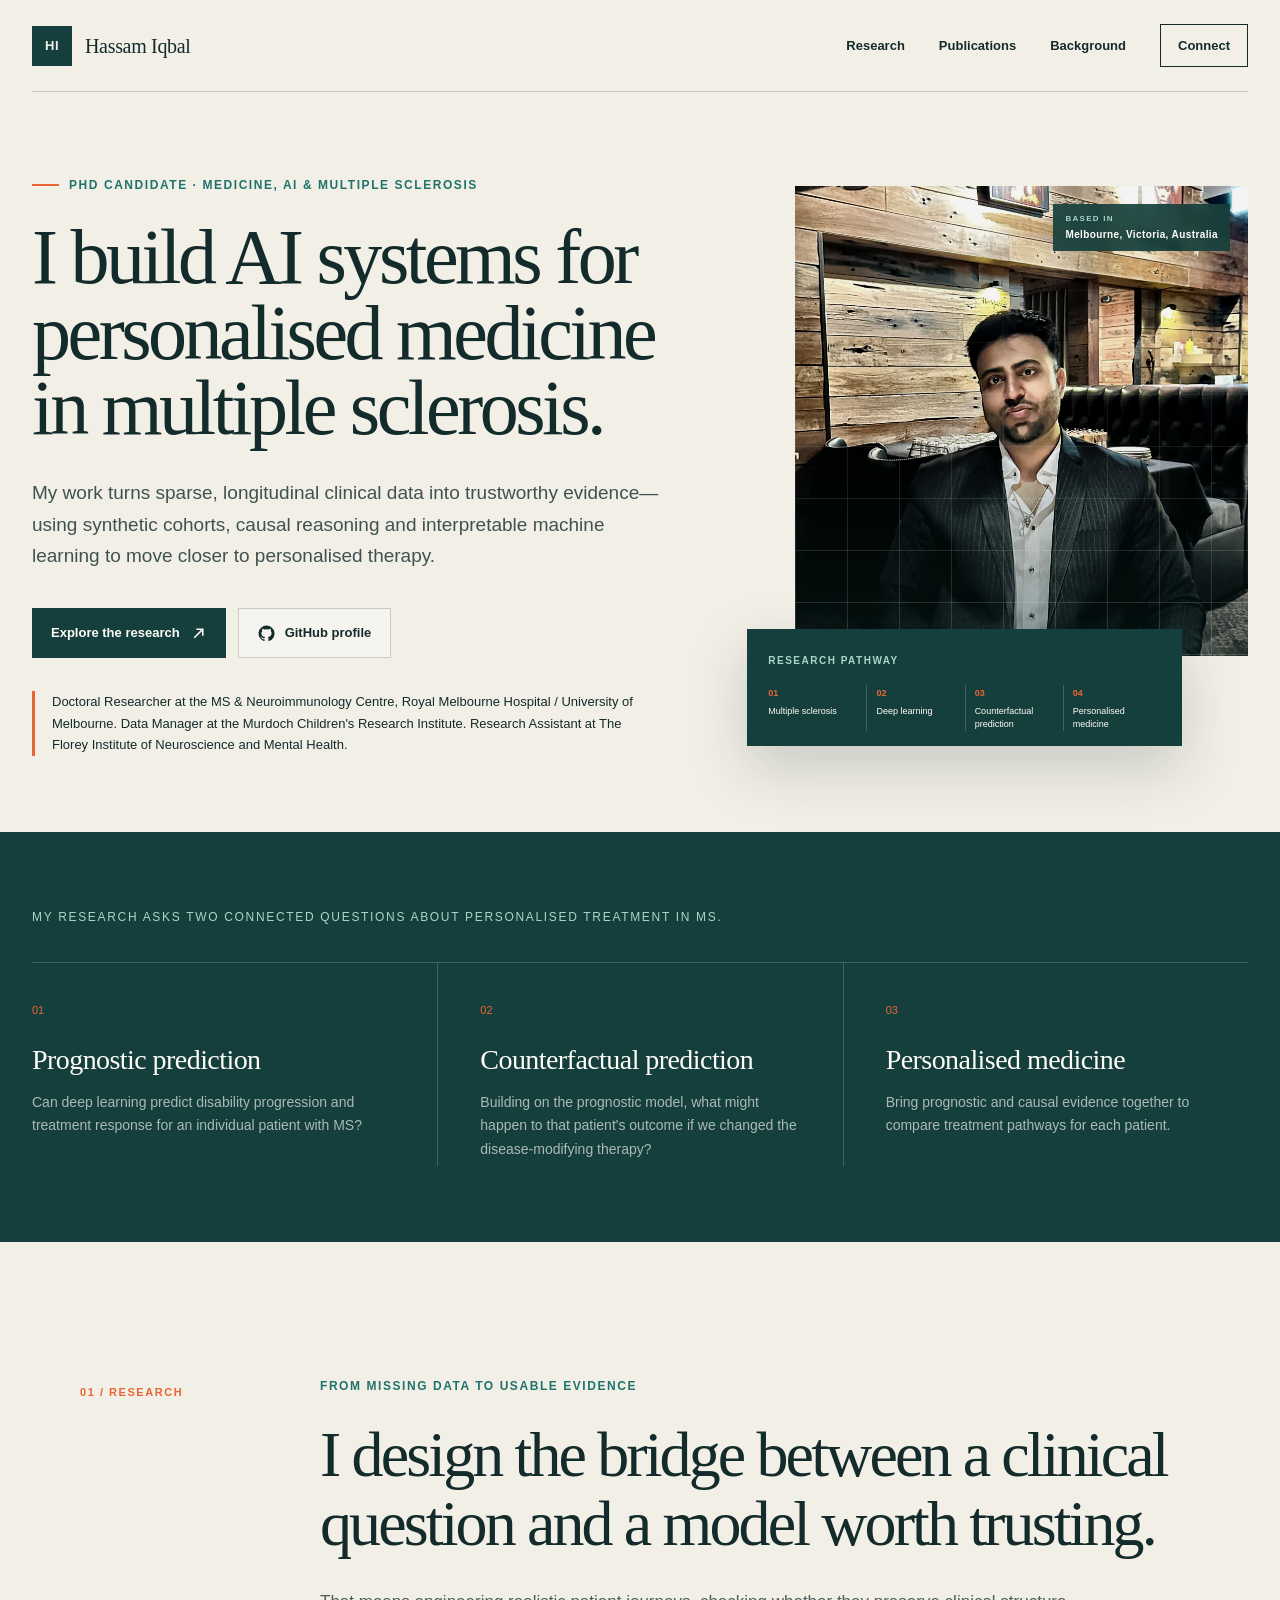
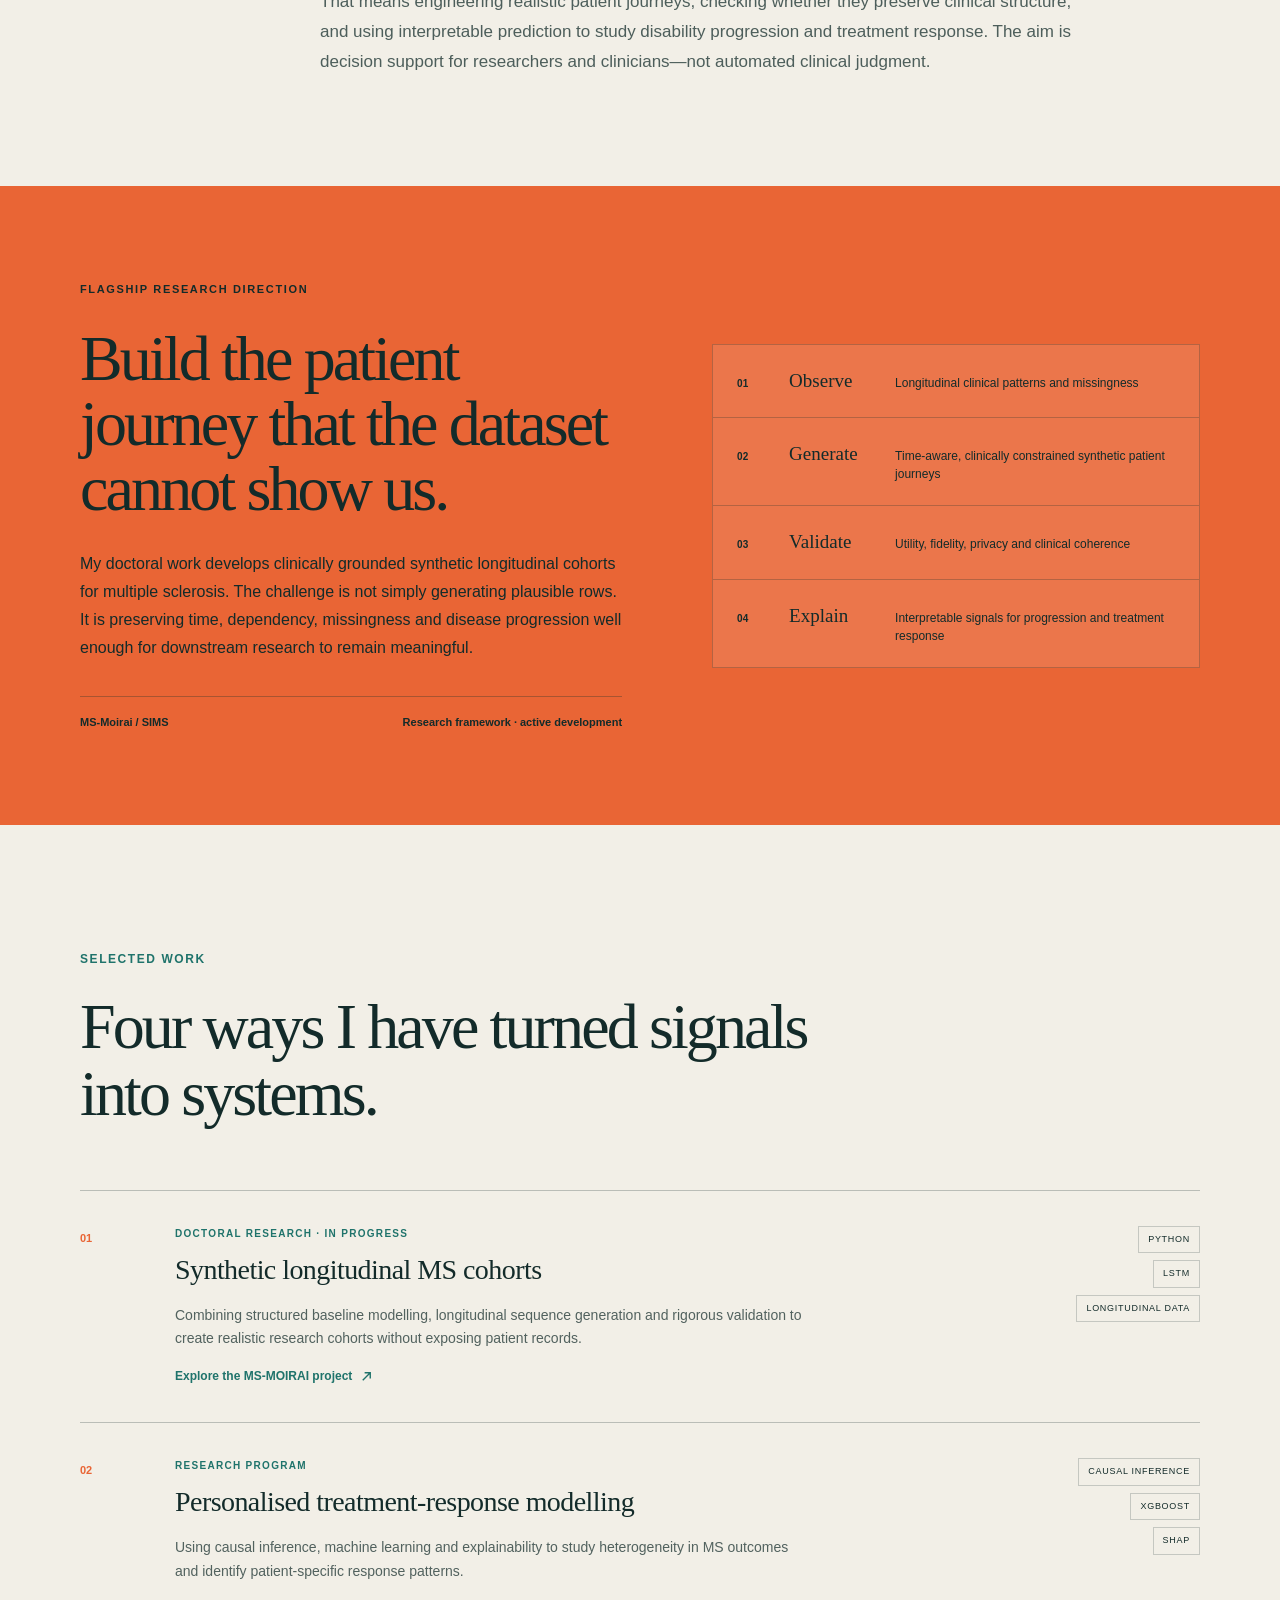
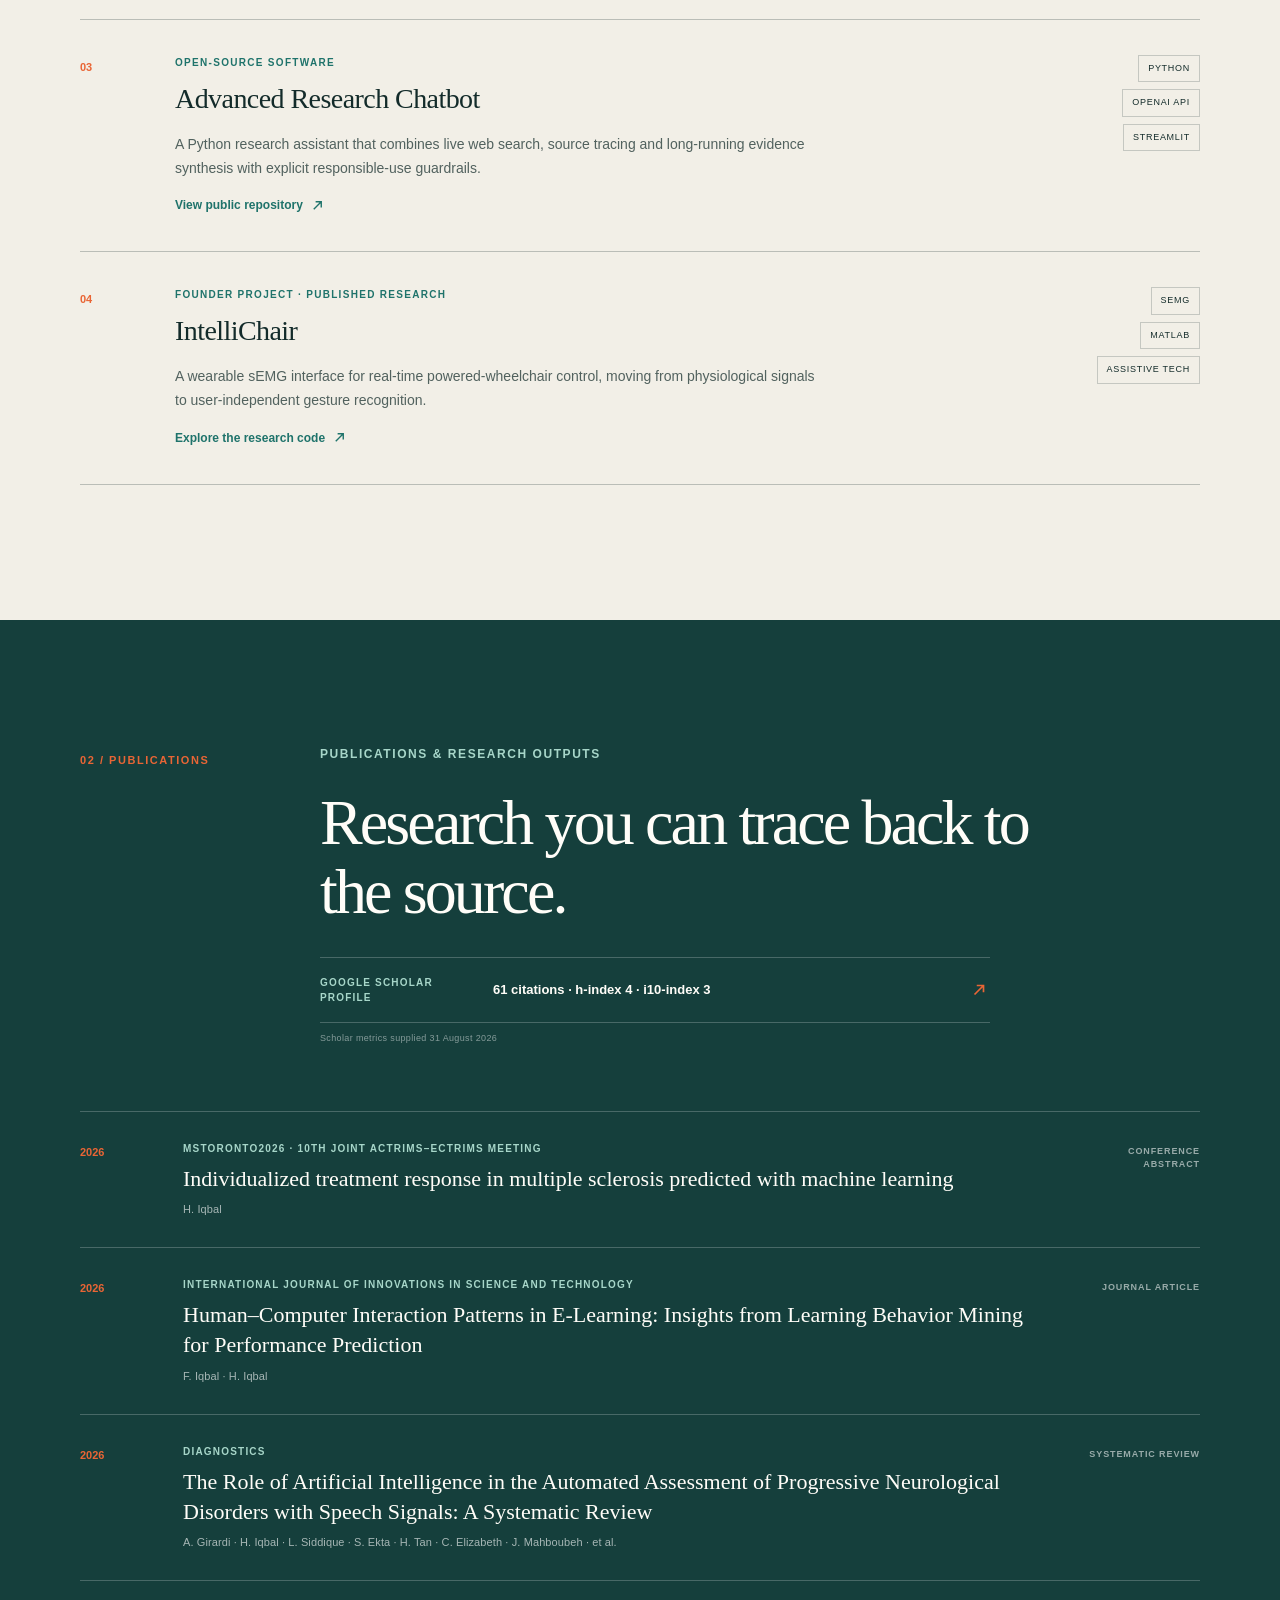
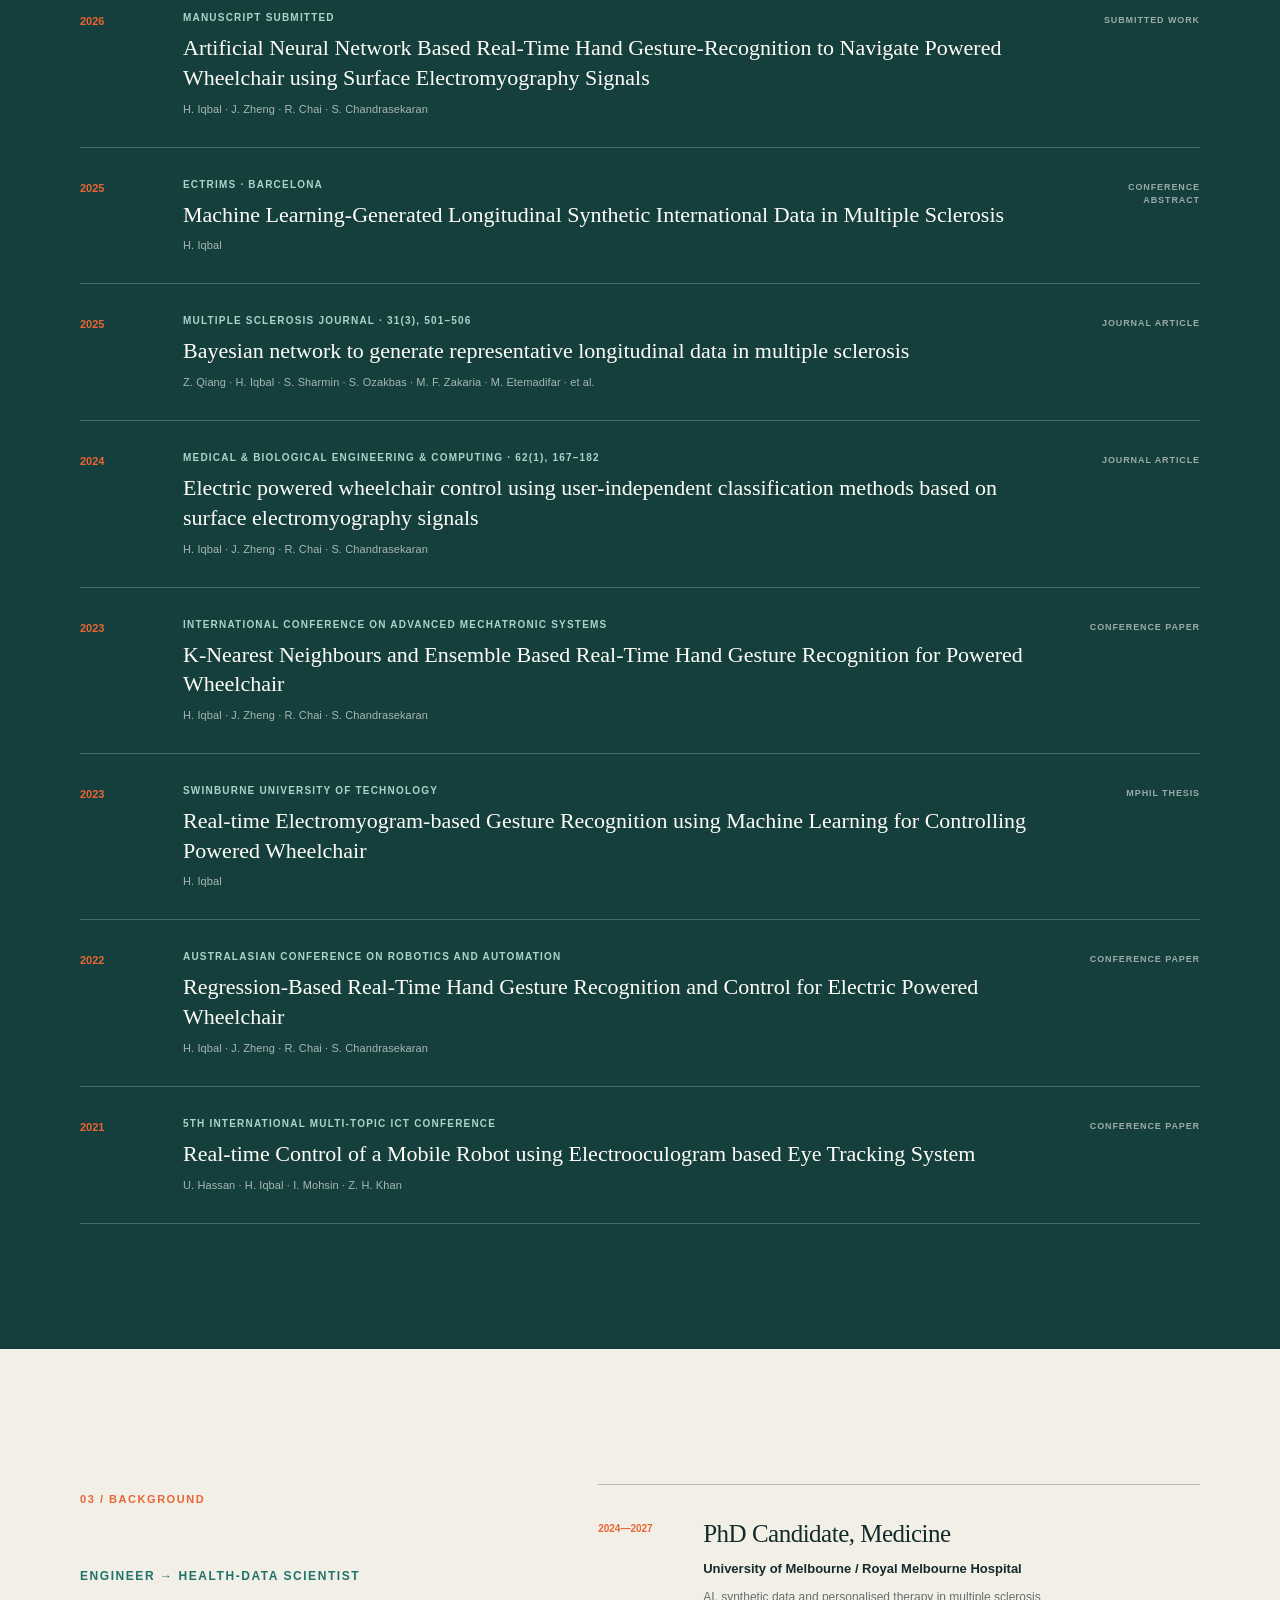
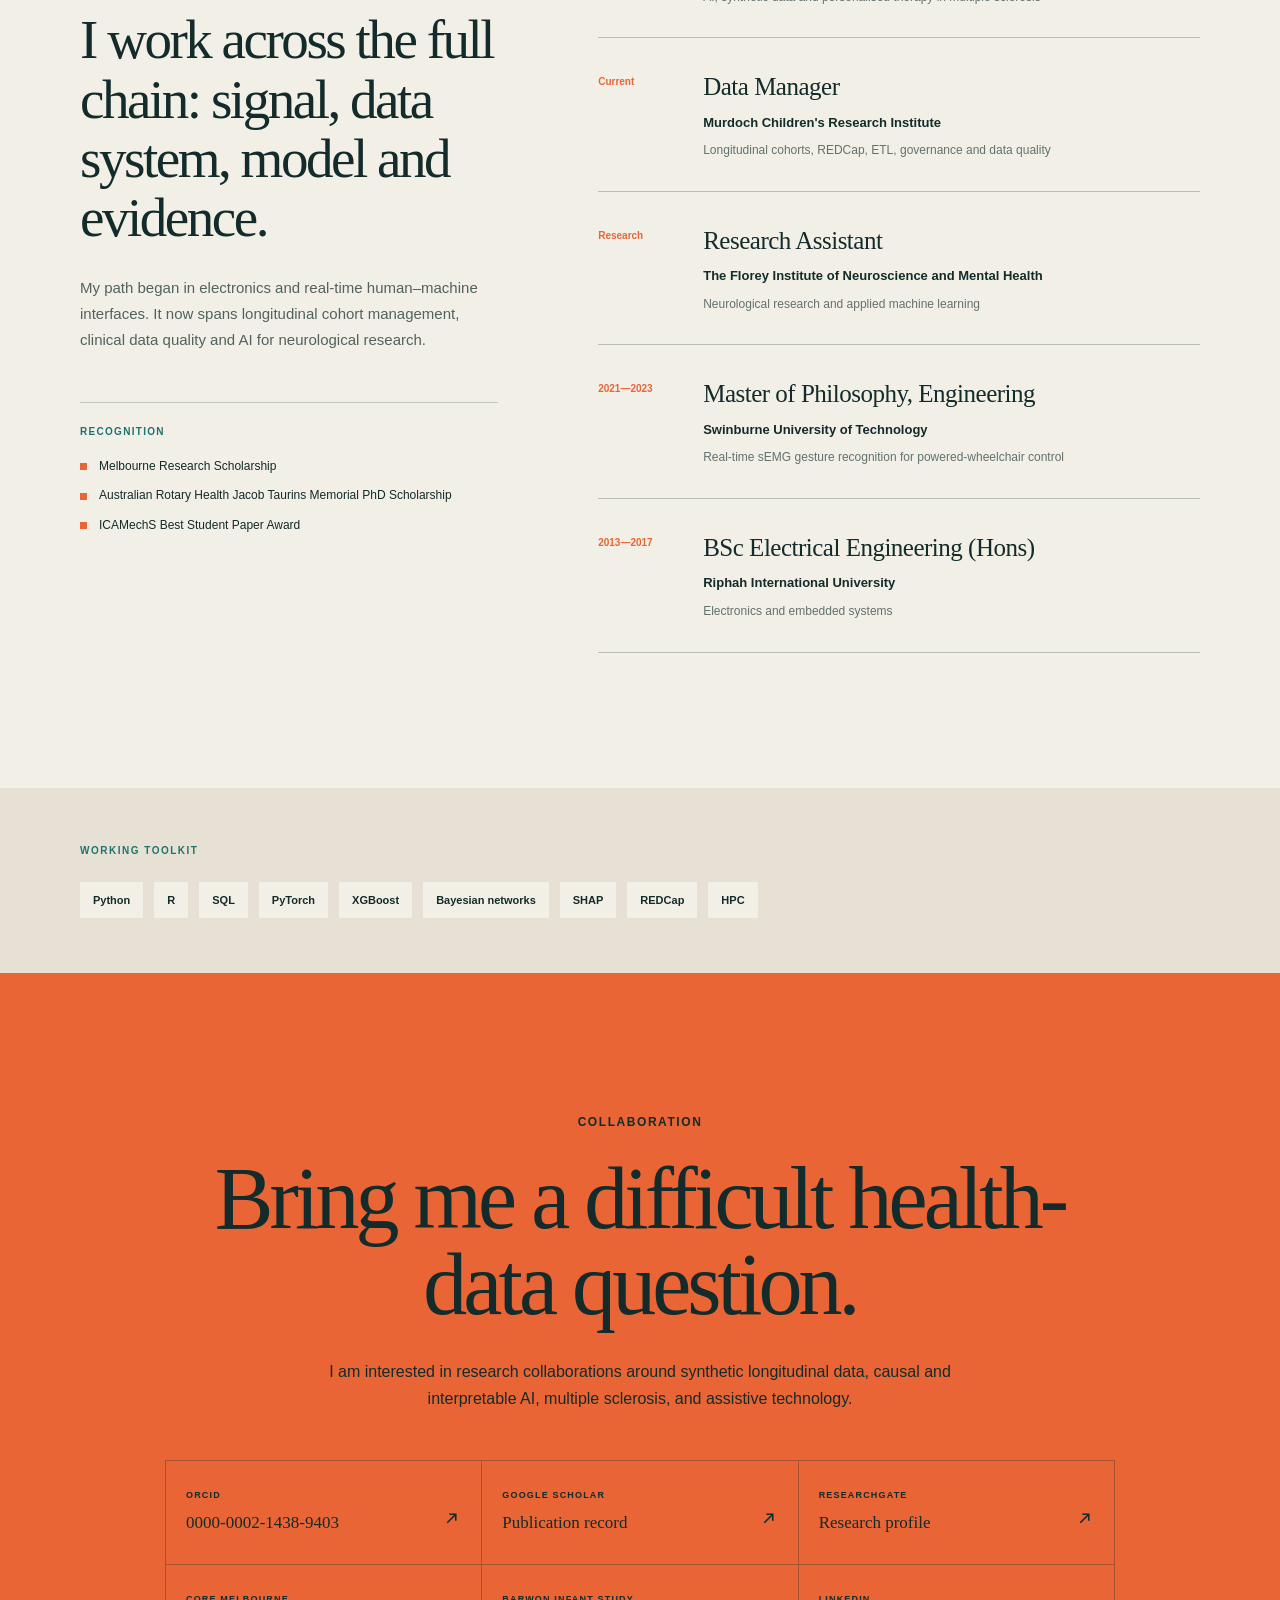
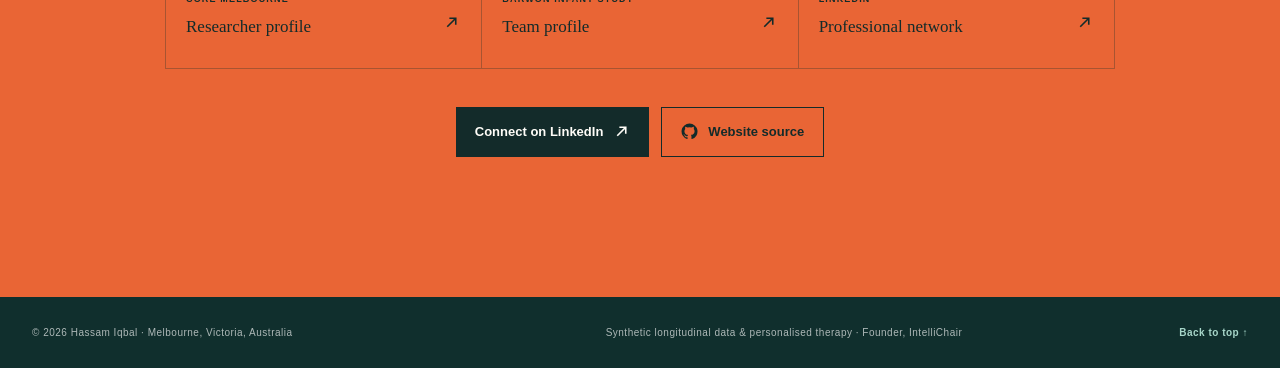
==== commit 78a074ab: "Link the MS-MOIRAI project website from the portfolio" ====
--- a/index.html
+++ b/index.html
@@ -101,4 +101,4 @@
       }
     </script>
   </head>
-  <body><a class="skip-link" href="#research">Skip to main content</a><main id="top"><header class="site-header"><a class="brand" href="#top" aria-label="Hassam Iqbal, home"><span>HI</span><span class="brand-name">Hassam Iqbal</span></a><nav aria-label="Main navigation"><a href="#research">Research</a><a href="#publications">Publications</a><a href="#background">Background</a><a class="nav-contact" href="#contact">Connect</a></nav></header><section class="hero" aria-labelledby="hero-title"><div class="hero-copy"><p class="eyebrow"><span></span>PhD candidate · Medicine, AI &amp; Multiple Sclerosis</p><h1 id="hero-title">I build AI systems for personalised medicine in multiple sclerosis.</h1><p class="hero-lede">My work turns sparse, longitudinal clinical data into trustworthy evidence—using synthetic cohorts, causal reasoning and interpretable machine learning to move closer to personalised therapy.</p><div class="hero-actions"><a class="button button-primary" href="#research">Explore the research <svg viewBox="0 0 16 16" aria-hidden="true"><path d="M4 12 12 4M6 4h6v6" fill="none" stroke="currentColor" stroke-width="1.5"></path></svg></a><a class="button button-secondary" href="https://github.com/hassamiqbal" target="_blank" rel="noreferrer"><svg viewBox="0 0 24 24" aria-hidden="true"><path fill="currentColor" d="M12 .8A11.2 11.2 0 0 0 8.46 22.63c.56.1.77-.24.77-.54v-2.1c-3.13.68-3.79-1.33-3.79-1.33-.51-1.3-1.25-1.65-1.25-1.65-1.02-.7.08-.69.08-.69 1.13.08 1.72 1.16 1.72 1.16 1 1.72 2.63 1.22 3.27.93.1-.73.39-1.22.71-1.5-2.5-.28-5.13-1.25-5.13-5.56 0-1.23.44-2.23 1.16-3.02-.12-.28-.5-1.43.11-2.98 0 0 .95-.3 3.08 1.15a10.7 10.7 0 0 1 5.62 0c2.14-1.45 3.08-1.15 3.08-1.15.61 1.55.23 2.7.11 2.98.72.79 1.16 1.79 1.16 3.02 0 4.32-2.64 5.27-5.15 5.55.4.35.76 1.04.76 2.1v3.12c0 .3.2.65.77.54A11.2 11.2 0 0 0 12 .8Z"></path></svg> GitHub profile</a></div><p class="affiliation">Doctoral Researcher at the MS &amp; Neuroimmunology Centre, Royal Melbourne Hospital / University of Melbourne. Data Manager at the Murdoch Children&#x27;s Research Institute. Research Assistant at The Florey Institute of Neuroscience and Mental Health.</p></div><div class="hero-visual" aria-label="Portrait and research profile of Hassam Iqbal"><div class="portrait-frame"><img src="/assets/hassam-iqbal-portrait.webp" alt="Hassam Iqbal in Melbourne, Australia" width="900" height="1017" fetchpriority="high" decoding="async"/><div class="portrait-grid" aria-hidden="true"></div><p class="portrait-location"><span>Based in</span><strong>Melbourne, Victoria, Australia</strong></p></div><div class="signal-card"><span>Research pathway</span><div class="research-path" aria-label="Multiple sclerosis research pathway from deep learning to personalised medicine"><div><strong>01</strong><small>Multiple sclerosis</small></div><div><strong>02</strong><small>Deep learning</small></div><div><strong>03</strong><small>Counterfactual prediction</small></div><div><strong>04</strong><small>Personalised medicine</small></div></div></div></div></section><section class="positioning" aria-label="Research positioning"><p>My research asks two connected questions about personalised treatment in MS.</p><div class="positioning-grid"><article><span>01</span><h2>Prognostic prediction</h2><p>Can deep learning predict disability progression and treatment response for an individual patient with MS?</p></article><article><span>02</span><h2>Counterfactual prediction</h2><p>Building on the prognostic model, what might happen to that patient&#x27;s outcome if we changed the disease-modifying therapy?</p></article><article><span>03</span><h2>Personalised medicine</h2><p>Bring prognostic and causal evidence together to compare treatment pathways for each patient.</p></article></div></section><section class="research-intro" id="research"><div class="section-index">01 / Research</div><div><p class="kicker">From missing data to usable evidence</p><h2>I design the bridge between a clinical question and a model worth trusting.</h2><p>That means engineering realistic patient journeys, checking whether they preserve clinical structure, and using interpretable prediction to study disability progression and treatment response. The aim is decision support for researchers and clinicians—not automated clinical judgment.</p></div></section><section class="flagship" aria-labelledby="flagship-title"><div class="flagship-copy"><p class="flagship-label">Flagship research direction</p><h2 id="flagship-title">Build the patient journey that the dataset cannot show us.</h2><p>My doctoral work develops clinically grounded synthetic longitudinal cohorts for multiple sclerosis. The challenge is not simply generating plausible rows. It is preserving time, dependency, missingness and disease progression well enough for downstream research to remain meaningful.</p><div class="flagship-note"><span>MS-Moirai / SIMS</span><span>Research framework · active development</span></div></div><div class="journey" aria-label="Research workflow from governed data to interpretable insight"><div class="journey-row"><span>01</span><strong>Observe</strong><p>Longitudinal clinical patterns and missingness</p></div><div class="journey-row"><span>02</span><strong>Generate</strong><p>Time-aware, clinically constrained synthetic patient journeys</p></div><div class="journey-row"><span>03</span><strong>Validate</strong><p>Utility, fidelity, privacy and clinical coherence</p></div><div class="journey-row"><span>04</span><strong>Explain</strong><p>Interpretable signals for progression and treatment response</p></div></div></section><section class="project-section"><div class="project-heading"><p class="kicker">Selected work</p><h2>Four ways I have turned signals into systems.</h2></div><div class="project-list"><article class="project-row"><div class="project-number">01</div><div><p class="project-status">Doctoral research · in progress</p><h3>Synthetic longitudinal MS cohorts</h3><p>Combining structured baseline modelling, longitudinal sequence generation and rigorous validation to create realistic research cohorts without exposing patient records.</p></div><div class="project-tags"><span>Python</span><span>LSTM</span><span>Longitudinal data</span></div></article><article class="project-row"><div class="project-number">02</div><div><p class="project-status">Research program</p><h3>Personalised treatment-response modelling</h3><p>Using causal inference, machine learning and explainability to study heterogeneity in MS outcomes and identify patient-specific response patterns.</p></div><div class="project-tags"><span>Causal inference</span><span>XGBoost</span><span>SHAP</span></div></article><article class="project-row"><div class="project-number">03</div><div><p class="project-status">Open-source software</p><h3>Advanced Research Chatbot</h3><p>A Python research assistant that combines live web search, source tracing and long-running evidence synthesis with explicit responsible-use guardrails.</p><a href="https://github.com/hassamiqbal/advanced-research-chatbot" target="_blank" rel="noreferrer">View public repository <svg viewBox="0 0 16 16" aria-hidden="true"><path d="M4 12 12 4M6 4h6v6" fill="none" stroke="currentColor" stroke-width="1.5"></path></svg></a></div><div class="project-tags"><span>Python</span><span>OpenAI API</span><span>Streamlit</span></div></article><article class="project-row"><div class="project-number">04</div><div><p class="project-status">Founder project · published research</p><h3>IntelliChair</h3><p>A wearable sEMG interface for real-time powered-wheelchair control, moving from physiological signals to user-independent gesture recognition.</p><a href="https://github.com/hassamiqbal/MC-SVM-based-Hand-Gesture-Recognition-for-Powered-Wheelchair" target="_blank" rel="noreferrer">Explore the research code <svg viewBox="0 0 16 16" aria-hidden="true"><path d="M4 12 12 4M6 4h6v6" fill="none" stroke="currentColor" stroke-width="1.5"></path></svg></a></div><div class="project-tags"><span>sEMG</span><span>MATLAB</span><span>Assistive tech</span></div></article></div></section><section class="publications" id="publications"><div class="publication-head"><div class="section-index">02 / Publications</div><div><p class="kicker">Publications &amp; research outputs</p><h2>Research you can trace back to the source.</h2><a class="scholar-link" href="https://scholar.google.com/citations?user=InTnUEIAAAAJ&amp;hl=en" target="_blank" rel="noreferrer"><span>Google Scholar profile</span><strong>61 citations · h-index 4 · i10-index 3</strong><svg viewBox="0 0 16 16" aria-hidden="true"><path d="M4 12 12 4M6 4h6v6" fill="none" stroke="currentColor" stroke-width="1.5"></path></svg></a><small class="scholar-date">Scholar metrics supplied 31 August 2026</small></div></div><div class="publication-list"><a class="publication-row" href="https://scholar.google.com/citations?view_op=view_citation&amp;hl=en&amp;user=InTnUEIAAAAJ&amp;citation_for_view=InTnUEIAAAAJ:LPZeul_q3PIC" target="_blank" rel="noreferrer"><span>2026</span><div><p>MSToronto2026 · 10th Joint ACTRIMS–ECTRIMS Meeting</p><h3>Individualized treatment response in multiple sclerosis predicted with machine learning</h3><small class="publication-authors">H. Iqbal</small></div><span class="publication-type">Conference abstract</span></a><a class="publication-row" href="https://scholar.google.com/citations?view_op=view_citation&amp;hl=en&amp;user=InTnUEIAAAAJ&amp;citation_for_view=InTnUEIAAAAJ:5Ul4iDaHHb8C" target="_blank" rel="noreferrer"><span>2026</span><div><p>International Journal of Innovations in Science and Technology</p><h3>Human–Computer Interaction Patterns in E-Learning: Insights from Learning Behavior Mining for Performance Prediction</h3><small class="publication-authors">F. Iqbal · H. Iqbal</small></div><span class="publication-type">Journal article</span></a><a class="publication-row" href="https://scholar.google.com/citations?view_op=view_citation&amp;hl=en&amp;user=InTnUEIAAAAJ&amp;citation_for_view=InTnUEIAAAAJ:tOudhMTPpwUC" target="_blank" rel="noreferrer"><span>2026</span><div><p>Diagnostics</p><h3>The Role of Artificial Intelligence in the Automated Assessment of Progressive Neurological Disorders with Speech Signals: A Systematic Review</h3><small class="publication-authors">A. Girardi · H. Iqbal · L. Siddique · S. Ekta · H. Tan · C. Elizabeth · J. Mahboubeh · et al.</small></div><span class="publication-type">Systematic review</span></a><a class="publication-row" href="https://scholar.google.com/citations?view_op=view_citation&amp;hl=en&amp;user=InTnUEIAAAAJ&amp;citation_for_view=InTnUEIAAAAJ:Y0pCki6q_DkC" target="_blank" rel="noreferrer"><span>2026</span><div><p>Manuscript submitted</p><h3>Artificial Neural Network Based Real-Time Hand Gesture-Recognition to Navigate Powered Wheelchair using Surface Electromyography Signals</h3><small class="publication-authors">H. Iqbal · J. Zheng · R. Chai · S. Chandrasekaran</small></div><span class="publication-type">Submitted work</span></a><a class="publication-row" href="https://scholar.google.com/citations?view_op=view_citation&amp;hl=en&amp;user=InTnUEIAAAAJ&amp;citation_for_view=InTnUEIAAAAJ:geHnlv5EZngC" target="_blank" rel="noreferrer"><span>2025</span><div><p>ECTRIMS · Barcelona</p><h3>Machine Learning-Generated Longitudinal Synthetic International Data in Multiple Sclerosis</h3><small class="publication-authors">H. Iqbal</small></div><span class="publication-type">Conference abstract</span></a><a class="publication-row" href="https://scholar.google.com/citations?view_op=view_citation&amp;hl=en&amp;user=InTnUEIAAAAJ&amp;citation_for_view=InTnUEIAAAAJ:KxtntwgDAa4C" target="_blank" rel="noreferrer"><span>2025</span><div><p>Multiple Sclerosis Journal · 31(3), 501–506</p><h3>Bayesian network to generate representative longitudinal data in multiple sclerosis</h3><small class="publication-authors">Z. Qiang · H. Iqbal · S. Sharmin · S. Ozakbas · M. F. Zakaria · M. Etemadifar · et al.</small></div><span class="publication-type">Journal article</span></a><a class="publication-row" href="https://doi.org/10.1007/s11517-023-02921-z" target="_blank" rel="noreferrer"><span>2024</span><div><p>Medical &amp; Biological Engineering &amp; Computing · 62(1), 167–182</p><h3>Electric powered wheelchair control using user-independent classification methods based on surface electromyography signals</h3><small class="publication-authors">H. Iqbal · J. Zheng · R. Chai · S. Chandrasekaran</small></div><span class="publication-type">Journal article</span></a><a class="publication-row" href="https://doi.org/10.1109/ICAMechS59878.2023.10272954" target="_blank" rel="noreferrer"><span>2023</span><div><p>International Conference on Advanced Mechatronic Systems</p><h3>K-Nearest Neighbours and Ensemble Based Real-Time Hand Gesture Recognition for Powered Wheelchair</h3><small class="publication-authors">H. Iqbal · J. Zheng · R. Chai · S. Chandrasekaran</small></div><span class="publication-type">Conference paper</span></a><a class="publication-row" href="https://scholar.google.com/citations?view_op=view_citation&amp;hl=en&amp;user=InTnUEIAAAAJ&amp;citation_for_view=InTnUEIAAAAJ:fPk4N6BV_jEC" target="_blank" rel="noreferrer"><span>2023</span><div><p>Swinburne University of Technology</p><h3>Real-time Electromyogram-based Gesture Recognition using Machine Learning for Controlling Powered Wheelchair</h3><small class="publication-authors">H. Iqbal</small></div><span class="publication-type">MPhil thesis</span></a><a class="publication-row" href="https://hdl.handle.net/10453/170324" target="_blank" rel="noreferrer"><span>2022</span><div><p>Australasian Conference on Robotics and Automation</p><h3>Regression-Based Real-Time Hand Gesture Recognition and Control for Electric Powered Wheelchair</h3><small class="publication-authors">H. Iqbal · J. Zheng · R. Chai · S. Chandrasekaran</small></div><span class="publication-type">Conference paper</span></a><a class="publication-row" href="https://scholar.google.com/citations?view_op=view_citation&amp;hl=en&amp;user=InTnUEIAAAAJ&amp;citation_for_view=InTnUEIAAAAJ:u-x6o8ySG0sC" target="_blank" rel="noreferrer"><span>2021</span><div><p>5th International Multi-topic ICT Conference</p><h3>Real-time Control of a Mobile Robot using Electrooculogram based Eye Tracking System</h3><small class="publication-authors">U. Hassan · H. Iqbal · I. Mohsin · Z. H. Khan</small></div><span class="publication-type">Conference paper</span></a></div></section><section class="background" id="background"><div class="background-copy"><div class="section-index">03 / Background</div><p class="kicker">Engineer → health-data scientist</p><h2>I work across the full chain: signal, data system, model and evidence.</h2><p>My path began in electronics and real-time human–machine interfaces. It now spans longitudinal cohort management, clinical data quality and AI for neurological research.</p><div class="award-block"><p>Recognition</p><ul><li>Melbourne Research Scholarship</li><li>Australian Rotary Health Jacob Taurins Memorial PhD Scholarship</li><li>ICAMechS Best Student Paper Award</li></ul></div></div><div class="timeline"><article><span>2024—2027</span><h3>PhD Candidate, Medicine</h3><p>University of Melbourne / Royal Melbourne Hospital</p><small>AI, synthetic data and personalised therapy in multiple sclerosis</small></article><article><span>Current</span><h3>Data Manager</h3><p>Murdoch Children&#x27;s Research Institute</p><small>Longitudinal cohorts, REDCap, ETL, governance and data quality</small></article><article><span>Research</span><h3>Research Assistant</h3><p>The Florey Institute of Neuroscience and Mental Health</p><small>Neurological research and applied machine learning</small></article><article><span>2021—2023</span><h3>Master of Philosophy, Engineering</h3><p>Swinburne University of Technology</p><small>Real-time sEMG gesture recognition for powered-wheelchair control</small></article><article><span>2013—2017</span><h3>BSc Electrical Engineering (Hons)</h3><p>Riphah International University</p><small>Electronics and embedded systems</small></article></div></section><section class="toolkit" aria-label="Technical toolkit"><p>Working toolkit</p><div><span>Python</span><span>R</span><span>SQL</span><span>PyTorch</span><span>XGBoost</span><span>Bayesian networks</span><span>SHAP</span><span>REDCap</span><span>HPC</span></div></section><section class="contact" id="contact"><p class="kicker">Collaboration</p><h2>Bring me a difficult health-data question.</h2><p>I am interested in research collaborations around synthetic longitudinal data, causal and interpretable AI, multiple sclerosis, and assistive technology.</p><div class="profile-links" aria-label="Hassam Iqbal&#x27;s professional profiles"><a href="https://orcid.org/0000-0002-1438-9403" target="_blank" rel="noreferrer"><span>ORCID</span><strong>0000-0002-1438-9403</strong><svg viewBox="0 0 16 16" aria-hidden="true"><path d="M4 12 12 4M6 4h6v6" fill="none" stroke="currentColor" stroke-width="1.5"></path></svg></a><a href="https://scholar.google.com/citations?user=InTnUEIAAAAJ&amp;hl=en" target="_blank" rel="noreferrer"><span>Google Scholar</span><strong>Publication record</strong><svg viewBox="0 0 16 16" aria-hidden="true"><path d="M4 12 12 4M6 4h6v6" fill="none" stroke="currentColor" stroke-width="1.5"></path></svg></a><a href="https://www.researchgate.net/profile/Hassam-Iqbal?ev=hdr_xprf" target="_blank" rel="noreferrer"><span>ResearchGate</span><strong>Research profile</strong><svg viewBox="0 0 16 16" aria-hidden="true"><path d="M4 12 12 4M6 4h6v6" fill="none" stroke="currentColor" stroke-width="1.5"></path></svg></a><a href="https://core.melbourne/mr-hassam-iqbal/" target="_blank" rel="noreferrer"><span>CORe Melbourne</span><strong>Researcher profile</strong><svg viewBox="0 0 16 16" aria-hidden="true"><path d="M4 12 12 4M6 4h6v6" fill="none" stroke="currentColor" stroke-width="1.5"></path></svg></a><a href="https://barwoninfantstudy.org.au/team/hassam-iqbal/" target="_blank" rel="noreferrer"><span>Barwon Infant Study</span><strong>Team profile</strong><svg viewBox="0 0 16 16" aria-hidden="true"><path d="M4 12 12 4M6 4h6v6" fill="none" stroke="currentColor" stroke-width="1.5"></path></svg></a><a href="https://www.linkedin.com/in/hassam-iqbal-340680117/" target="_blank" rel="noreferrer"><span>LinkedIn</span><strong>Professional network</strong><svg viewBox="0 0 16 16" aria-hidden="true"><path d="M4 12 12 4M6 4h6v6" fill="none" stroke="currentColor" stroke-width="1.5"></path></svg></a></div><div class="contact-actions"><a class="button contact-primary" href="https://www.linkedin.com/in/hassam-iqbal-340680117/" target="_blank" rel="noreferrer">Connect on LinkedIn <svg viewBox="0 0 16 16" aria-hidden="true"><path d="M4 12 12 4M6 4h6v6" fill="none" stroke="currentColor" stroke-width="1.5"></path></svg></a><a class="button contact-secondary" href="https://github.com/hassamiqbal/hassamiqbal.github.io" target="_blank" rel="noreferrer"><svg viewBox="0 0 24 24" aria-hidden="true"><path fill="currentColor" d="M12 .8A11.2 11.2 0 0 0 8.46 22.63c.56.1.77-.24.77-.54v-2.1c-3.13.68-3.79-1.33-3.79-1.33-.51-1.3-1.25-1.65-1.25-1.65-1.02-.7.08-.69.08-.69 1.13.08 1.72 1.16 1.72 1.16 1 1.72 2.63 1.22 3.27.93.1-.73.39-1.22.71-1.5-2.5-.28-5.13-1.25-5.13-5.56 0-1.23.44-2.23 1.16-3.02-.12-.28-.5-1.43.11-2.98 0 0 .95-.3 3.08 1.15a10.7 10.7 0 0 1 5.62 0c2.14-1.45 3.08-1.15 3.08-1.15.61 1.55.23 2.7.11 2.98.72.79 1.16 1.79 1.16 3.02 0 4.32-2.64 5.27-5.15 5.55.4.35.76 1.04.76 2.1v3.12c0 .3.2.65.77.54A11.2 11.2 0 0 0 12 .8Z"></path></svg> Website source</a></div></section><footer><p>© 2026 Hassam Iqbal · Melbourne, Victoria, Australia</p><p>Synthetic longitudinal data &amp; personalised therapy · Founder, IntelliChair</p><a href="#top">Back to top ↑</a></footer></main></body></html>
+  <body><a class="skip-link" href="#research">Skip to main content</a><main id="top"><header class="site-header"><a class="brand" href="#top" aria-label="Hassam Iqbal, home"><span>HI</span><span class="brand-name">Hassam Iqbal</span></a><nav aria-label="Main navigation"><a href="#research">Research</a><a href="#publications">Publications</a><a href="#background">Background</a><a class="nav-contact" href="#contact">Connect</a></nav></header><section class="hero" aria-labelledby="hero-title"><div class="hero-copy"><p class="eyebrow"><span></span>PhD candidate · Medicine, AI &amp; Multiple Sclerosis</p><h1 id="hero-title">I build AI systems for personalised medicine in multiple sclerosis.</h1><p class="hero-lede">My work turns sparse, longitudinal clinical data into trustworthy evidence—using synthetic cohorts, causal reasoning and interpretable machine learning to move closer to personalised therapy.</p><div class="hero-actions"><a class="button button-primary" href="#research">Explore the research <svg viewBox="0 0 16 16" aria-hidden="true"><path d="M4 12 12 4M6 4h6v6" fill="none" stroke="currentColor" stroke-width="1.5"></path></svg></a><a class="button button-secondary" href="https://github.com/hassamiqbal" target="_blank" rel="noreferrer"><svg viewBox="0 0 24 24" aria-hidden="true"><path fill="currentColor" d="M12 .8A11.2 11.2 0 0 0 8.46 22.63c.56.1.77-.24.77-.54v-2.1c-3.13.68-3.79-1.33-3.79-1.33-.51-1.3-1.25-1.65-1.25-1.65-1.02-.7.08-.69.08-.69 1.13.08 1.72 1.16 1.72 1.16 1 1.72 2.63 1.22 3.27.93.1-.73.39-1.22.71-1.5-2.5-.28-5.13-1.25-5.13-5.56 0-1.23.44-2.23 1.16-3.02-.12-.28-.5-1.43.11-2.98 0 0 .95-.3 3.08 1.15a10.7 10.7 0 0 1 5.62 0c2.14-1.45 3.08-1.15 3.08-1.15.61 1.55.23 2.7.11 2.98.72.79 1.16 1.79 1.16 3.02 0 4.32-2.64 5.27-5.15 5.55.4.35.76 1.04.76 2.1v3.12c0 .3.2.65.77.54A11.2 11.2 0 0 0 12 .8Z"></path></svg> GitHub profile</a></div><p class="affiliation">Doctoral Researcher at the MS &amp; Neuroimmunology Centre, Royal Melbourne Hospital / University of Melbourne. Data Manager at the Murdoch Children&#x27;s Research Institute. Research Assistant at The Florey Institute of Neuroscience and Mental Health.</p></div><div class="hero-visual" aria-label="Portrait and research profile of Hassam Iqbal"><div class="portrait-frame"><img src="/assets/hassam-iqbal-portrait.webp" alt="Hassam Iqbal in Melbourne, Australia" width="900" height="1017" fetchpriority="high" decoding="async"/><div class="portrait-grid" aria-hidden="true"></div><p class="portrait-location"><span>Based in</span><strong>Melbourne, Victoria, Australia</strong></p></div><div class="signal-card"><span>Research pathway</span><div class="research-path" aria-label="Multiple sclerosis research pathway from deep learning to personalised medicine"><div><strong>01</strong><small>Multiple sclerosis</small></div><div><strong>02</strong><small>Deep learning</small></div><div><strong>03</strong><small>Counterfactual prediction</small></div><div><strong>04</strong><small>Personalised medicine</small></div></div></div></div></section><section class="positioning" aria-label="Research positioning"><p>My research asks two connected questions about personalised treatment in MS.</p><div class="positioning-grid"><article><span>01</span><h2>Prognostic prediction</h2><p>Can deep learning predict disability progression and treatment response for an individual patient with MS?</p></article><article><span>02</span><h2>Counterfactual prediction</h2><p>Building on the prognostic model, what might happen to that patient&#x27;s outcome if we changed the disease-modifying therapy?</p></article><article><span>03</span><h2>Personalised medicine</h2><p>Bring prognostic and causal evidence together to compare treatment pathways for each patient.</p></article></div></section><section class="research-intro" id="research"><div class="section-index">01 / Research</div><div><p class="kicker">From missing data to usable evidence</p><h2>I design the bridge between a clinical question and a model worth trusting.</h2><p>That means engineering realistic patient journeys, checking whether they preserve clinical structure, and using interpretable prediction to study disability progression and treatment response. The aim is decision support for researchers and clinicians—not automated clinical judgment.</p></div></section><section class="flagship" aria-labelledby="flagship-title"><div class="flagship-copy"><p class="flagship-label">Flagship research direction</p><h2 id="flagship-title">Build the patient journey that the dataset cannot show us.</h2><p>My doctoral work develops clinically grounded synthetic longitudinal cohorts for multiple sclerosis. The challenge is not simply generating plausible rows. It is preserving time, dependency, missingness and disease progression well enough for downstream research to remain meaningful.</p><div class="flagship-note"><span>MS-Moirai / SIMS</span><span>Research framework · active development</span></div></div><div class="journey" aria-label="Research workflow from governed data to interpretable insight"><div class="journey-row"><span>01</span><strong>Observe</strong><p>Longitudinal clinical patterns and missingness</p></div><div class="journey-row"><span>02</span><strong>Generate</strong><p>Time-aware, clinically constrained synthetic patient journeys</p></div><div class="journey-row"><span>03</span><strong>Validate</strong><p>Utility, fidelity, privacy and clinical coherence</p></div><div class="journey-row"><span>04</span><strong>Explain</strong><p>Interpretable signals for progression and treatment response</p></div></div></section><section class="project-section"><div class="project-heading"><p class="kicker">Selected work</p><h2>Four ways I have turned signals into systems.</h2></div><div class="project-list"><article class="project-row"><div class="project-number">01</div><div><p class="project-status">Doctoral research · in progress</p><h3>Synthetic longitudinal MS cohorts</h3><p>Combining structured baseline modelling, longitudinal sequence generation and rigorous validation to create realistic research cohorts without exposing patient records.</p><a href="/ms-moirai/">Explore the MS-MOIRAI project <svg viewBox="0 0 16 16" aria-hidden="true"><path d="M4 12 12 4M6 4h6v6" fill="none" stroke="currentColor" stroke-width="1.5"></path></svg></a></div><div class="project-tags"><span>Python</span><span>LSTM</span><span>Longitudinal data</span></div></article><article class="project-row"><div class="project-number">02</div><div><p class="project-status">Research program</p><h3>Personalised treatment-response modelling</h3><p>Using causal inference, machine learning and explainability to study heterogeneity in MS outcomes and identify patient-specific response patterns.</p></div><div class="project-tags"><span>Causal inference</span><span>XGBoost</span><span>SHAP</span></div></article><article class="project-row"><div class="project-number">03</div><div><p class="project-status">Open-source software</p><h3>Advanced Research Chatbot</h3><p>A Python research assistant that combines live web search, source tracing and long-running evidence synthesis with explicit responsible-use guardrails.</p><a href="https://github.com/hassamiqbal/advanced-research-chatbot" target="_blank" rel="noreferrer">View public repository <svg viewBox="0 0 16 16" aria-hidden="true"><path d="M4 12 12 4M6 4h6v6" fill="none" stroke="currentColor" stroke-width="1.5"></path></svg></a></div><div class="project-tags"><span>Python</span><span>OpenAI API</span><span>Streamlit</span></div></article><article class="project-row"><div class="project-number">04</div><div><p class="project-status">Founder project · published research</p><h3>IntelliChair</h3><p>A wearable sEMG interface for real-time powered-wheelchair control, moving from physiological signals to user-independent gesture recognition.</p><a href="https://github.com/hassamiqbal/MC-SVM-based-Hand-Gesture-Recognition-for-Powered-Wheelchair" target="_blank" rel="noreferrer">Explore the research code <svg viewBox="0 0 16 16" aria-hidden="true"><path d="M4 12 12 4M6 4h6v6" fill="none" stroke="currentColor" stroke-width="1.5"></path></svg></a></div><div class="project-tags"><span>sEMG</span><span>MATLAB</span><span>Assistive tech</span></div></article></div></section><section class="publications" id="publications"><div class="publication-head"><div class="section-index">02 / Publications</div><div><p class="kicker">Publications &amp; research outputs</p><h2>Research you can trace back to the source.</h2><a class="scholar-link" href="https://scholar.google.com/citations?user=InTnUEIAAAAJ&amp;hl=en" target="_blank" rel="noreferrer"><span>Google Scholar profile</span><strong>61 citations · h-index 4 · i10-index 3</strong><svg viewBox="0 0 16 16" aria-hidden="true"><path d="M4 12 12 4M6 4h6v6" fill="none" stroke="currentColor" stroke-width="1.5"></path></svg></a><small class="scholar-date">Scholar metrics supplied 31 August 2026</small></div></div><div class="publication-list"><a class="publication-row" href="https://scholar.google.com/citations?view_op=view_citation&amp;hl=en&amp;user=InTnUEIAAAAJ&amp;citation_for_view=InTnUEIAAAAJ:LPZeul_q3PIC" target="_blank" rel="noreferrer"><span>2026</span><div><p>MSToronto2026 · 10th Joint ACTRIMS–ECTRIMS Meeting</p><h3>Individualized treatment response in multiple sclerosis predicted with machine learning</h3><small class="publication-authors">H. Iqbal</small></div><span class="publication-type">Conference abstract</span></a><a class="publication-row" href="https://scholar.google.com/citations?view_op=view_citation&amp;hl=en&amp;user=InTnUEIAAAAJ&amp;citation_for_view=InTnUEIAAAAJ:5Ul4iDaHHb8C" target="_blank" rel="noreferrer"><span>2026</span><div><p>International Journal of Innovations in Science and Technology</p><h3>Human–Computer Interaction Patterns in E-Learning: Insights from Learning Behavior Mining for Performance Prediction</h3><small class="publication-authors">F. Iqbal · H. Iqbal</small></div><span class="publication-type">Journal article</span></a><a class="publication-row" href="https://scholar.google.com/citations?view_op=view_citation&amp;hl=en&amp;user=InTnUEIAAAAJ&amp;citation_for_view=InTnUEIAAAAJ:tOudhMTPpwUC" target="_blank" rel="noreferrer"><span>2026</span><div><p>Diagnostics</p><h3>The Role of Artificial Intelligence in the Automated Assessment of Progressive Neurological Disorders with Speech Signals: A Systematic Review</h3><small class="publication-authors">A. Girardi · H. Iqbal · L. Siddique · S. Ekta · H. Tan · C. Elizabeth · J. Mahboubeh · et al.</small></div><span class="publication-type">Systematic review</span></a><a class="publication-row" href="https://scholar.google.com/citations?view_op=view_citation&amp;hl=en&amp;user=InTnUEIAAAAJ&amp;citation_for_view=InTnUEIAAAAJ:Y0pCki6q_DkC" target="_blank" rel="noreferrer"><span>2026</span><div><p>Manuscript submitted</p><h3>Artificial Neural Network Based Real-Time Hand Gesture-Recognition to Navigate Powered Wheelchair using Surface Electromyography Signals</h3><small class="publication-authors">H. Iqbal · J. Zheng · R. Chai · S. Chandrasekaran</small></div><span class="publication-type">Submitted work</span></a><a class="publication-row" href="https://scholar.google.com/citations?view_op=view_citation&amp;hl=en&amp;user=InTnUEIAAAAJ&amp;citation_for_view=InTnUEIAAAAJ:geHnlv5EZngC" target="_blank" rel="noreferrer"><span>2025</span><div><p>ECTRIMS · Barcelona</p><h3>Machine Learning-Generated Longitudinal Synthetic International Data in Multiple Sclerosis</h3><small class="publication-authors">H. Iqbal</small></div><span class="publication-type">Conference abstract</span></a><a class="publication-row" href="https://scholar.google.com/citations?view_op=view_citation&amp;hl=en&amp;user=InTnUEIAAAAJ&amp;citation_for_view=InTnUEIAAAAJ:KxtntwgDAa4C" target="_blank" rel="noreferrer"><span>2025</span><div><p>Multiple Sclerosis Journal · 31(3), 501–506</p><h3>Bayesian network to generate representative longitudinal data in multiple sclerosis</h3><small class="publication-authors">Z. Qiang · H. Iqbal · S. Sharmin · S. Ozakbas · M. F. Zakaria · M. Etemadifar · et al.</small></div><span class="publication-type">Journal article</span></a><a class="publication-row" href="https://doi.org/10.1007/s11517-023-02921-z" target="_blank" rel="noreferrer"><span>2024</span><div><p>Medical &amp; Biological Engineering &amp; Computing · 62(1), 167–182</p><h3>Electric powered wheelchair control using user-independent classification methods based on surface electromyography signals</h3><small class="publication-authors">H. Iqbal · J. Zheng · R. Chai · S. Chandrasekaran</small></div><span class="publication-type">Journal article</span></a><a class="publication-row" href="https://doi.org/10.1109/ICAMechS59878.2023.10272954" target="_blank" rel="noreferrer"><span>2023</span><div><p>International Conference on Advanced Mechatronic Systems</p><h3>K-Nearest Neighbours and Ensemble Based Real-Time Hand Gesture Recognition for Powered Wheelchair</h3><small class="publication-authors">H. Iqbal · J. Zheng · R. Chai · S. Chandrasekaran</small></div><span class="publication-type">Conference paper</span></a><a class="publication-row" href="https://scholar.google.com/citations?view_op=view_citation&amp;hl=en&amp;user=InTnUEIAAAAJ&amp;citation_for_view=InTnUEIAAAAJ:fPk4N6BV_jEC" target="_blank" rel="noreferrer"><span>2023</span><div><p>Swinburne University of Technology</p><h3>Real-time Electromyogram-based Gesture Recognition using Machine Learning for Controlling Powered Wheelchair</h3><small class="publication-authors">H. Iqbal</small></div><span class="publication-type">MPhil thesis</span></a><a class="publication-row" href="https://hdl.handle.net/10453/170324" target="_blank" rel="noreferrer"><span>2022</span><div><p>Australasian Conference on Robotics and Automation</p><h3>Regression-Based Real-Time Hand Gesture Recognition and Control for Electric Powered Wheelchair</h3><small class="publication-authors">H. Iqbal · J. Zheng · R. Chai · S. Chandrasekaran</small></div><span class="publication-type">Conference paper</span></a><a class="publication-row" href="https://scholar.google.com/citations?view_op=view_citation&amp;hl=en&amp;user=InTnUEIAAAAJ&amp;citation_for_view=InTnUEIAAAAJ:u-x6o8ySG0sC" target="_blank" rel="noreferrer"><span>2021</span><div><p>5th International Multi-topic ICT Conference</p><h3>Real-time Control of a Mobile Robot using Electrooculogram based Eye Tracking System</h3><small class="publication-authors">U. Hassan · H. Iqbal · I. Mohsin · Z. H. Khan</small></div><span class="publication-type">Conference paper</span></a></div></section><section class="background" id="background"><div class="background-copy"><div class="section-index">03 / Background</div><p class="kicker">Engineer → health-data scientist</p><h2>I work across the full chain: signal, data system, model and evidence.</h2><p>My path began in electronics and real-time human–machine interfaces. It now spans longitudinal cohort management, clinical data quality and AI for neurological research.</p><div class="award-block"><p>Recognition</p><ul><li>Melbourne Research Scholarship</li><li>Australian Rotary Health Jacob Taurins Memorial PhD Scholarship</li><li>ICAMechS Best Student Paper Award</li></ul></div></div><div class="timeline"><article><span>2024—2027</span><h3>PhD Candidate, Medicine</h3><p>University of Melbourne / Royal Melbourne Hospital</p><small>AI, synthetic data and personalised therapy in multiple sclerosis</small></article><article><span>Current</span><h3>Data Manager</h3><p>Murdoch Children&#x27;s Research Institute</p><small>Longitudinal cohorts, REDCap, ETL, governance and data quality</small></article><article><span>Research</span><h3>Research Assistant</h3><p>The Florey Institute of Neuroscience and Mental Health</p><small>Neurological research and applied machine learning</small></article><article><span>2021—2023</span><h3>Master of Philosophy, Engineering</h3><p>Swinburne University of Technology</p><small>Real-time sEMG gesture recognition for powered-wheelchair control</small></article><article><span>2013—2017</span><h3>BSc Electrical Engineering (Hons)</h3><p>Riphah International University</p><small>Electronics and embedded systems</small></article></div></section><section class="toolkit" aria-label="Technical toolkit"><p>Working toolkit</p><div><span>Python</span><span>R</span><span>SQL</span><span>PyTorch</span><span>XGBoost</span><span>Bayesian networks</span><span>SHAP</span><span>REDCap</span><span>HPC</span></div></section><section class="contact" id="contact"><p class="kicker">Collaboration</p><h2>Bring me a difficult health-data question.</h2><p>I am interested in research collaborations around synthetic longitudinal data, causal and interpretable AI, multiple sclerosis, and assistive technology.</p><div class="profile-links" aria-label="Hassam Iqbal&#x27;s professional profiles"><a href="https://orcid.org/0000-0002-1438-9403" target="_blank" rel="noreferrer"><span>ORCID</span><strong>0000-0002-1438-9403</strong><svg viewBox="0 0 16 16" aria-hidden="true"><path d="M4 12 12 4M6 4h6v6" fill="none" stroke="currentColor" stroke-width="1.5"></path></svg></a><a href="https://scholar.google.com/citations?user=InTnUEIAAAAJ&amp;hl=en" target="_blank" rel="noreferrer"><span>Google Scholar</span><strong>Publication record</strong><svg viewBox="0 0 16 16" aria-hidden="true"><path d="M4 12 12 4M6 4h6v6" fill="none" stroke="currentColor" stroke-width="1.5"></path></svg></a><a href="https://www.researchgate.net/profile/Hassam-Iqbal?ev=hdr_xprf" target="_blank" rel="noreferrer"><span>ResearchGate</span><strong>Research profile</strong><svg viewBox="0 0 16 16" aria-hidden="true"><path d="M4 12 12 4M6 4h6v6" fill="none" stroke="currentColor" stroke-width="1.5"></path></svg></a><a href="https://core.melbourne/mr-hassam-iqbal/" target="_blank" rel="noreferrer"><span>CORe Melbourne</span><strong>Researcher profile</strong><svg viewBox="0 0 16 16" aria-hidden="true"><path d="M4 12 12 4M6 4h6v6" fill="none" stroke="currentColor" stroke-width="1.5"></path></svg></a><a href="https://barwoninfantstudy.org.au/team/hassam-iqbal/" target="_blank" rel="noreferrer"><span>Barwon Infant Study</span><strong>Team profile</strong><svg viewBox="0 0 16 16" aria-hidden="true"><path d="M4 12 12 4M6 4h6v6" fill="none" stroke="currentColor" stroke-width="1.5"></path></svg></a><a href="https://www.linkedin.com/in/hassam-iqbal-340680117/" target="_blank" rel="noreferrer"><span>LinkedIn</span><strong>Professional network</strong><svg viewBox="0 0 16 16" aria-hidden="true"><path d="M4 12 12 4M6 4h6v6" fill="none" stroke="currentColor" stroke-width="1.5"></path></svg></a></div><div class="contact-actions"><a class="button contact-primary" href="https://www.linkedin.com/in/hassam-iqbal-340680117/" target="_blank" rel="noreferrer">Connect on LinkedIn <svg viewBox="0 0 16 16" aria-hidden="true"><path d="M4 12 12 4M6 4h6v6" fill="none" stroke="currentColor" stroke-width="1.5"></path></svg></a><a class="button contact-secondary" href="https://github.com/hassamiqbal/hassamiqbal.github.io" target="_blank" rel="noreferrer"><svg viewBox="0 0 24 24" aria-hidden="true"><path fill="currentColor" d="M12 .8A11.2 11.2 0 0 0 8.46 22.63c.56.1.77-.24.77-.54v-2.1c-3.13.68-3.79-1.33-3.79-1.33-.51-1.3-1.25-1.65-1.25-1.65-1.02-.7.08-.69.08-.69 1.13.08 1.72 1.16 1.72 1.16 1 1.72 2.63 1.22 3.27.93.1-.73.39-1.22.71-1.5-2.5-.28-5.13-1.25-5.13-5.56 0-1.23.44-2.23 1.16-3.02-.12-.28-.5-1.43.11-2.98 0 0 .95-.3 3.08 1.15a10.7 10.7 0 0 1 5.62 0c2.14-1.45 3.08-1.15 3.08-1.15.61 1.55.23 2.7.11 2.98.72.79 1.16 1.79 1.16 3.02 0 4.32-2.64 5.27-5.15 5.55.4.35.76 1.04.76 2.1v3.12c0 .3.2.65.77.54A11.2 11.2 0 0 0 12 .8Z"></path></svg> Website source</a></div></section><footer><p>© 2026 Hassam Iqbal · Melbourne, Victoria, Australia</p><p>Synthetic longitudinal data &amp; personalised therapy · Founder, IntelliChair</p><a href="#top">Back to top ↑</a></footer></main></body></html>
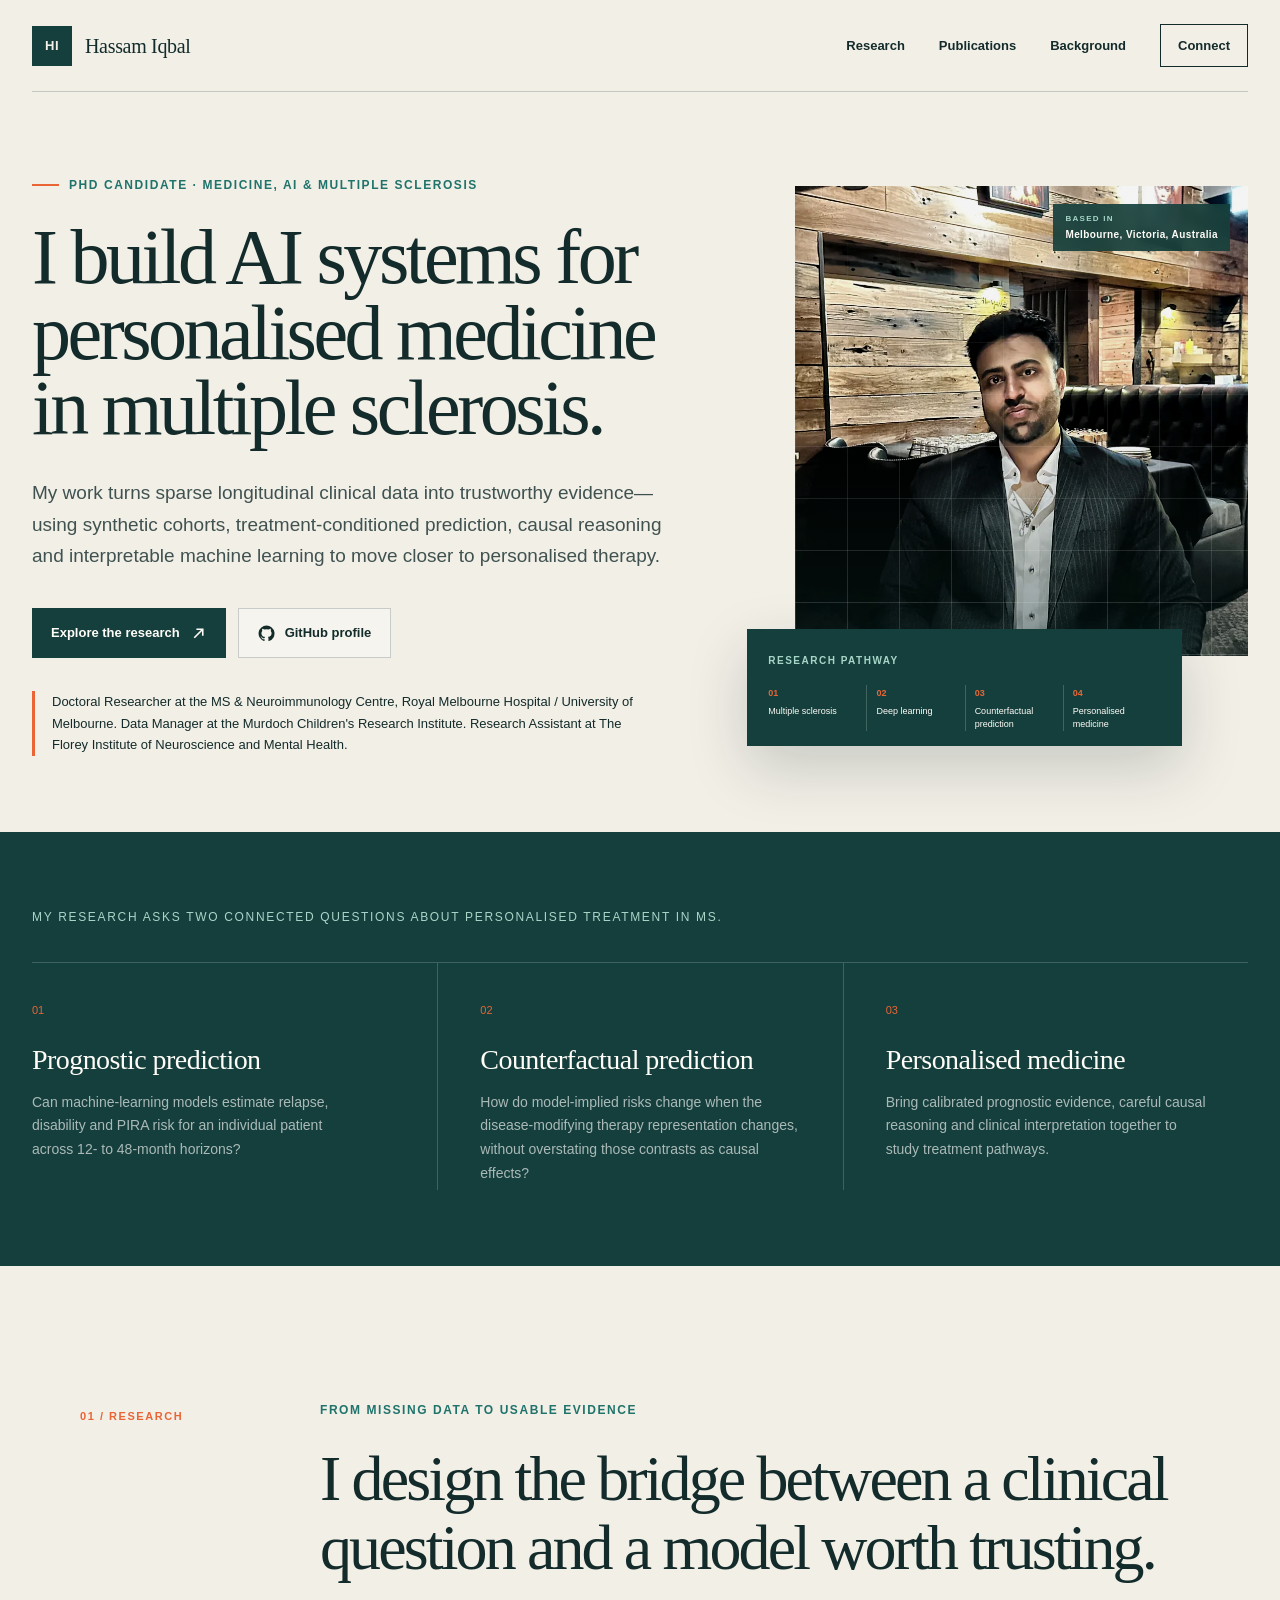
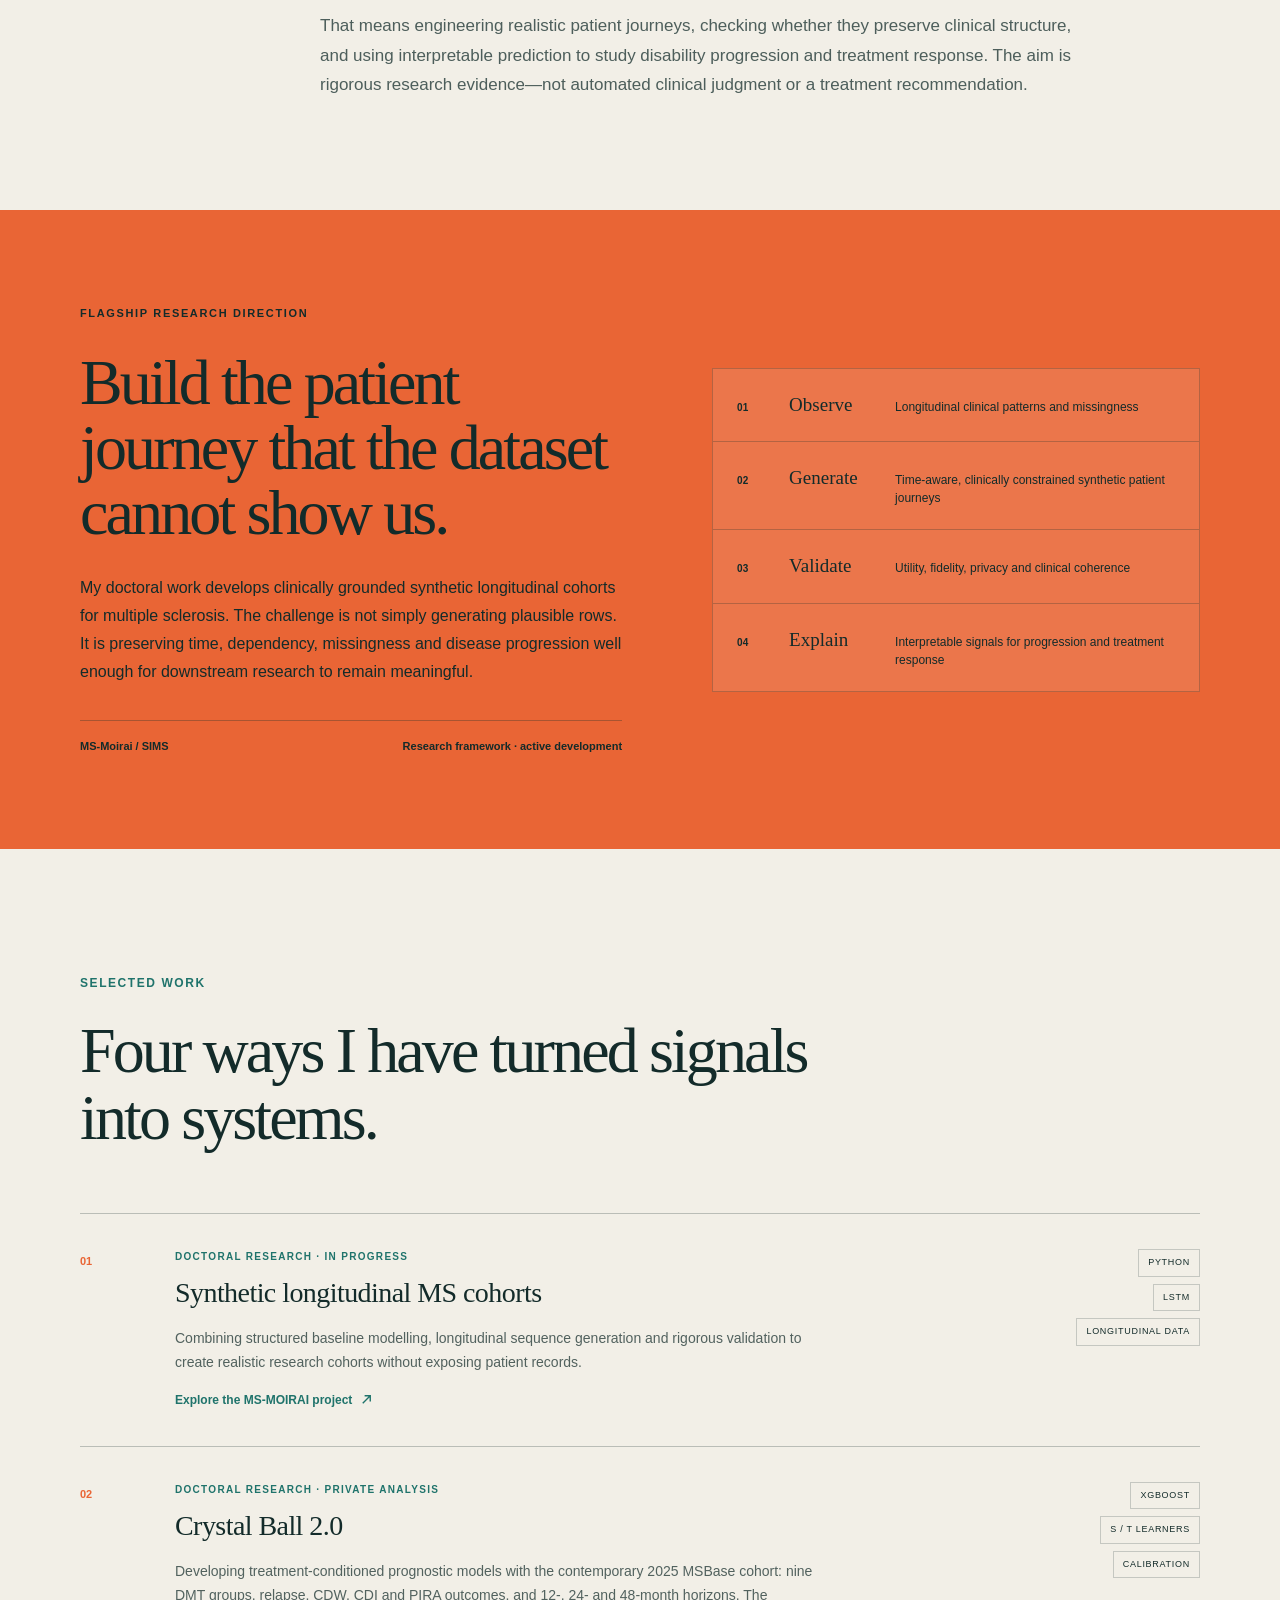
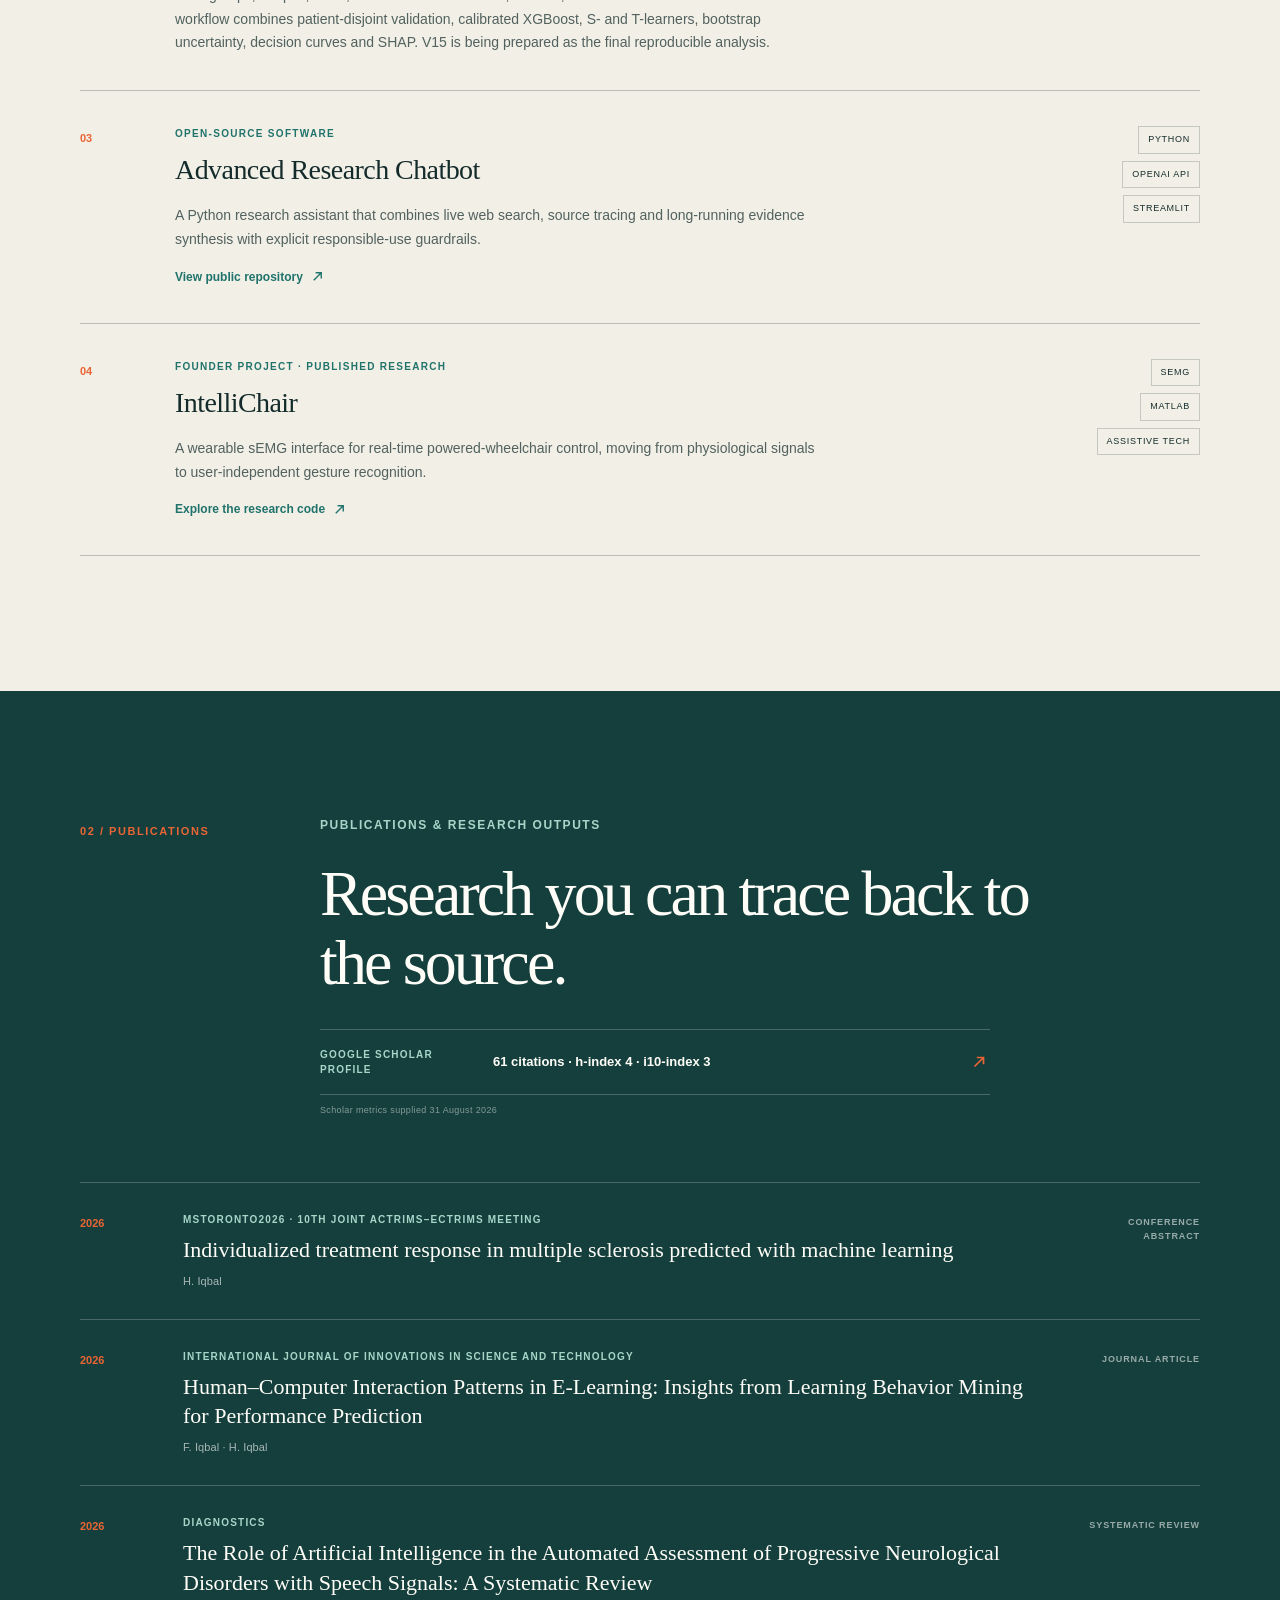
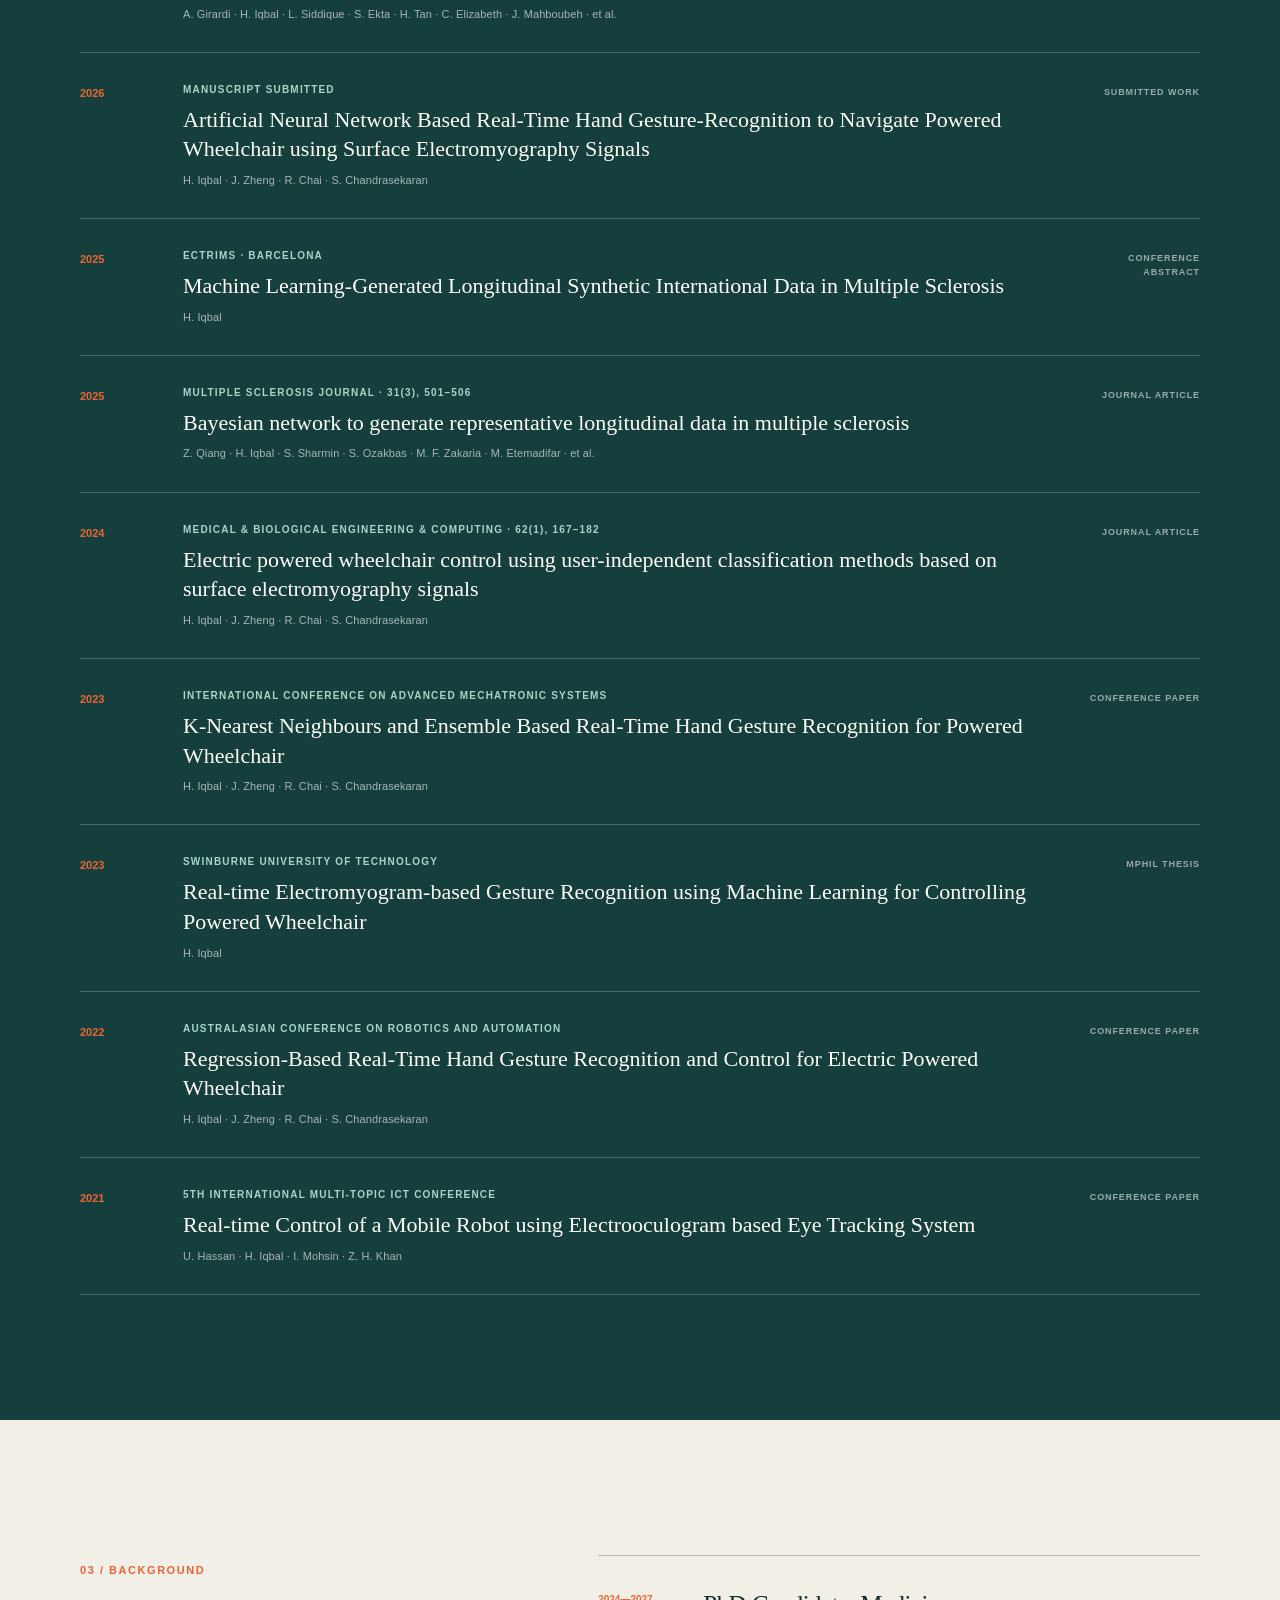
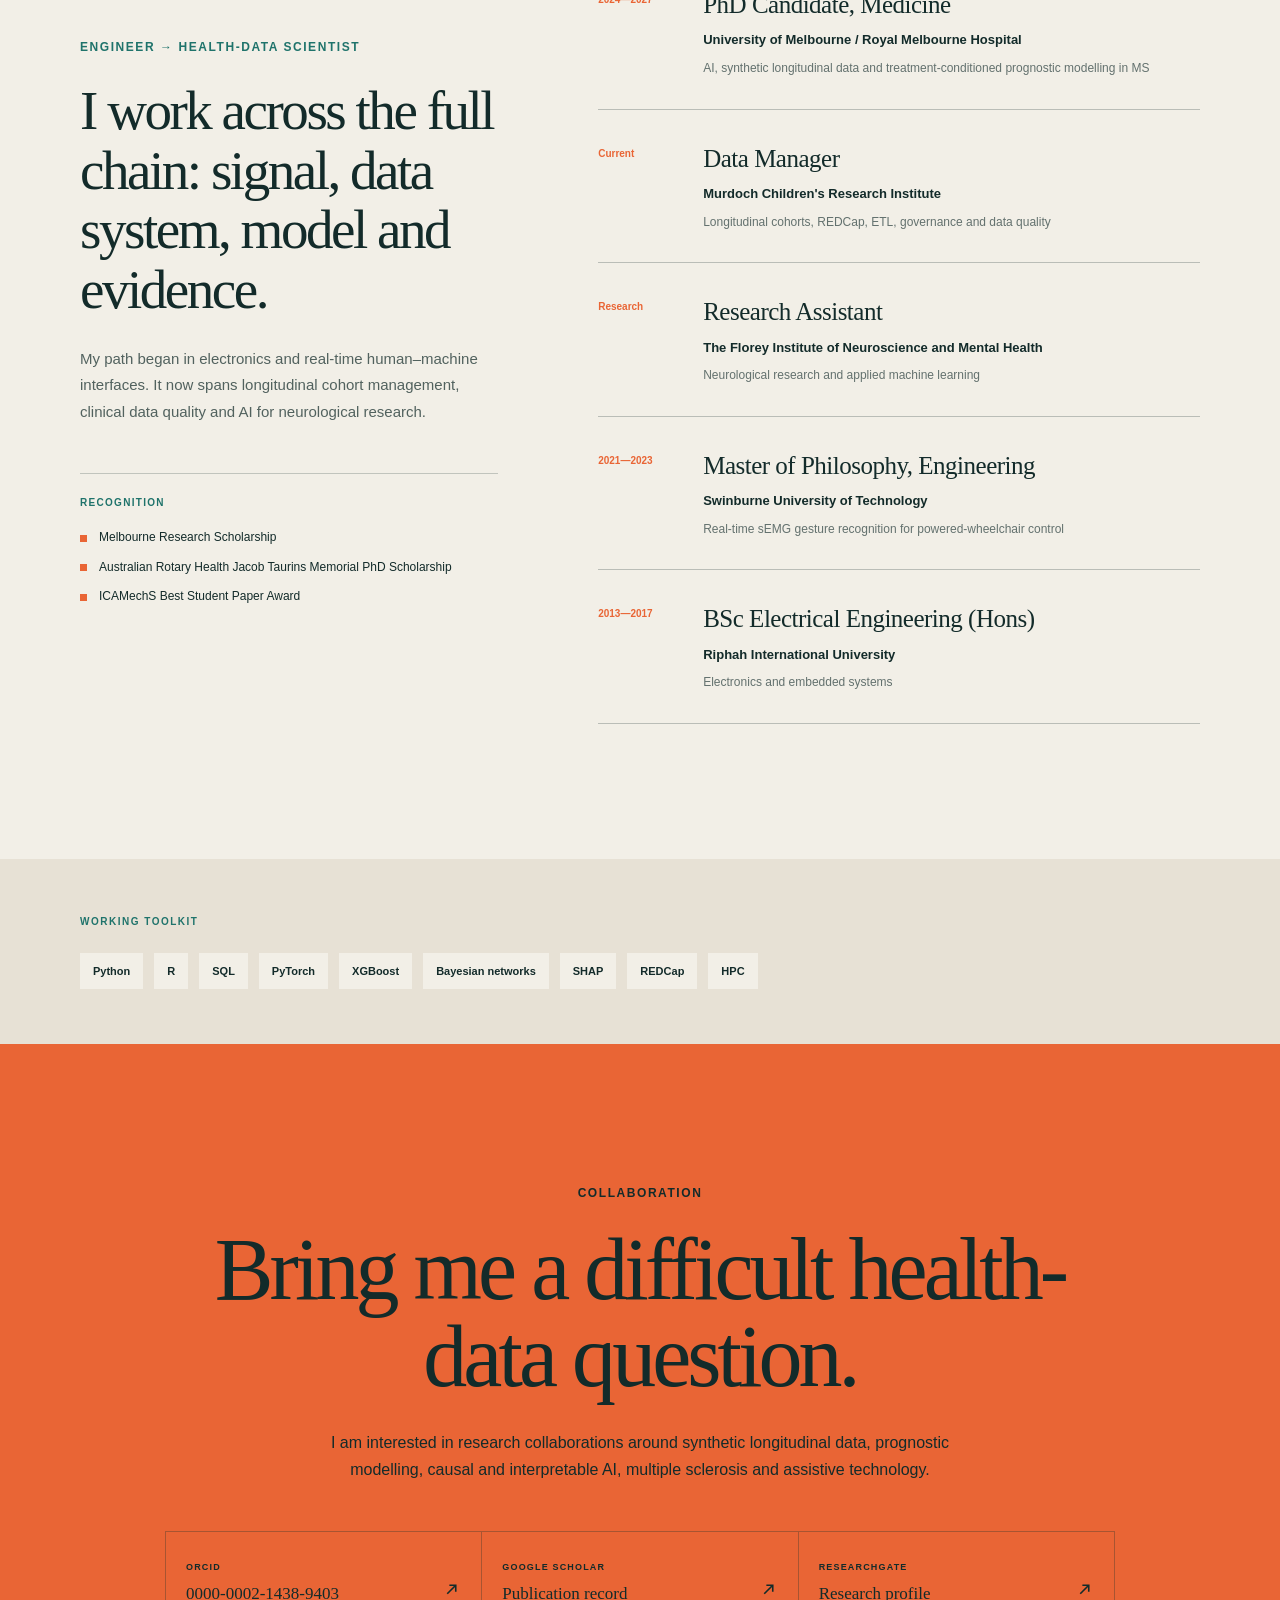
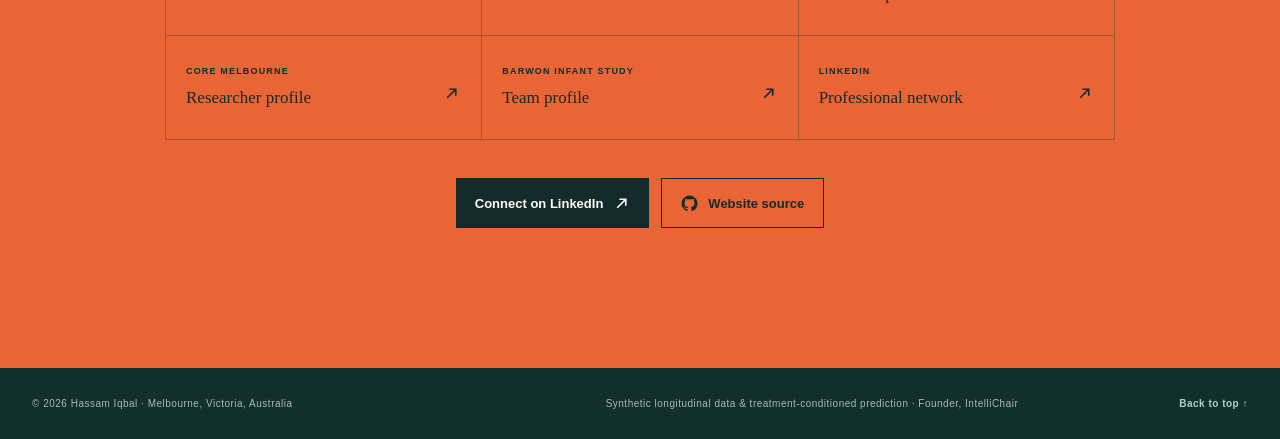
==== commit d5c72b3a: "Add Crystal Ball 2.0 and refresh research profile" ====
--- a/index.html
+++ b/index.html
@@ -2,9 +2,9 @@
   <head>
     <meta charset="utf-8" />
     <meta name="viewport" content="width=device-width, initial-scale=1" />
-    <meta name="description" content="Hassam Iqbal is a doctoral researcher developing synthetic longitudinal data, causal inference and interpretable machine-learning methods for personalised therapy in multiple sclerosis." />
+    <meta name="description" content="Hassam Iqbal is a University of Melbourne PhD candidate building clinical AI for personalised medicine in multiple sclerosis, including synthetic longitudinal data and treatment-conditioned prognostic modelling." />
     <meta name="author" content="Hassam Iqbal" />
-    <meta name="keywords" content="Hassam Iqbal, multiple sclerosis, clinical AI, synthetic data, longitudinal data, causal inference, interpretable machine learning, personalised medicine, assistive technology" />
+    <meta name="keywords" content="Hassam Iqbal, multiple sclerosis, clinical AI, synthetic data, longitudinal data, prognostic modelling, treatment-conditioned prediction, causal inference, interpretable machine learning, personalised medicine, MSBase, assistive technology" />
     <meta name="robots" content="index, follow, max-image-preview:large" />
     <meta name="theme-color" content="#153f3c" />
     <link rel="canonical" href="https://hassamiqbal.github.io/" />
@@ -12,17 +12,17 @@
     <link rel="me" href="https://orcid.org/0000-0002-1438-9403" />
     <link rel="me" href="https://www.linkedin.com/in/hassam-iqbal-340680117/" />
     <meta property="og:title" content="Hassam Iqbal — AI for Multiple Sclerosis" />
-    <meta property="og:description" content="Synthetic longitudinal cohorts, causal reasoning and interpretable prediction for personalised therapy research in multiple sclerosis." />
+    <meta property="og:description" content="Synthetic longitudinal cohorts and treatment-conditioned prognostic modelling for personalised-medicine research in multiple sclerosis." />
     <meta property="og:type" content="profile" />
     <meta property="og:url" content="https://hassamiqbal.github.io/" />
     <meta property="og:site_name" content="Hassam Iqbal — Academic Portfolio" />
     <meta property="og:locale" content="en_AU" />
-    <meta property="og:image" content="https://avatars.githubusercontent.com/u/97586118?v=4" />
+    <meta property="og:image" content="https://hassamiqbal.github.io/assets/hassam-iqbal-portrait.webp" />
     <meta property="og:image:alt" content="Portrait of Hassam Iqbal" />
     <meta name="twitter:card" content="summary" />
     <meta name="twitter:title" content="Hassam Iqbal — AI for Multiple Sclerosis" />
-    <meta name="twitter:description" content="Synthetic longitudinal data, causal inference and interpretable AI for multiple sclerosis research." />
-    <meta name="twitter:image" content="https://avatars.githubusercontent.com/u/97586118?v=4" />
+    <meta name="twitter:description" content="Synthetic longitudinal data and treatment-conditioned prognostic modelling for personalised medicine in multiple sclerosis." />
+    <meta name="twitter:image" content="https://hassamiqbal.github.io/assets/hassam-iqbal-portrait.webp" />
     <title>Hassam Iqbal — AI for Multiple Sclerosis</title>
     <link rel="icon" href="/favicon.svg" type="image/svg+xml" />
     <link rel="preload" as="image" href="/assets/hassam-iqbal-portrait.webp" type="image/webp" fetchpriority="high" />
@@ -41,7 +41,7 @@
         "url": "https://hassamiqbal.github.io/",
         "image": "https://hassamiqbal.github.io/assets/hassam-iqbal-portrait.webp",
         "jobTitle": ["PhD Candidate", "Data Manager", "Research Assistant"],
-        "description": "AI-driven clinical researcher specialising in longitudinal disease modelling, privacy-preserving synthetic health data and translational machine learning.",
+        "description": "PhD candidate and clinical AI researcher specialising in synthetic longitudinal health data, treatment-conditioned prognostic modelling and personalised medicine in multiple sclerosis.",
         "homeLocation": {
           "@type": "Place",
           "name": "Melbourne, Victoria, Australia",
@@ -96,9 +96,11 @@
           "Causal inference",
           "Interpretable machine learning",
           "Personalised treatment response",
+          "Treatment-conditioned prognostic modelling",
+          "MSBase registry research",
           "Assistive technology"
         ]
       }
     </script>
   </head>
-  <body><a class="skip-link" href="#research">Skip to main content</a><main id="top"><header class="site-header"><a class="brand" href="#top" aria-label="Hassam Iqbal, home"><span>HI</span><span class="brand-name">Hassam Iqbal</span></a><nav aria-label="Main navigation"><a href="#research">Research</a><a href="#publications">Publications</a><a href="#background">Background</a><a class="nav-contact" href="#contact">Connect</a></nav></header><section class="hero" aria-labelledby="hero-title"><div class="hero-copy"><p class="eyebrow"><span></span>PhD candidate · Medicine, AI &amp; Multiple Sclerosis</p><h1 id="hero-title">I build AI systems for personalised medicine in multiple sclerosis.</h1><p class="hero-lede">My work turns sparse, longitudinal clinical data into trustworthy evidence—using synthetic cohorts, causal reasoning and interpretable machine learning to move closer to personalised therapy.</p><div class="hero-actions"><a class="button button-primary" href="#research">Explore the research <svg viewBox="0 0 16 16" aria-hidden="true"><path d="M4 12 12 4M6 4h6v6" fill="none" stroke="currentColor" stroke-width="1.5"></path></svg></a><a class="button button-secondary" href="https://github.com/hassamiqbal" target="_blank" rel="noreferrer"><svg viewBox="0 0 24 24" aria-hidden="true"><path fill="currentColor" d="M12 .8A11.2 11.2 0 0 0 8.46 22.63c.56.1.77-.24.77-.54v-2.1c-3.13.68-3.79-1.33-3.79-1.33-.51-1.3-1.25-1.65-1.25-1.65-1.02-.7.08-.69.08-.69 1.13.08 1.72 1.16 1.72 1.16 1 1.72 2.63 1.22 3.27.93.1-.73.39-1.22.71-1.5-2.5-.28-5.13-1.25-5.13-5.56 0-1.23.44-2.23 1.16-3.02-.12-.28-.5-1.43.11-2.98 0 0 .95-.3 3.08 1.15a10.7 10.7 0 0 1 5.62 0c2.14-1.45 3.08-1.15 3.08-1.15.61 1.55.23 2.7.11 2.98.72.79 1.16 1.79 1.16 3.02 0 4.32-2.64 5.27-5.15 5.55.4.35.76 1.04.76 2.1v3.12c0 .3.2.65.77.54A11.2 11.2 0 0 0 12 .8Z"></path></svg> GitHub profile</a></div><p class="affiliation">Doctoral Researcher at the MS &amp; Neuroimmunology Centre, Royal Melbourne Hospital / University of Melbourne. Data Manager at the Murdoch Children&#x27;s Research Institute. Research Assistant at The Florey Institute of Neuroscience and Mental Health.</p></div><div class="hero-visual" aria-label="Portrait and research profile of Hassam Iqbal"><div class="portrait-frame"><img src="/assets/hassam-iqbal-portrait.webp" alt="Hassam Iqbal in Melbourne, Australia" width="900" height="1017" fetchpriority="high" decoding="async"/><div class="portrait-grid" aria-hidden="true"></div><p class="portrait-location"><span>Based in</span><strong>Melbourne, Victoria, Australia</strong></p></div><div class="signal-card"><span>Research pathway</span><div class="research-path" aria-label="Multiple sclerosis research pathway from deep learning to personalised medicine"><div><strong>01</strong><small>Multiple sclerosis</small></div><div><strong>02</strong><small>Deep learning</small></div><div><strong>03</strong><small>Counterfactual prediction</small></div><div><strong>04</strong><small>Personalised medicine</small></div></div></div></div></section><section class="positioning" aria-label="Research positioning"><p>My research asks two connected questions about personalised treatment in MS.</p><div class="positioning-grid"><article><span>01</span><h2>Prognostic prediction</h2><p>Can deep learning predict disability progression and treatment response for an individual patient with MS?</p></article><article><span>02</span><h2>Counterfactual prediction</h2><p>Building on the prognostic model, what might happen to that patient&#x27;s outcome if we changed the disease-modifying therapy?</p></article><article><span>03</span><h2>Personalised medicine</h2><p>Bring prognostic and causal evidence together to compare treatment pathways for each patient.</p></article></div></section><section class="research-intro" id="research"><div class="section-index">01 / Research</div><div><p class="kicker">From missing data to usable evidence</p><h2>I design the bridge between a clinical question and a model worth trusting.</h2><p>That means engineering realistic patient journeys, checking whether they preserve clinical structure, and using interpretable prediction to study disability progression and treatment response. The aim is decision support for researchers and clinicians—not automated clinical judgment.</p></div></section><section class="flagship" aria-labelledby="flagship-title"><div class="flagship-copy"><p class="flagship-label">Flagship research direction</p><h2 id="flagship-title">Build the patient journey that the dataset cannot show us.</h2><p>My doctoral work develops clinically grounded synthetic longitudinal cohorts for multiple sclerosis. The challenge is not simply generating plausible rows. It is preserving time, dependency, missingness and disease progression well enough for downstream research to remain meaningful.</p><div class="flagship-note"><span>MS-Moirai / SIMS</span><span>Research framework · active development</span></div></div><div class="journey" aria-label="Research workflow from governed data to interpretable insight"><div class="journey-row"><span>01</span><strong>Observe</strong><p>Longitudinal clinical patterns and missingness</p></div><div class="journey-row"><span>02</span><strong>Generate</strong><p>Time-aware, clinically constrained synthetic patient journeys</p></div><div class="journey-row"><span>03</span><strong>Validate</strong><p>Utility, fidelity, privacy and clinical coherence</p></div><div class="journey-row"><span>04</span><strong>Explain</strong><p>Interpretable signals for progression and treatment response</p></div></div></section><section class="project-section"><div class="project-heading"><p class="kicker">Selected work</p><h2>Four ways I have turned signals into systems.</h2></div><div class="project-list"><article class="project-row"><div class="project-number">01</div><div><p class="project-status">Doctoral research · in progress</p><h3>Synthetic longitudinal MS cohorts</h3><p>Combining structured baseline modelling, longitudinal sequence generation and rigorous validation to create realistic research cohorts without exposing patient records.</p><a href="/ms-moirai/">Explore the MS-MOIRAI project <svg viewBox="0 0 16 16" aria-hidden="true"><path d="M4 12 12 4M6 4h6v6" fill="none" stroke="currentColor" stroke-width="1.5"></path></svg></a></div><div class="project-tags"><span>Python</span><span>LSTM</span><span>Longitudinal data</span></div></article><article class="project-row"><div class="project-number">02</div><div><p class="project-status">Research program</p><h3>Personalised treatment-response modelling</h3><p>Using causal inference, machine learning and explainability to study heterogeneity in MS outcomes and identify patient-specific response patterns.</p></div><div class="project-tags"><span>Causal inference</span><span>XGBoost</span><span>SHAP</span></div></article><article class="project-row"><div class="project-number">03</div><div><p class="project-status">Open-source software</p><h3>Advanced Research Chatbot</h3><p>A Python research assistant that combines live web search, source tracing and long-running evidence synthesis with explicit responsible-use guardrails.</p><a href="https://github.com/hassamiqbal/advanced-research-chatbot" target="_blank" rel="noreferrer">View public repository <svg viewBox="0 0 16 16" aria-hidden="true"><path d="M4 12 12 4M6 4h6v6" fill="none" stroke="currentColor" stroke-width="1.5"></path></svg></a></div><div class="project-tags"><span>Python</span><span>OpenAI API</span><span>Streamlit</span></div></article><article class="project-row"><div class="project-number">04</div><div><p class="project-status">Founder project · published research</p><h3>IntelliChair</h3><p>A wearable sEMG interface for real-time powered-wheelchair control, moving from physiological signals to user-independent gesture recognition.</p><a href="https://github.com/hassamiqbal/MC-SVM-based-Hand-Gesture-Recognition-for-Powered-Wheelchair" target="_blank" rel="noreferrer">Explore the research code <svg viewBox="0 0 16 16" aria-hidden="true"><path d="M4 12 12 4M6 4h6v6" fill="none" stroke="currentColor" stroke-width="1.5"></path></svg></a></div><div class="project-tags"><span>sEMG</span><span>MATLAB</span><span>Assistive tech</span></div></article></div></section><section class="publications" id="publications"><div class="publication-head"><div class="section-index">02 / Publications</div><div><p class="kicker">Publications &amp; research outputs</p><h2>Research you can trace back to the source.</h2><a class="scholar-link" href="https://scholar.google.com/citations?user=InTnUEIAAAAJ&amp;hl=en" target="_blank" rel="noreferrer"><span>Google Scholar profile</span><strong>61 citations · h-index 4 · i10-index 3</strong><svg viewBox="0 0 16 16" aria-hidden="true"><path d="M4 12 12 4M6 4h6v6" fill="none" stroke="currentColor" stroke-width="1.5"></path></svg></a><small class="scholar-date">Scholar metrics supplied 31 August 2026</small></div></div><div class="publication-list"><a class="publication-row" href="https://scholar.google.com/citations?view_op=view_citation&amp;hl=en&amp;user=InTnUEIAAAAJ&amp;citation_for_view=InTnUEIAAAAJ:LPZeul_q3PIC" target="_blank" rel="noreferrer"><span>2026</span><div><p>MSToronto2026 · 10th Joint ACTRIMS–ECTRIMS Meeting</p><h3>Individualized treatment response in multiple sclerosis predicted with machine learning</h3><small class="publication-authors">H. Iqbal</small></div><span class="publication-type">Conference abstract</span></a><a class="publication-row" href="https://scholar.google.com/citations?view_op=view_citation&amp;hl=en&amp;user=InTnUEIAAAAJ&amp;citation_for_view=InTnUEIAAAAJ:5Ul4iDaHHb8C" target="_blank" rel="noreferrer"><span>2026</span><div><p>International Journal of Innovations in Science and Technology</p><h3>Human–Computer Interaction Patterns in E-Learning: Insights from Learning Behavior Mining for Performance Prediction</h3><small class="publication-authors">F. Iqbal · H. Iqbal</small></div><span class="publication-type">Journal article</span></a><a class="publication-row" href="https://scholar.google.com/citations?view_op=view_citation&amp;hl=en&amp;user=InTnUEIAAAAJ&amp;citation_for_view=InTnUEIAAAAJ:tOudhMTPpwUC" target="_blank" rel="noreferrer"><span>2026</span><div><p>Diagnostics</p><h3>The Role of Artificial Intelligence in the Automated Assessment of Progressive Neurological Disorders with Speech Signals: A Systematic Review</h3><small class="publication-authors">A. Girardi · H. Iqbal · L. Siddique · S. Ekta · H. Tan · C. Elizabeth · J. Mahboubeh · et al.</small></div><span class="publication-type">Systematic review</span></a><a class="publication-row" href="https://scholar.google.com/citations?view_op=view_citation&amp;hl=en&amp;user=InTnUEIAAAAJ&amp;citation_for_view=InTnUEIAAAAJ:Y0pCki6q_DkC" target="_blank" rel="noreferrer"><span>2026</span><div><p>Manuscript submitted</p><h3>Artificial Neural Network Based Real-Time Hand Gesture-Recognition to Navigate Powered Wheelchair using Surface Electromyography Signals</h3><small class="publication-authors">H. Iqbal · J. Zheng · R. Chai · S. Chandrasekaran</small></div><span class="publication-type">Submitted work</span></a><a class="publication-row" href="https://scholar.google.com/citations?view_op=view_citation&amp;hl=en&amp;user=InTnUEIAAAAJ&amp;citation_for_view=InTnUEIAAAAJ:geHnlv5EZngC" target="_blank" rel="noreferrer"><span>2025</span><div><p>ECTRIMS · Barcelona</p><h3>Machine Learning-Generated Longitudinal Synthetic International Data in Multiple Sclerosis</h3><small class="publication-authors">H. Iqbal</small></div><span class="publication-type">Conference abstract</span></a><a class="publication-row" href="https://scholar.google.com/citations?view_op=view_citation&amp;hl=en&amp;user=InTnUEIAAAAJ&amp;citation_for_view=InTnUEIAAAAJ:KxtntwgDAa4C" target="_blank" rel="noreferrer"><span>2025</span><div><p>Multiple Sclerosis Journal · 31(3), 501–506</p><h3>Bayesian network to generate representative longitudinal data in multiple sclerosis</h3><small class="publication-authors">Z. Qiang · H. Iqbal · S. Sharmin · S. Ozakbas · M. F. Zakaria · M. Etemadifar · et al.</small></div><span class="publication-type">Journal article</span></a><a class="publication-row" href="https://doi.org/10.1007/s11517-023-02921-z" target="_blank" rel="noreferrer"><span>2024</span><div><p>Medical &amp; Biological Engineering &amp; Computing · 62(1), 167–182</p><h3>Electric powered wheelchair control using user-independent classification methods based on surface electromyography signals</h3><small class="publication-authors">H. Iqbal · J. Zheng · R. Chai · S. Chandrasekaran</small></div><span class="publication-type">Journal article</span></a><a class="publication-row" href="https://doi.org/10.1109/ICAMechS59878.2023.10272954" target="_blank" rel="noreferrer"><span>2023</span><div><p>International Conference on Advanced Mechatronic Systems</p><h3>K-Nearest Neighbours and Ensemble Based Real-Time Hand Gesture Recognition for Powered Wheelchair</h3><small class="publication-authors">H. Iqbal · J. Zheng · R. Chai · S. Chandrasekaran</small></div><span class="publication-type">Conference paper</span></a><a class="publication-row" href="https://scholar.google.com/citations?view_op=view_citation&amp;hl=en&amp;user=InTnUEIAAAAJ&amp;citation_for_view=InTnUEIAAAAJ:fPk4N6BV_jEC" target="_blank" rel="noreferrer"><span>2023</span><div><p>Swinburne University of Technology</p><h3>Real-time Electromyogram-based Gesture Recognition using Machine Learning for Controlling Powered Wheelchair</h3><small class="publication-authors">H. Iqbal</small></div><span class="publication-type">MPhil thesis</span></a><a class="publication-row" href="https://hdl.handle.net/10453/170324" target="_blank" rel="noreferrer"><span>2022</span><div><p>Australasian Conference on Robotics and Automation</p><h3>Regression-Based Real-Time Hand Gesture Recognition and Control for Electric Powered Wheelchair</h3><small class="publication-authors">H. Iqbal · J. Zheng · R. Chai · S. Chandrasekaran</small></div><span class="publication-type">Conference paper</span></a><a class="publication-row" href="https://scholar.google.com/citations?view_op=view_citation&amp;hl=en&amp;user=InTnUEIAAAAJ&amp;citation_for_view=InTnUEIAAAAJ:u-x6o8ySG0sC" target="_blank" rel="noreferrer"><span>2021</span><div><p>5th International Multi-topic ICT Conference</p><h3>Real-time Control of a Mobile Robot using Electrooculogram based Eye Tracking System</h3><small class="publication-authors">U. Hassan · H. Iqbal · I. Mohsin · Z. H. Khan</small></div><span class="publication-type">Conference paper</span></a></div></section><section class="background" id="background"><div class="background-copy"><div class="section-index">03 / Background</div><p class="kicker">Engineer → health-data scientist</p><h2>I work across the full chain: signal, data system, model and evidence.</h2><p>My path began in electronics and real-time human–machine interfaces. It now spans longitudinal cohort management, clinical data quality and AI for neurological research.</p><div class="award-block"><p>Recognition</p><ul><li>Melbourne Research Scholarship</li><li>Australian Rotary Health Jacob Taurins Memorial PhD Scholarship</li><li>ICAMechS Best Student Paper Award</li></ul></div></div><div class="timeline"><article><span>2024—2027</span><h3>PhD Candidate, Medicine</h3><p>University of Melbourne / Royal Melbourne Hospital</p><small>AI, synthetic data and personalised therapy in multiple sclerosis</small></article><article><span>Current</span><h3>Data Manager</h3><p>Murdoch Children&#x27;s Research Institute</p><small>Longitudinal cohorts, REDCap, ETL, governance and data quality</small></article><article><span>Research</span><h3>Research Assistant</h3><p>The Florey Institute of Neuroscience and Mental Health</p><small>Neurological research and applied machine learning</small></article><article><span>2021—2023</span><h3>Master of Philosophy, Engineering</h3><p>Swinburne University of Technology</p><small>Real-time sEMG gesture recognition for powered-wheelchair control</small></article><article><span>2013—2017</span><h3>BSc Electrical Engineering (Hons)</h3><p>Riphah International University</p><small>Electronics and embedded systems</small></article></div></section><section class="toolkit" aria-label="Technical toolkit"><p>Working toolkit</p><div><span>Python</span><span>R</span><span>SQL</span><span>PyTorch</span><span>XGBoost</span><span>Bayesian networks</span><span>SHAP</span><span>REDCap</span><span>HPC</span></div></section><section class="contact" id="contact"><p class="kicker">Collaboration</p><h2>Bring me a difficult health-data question.</h2><p>I am interested in research collaborations around synthetic longitudinal data, causal and interpretable AI, multiple sclerosis, and assistive technology.</p><div class="profile-links" aria-label="Hassam Iqbal&#x27;s professional profiles"><a href="https://orcid.org/0000-0002-1438-9403" target="_blank" rel="noreferrer"><span>ORCID</span><strong>0000-0002-1438-9403</strong><svg viewBox="0 0 16 16" aria-hidden="true"><path d="M4 12 12 4M6 4h6v6" fill="none" stroke="currentColor" stroke-width="1.5"></path></svg></a><a href="https://scholar.google.com/citations?user=InTnUEIAAAAJ&amp;hl=en" target="_blank" rel="noreferrer"><span>Google Scholar</span><strong>Publication record</strong><svg viewBox="0 0 16 16" aria-hidden="true"><path d="M4 12 12 4M6 4h6v6" fill="none" stroke="currentColor" stroke-width="1.5"></path></svg></a><a href="https://www.researchgate.net/profile/Hassam-Iqbal?ev=hdr_xprf" target="_blank" rel="noreferrer"><span>ResearchGate</span><strong>Research profile</strong><svg viewBox="0 0 16 16" aria-hidden="true"><path d="M4 12 12 4M6 4h6v6" fill="none" stroke="currentColor" stroke-width="1.5"></path></svg></a><a href="https://core.melbourne/mr-hassam-iqbal/" target="_blank" rel="noreferrer"><span>CORe Melbourne</span><strong>Researcher profile</strong><svg viewBox="0 0 16 16" aria-hidden="true"><path d="M4 12 12 4M6 4h6v6" fill="none" stroke="currentColor" stroke-width="1.5"></path></svg></a><a href="https://barwoninfantstudy.org.au/team/hassam-iqbal/" target="_blank" rel="noreferrer"><span>Barwon Infant Study</span><strong>Team profile</strong><svg viewBox="0 0 16 16" aria-hidden="true"><path d="M4 12 12 4M6 4h6v6" fill="none" stroke="currentColor" stroke-width="1.5"></path></svg></a><a href="https://www.linkedin.com/in/hassam-iqbal-340680117/" target="_blank" rel="noreferrer"><span>LinkedIn</span><strong>Professional network</strong><svg viewBox="0 0 16 16" aria-hidden="true"><path d="M4 12 12 4M6 4h6v6" fill="none" stroke="currentColor" stroke-width="1.5"></path></svg></a></div><div class="contact-actions"><a class="button contact-primary" href="https://www.linkedin.com/in/hassam-iqbal-340680117/" target="_blank" rel="noreferrer">Connect on LinkedIn <svg viewBox="0 0 16 16" aria-hidden="true"><path d="M4 12 12 4M6 4h6v6" fill="none" stroke="currentColor" stroke-width="1.5"></path></svg></a><a class="button contact-secondary" href="https://github.com/hassamiqbal/hassamiqbal.github.io" target="_blank" rel="noreferrer"><svg viewBox="0 0 24 24" aria-hidden="true"><path fill="currentColor" d="M12 .8A11.2 11.2 0 0 0 8.46 22.63c.56.1.77-.24.77-.54v-2.1c-3.13.68-3.79-1.33-3.79-1.33-.51-1.3-1.25-1.65-1.25-1.65-1.02-.7.08-.69.08-.69 1.13.08 1.72 1.16 1.72 1.16 1 1.72 2.63 1.22 3.27.93.1-.73.39-1.22.71-1.5-2.5-.28-5.13-1.25-5.13-5.56 0-1.23.44-2.23 1.16-3.02-.12-.28-.5-1.43.11-2.98 0 0 .95-.3 3.08 1.15a10.7 10.7 0 0 1 5.62 0c2.14-1.45 3.08-1.15 3.08-1.15.61 1.55.23 2.7.11 2.98.72.79 1.16 1.79 1.16 3.02 0 4.32-2.64 5.27-5.15 5.55.4.35.76 1.04.76 2.1v3.12c0 .3.2.65.77.54A11.2 11.2 0 0 0 12 .8Z"></path></svg> Website source</a></div></section><footer><p>© 2026 Hassam Iqbal · Melbourne, Victoria, Australia</p><p>Synthetic longitudinal data &amp; personalised therapy · Founder, IntelliChair</p><a href="#top">Back to top ↑</a></footer></main></body></html>
+  <body><a class="skip-link" href="#research">Skip to main content</a><main id="top"><header class="site-header"><a class="brand" href="#top" aria-label="Hassam Iqbal, home"><span>HI</span><span class="brand-name">Hassam Iqbal</span></a><nav aria-label="Main navigation"><a href="#research">Research</a><a href="#publications">Publications</a><a href="#background">Background</a><a class="nav-contact" href="#contact">Connect</a></nav></header><section class="hero" aria-labelledby="hero-title"><div class="hero-copy"><p class="eyebrow"><span></span>PhD candidate · Medicine, AI &amp; Multiple Sclerosis</p><h1 id="hero-title">I build AI systems for personalised medicine in multiple sclerosis.</h1><p class="hero-lede">My work turns sparse longitudinal clinical data into trustworthy evidence—using synthetic cohorts, treatment-conditioned prediction, causal reasoning and interpretable machine learning to move closer to personalised therapy.</p><div class="hero-actions"><a class="button button-primary" href="#research">Explore the research <svg viewBox="0 0 16 16" aria-hidden="true"><path d="M4 12 12 4M6 4h6v6" fill="none" stroke="currentColor" stroke-width="1.5"></path></svg></a><a class="button button-secondary" href="https://github.com/hassamiqbal" target="_blank" rel="noreferrer"><svg viewBox="0 0 24 24" aria-hidden="true"><path fill="currentColor" d="M12 .8A11.2 11.2 0 0 0 8.46 22.63c.56.1.77-.24.77-.54v-2.1c-3.13.68-3.79-1.33-3.79-1.33-.51-1.3-1.25-1.65-1.25-1.65-1.02-.7.08-.69.08-.69 1.13.08 1.72 1.16 1.72 1.16 1 1.72 2.63 1.22 3.27.93.1-.73.39-1.22.71-1.5-2.5-.28-5.13-1.25-5.13-5.56 0-1.23.44-2.23 1.16-3.02-.12-.28-.5-1.43.11-2.98 0 0 .95-.3 3.08 1.15a10.7 10.7 0 0 1 5.62 0c2.14-1.45 3.08-1.15 3.08-1.15.61 1.55.23 2.7.11 2.98.72.79 1.16 1.79 1.16 3.02 0 4.32-2.64 5.27-5.15 5.55.4.35.76 1.04.76 2.1v3.12c0 .3.2.65.77.54A11.2 11.2 0 0 0 12 .8Z"></path></svg> GitHub profile</a></div><p class="affiliation">Doctoral Researcher at the MS &amp; Neuroimmunology Centre, Royal Melbourne Hospital / University of Melbourne. Data Manager at the Murdoch Children&#x27;s Research Institute. Research Assistant at The Florey Institute of Neuroscience and Mental Health.</p></div><div class="hero-visual" aria-label="Portrait and research profile of Hassam Iqbal"><div class="portrait-frame"><img src="/assets/hassam-iqbal-portrait.webp" alt="Hassam Iqbal in Melbourne, Australia" width="900" height="1017" fetchpriority="high" decoding="async"/><div class="portrait-grid" aria-hidden="true"></div><p class="portrait-location"><span>Based in</span><strong>Melbourne, Victoria, Australia</strong></p></div><div class="signal-card"><span>Research pathway</span><div class="research-path" aria-label="Multiple sclerosis research pathway from deep learning to personalised medicine"><div><strong>01</strong><small>Multiple sclerosis</small></div><div><strong>02</strong><small>Deep learning</small></div><div><strong>03</strong><small>Counterfactual prediction</small></div><div><strong>04</strong><small>Personalised medicine</small></div></div></div></div></section><section class="positioning" aria-label="Research positioning"><p>My research asks two connected questions about personalised treatment in MS.</p><div class="positioning-grid"><article><span>01</span><h2>Prognostic prediction</h2><p>Can machine-learning models estimate relapse, disability and PIRA risk for an individual patient across 12- to 48-month horizons?</p></article><article><span>02</span><h2>Counterfactual prediction</h2><p>How do model-implied risks change when the disease-modifying therapy representation changes, without overstating those contrasts as causal effects?</p></article><article><span>03</span><h2>Personalised medicine</h2><p>Bring calibrated prognostic evidence, careful causal reasoning and clinical interpretation together to study treatment pathways.</p></article></div></section><section class="research-intro" id="research"><div class="section-index">01 / Research</div><div><p class="kicker">From missing data to usable evidence</p><h2>I design the bridge between a clinical question and a model worth trusting.</h2><p>That means engineering realistic patient journeys, checking whether they preserve clinical structure, and using interpretable prediction to study disability progression and treatment response. The aim is rigorous research evidence—not automated clinical judgment or a treatment recommendation.</p></div></section><section class="flagship" aria-labelledby="flagship-title"><div class="flagship-copy"><p class="flagship-label">Flagship research direction</p><h2 id="flagship-title">Build the patient journey that the dataset cannot show us.</h2><p>My doctoral work develops clinically grounded synthetic longitudinal cohorts for multiple sclerosis. The challenge is not simply generating plausible rows. It is preserving time, dependency, missingness and disease progression well enough for downstream research to remain meaningful.</p><div class="flagship-note"><span>MS-Moirai / SIMS</span><span>Research framework · active development</span></div></div><div class="journey" aria-label="Research workflow from governed data to interpretable insight"><div class="journey-row"><span>01</span><strong>Observe</strong><p>Longitudinal clinical patterns and missingness</p></div><div class="journey-row"><span>02</span><strong>Generate</strong><p>Time-aware, clinically constrained synthetic patient journeys</p></div><div class="journey-row"><span>03</span><strong>Validate</strong><p>Utility, fidelity, privacy and clinical coherence</p></div><div class="journey-row"><span>04</span><strong>Explain</strong><p>Interpretable signals for progression and treatment response</p></div></div></section><section class="project-section"><div class="project-heading"><p class="kicker">Selected work</p><h2>Four ways I have turned signals into systems.</h2></div><div class="project-list"><article class="project-row"><div class="project-number">01</div><div><p class="project-status">Doctoral research · in progress</p><h3>Synthetic longitudinal MS cohorts</h3><p>Combining structured baseline modelling, longitudinal sequence generation and rigorous validation to create realistic research cohorts without exposing patient records.</p><a href="/ms-moirai/">Explore the MS-MOIRAI project <svg viewBox="0 0 16 16" aria-hidden="true"><path d="M4 12 12 4M6 4h6v6" fill="none" stroke="currentColor" stroke-width="1.5"></path></svg></a></div><div class="project-tags"><span>Python</span><span>LSTM</span><span>Longitudinal data</span></div></article><article class="project-row"><div class="project-number">02</div><div><p class="project-status">Doctoral research · private analysis</p><h3>Crystal Ball 2.0</h3><p>Developing treatment-conditioned prognostic models with the contemporary 2025 MSBase cohort: nine DMT groups, relapse, CDW, CDI and PIRA outcomes, and 12-, 24- and 48-month horizons. The workflow combines patient-disjoint validation, calibrated XGBoost, S- and T-learners, bootstrap uncertainty, decision curves and SHAP. V15 is being prepared as the final reproducible analysis.</p></div><div class="project-tags"><span>XGBoost</span><span>S / T learners</span><span>Calibration</span></div></article><article class="project-row"><div class="project-number">03</div><div><p class="project-status">Open-source software</p><h3>Advanced Research Chatbot</h3><p>A Python research assistant that combines live web search, source tracing and long-running evidence synthesis with explicit responsible-use guardrails.</p><a href="https://github.com/hassamiqbal/advanced-research-chatbot" target="_blank" rel="noreferrer">View public repository <svg viewBox="0 0 16 16" aria-hidden="true"><path d="M4 12 12 4M6 4h6v6" fill="none" stroke="currentColor" stroke-width="1.5"></path></svg></a></div><div class="project-tags"><span>Python</span><span>OpenAI API</span><span>Streamlit</span></div></article><article class="project-row"><div class="project-number">04</div><div><p class="project-status">Founder project · published research</p><h3>IntelliChair</h3><p>A wearable sEMG interface for real-time powered-wheelchair control, moving from physiological signals to user-independent gesture recognition.</p><a href="https://github.com/hassamiqbal/MC-SVM-based-Hand-Gesture-Recognition-for-Powered-Wheelchair" target="_blank" rel="noreferrer">Explore the research code <svg viewBox="0 0 16 16" aria-hidden="true"><path d="M4 12 12 4M6 4h6v6" fill="none" stroke="currentColor" stroke-width="1.5"></path></svg></a></div><div class="project-tags"><span>sEMG</span><span>MATLAB</span><span>Assistive tech</span></div></article></div></section><section class="publications" id="publications"><div class="publication-head"><div class="section-index">02 / Publications</div><div><p class="kicker">Publications &amp; research outputs</p><h2>Research you can trace back to the source.</h2><a class="scholar-link" href="https://scholar.google.com/citations?user=InTnUEIAAAAJ&amp;hl=en" target="_blank" rel="noreferrer"><span>Google Scholar profile</span><strong>61 citations · h-index 4 · i10-index 3</strong><svg viewBox="0 0 16 16" aria-hidden="true"><path d="M4 12 12 4M6 4h6v6" fill="none" stroke="currentColor" stroke-width="1.5"></path></svg></a><small class="scholar-date">Scholar metrics supplied 31 August 2026</small></div></div><div class="publication-list"><a class="publication-row" href="https://scholar.google.com/citations?view_op=view_citation&amp;hl=en&amp;user=InTnUEIAAAAJ&amp;citation_for_view=InTnUEIAAAAJ:LPZeul_q3PIC" target="_blank" rel="noreferrer"><span>2026</span><div><p>MSToronto2026 · 10th Joint ACTRIMS–ECTRIMS Meeting</p><h3>Individualized treatment response in multiple sclerosis predicted with machine learning</h3><small class="publication-authors">H. Iqbal</small></div><span class="publication-type">Conference abstract</span></a><a class="publication-row" href="https://scholar.google.com/citations?view_op=view_citation&amp;hl=en&amp;user=InTnUEIAAAAJ&amp;citation_for_view=InTnUEIAAAAJ:5Ul4iDaHHb8C" target="_blank" rel="noreferrer"><span>2026</span><div><p>International Journal of Innovations in Science and Technology</p><h3>Human–Computer Interaction Patterns in E-Learning: Insights from Learning Behavior Mining for Performance Prediction</h3><small class="publication-authors">F. Iqbal · H. Iqbal</small></div><span class="publication-type">Journal article</span></a><a class="publication-row" href="https://scholar.google.com/citations?view_op=view_citation&amp;hl=en&amp;user=InTnUEIAAAAJ&amp;citation_for_view=InTnUEIAAAAJ:tOudhMTPpwUC" target="_blank" rel="noreferrer"><span>2026</span><div><p>Diagnostics</p><h3>The Role of Artificial Intelligence in the Automated Assessment of Progressive Neurological Disorders with Speech Signals: A Systematic Review</h3><small class="publication-authors">A. Girardi · H. Iqbal · L. Siddique · S. Ekta · H. Tan · C. Elizabeth · J. Mahboubeh · et al.</small></div><span class="publication-type">Systematic review</span></a><a class="publication-row" href="https://scholar.google.com/citations?view_op=view_citation&amp;hl=en&amp;user=InTnUEIAAAAJ&amp;citation_for_view=InTnUEIAAAAJ:Y0pCki6q_DkC" target="_blank" rel="noreferrer"><span>2026</span><div><p>Manuscript submitted</p><h3>Artificial Neural Network Based Real-Time Hand Gesture-Recognition to Navigate Powered Wheelchair using Surface Electromyography Signals</h3><small class="publication-authors">H. Iqbal · J. Zheng · R. Chai · S. Chandrasekaran</small></div><span class="publication-type">Submitted work</span></a><a class="publication-row" href="https://scholar.google.com/citations?view_op=view_citation&amp;hl=en&amp;user=InTnUEIAAAAJ&amp;citation_for_view=InTnUEIAAAAJ:geHnlv5EZngC" target="_blank" rel="noreferrer"><span>2025</span><div><p>ECTRIMS · Barcelona</p><h3>Machine Learning-Generated Longitudinal Synthetic International Data in Multiple Sclerosis</h3><small class="publication-authors">H. Iqbal</small></div><span class="publication-type">Conference abstract</span></a><a class="publication-row" href="https://scholar.google.com/citations?view_op=view_citation&amp;hl=en&amp;user=InTnUEIAAAAJ&amp;citation_for_view=InTnUEIAAAAJ:KxtntwgDAa4C" target="_blank" rel="noreferrer"><span>2025</span><div><p>Multiple Sclerosis Journal · 31(3), 501–506</p><h3>Bayesian network to generate representative longitudinal data in multiple sclerosis</h3><small class="publication-authors">Z. Qiang · H. Iqbal · S. Sharmin · S. Ozakbas · M. F. Zakaria · M. Etemadifar · et al.</small></div><span class="publication-type">Journal article</span></a><a class="publication-row" href="https://doi.org/10.1007/s11517-023-02921-z" target="_blank" rel="noreferrer"><span>2024</span><div><p>Medical &amp; Biological Engineering &amp; Computing · 62(1), 167–182</p><h3>Electric powered wheelchair control using user-independent classification methods based on surface electromyography signals</h3><small class="publication-authors">H. Iqbal · J. Zheng · R. Chai · S. Chandrasekaran</small></div><span class="publication-type">Journal article</span></a><a class="publication-row" href="https://doi.org/10.1109/ICAMechS59878.2023.10272954" target="_blank" rel="noreferrer"><span>2023</span><div><p>International Conference on Advanced Mechatronic Systems</p><h3>K-Nearest Neighbours and Ensemble Based Real-Time Hand Gesture Recognition for Powered Wheelchair</h3><small class="publication-authors">H. Iqbal · J. Zheng · R. Chai · S. Chandrasekaran</small></div><span class="publication-type">Conference paper</span></a><a class="publication-row" href="https://scholar.google.com/citations?view_op=view_citation&amp;hl=en&amp;user=InTnUEIAAAAJ&amp;citation_for_view=InTnUEIAAAAJ:fPk4N6BV_jEC" target="_blank" rel="noreferrer"><span>2023</span><div><p>Swinburne University of Technology</p><h3>Real-time Electromyogram-based Gesture Recognition using Machine Learning for Controlling Powered Wheelchair</h3><small class="publication-authors">H. Iqbal</small></div><span class="publication-type">MPhil thesis</span></a><a class="publication-row" href="https://hdl.handle.net/10453/170324" target="_blank" rel="noreferrer"><span>2022</span><div><p>Australasian Conference on Robotics and Automation</p><h3>Regression-Based Real-Time Hand Gesture Recognition and Control for Electric Powered Wheelchair</h3><small class="publication-authors">H. Iqbal · J. Zheng · R. Chai · S. Chandrasekaran</small></div><span class="publication-type">Conference paper</span></a><a class="publication-row" href="https://scholar.google.com/citations?view_op=view_citation&amp;hl=en&amp;user=InTnUEIAAAAJ&amp;citation_for_view=InTnUEIAAAAJ:u-x6o8ySG0sC" target="_blank" rel="noreferrer"><span>2021</span><div><p>5th International Multi-topic ICT Conference</p><h3>Real-time Control of a Mobile Robot using Electrooculogram based Eye Tracking System</h3><small class="publication-authors">U. Hassan · H. Iqbal · I. Mohsin · Z. H. Khan</small></div><span class="publication-type">Conference paper</span></a></div></section><section class="background" id="background"><div class="background-copy"><div class="section-index">03 / Background</div><p class="kicker">Engineer → health-data scientist</p><h2>I work across the full chain: signal, data system, model and evidence.</h2><p>My path began in electronics and real-time human–machine interfaces. It now spans longitudinal cohort management, clinical data quality and AI for neurological research.</p><div class="award-block"><p>Recognition</p><ul><li>Melbourne Research Scholarship</li><li>Australian Rotary Health Jacob Taurins Memorial PhD Scholarship</li><li>ICAMechS Best Student Paper Award</li></ul></div></div><div class="timeline"><article><span>2024—2027</span><h3>PhD Candidate, Medicine</h3><p>University of Melbourne / Royal Melbourne Hospital</p><small>AI, synthetic longitudinal data and treatment-conditioned prognostic modelling in MS</small></article><article><span>Current</span><h3>Data Manager</h3><p>Murdoch Children&#x27;s Research Institute</p><small>Longitudinal cohorts, REDCap, ETL, governance and data quality</small></article><article><span>Research</span><h3>Research Assistant</h3><p>The Florey Institute of Neuroscience and Mental Health</p><small>Neurological research and applied machine learning</small></article><article><span>2021—2023</span><h3>Master of Philosophy, Engineering</h3><p>Swinburne University of Technology</p><small>Real-time sEMG gesture recognition for powered-wheelchair control</small></article><article><span>2013—2017</span><h3>BSc Electrical Engineering (Hons)</h3><p>Riphah International University</p><small>Electronics and embedded systems</small></article></div></section><section class="toolkit" aria-label="Technical toolkit"><p>Working toolkit</p><div><span>Python</span><span>R</span><span>SQL</span><span>PyTorch</span><span>XGBoost</span><span>Bayesian networks</span><span>SHAP</span><span>REDCap</span><span>HPC</span></div></section><section class="contact" id="contact"><p class="kicker">Collaboration</p><h2>Bring me a difficult health-data question.</h2><p>I am interested in research collaborations around synthetic longitudinal data, prognostic modelling, causal and interpretable AI, multiple sclerosis and assistive technology.</p><div class="profile-links" aria-label="Hassam Iqbal&#x27;s professional profiles"><a href="https://orcid.org/0000-0002-1438-9403" target="_blank" rel="noreferrer"><span>ORCID</span><strong>0000-0002-1438-9403</strong><svg viewBox="0 0 16 16" aria-hidden="true"><path d="M4 12 12 4M6 4h6v6" fill="none" stroke="currentColor" stroke-width="1.5"></path></svg></a><a href="https://scholar.google.com/citations?user=InTnUEIAAAAJ&amp;hl=en" target="_blank" rel="noreferrer"><span>Google Scholar</span><strong>Publication record</strong><svg viewBox="0 0 16 16" aria-hidden="true"><path d="M4 12 12 4M6 4h6v6" fill="none" stroke="currentColor" stroke-width="1.5"></path></svg></a><a href="https://www.researchgate.net/profile/Hassam-Iqbal?ev=hdr_xprf" target="_blank" rel="noreferrer"><span>ResearchGate</span><strong>Research profile</strong><svg viewBox="0 0 16 16" aria-hidden="true"><path d="M4 12 12 4M6 4h6v6" fill="none" stroke="currentColor" stroke-width="1.5"></path></svg></a><a href="https://core.melbourne/mr-hassam-iqbal/" target="_blank" rel="noreferrer"><span>CORe Melbourne</span><strong>Researcher profile</strong><svg viewBox="0 0 16 16" aria-hidden="true"><path d="M4 12 12 4M6 4h6v6" fill="none" stroke="currentColor" stroke-width="1.5"></path></svg></a><a href="https://barwoninfantstudy.org.au/team/hassam-iqbal/" target="_blank" rel="noreferrer"><span>Barwon Infant Study</span><strong>Team profile</strong><svg viewBox="0 0 16 16" aria-hidden="true"><path d="M4 12 12 4M6 4h6v6" fill="none" stroke="currentColor" stroke-width="1.5"></path></svg></a><a href="https://www.linkedin.com/in/hassam-iqbal-340680117/" target="_blank" rel="noreferrer"><span>LinkedIn</span><strong>Professional network</strong><svg viewBox="0 0 16 16" aria-hidden="true"><path d="M4 12 12 4M6 4h6v6" fill="none" stroke="currentColor" stroke-width="1.5"></path></svg></a></div><div class="contact-actions"><a class="button contact-primary" href="https://www.linkedin.com/in/hassam-iqbal-340680117/" target="_blank" rel="noreferrer">Connect on LinkedIn <svg viewBox="0 0 16 16" aria-hidden="true"><path d="M4 12 12 4M6 4h6v6" fill="none" stroke="currentColor" stroke-width="1.5"></path></svg></a><a class="button contact-secondary" href="https://github.com/hassamiqbal/hassamiqbal.github.io" target="_blank" rel="noreferrer"><svg viewBox="0 0 24 24" aria-hidden="true"><path fill="currentColor" d="M12 .8A11.2 11.2 0 0 0 8.46 22.63c.56.1.77-.24.77-.54v-2.1c-3.13.68-3.79-1.33-3.79-1.33-.51-1.3-1.25-1.65-1.25-1.65-1.02-.7.08-.69.08-.69 1.13.08 1.72 1.16 1.72 1.16 1 1.72 2.63 1.22 3.27.93.1-.73.39-1.22.71-1.5-2.5-.28-5.13-1.25-5.13-5.56 0-1.23.44-2.23 1.16-3.02-.12-.28-.5-1.43.11-2.98 0 0 .95-.3 3.08 1.15a10.7 10.7 0 0 1 5.62 0c2.14-1.45 3.08-1.15 3.08-1.15.61 1.55.23 2.7.11 2.98.72.79 1.16 1.79 1.16 3.02 0 4.32-2.64 5.27-5.15 5.55.4.35.76 1.04.76 2.1v3.12c0 .3.2.65.77.54A11.2 11.2 0 0 0 12 .8Z"></path></svg> Website source</a></div></section><footer><p>© 2026 Hassam Iqbal · Melbourne, Victoria, Australia</p><p>Synthetic longitudinal data &amp; treatment-conditioned prediction · Founder, IntelliChair</p><a href="#top">Back to top ↑</a></footer></main></body></html>
